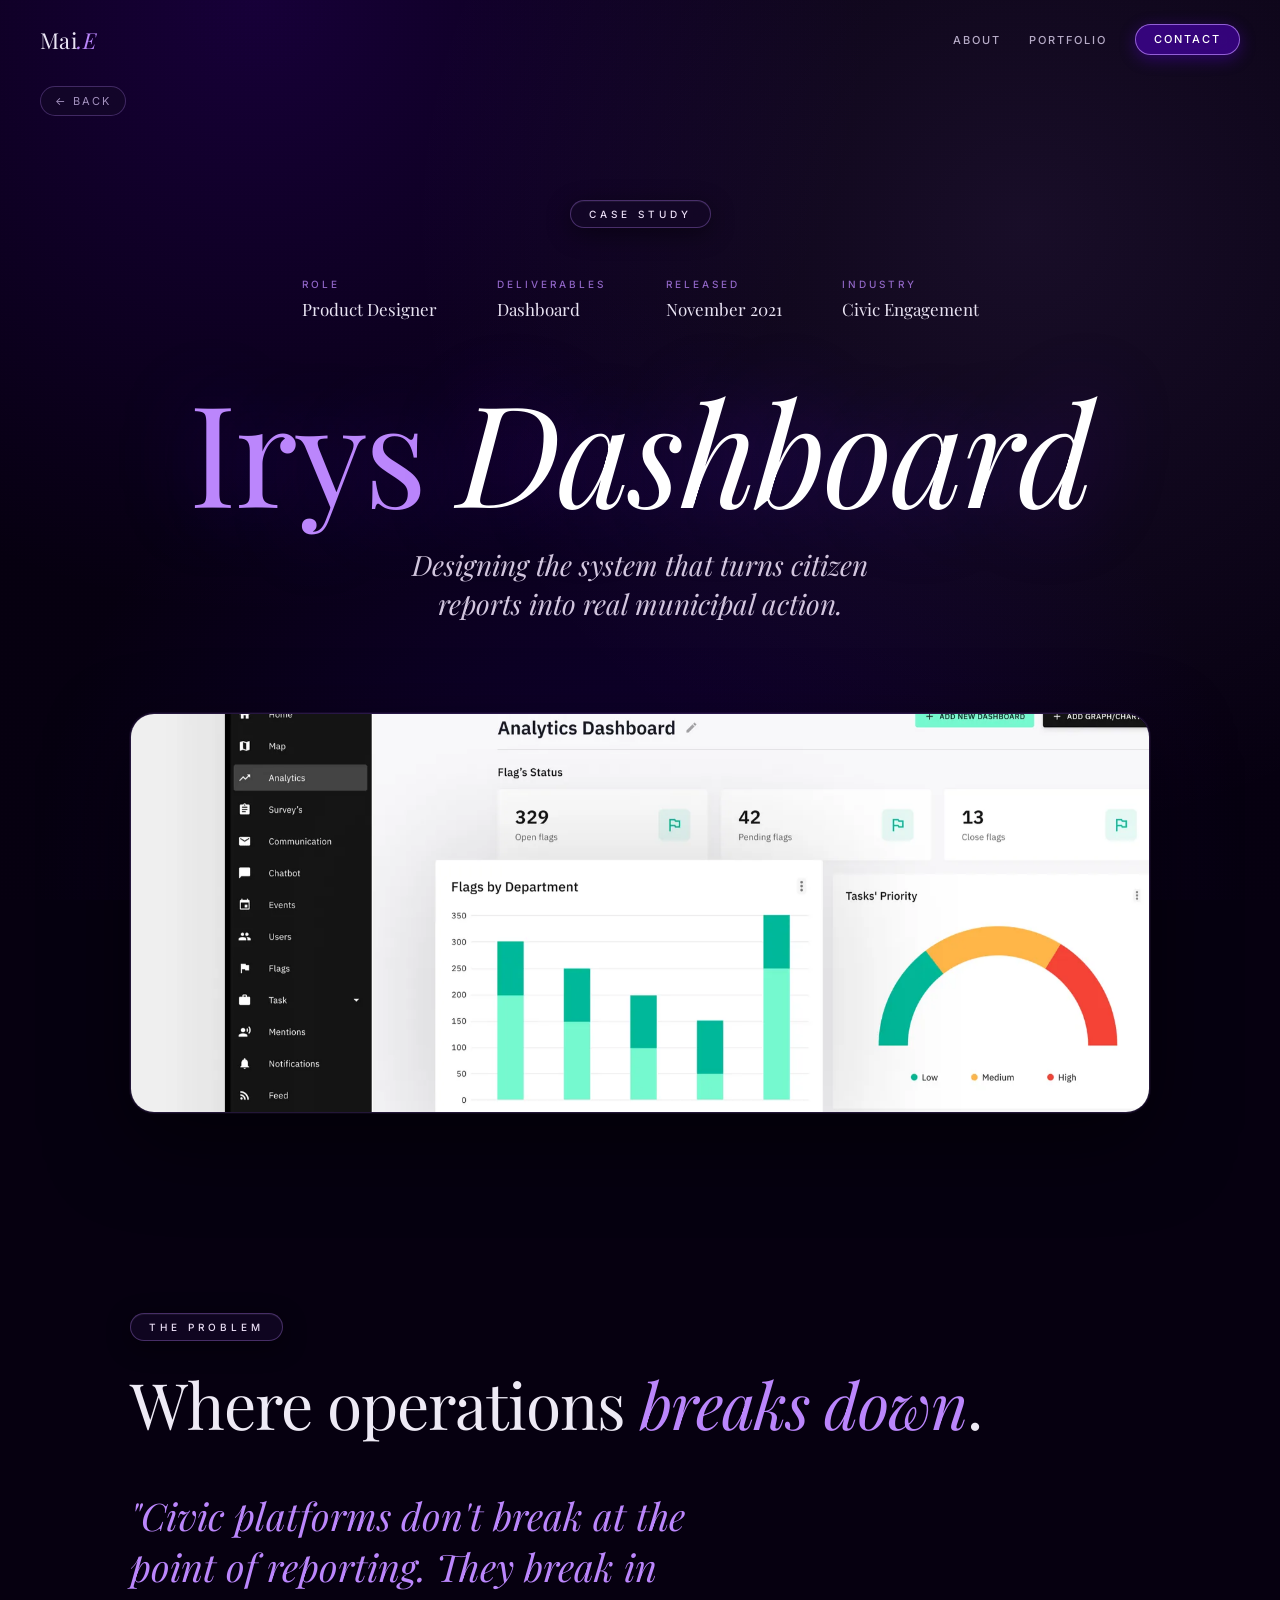
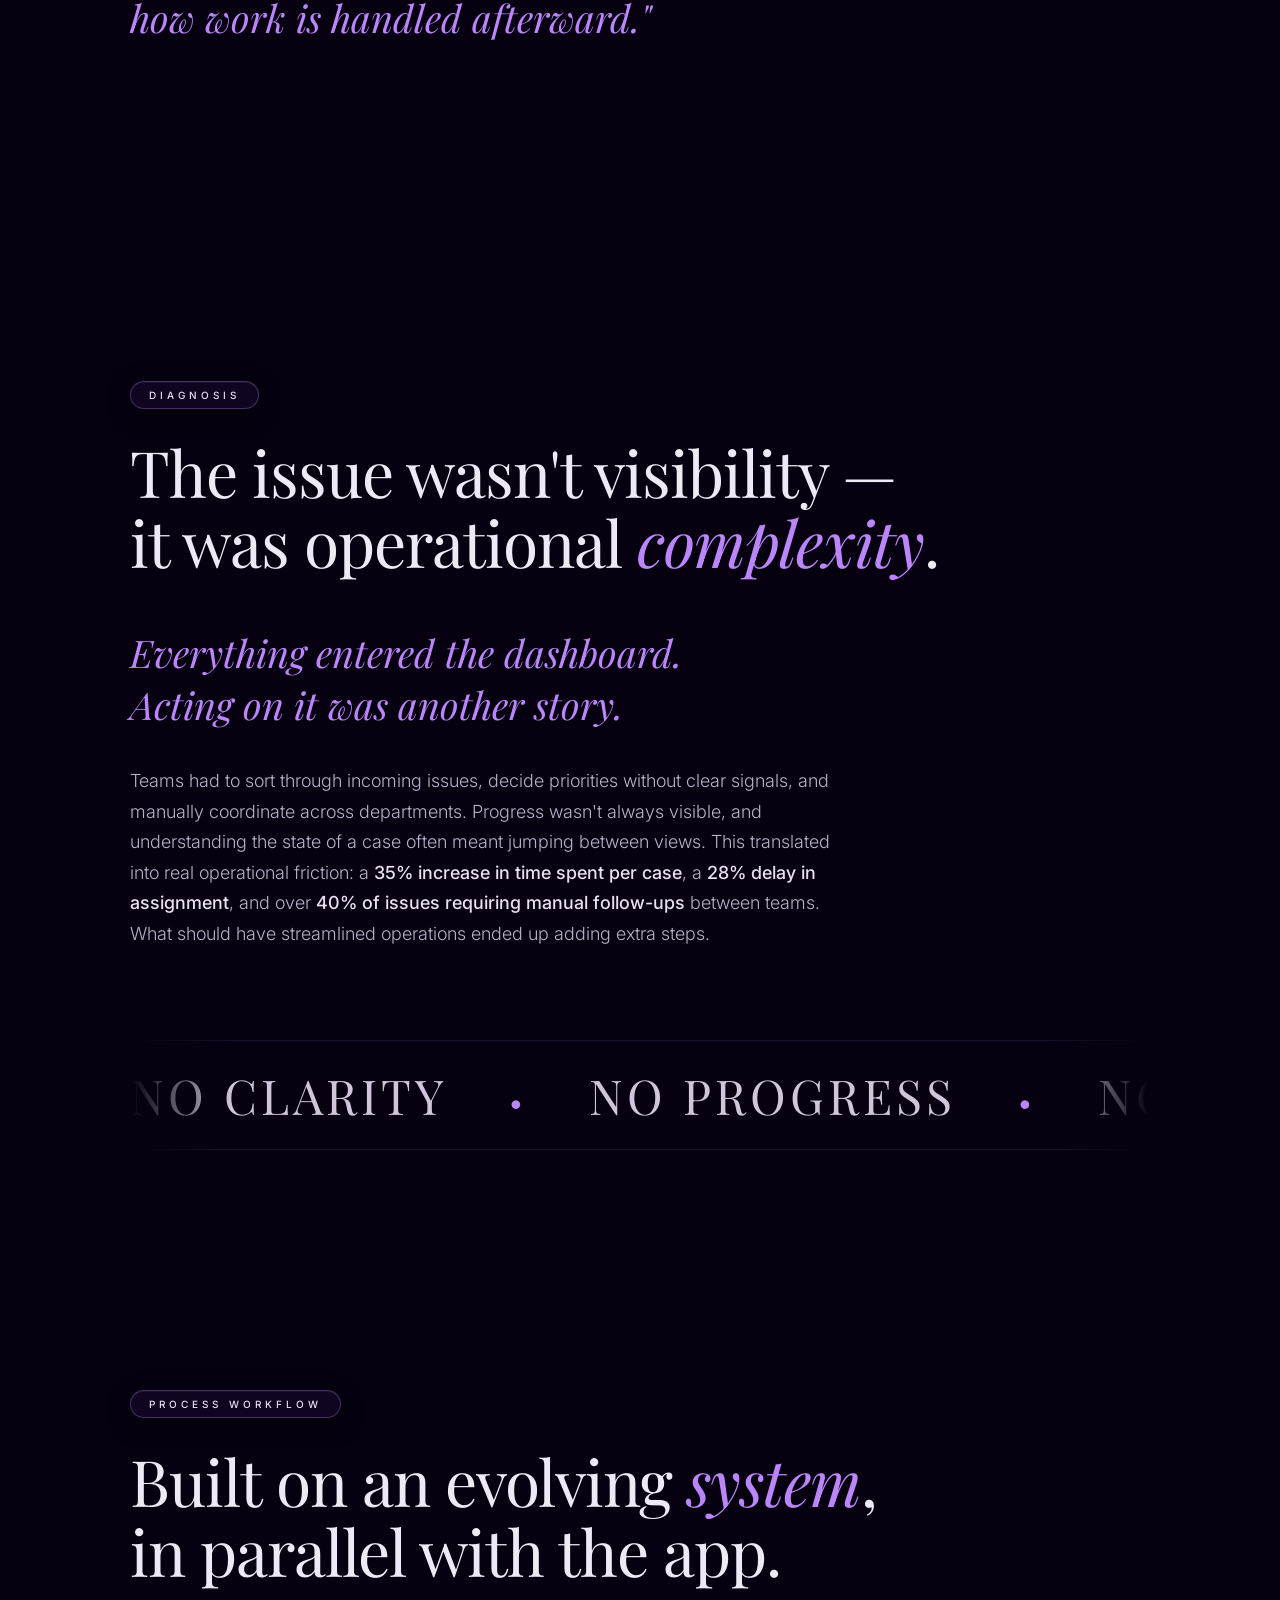
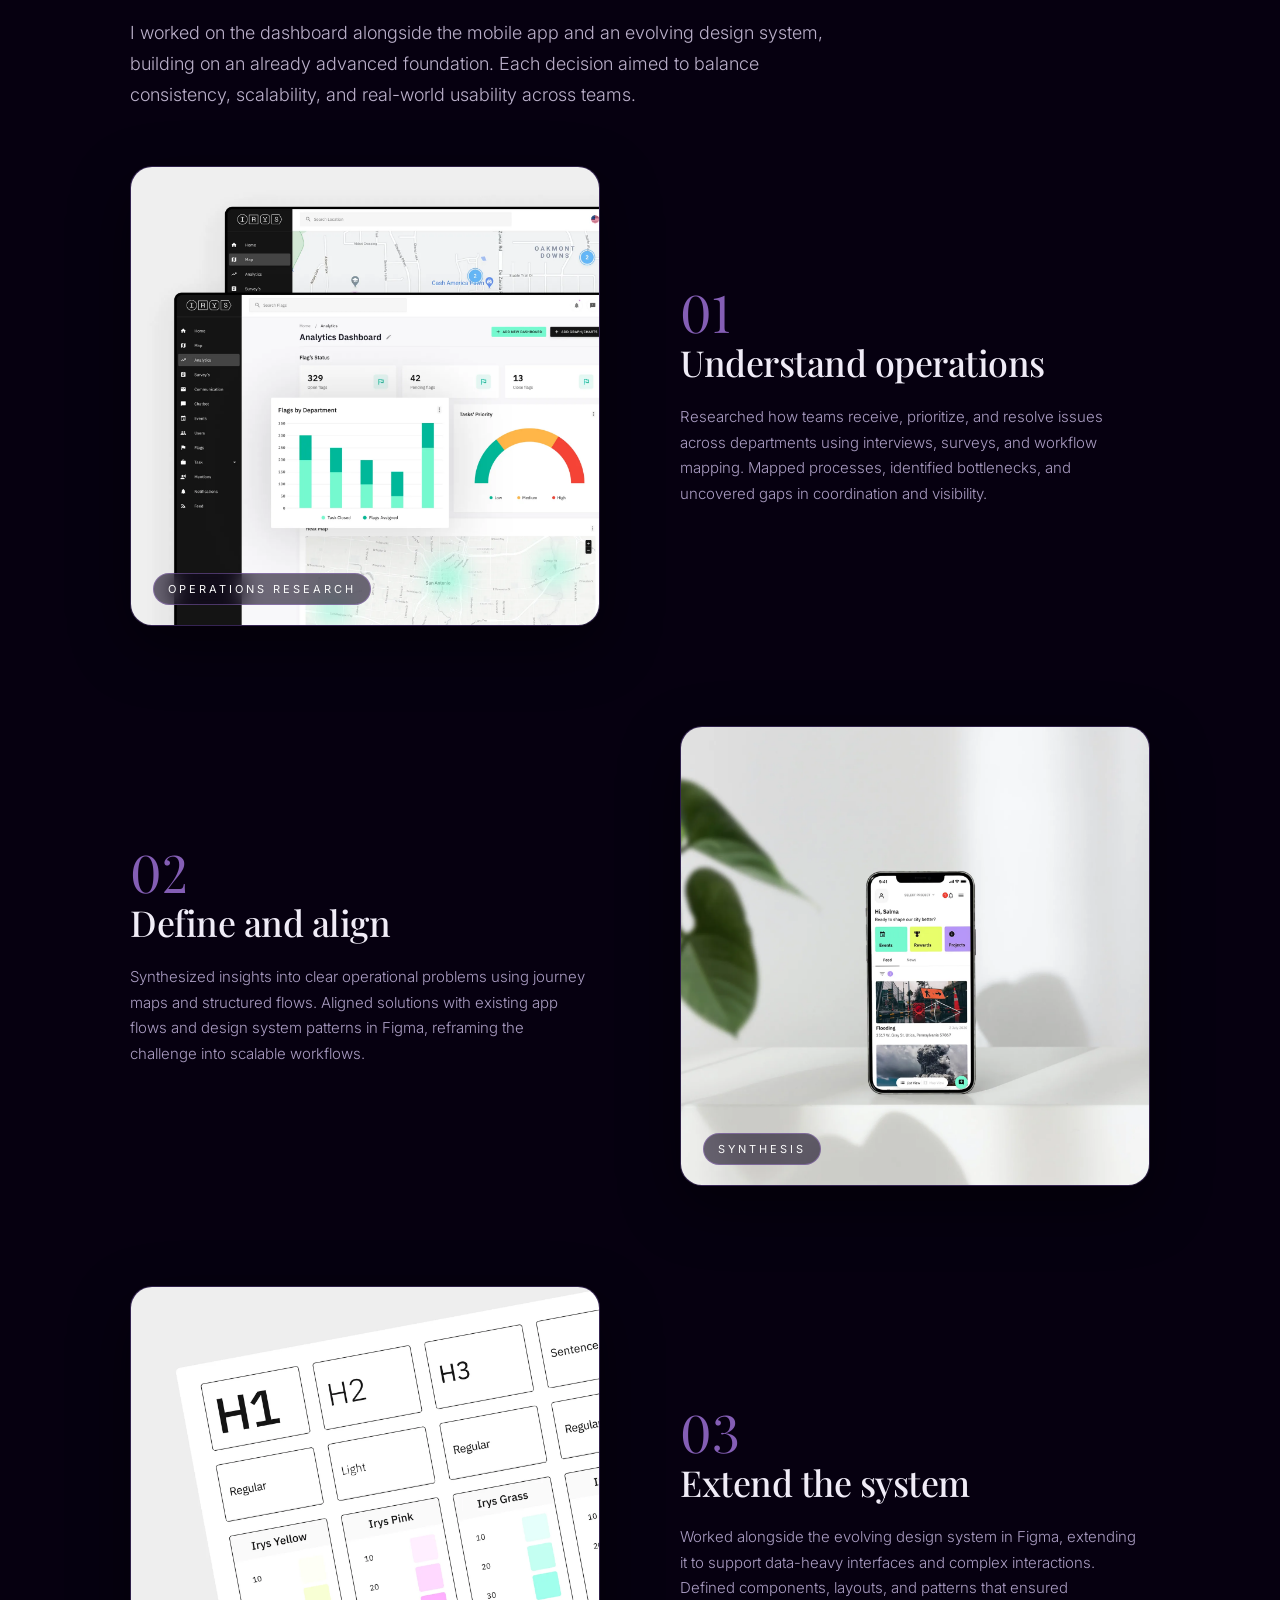
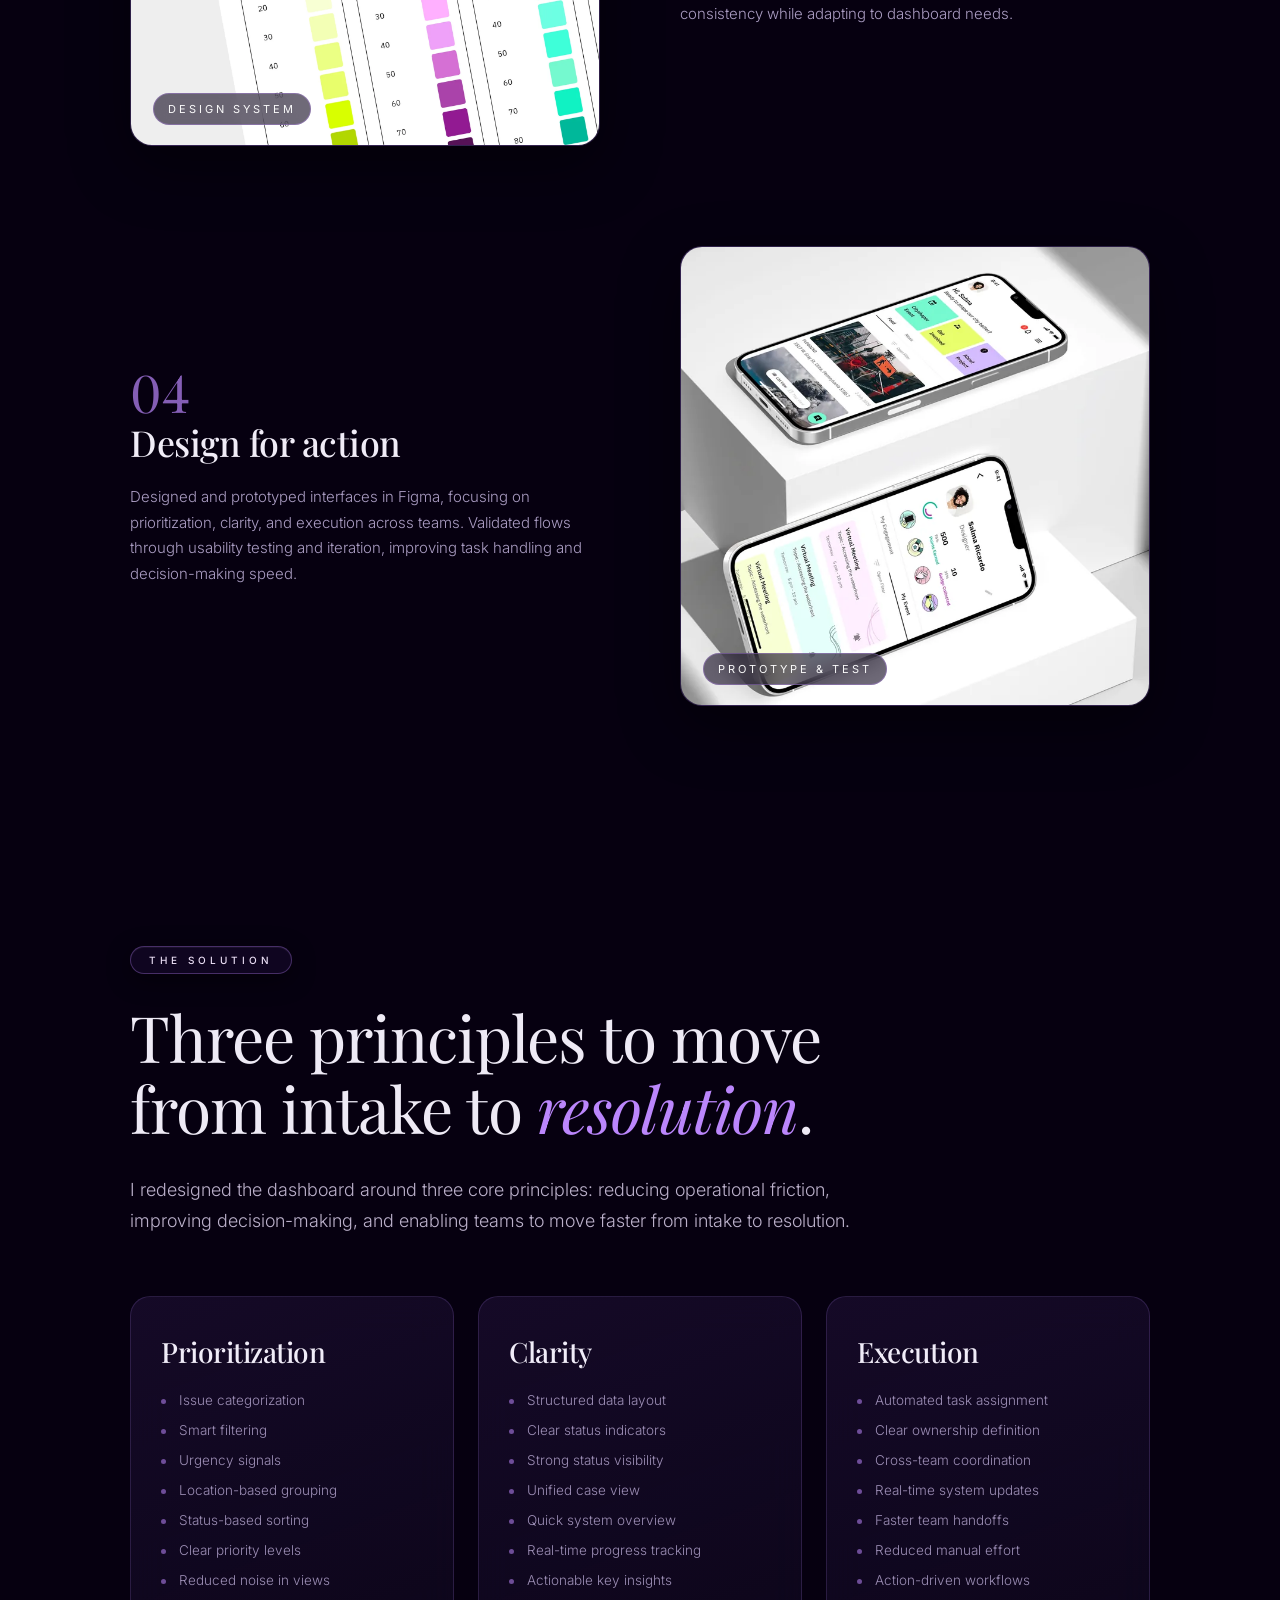
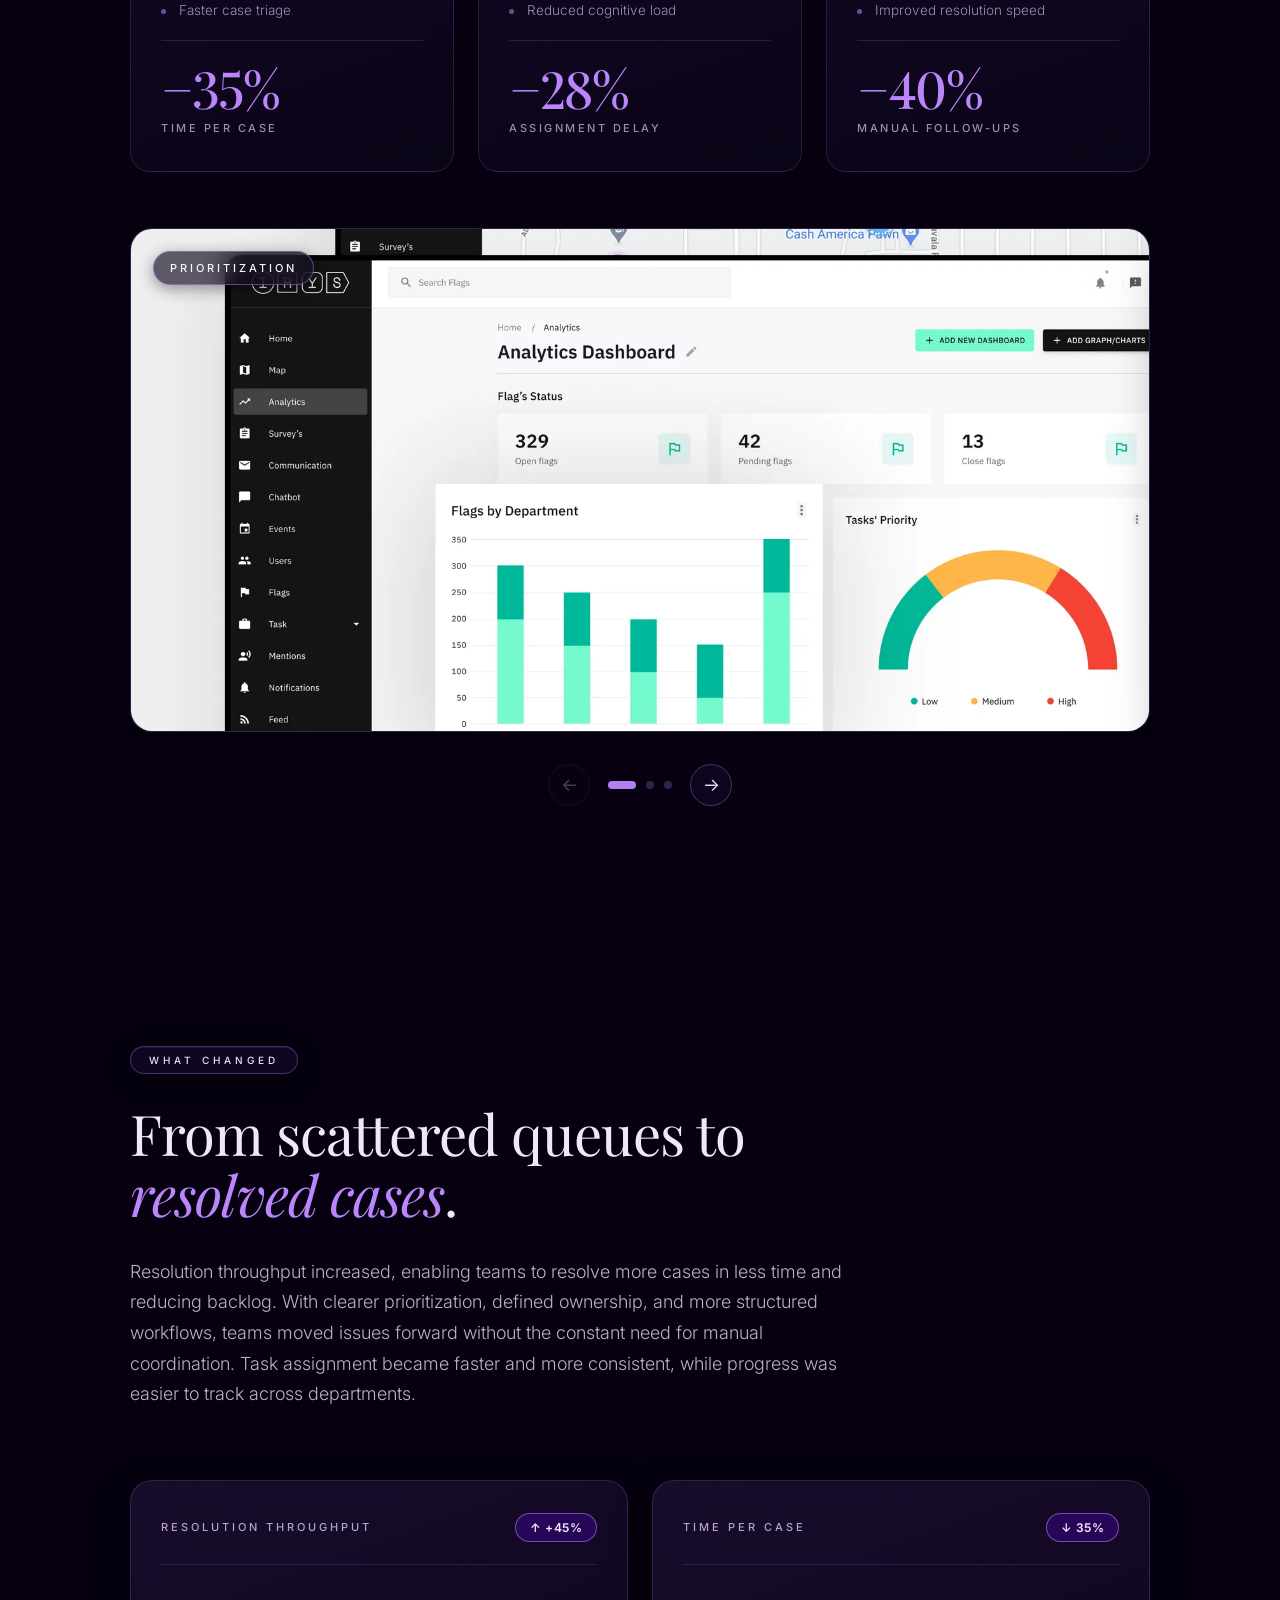
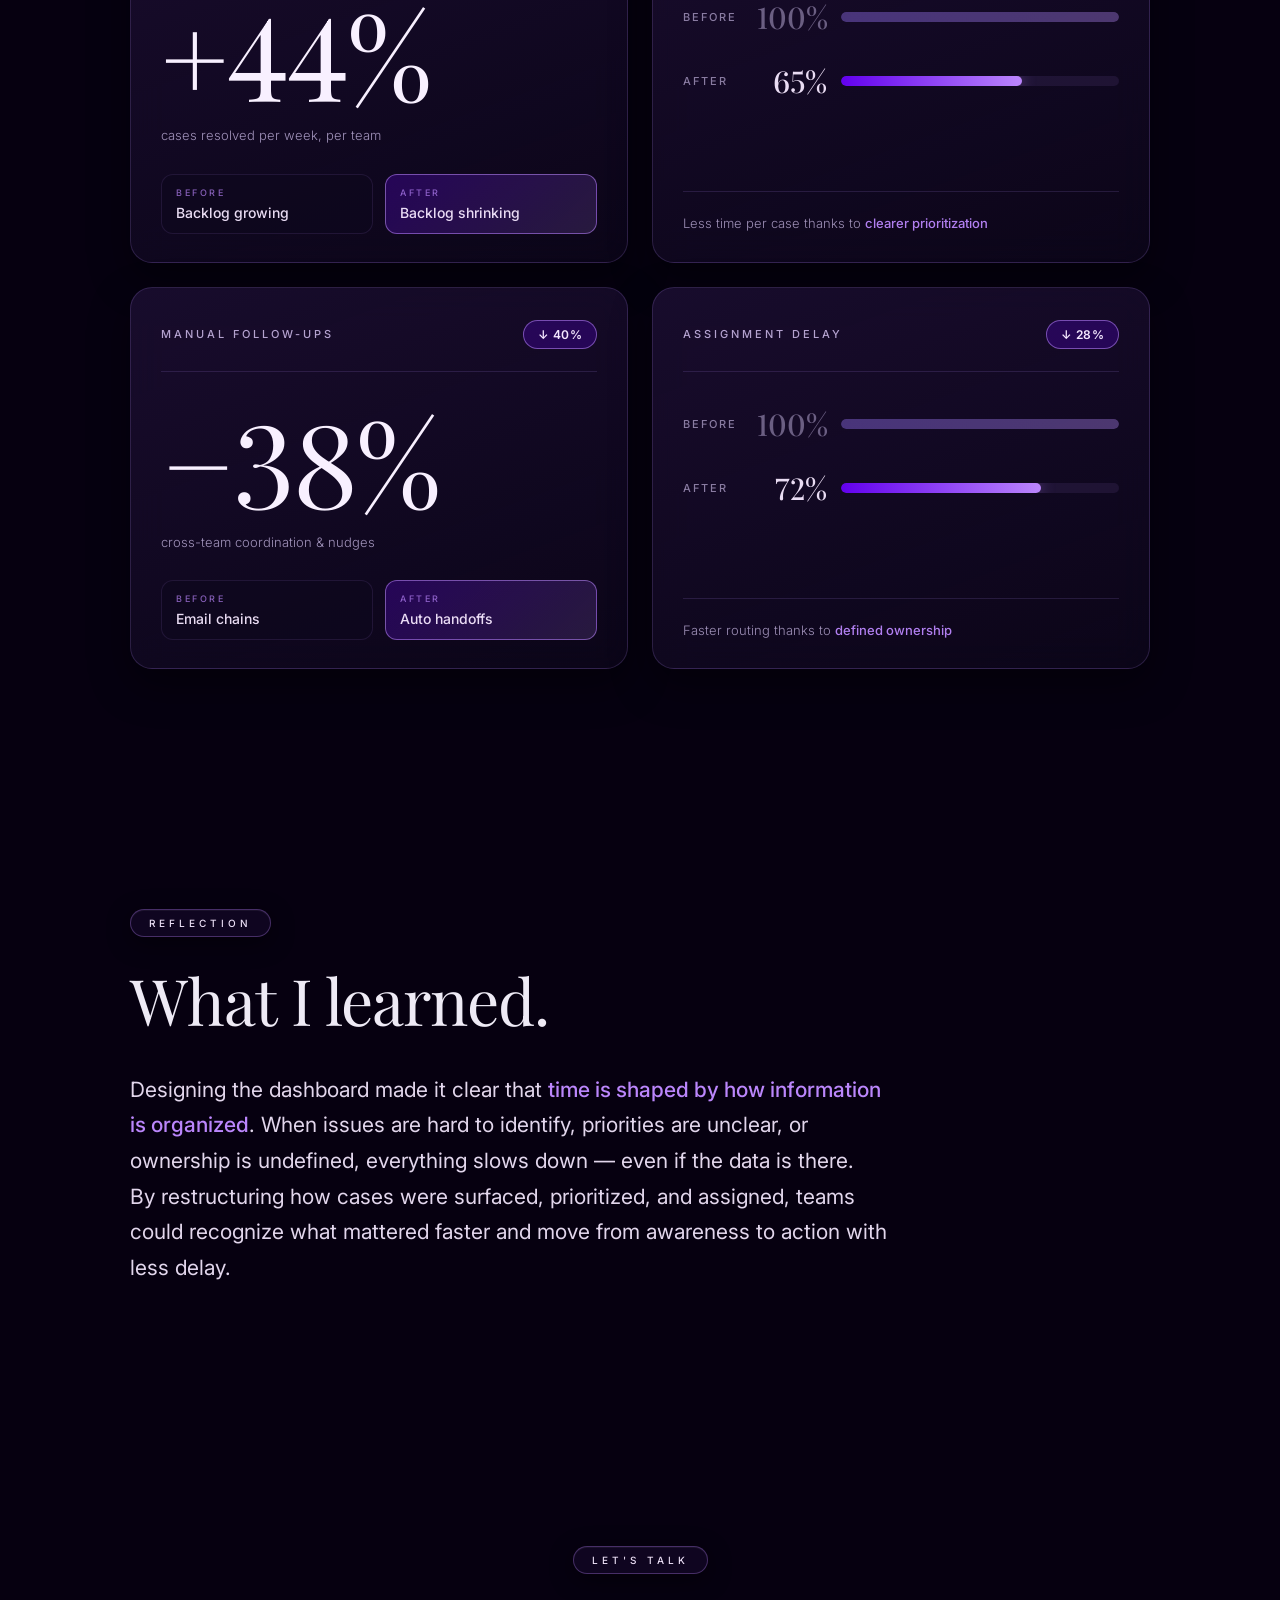
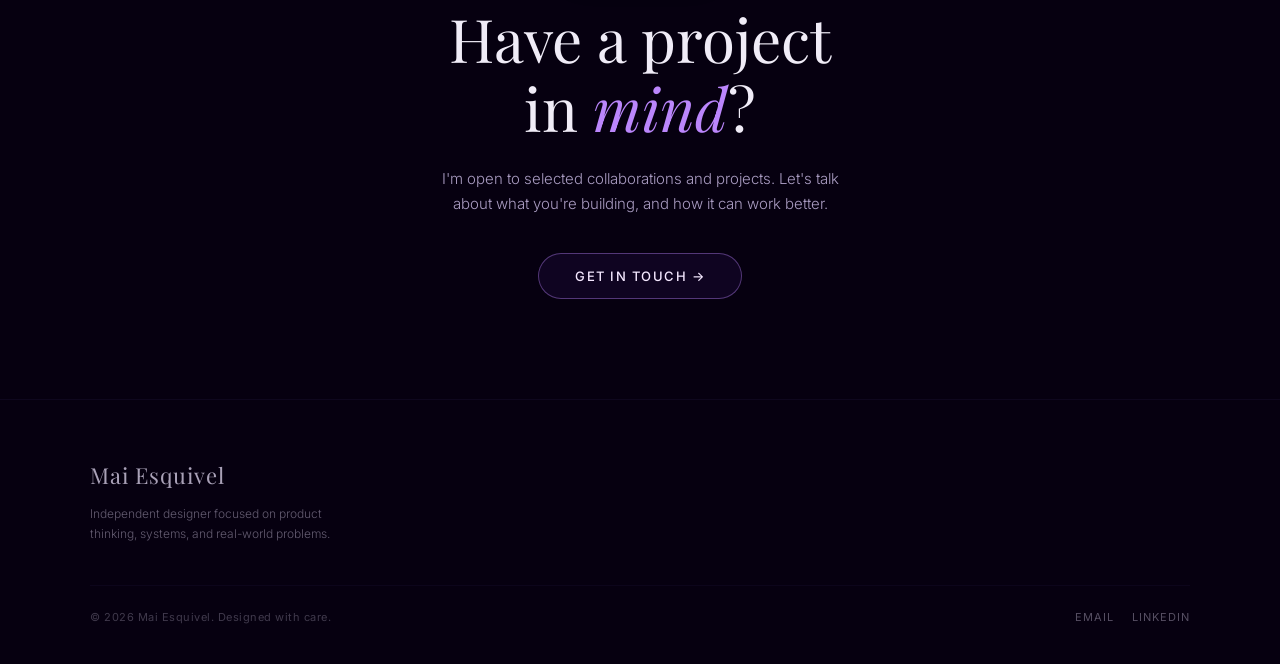
==== case-irys-dashboard.html @ 702ad6ff "Footer consistency + IRYS year fix to 2021" ====
<!DOCTYPE html>
<html lang="en">
<head>
	<meta charset="utf-8" />
	<meta name="viewport" content="width=device-width, initial-scale=1, viewport-fit=cover" />
	<title>Irys Dashboard — Case Study · Mai Esquivel</title>
	<meta name="description" content="Designing the system that turns citizen reports into real municipal action — a product design case study by Mai Esquivel." />
	<link rel="preconnect" href="https://fonts.googleapis.com" />
	<link rel="preconnect" href="https://fonts.gstatic.com" crossorigin />
	<style>
		@import url('https://fonts.googleapis.com/css2?family=Inter:wght@300;400;500;600&family=Playfair+Display:ital,wght@0,400;0,500;0,600;1,400;1,500&display=swap');

		*, *::before, *::after { margin: 0; padding: 0; box-sizing: border-box; }

		/* ── Accessibility: keyboard focus states ── */
		*:focus { outline: none; }
		*:focus-visible {
			outline: 2px solid #BB86FC;
			outline-offset: 3px;
			border-radius: 4px;
		}
		a:focus-visible,
		button:focus-visible {
			outline: 2px solid #BB86FC;
			outline-offset: 3px;
			box-shadow: 0 0 0 4px rgba(187, 134, 252, 0.18);
		}
		.cta-btn:focus-visible,
		.back-btn:focus-visible,
		.carousel-arrow:focus-visible,
		.carousel-dot:focus-visible {
			outline: 2px solid #BB86FC;
			outline-offset: 4px;
			box-shadow: 0 0 0 6px rgba(187, 134, 252, 0.22);
		}
		/* Skip-to-content link */
		.skip-link {
			position: absolute;
			left: -9999px;
			top: 0;
			background: #1a0040;
			color: #f5f0ff;
			padding: 12px 18px;
			border-radius: 8px;
			border: 1px solid rgba(187, 134, 252, 0.5);
			z-index: 1000;
			font-size: 14px;
			text-decoration: none;
		}
		.skip-link:focus { left: 16px; top: 16px; }

		html, body {
			width: 100%;
			min-height: 100%;
			background: #060010;
			overflow-x: hidden;
			font-family: 'Inter', system-ui, sans-serif;
			color: #e8e4f5;
			-webkit-font-smoothing: antialiased;
			-moz-osx-font-smoothing: grayscale;
			text-rendering: optimizeLegibility;
		}

		/* ── Atmospheric violet background (CSS only) ── */
		body::before {
			content: '';
			position: fixed;
			inset: 0;
			z-index: 0;
			background:
				radial-gradient(circle at 20% 0%, rgba(98, 0, 238, 0.18) 0%, transparent 45%),
				radial-gradient(circle at 80% 25%, rgba(187, 134, 252, 0.10) 0%, transparent 50%),
				radial-gradient(circle at 50% 100%, rgba(55, 0, 179, 0.22) 0%, transparent 55%),
				#060010;
			pointer-events: none;
		}

		body::after {
			content: '';
			position: fixed;
			inset: 0;
			z-index: 0;
			background-image:
				radial-gradient(rgba(187, 134, 252, 0.025) 1px, transparent 1px);
			background-size: 4px 4px;
			pointer-events: none;
			mix-blend-mode: overlay;
		}

		main, header, footer { position: relative; z-index: 1; }

		a { color: inherit; text-decoration: none; }

		/* ── Floating Nav ── */
		.nav-float {
			position: fixed;
			top: 24px;
			left: 0;
			right: 0;
			display: flex;
			justify-content: space-between;
			align-items: center;
			padding: 0 40px;
			z-index: 50;
			pointer-events: none;
		}

		.nav-logo {
			font-family: 'Playfair Display', serif;
			font-size: 22px;
			color: rgba(245, 240, 255, 0.95);
			letter-spacing: 0.4px;
			pointer-events: auto;
			line-height: 1;
		}

		.nav-logo-accent {
			color: rgba(187, 134, 252, 1);
			font-style: italic;
		}

		.nav-links {
			display: flex;
			align-items: center;
			gap: 28px;
			pointer-events: auto;
		}

		.nav-links a {
			font-size: 11px;
			letter-spacing: 2px;
			text-transform: uppercase;
			color: rgba(238, 226, 255, 0.75);
			transition: color 0.3s;
			font-weight: 500;
		}

		.nav-links a:hover { color: rgba(245, 232, 255, 1); }

		/* Contact button */
		.nav-links a.nav-contact-btn {
			padding: 9px 18px;
			background: rgba(98, 0, 238, 0.45);
			border: 1px solid rgba(187, 134, 252, 0.7);
			border-radius: 999px;
			color: rgba(255, 255, 255, 1) !important;
			-webkit-backdrop-filter: blur(12px);
			backdrop-filter: blur(12px);
			box-shadow: 0 4px 16px rgba(98, 0, 238, 0.35);
			transition: all 0.3s ease;
			line-height: 1;
		}
		.nav-links a.nav-contact-btn:hover {
			background: rgba(98, 0, 238, 0.7);
			border-color: rgba(187, 134, 252, 0.95);
			transform: translateY(-1px);
		}

		.nav-back {
			position: fixed;
			top: 86px;
			left: 40px;
			z-index: 50;
			font-size: 11px;
			letter-spacing: 2px;
			text-transform: uppercase;
			color: rgba(225, 205, 255, 0.7);
			padding: 7px 14px;
			background: rgba(20, 8, 40, 0.65);
			border: 1px solid rgba(187, 134, 252, 0.28);
			border-radius: 999px;
			-webkit-backdrop-filter: blur(12px);
			backdrop-filter: blur(12px);
			transition: all 0.3s;
			display: inline-flex;
			align-items: center;
			gap: 7px;
		}

		.nav-back:hover {
			color: rgba(245, 232, 255, 1);
			border-color: rgba(187, 134, 252, 0.55);
			transform: translateX(-3px);
		}

		.nav-hamburger {
			display: none;
			pointer-events: auto;
			width: 36px;
			height: 36px;
			background: rgba(20, 10, 35, 0.4);
			backdrop-filter: blur(12px);
			border: 1px solid rgba(120, 90, 200, 0.15);
			border-radius: 8px;
			cursor: pointer;
			position: relative;
			flex-shrink: 0;
		}
		.nav-hamburger span {
			position: absolute;
			left: 50%;
			transform: translateX(-50%);
			width: 16px;
			height: 1.5px;
			background: rgba(245, 235, 255, 0.7);
			border-radius: 1px;
		}
		.nav-hamburger span:nth-child(1) { top: 12px; }
		.nav-hamburger span:nth-child(2) { top: 17px; }
		.nav-hamburger span:nth-child(3) { top: 22px; }

		@media (max-width: 768px) {
			.nav-links { display: none; }
			.nav-hamburger { display: block; }
			.nav-float { padding: 0 24px; }
			.nav-back { left: 24px; top: 80px; }
		}

		/* ── Layout ── */
		.case-wrap {
			max-width: 1100px;
			margin: 0 auto;
			padding: 0 40px;
		}

		@media (max-width: 600px) {
			.case-wrap { padding: 0 20px; }
		}

		.section {
			padding: 120px 0;
			position: relative;
		}

		@media (max-width: 768px) {
			.section { padding: 80px 0; }
		}

		/* ── Section eyebrow pills ── */
		.eyebrow {
			display: inline-block;
			padding: 8px 18px;
			background: rgba(20, 8, 40, 0.72);
			-webkit-backdrop-filter: blur(14px);
			backdrop-filter: blur(14px);
			border: 1px solid rgba(187, 134, 252, 0.32);
			border-radius: 999px;
			color: rgba(245, 232, 255, 0.96);
			font-size: 10px;
			letter-spacing: 4px;
			text-transform: uppercase;
			font-weight: 500;
			line-height: 1;
			box-shadow: 0 6px 24px rgba(0, 0, 0, 0.45), inset 0 1px 0 rgba(255, 255, 255, 0.05);
		}

		/* ── Hero ── */
		.hero {
			padding-top: 200px;
			padding-bottom: 80px;
			text-align: center;
		}

		.hero-meta {
			display: flex;
			justify-content: center;
			flex-wrap: wrap;
			gap: 36px 60px;
			margin: 50px 0 60px;
			opacity: 0;
			transform: translateY(20px);
		}

		.hero-meta-item {
			display: flex;
			flex-direction: column;
			gap: 8px;
			text-align: left;
		}

		.hero-meta-item .label {
			font-size: 10px;
			letter-spacing: 3px;
			text-transform: uppercase;
			color: rgba(187, 134, 252, 0.75);
			font-weight: 500;
		}

		.hero-meta-item .value {
			font-family: 'Playfair Display', serif;
			font-size: 17px;
			color: rgba(245, 240, 255, 0.95);
			font-weight: 400;
		}

		.hero h1 {
			font-family: 'Playfair Display', serif;
			font-size: clamp(64px, 11vw, 160px);
			font-weight: 400;
			line-height: 1;
			letter-spacing: -2px;
			color: #BB86FC;
			margin: 30px 0 24px;
			opacity: 0;
			transform: translateY(40px);
			text-shadow: 0 0 80px rgba(98, 0, 238, 0.35);
		}

		.hero h1 em {
			font-style: italic;
			color: #FFFFFF;
		}

		.hero-tagline {
			font-family: 'Playfair Display', serif;
			font-size: clamp(20px, 2.5vw, 28px);
			font-weight: 400;
			font-style: italic;
			line-height: 1.4;
			max-width: 720px;
			margin: 0 auto;
			color: rgba(245, 232, 255, 0.85);
			opacity: 0;
			transform: translateY(30px);
			text-wrap: balance;
		}

		.hero-image-wrap {
			margin: 90px auto 0;
			max-width: 1100px;
			height: 400px;
			opacity: 0;
			transform: translateY(40px);
			border-radius: 24px;
			overflow: hidden;
			border: 1px solid rgba(170, 130, 235, 0.18);
			box-shadow: 0 30px 80px rgba(0, 0, 0, 0.5), 0 0 0 1px rgba(187, 134, 252, 0.08);
			position: relative;
		}

		.hero-image-wrap img {
			width: 100%;
			height: 130%;
			object-fit: cover;
			object-position: center;
			display: block;
			position: absolute;
			top: -15%;
			left: 0;
			will-change: transform;
		}

		@media (max-width: 768px) {
			.hero-image-wrap { height: 280px; margin-top: 60px; border-radius: 18px; }
		}

		/* ── Story section (problem) ── */
		.story h2 {
			font-family: 'Playfair Display', serif;
			font-size: clamp(36px, 5.5vw, 64px);
			font-weight: 400;
			line-height: 1.1;
			letter-spacing: -1px;
			max-width: 880px;
			margin: 28px 0 0;
			color: rgba(248, 244, 255, 0.96);
			opacity: 0;
			transform: translateY(30px);
			text-wrap: balance;
		}

		.story h2 em {
			font-style: italic;
			color: #BB86FC;
		}

		.story-pull {
			font-family: 'Playfair Display', serif;
			font-size: clamp(24px, 3.2vw, 38px);
			font-weight: 400;
			font-style: italic;
			line-height: 1.35;
			max-width: 820px;
			color: #BB86FC;
			margin: 50px 0 36px;
			opacity: 0;
			transform: translateY(30px);
			text-wrap: balance;
		}

		.story-body {
			font-family: 'Inter', sans-serif;
			font-size: clamp(15px, 1.45vw, 18px);
			line-height: 1.7;
			max-width: 720px;
			color: rgba(238, 226, 255, 0.78);
			font-weight: 300;
			opacity: 0;
			transform: translateY(30px);
			margin-top: 32px;
		}

		.story-body strong {
			color: rgba(245, 232, 255, 0.96);
			font-weight: 500;
		}

		/* ── Marquee NO FEEDBACK · NO TRUST · NO RETURN ── */
		.marquee {
			margin: 90px 0 0;
			overflow: hidden;
			padding: 22px 0;
			border-top: 1px solid rgba(170, 130, 235, 0.14);
			border-bottom: 1px solid rgba(170, 130, 235, 0.14);
			-webkit-mask-image: linear-gradient(to right, transparent, black 10%, black 90%, transparent);
			mask-image: linear-gradient(to right, transparent, black 10%, black 90%, transparent);
		}

		.marquee-track {
			display: flex;
			gap: 60px;
			width: max-content;
			animation: marqueeScroll 28s linear infinite;
		}

		.marquee-item {
			font-family: 'Playfair Display', serif;
			font-size: clamp(28px, 4vw, 48px);
			font-weight: 400;
			letter-spacing: 4px;
			text-transform: uppercase;
			color: rgba(245, 232, 255, 0.85);
			white-space: nowrap;
			display: flex;
			align-items: center;
			gap: 60px;
		}

		.marquee-item::after {
			content: '·';
			color: rgba(187, 134, 252, 1);
			font-size: 1.4em;
			line-height: 0;
		}

		@keyframes marqueeScroll {
			0% { transform: translateX(0); }
			100% { transform: translateX(-50%); }
		}

		/* ── Solution: 3 principle cards ── */
		.solution-intro {
			margin-bottom: 60px;
		}

		.principle-grid {
			display: grid;
			grid-template-columns: repeat(3, 1fr);
			gap: 24px;
		}

		@media (max-width: 900px) {
			.principle-grid { grid-template-columns: 1fr; max-width: 460px; margin: 0 auto; }
		}

		.principle-card {
			padding: 36px 30px;
			border-radius: 20px;
			background: linear-gradient(160deg, rgba(25, 12, 45, 0.8), rgba(15, 8, 30, 0.55));
			border: 1px solid rgba(170, 130, 235, 0.18);
			backdrop-filter: blur(18px);
			display: flex;
			flex-direction: column;
			gap: 20px;
			opacity: 0;
			transform: translateY(40px);
			transition: border-color 0.5s ease, transform 0.5s ease;
		}

		/* ── Solution carousel ── */
		.solution-carousel {
			margin-top: 56px;
			opacity: 0;
			transform: translateY(30px);
		}

		.solution-carousel-track {
			display: flex;
			gap: 24px;
			overflow-x: auto;
			scroll-snap-type: x mandatory;
			scroll-behavior: smooth;
			scrollbar-width: none;
			padding: 0 0 4px;
			-webkit-overflow-scrolling: touch;
		}

		.solution-carousel-track::-webkit-scrollbar { display: none; }

		.solution-slide {
			flex: 0 0 100%;
			scroll-snap-align: center;
			position: relative;
			height: clamp(320px, 56vh, 560px);
			border-radius: 22px;
			overflow: hidden;
			border: 1px solid rgba(170, 130, 235, 0.2);
			background: linear-gradient(160deg, rgba(28, 14, 50, 0.9), rgba(15, 8, 30, 0.7));
			box-shadow: 0 20px 60px rgba(0, 0, 0, 0.45);
		}

		.solution-slide img {
			width: 100%;
			height: 100%;
			object-fit: cover;
			object-position: center;
			display: block;
		}

		.solution-slide-pill {
			position: absolute;
			top: 22px;
			left: 22px;
			z-index: 2;
			font-family: 'Inter', sans-serif;
			font-size: 11px;
			letter-spacing: 3px;
			text-transform: uppercase;
			color: rgba(255, 255, 255, 0.96);
			padding: 9px 16px;
			background: rgba(15, 8, 30, 0.65);
			-webkit-backdrop-filter: blur(12px);
			backdrop-filter: blur(12px);
			border-radius: 999px;
			border: 1px solid rgba(187, 134, 252, 0.45);
			font-weight: 500;
			box-shadow: 0 4px 16px rgba(0, 0, 0, 0.4);
		}

		.solution-carousel-controls {
			margin-top: 28px;
			display: flex;
			justify-content: center;
			align-items: center;
			gap: 18px;
		}

		.solution-carousel-arrow {
			width: 42px;
			height: 42px;
			border-radius: 50%;
			background: rgba(20, 8, 40, 0.65);
			border: 1px solid rgba(187, 134, 252, 0.32);
			color: rgba(245, 232, 255, 0.95);
			cursor: pointer;
			transition: all 0.3s ease;
			display: flex;
			align-items: center;
			justify-content: center;
			font-size: 18px;
			font-family: 'Inter', sans-serif;
			padding: 0;
			-webkit-backdrop-filter: blur(12px);
			backdrop-filter: blur(12px);
		}

		.solution-carousel-arrow:hover:not(:disabled) {
			background: rgba(98, 0, 238, 0.45);
			border-color: rgba(187, 134, 252, 0.7);
		}

		.solution-carousel-arrow:disabled {
			opacity: 0.3;
			cursor: not-allowed;
		}

		.solution-carousel-dots {
			display: flex;
			gap: 10px;
			align-items: center;
		}

		.solution-carousel-dot {
			width: 8px;
			height: 8px;
			border-radius: 50%;
			background: rgba(187, 134, 252, 0.25);
			transition: all 0.4s ease;
			cursor: pointer;
			border: none;
			padding: 0;
		}

		.solution-carousel-dot.active {
			background: rgba(187, 134, 252, 0.95);
			width: 28px;
			border-radius: 4px;
		}

		.solution-carousel-dot:hover:not(.active) {
			background: rgba(187, 134, 252, 0.5);
		}

		.principle-card:hover {
			border-color: rgba(187, 134, 252, 0.5);
			transform: translateY(-4px) !important;
		}

		.principle-card h3 {
			font-family: 'Playfair Display', serif;
			font-size: 28px;
			font-weight: 500;
			color: rgba(248, 244, 255, 0.97);
			letter-spacing: -0.5px;
		}

		.principle-list {
			list-style: none;
			display: flex;
			flex-direction: column;
			gap: 9px;
			padding: 0;
			margin: 0;
			flex: 1;
		}

		.principle-list li {
			font-size: 13.5px;
			line-height: 1.55;
			color: rgba(216, 200, 245, 0.7);
			font-weight: 300;
			padding-left: 18px;
			position: relative;
		}

		.principle-list li::before {
			content: '';
			position: absolute;
			left: 0;
			top: 9px;
			width: 5px;
			height: 5px;
			border-radius: 50%;
			background: rgba(187, 134, 252, 0.55);
		}

		.principle-metric {
			padding-top: 22px;
			border-top: 1px solid rgba(170, 130, 235, 0.18);
			display: flex;
			flex-direction: column;
			gap: 6px;
		}

		.principle-metric .metric-num {
			font-family: 'Playfair Display', serif;
			font-size: clamp(40px, 4vw, 52px);
			font-weight: 500;
			color: #BB86FC;
			line-height: 1;
			letter-spacing: -1.5px;
			font-variant-numeric: lining-nums tabular-nums;
			font-feature-settings: "lnum", "tnum";
		}

		.principle-metric .metric-label {
			font-family: 'Inter', sans-serif;
			font-size: 11px;
			letter-spacing: 2.5px;
			text-transform: uppercase;
			color: rgba(216, 200, 245, 0.7);
			font-weight: 500;
		}

		/* ── Process workflow (paired rows: image + text alternating) ── */
		.process-flow {
			margin-top: 56px;
			display: flex;
			flex-direction: column;
			gap: 100px;
		}

		.process-row {
			display: grid;
			grid-template-columns: 1fr 1fr;
			gap: 80px;
			align-items: center;
		}

		.process-row.reverse .process-row-image {
			grid-column: 2;
			grid-row: 1;
		}
		.process-row.reverse .process-row-text {
			grid-column: 1;
			grid-row: 1;
		}

		.process-row-image {
			position: relative;
			height: 460px;
			border-radius: 22px;
			overflow: hidden;
			border: 1px solid rgba(170, 130, 235, 0.2);
			background: linear-gradient(160deg, rgba(28, 14, 50, 0.9), rgba(15, 8, 30, 0.7));
			box-shadow: 0 20px 60px rgba(0, 0, 0, 0.45);
			opacity: 0;
			transform: translateY(40px);
		}

		.process-row-image img {
			width: 100%;
			height: 100%;
			object-fit: cover;
			object-position: center;
			display: block;
			transition: transform 1.4s cubic-bezier(0.16, 1, 0.3, 1);
		}

		.process-row-image:hover img {
			transform: scale(1.03);
		}

		.process-image-label {
			position: absolute;
			bottom: 20px;
			left: 22px;
			z-index: 2;
			font-family: 'Inter', sans-serif;
			font-size: 11px;
			letter-spacing: 3px;
			text-transform: uppercase;
			color: rgba(255, 255, 255, 0.96);
			padding: 8px 14px;
			background: rgba(15, 8, 30, 0.6);
			-webkit-backdrop-filter: blur(10px);
			backdrop-filter: blur(10px);
			border-radius: 999px;
			border: 1px solid rgba(187, 134, 252, 0.35);
			pointer-events: none;
		}

		.process-row-text {
			opacity: 0;
			transform: translateY(20px);
		}

		.process-row-text .num {
			font-family: 'Playfair Display', serif;
			font-size: 52px;
			font-weight: 400;
			color: rgba(187, 134, 252, 0.7);
			line-height: 1;
			margin-bottom: 18px;
			font-variant-numeric: lining-nums tabular-nums;
			font-feature-settings: "lnum", "tnum";
		}

		.process-row-text h3 {
			font-family: 'Playfair Display', serif;
			font-size: clamp(26px, 2.8vw, 36px);
			font-weight: 500;
			color: rgba(248, 244, 255, 0.97);
			margin-bottom: 18px;
			letter-spacing: -0.5px;
		}

		.process-row-text p {
			font-family: 'Inter', sans-serif;
			font-size: 15px;
			line-height: 1.7;
			color: rgba(216, 200, 245, 0.78);
			font-weight: 300;
			max-width: 460px;
		}

		@media (max-width: 900px) {
			.process-flow { gap: 70px; }
			.process-row,
			.process-row.reverse {
				grid-template-columns: 1fr;
				gap: 28px;
			}
			.process-row.reverse .process-row-image,
			.process-row.reverse .process-row-text {
				grid-column: 1;
				grid-row: auto;
			}
			.process-row-image { height: 280px; }
		}

		/* ── Outcomes / Stats ── */
		.outcomes h2 {
			font-family: 'Playfair Display', serif;
			font-size: clamp(36px, 5vw, 56px);
			font-weight: 400;
			line-height: 1.1;
			letter-spacing: -1px;
			max-width: 800px;
			margin: 28px 0 24px;
			color: rgba(248, 244, 255, 0.96);
			opacity: 0;
			transform: translateY(30px);
		}

		.outcomes h2 em {
			font-style: italic;
			color: #BB86FC;
		}

		/* ── Outcomes data-viz cards ── */
		.outcomes-grid {
			margin: 70px 0 0;
			display: grid;
			grid-template-columns: 1fr 1fr;
			gap: 24px;
		}

		@media (max-width: 800px) {
			.outcomes-grid { grid-template-columns: 1fr; }
		}

		.outcome-card {
			padding: 32px 30px 28px;
			border-radius: 22px;
			background: linear-gradient(160deg, rgba(28, 14, 50, 0.85), rgba(15, 8, 30, 0.6));
			border: 1px solid rgba(170, 130, 235, 0.2);
			-webkit-backdrop-filter: blur(18px);
			backdrop-filter: blur(18px);
			box-shadow: 0 16px 40px rgba(0, 0, 0, 0.4);
			opacity: 0;
			transform: translateY(40px);
			display: flex;
			flex-direction: column;
			min-height: 320px;
			transition: border-color 0.5s ease;
		}

		.outcome-card:hover {
			border-color: rgba(187, 134, 252, 0.45);
		}

		.outcome-header {
			display: flex;
			justify-content: space-between;
			align-items: center;
			padding-bottom: 22px;
			border-bottom: 1px solid rgba(170, 130, 235, 0.16);
			gap: 16px;
		}

		.outcome-title {
			font-family: 'Inter', sans-serif;
			font-size: 11px;
			letter-spacing: 3px;
			text-transform: uppercase;
			color: rgba(225, 205, 255, 0.78);
			font-weight: 500;
		}

		.outcome-pill {
			padding: 6px 14px;
			background: rgba(98, 0, 238, 0.25);
			border: 1px solid rgba(187, 134, 252, 0.55);
			border-radius: 999px;
			font-size: 12px;
			font-weight: 600;
			color: rgba(245, 232, 255, 1);
			letter-spacing: 0.5px;
			white-space: nowrap;
		}

		/* Hero-metric variant */
		.outcome-card.hero-metric .outcome-big-number {
			font-family: 'Playfair Display', serif;
			font-size: clamp(72px, 9vw, 120px);
			font-weight: 400;
			line-height: 1;
			color: rgba(248, 240, 255, 1);
			margin: 32px 0 14px;
			letter-spacing: -2px;
			font-variant-numeric: lining-nums tabular-nums;
			font-feature-settings: "lnum", "tnum";
		}

		.outcome-big-sub {
			font-family: 'Inter', sans-serif;
			font-size: 13px;
			color: rgba(216, 200, 245, 0.72);
			margin-bottom: 28px;
			line-height: 1.5;
			font-weight: 300;
		}

		.outcome-before-after {
			display: grid;
			grid-template-columns: 1fr 1fr;
			gap: 12px;
			margin-top: auto;
		}

		.outcome-ba-cell {
			padding: 12px 14px;
			border-radius: 12px;
			background: rgba(15, 8, 30, 0.7);
			border: 1px solid rgba(170, 130, 235, 0.12);
		}

		.outcome-ba-cell.after {
			background: linear-gradient(135deg, rgba(98, 0, 238, 0.28), rgba(187, 134, 252, 0.16));
			border: 1px solid rgba(187, 134, 252, 0.55);
		}

		.outcome-ba-label {
			font-size: 9px;
			letter-spacing: 2.5px;
			text-transform: uppercase;
			color: rgba(187, 134, 252, 0.7);
			margin-bottom: 6px;
			font-weight: 500;
		}

		.outcome-ba-value {
			font-family: 'Inter', sans-serif;
			font-size: 14px;
			color: rgba(245, 232, 255, 0.95);
			font-weight: 500;
		}

		/* Bar-comparison variant */
		.outcome-card .outcome-bars {
			display: flex;
			flex-direction: column;
			gap: 24px;
			margin-top: 32px;
			flex: 1;
		}

		.outcome-bar-row {
			display: grid;
			grid-template-columns: 60px 70px 1fr;
			align-items: center;
			gap: 14px;
		}

		.outcome-bar-label {
			font-family: 'Inter', sans-serif;
			font-size: 11px;
			letter-spacing: 2px;
			text-transform: uppercase;
			color: rgba(216, 200, 245, 0.6);
			font-weight: 500;
		}

		.outcome-bar-value {
			font-family: 'Playfair Display', serif;
			font-size: 30px;
			font-weight: 500;
			color: rgba(245, 232, 255, 0.95);
			font-variant-numeric: lining-nums tabular-nums;
			font-feature-settings: "lnum", "tnum";
			text-align: right;
		}

		.outcome-bar-row.muted .outcome-bar-value {
			color: rgba(216, 200, 245, 0.45);
		}

		.outcome-bar-track {
			height: 10px;
			background: rgba(170, 130, 235, 0.1);
			border-radius: 6px;
			overflow: hidden;
			position: relative;
		}

		.outcome-bar-fill {
			height: 100%;
			background: linear-gradient(90deg, #6200EE 0%, #BB86FC 100%);
			border-radius: 6px;
			width: 0%;
			transition: width 1.6s cubic-bezier(0.25, 0.46, 0.45, 0.94);
			box-shadow: 0 0 16px rgba(187, 134, 252, 0.45);
		}

		.outcome-bar-fill.muted {
			background: linear-gradient(90deg, rgba(120, 90, 200, 0.45), rgba(170, 130, 235, 0.32));
			box-shadow: none;
		}

		.outcome-caption {
			margin-top: auto;
			padding-top: 22px;
			border-top: 1px solid rgba(170, 130, 235, 0.16);
			font-size: 13px;
			color: rgba(216, 200, 245, 0.7);
			font-weight: 300;
			line-height: 1.5;
		}

		.outcome-caption strong {
			color: rgba(187, 134, 252, 0.95);
			font-weight: 500;
		}

		@media (max-width: 480px) {
			.outcome-bar-row {
				grid-template-columns: 50px 56px 1fr;
				gap: 10px;
			}
			.outcome-bar-value { font-size: 24px; }
			.outcome-card { padding: 26px 22px 22px; }
		}

		/* ── Reflection ── */
		.reflection-body {
			font-family: 'Inter', sans-serif;
			font-size: clamp(17px, 1.7vw, 21px);
			font-weight: 400;
			font-style: normal;
			line-height: 1.7;
			max-width: 760px;
			color: rgba(245, 232, 255, 0.92);
			margin-top: 36px;
			opacity: 0;
			transform: translateY(30px);
			text-wrap: pretty;
		}

		.reflection-body em {
			font-style: normal;
			color: #BB86FC;
			font-weight: 500;
		}

		/* ── CTA ── */
		.cta-section {
			text-align: center;
			padding: 140px 0 100px;
		}

		.cta-section h2 {
			font-family: 'Playfair Display', serif;
			font-size: clamp(36px, 5.5vw, 60px);
			font-weight: 400;
			line-height: 1.15;
			color: rgba(248, 244, 255, 0.97);
			margin: 30px 0 24px;
			opacity: 0;
			transform: translateY(30px);
		}

		.cta-section h2 em {
			font-style: italic;
			color: #BB86FC;
		}

		.cta-sub {
			font-size: 15px;
			color: rgba(216, 200, 245, 0.78);
			max-width: 480px;
			margin: 0 auto 36px;
			line-height: 1.7;
			font-weight: 300;
			opacity: 0;
			transform: translateY(20px);
			text-wrap: balance;
		}

		.cta-btn {
			display: inline-flex;
			align-items: center;
			gap: 10px;
			padding: 14px 36px;
			border: 1px solid rgba(187, 134, 252, 0.4);
			border-radius: 40px;
			background: rgba(30, 12, 60, 0.4);
			color: rgba(245, 232, 255, 1);
			font-size: 13px;
			font-weight: 500;
			letter-spacing: 1.5px;
			text-transform: uppercase;
			cursor: pointer;
			transition: all 0.4s;
			opacity: 0;
			transform: translateY(20px);
			backdrop-filter: blur(10px);
		}

		.cta-btn:hover {
			background: rgba(60, 25, 110, 0.5);
			border-color: rgba(187, 134, 252, 0.7);
			transform: translateY(-2px) !important;
		}

		/* ── Site footer ── */
		.site-footer {
			position: relative;
			z-index: 2;
			border-top: 1px solid rgba(120, 90, 200, 0.08);
			padding: 60px 40px 40px;
		}

		.site-footer-inner {
			max-width: 1100px;
			margin: 0 auto;
			display: flex;
			align-items: flex-start;
		}

		.sf-brand {
			display: flex;
			flex-direction: column;
			gap: 14px;
		}

		.sf-brand-name {
			font-family: 'Playfair Display', serif;
			font-size: 22px;
			color: rgba(240, 230, 255, 0.7);
			letter-spacing: 1px;
		}

		.sf-brand-desc {
			font-size: 12px;
			line-height: 1.7;
			color: rgba(238, 226, 255, 0.4);
			font-weight: 300;
			max-width: 260px;
		}

		.sf-bottom {
			max-width: 1100px;
			margin: 40px auto 0;
			padding-top: 24px;
			border-top: 1px solid rgba(120, 90, 200, 0.06);
			display: flex;
			justify-content: space-between;
			align-items: center;
			flex-wrap: wrap;
			gap: 12px;
		}

		.sf-copy {
			font-size: 11px;
			color: rgba(238, 226, 255, 0.25);
			letter-spacing: 0.5px;
		}

		.sf-socials {
			display: flex;
			gap: 18px;
		}

		.sf-socials a {
			font-size: 11px;
			color: rgba(238, 226, 255, 0.35);
			text-decoration: none;
			letter-spacing: 1px;
			text-transform: uppercase;
			transition: color 0.3s;
		}

		.sf-socials a:hover { color: rgba(245, 232, 255, 0.95); }

		/* ── Reveal on scroll ── */
		.revealed {
			opacity: 1 !important;
			transform: translateY(0) !important;
			transition: opacity 0.9s cubic-bezier(0.16, 1, 0.3, 1),
						transform 0.9s cubic-bezier(0.16, 1, 0.3, 1);
		}
		.delay-1 { transition-delay: 0.1s !important; }
		.delay-2 { transition-delay: 0.25s !important; }
		.delay-3 { transition-delay: 0.4s !important; }
		.delay-4 { transition-delay: 0.55s !important; }
		.delay-5 { transition-delay: 0.7s !important; }
	</style>
</head>

<body>
	<a href="#main" class="skip-link">Skip to main content</a>
	<nav class="nav-float">
		<a class="nav-logo" href="index.html">Mai<span class="nav-logo-accent">.E</span></a>
		<div class="nav-links">
			<a href="index.html#about">About</a>
			<a href="portfolio.html">Portfolio</a>
			<a href="https://wa.me/5493413592122" target="_blank" rel="noopener noreferrer" class="nav-contact-btn">Contact</a>
		</div>
		<button class="nav-hamburger" aria-label="Menu" onclick="window.location.href='index.html'">
			<span></span><span></span><span></span>
		</button>
	</nav>

	<a class="nav-back" href="portfolio.html">← Back</a>

	<main id="main">
		<!-- ─────────── HERO ─────────── -->
		<section class="section hero">
			<div class="case-wrap">
				<span class="eyebrow" data-reveal>Case Study</span>

				<div class="hero-meta" data-reveal data-delay="1">
					<div class="hero-meta-item">
						<span class="label">Role</span>
						<span class="value">Product Designer</span>
					</div>
					<div class="hero-meta-item">
						<span class="label">Deliverables</span>
						<span class="value">Dashboard</span>
					</div>
					<div class="hero-meta-item">
						<span class="label">Released</span>
						<span class="value">November 2021</span>
					</div>
					<div class="hero-meta-item">
						<span class="label">Industry</span>
						<span class="value">Civic Engagement</span>
					</div>
				</div>

				<h1 data-reveal data-delay="2">Irys <em>Dashboard</em></h1>

				<p class="hero-tagline" data-reveal data-delay="3">Designing the system that turns citizen reports into real municipal action.</p>

				<div class="hero-image-wrap" data-reveal data-delay="4">
					<img src="portfolio-img/irys-analytics.webp" alt="Irys analytics dashboard showing flag data, status indicators and a map of San Antonio" width="1100" height="400" decoding="async" />
				</div>
			</div>
		</section>

		<!-- ─────────── PROBLEM ─────────── -->
		<section class="section story">
			<div class="case-wrap">
				<span class="eyebrow" data-reveal>The Problem</span>
				<h2 data-reveal data-delay="1">Where operations <em>breaks down</em>.</h2>
				<p class="story-pull" data-reveal data-delay="2">"Civic platforms don't break at the point of reporting. They break in how work is handled afterward."</p>
				<p class="story-body" data-reveal data-delay="3">When I took on this project, the challenge wasn't just helping citizens report issues — it was <strong>enabling municipalities to manage them effectively.</strong></p>
			</div>
		</section>

		<!-- ─────────── DIAGNOSIS ─────────── -->
		<section class="section story">
			<div class="case-wrap">
				<span class="eyebrow" data-reveal>Diagnosis</span>
				<h2 data-reveal data-delay="1">The issue wasn't visibility — it was operational <em>complexity</em>.</h2>
				<p class="story-pull" data-reveal data-delay="2">Everything entered the dashboard. Acting on it was another story.</p>
				<p class="story-body" data-reveal data-delay="3">Teams had to sort through incoming issues, decide priorities without clear signals, and manually coordinate across departments. Progress wasn't always visible, and understanding the state of a case often meant jumping between views. This translated into real operational friction: a <strong>35% increase in time spent per case</strong>, a <strong>28% delay in assignment</strong>, and over <strong>40% of issues requiring manual follow-ups</strong> between teams. What should have streamlined operations ended up adding extra steps.</p>

				<div class="marquee" data-reveal data-delay="4">
					<div class="marquee-track">
						<span class="marquee-item">No Clarity</span>
						<span class="marquee-item">No Progress</span>
						<span class="marquee-item">No Resolution</span>
						<span class="marquee-item">No Decisions</span>
						<span class="marquee-item">No Priority</span>
						<span class="marquee-item">No Clarity</span>
						<span class="marquee-item">No Progress</span>
						<span class="marquee-item">No Resolution</span>
						<span class="marquee-item">No Decisions</span>
						<span class="marquee-item">No Priority</span>
					</div>
				</div>
			</div>
		</section>

		<!-- ─────────── PROCESS ─────────── -->
		<section class="section story">
			<div class="case-wrap">
				<span class="eyebrow" data-reveal>Process Workflow</span>
				<h2 data-reveal data-delay="1">Built on an evolving <em>system</em>, in parallel with the app.</h2>
				<p class="story-body" data-reveal data-delay="2">I worked on the dashboard alongside the mobile app and an evolving design system, building on an already advanced foundation. Each decision aimed to balance consistency, scalability, and real-world usability across teams.</p>

				<div class="process-flow">
					<div class="process-row">
						<div class="process-row-image" data-reveal>
							<img src="portfolio-img/irys-analytics.webp" alt="Irys analytics dashboard with flags by department and tasks priority" loading="lazy" decoding="async" width="500" height="460" />
							<span class="process-image-label">Operations Research</span>
						</div>
						<div class="process-row-text" data-reveal data-delay="1">
							<span class="num">01</span>
							<h3>Understand operations</h3>
							<p>Researched how teams receive, prioritize, and resolve issues across departments using interviews, surveys, and workflow mapping. Mapped processes, identified bottlenecks, and uncovered gaps in coordination and visibility.</p>
						</div>
					</div>

					<div class="process-row reverse">
						<div class="process-row-image" data-reveal>
							<img src="portfolio-img/irys-mobile.webp" alt="Mobile app feed showing how reports flow into the dashboard pipeline" loading="lazy" decoding="async" width="500" height="460" />
							<span class="process-image-label">Synthesis</span>
						</div>
						<div class="process-row-text" data-reveal data-delay="1">
							<span class="num">02</span>
							<h3>Define and align</h3>
							<p>Synthesized insights into clear operational problems using journey maps and structured flows. Aligned solutions with existing app flows and design system patterns in Figma, reframing the challenge into scalable workflows.</p>
						</div>
					</div>

					<div class="process-row">
						<div class="process-row-image" data-reveal>
							<img src="portfolio-img/irys-design-system.webp" alt="Irys design system with typography scales and color tokens" loading="lazy" decoding="async" width="500" height="460" />
							<span class="process-image-label">Design System</span>
						</div>
						<div class="process-row-text" data-reveal data-delay="1">
							<span class="num">03</span>
							<h3>Extend the system</h3>
							<p>Worked alongside the evolving design system in Figma, extending it to support data-heavy interfaces and complex interactions. Defined components, layouts, and patterns that ensured consistency while adapting to dashboard needs.</p>
						</div>
					</div>

					<div class="process-row reverse">
						<div class="process-row-image" data-reveal>
							<img src="portfolio-img/irys-background.webp" alt="Devices on plinths representing prototypes tested across surfaces" loading="lazy" decoding="async" width="500" height="460" />
							<span class="process-image-label">Prototype &amp; Test</span>
						</div>
						<div class="process-row-text" data-reveal data-delay="1">
							<span class="num">04</span>
							<h3>Design for action</h3>
							<p>Designed and prototyped interfaces in Figma, focusing on prioritization, clarity, and execution across teams. Validated flows through usability testing and iteration, improving task handling and decision-making speed.</p>
						</div>
					</div>
				</div>
			</div>
		</section>

		<!-- ─────────── SOLUTION ─────────── -->
		<section class="section story">
			<div class="case-wrap">
				<span class="eyebrow" data-reveal>The Solution</span>
				<h2 data-reveal data-delay="1">Three principles to move from intake to <em>resolution</em>.</h2>
				<p class="story-body solution-intro" data-reveal data-delay="2">I redesigned the dashboard around three core principles: reducing operational friction, improving decision-making, and enabling teams to move faster from intake to resolution.</p>

				<div class="principle-grid">
					<article class="principle-card" data-reveal data-delay="1">
						<h3>Prioritization</h3>
						<ul class="principle-list">
							<li>Issue categorization</li>
							<li>Smart filtering</li>
							<li>Urgency signals</li>
							<li>Location-based grouping</li>
							<li>Status-based sorting</li>
							<li>Clear priority levels</li>
							<li>Reduced noise in views</li>
							<li>Faster case triage</li>
						</ul>
						<div class="principle-metric">
							<span class="metric-num">−35%</span>
							<span class="metric-label">Time per Case</span>
						</div>
					</article>

					<article class="principle-card" data-reveal data-delay="2">
						<h3>Clarity</h3>
						<ul class="principle-list">
							<li>Structured data layout</li>
							<li>Clear status indicators</li>
							<li>Strong status visibility</li>
							<li>Unified case view</li>
							<li>Quick system overview</li>
							<li>Real-time progress tracking</li>
							<li>Actionable key insights</li>
							<li>Reduced cognitive load</li>
						</ul>
						<div class="principle-metric">
							<span class="metric-num">−28%</span>
							<span class="metric-label">Assignment Delay</span>
						</div>
					</article>

					<article class="principle-card" data-reveal data-delay="3">
						<h3>Execution</h3>
						<ul class="principle-list">
							<li>Automated task assignment</li>
							<li>Clear ownership definition</li>
							<li>Cross-team coordination</li>
							<li>Real-time system updates</li>
							<li>Faster team handoffs</li>
							<li>Reduced manual effort</li>
							<li>Action-driven workflows</li>
							<li>Improved resolution speed</li>
						</ul>
						<div class="principle-metric">
							<span class="metric-num">−40%</span>
							<span class="metric-label">Manual Follow-ups</span>
						</div>
					</article>
				</div>

				<div class="solution-carousel" data-reveal data-delay="2">
					<div class="solution-carousel-track" id="solutionTrack">
						<div class="solution-slide">
							<span class="solution-slide-pill">Prioritization</span>
							<img src="portfolio-img/irys-analytics.webp" alt="Dashboard view with priority filters and case ranking" loading="lazy" decoding="async" width="1100" height="560" />
						</div>
						<div class="solution-slide">
							<span class="solution-slide-pill">Clarity</span>
							<img src="portfolio-img/irys-design-system.webp" alt="Design system tokens that power the dashboard's clear data hierarchy" loading="lazy" decoding="async" width="1100" height="560" />
						</div>
						<div class="solution-slide">
							<span class="solution-slide-pill">Execution</span>
							<img src="portfolio-img/irys-background.webp" alt="Devices showing how dashboard actions flow across team surfaces" loading="lazy" decoding="async" width="1100" height="560" />
						</div>
					</div>
					<div class="solution-carousel-controls">
						<button class="solution-carousel-arrow" id="solutionPrev" aria-label="Previous slide">←</button>
						<div class="solution-carousel-dots" id="solutionDots">
							<button class="solution-carousel-dot active" data-slide="0" aria-label="Slide 1"></button>
							<button class="solution-carousel-dot" data-slide="1" aria-label="Slide 2"></button>
							<button class="solution-carousel-dot" data-slide="2" aria-label="Slide 3"></button>
						</div>
						<button class="solution-carousel-arrow" id="solutionNext" aria-label="Next slide">→</button>
					</div>
				</div>
			</div>
		</section>

		<!-- ─────────── OUTCOMES ─────────── -->
		<section class="section outcomes">
			<div class="case-wrap">
				<span class="eyebrow" data-reveal>What Changed</span>
				<h2 data-reveal data-delay="1">From scattered queues to <em>resolved cases</em>.</h2>
				<p class="story-body" data-reveal data-delay="2">Resolution throughput increased, enabling teams to resolve more cases in less time and reducing backlog. With clearer prioritization, defined ownership, and more structured workflows, teams moved issues forward without the constant need for manual coordination. Task assignment became faster and more consistent, while progress was easier to track across departments.</p>

				<div class="outcomes-grid">
					<!-- Card 1: Hero metric — Resolution Throughput -->
					<article class="outcome-card hero-metric" data-reveal data-delay="1">
						<div class="outcome-header">
							<span class="outcome-title">Resolution Throughput</span>
							<span class="outcome-pill">↑ +45%</span>
						</div>
						<div class="outcome-big-number" data-count="45" data-prefix="+" data-suffix="%">+0%</div>
						<div class="outcome-big-sub">cases resolved per week, per team</div>
						<div class="outcome-before-after">
							<div class="outcome-ba-cell">
								<div class="outcome-ba-label">Before</div>
								<div class="outcome-ba-value">Backlog growing</div>
							</div>
							<div class="outcome-ba-cell after">
								<div class="outcome-ba-label">After</div>
								<div class="outcome-ba-value">Backlog shrinking</div>
							</div>
						</div>
					</article>

					<!-- Card 2: Bar comparison — Time per Case -->
					<article class="outcome-card bar-card" data-reveal data-delay="2">
						<div class="outcome-header">
							<span class="outcome-title">Time per Case</span>
							<span class="outcome-pill">↓ 35%</span>
						</div>
						<div class="outcome-bars">
							<div class="outcome-bar-row muted">
								<span class="outcome-bar-label">Before</span>
								<span class="outcome-bar-value">100%</span>
								<div class="outcome-bar-track">
									<div class="outcome-bar-fill muted" data-width="100"></div>
								</div>
							</div>
							<div class="outcome-bar-row">
								<span class="outcome-bar-label">After</span>
								<span class="outcome-bar-value">65%</span>
								<div class="outcome-bar-track">
									<div class="outcome-bar-fill" data-width="65"></div>
								</div>
							</div>
						</div>
						<div class="outcome-caption">Less time per case thanks to <strong>clearer prioritization</strong></div>
					</article>

					<!-- Card 3: Hero metric — Manual Follow-ups -->
					<article class="outcome-card hero-metric" data-reveal data-delay="3">
						<div class="outcome-header">
							<span class="outcome-title">Manual Follow-ups</span>
							<span class="outcome-pill">↓ 40%</span>
						</div>
						<div class="outcome-big-number" data-count="40" data-prefix="−" data-suffix="%">−0%</div>
						<div class="outcome-big-sub">cross-team coordination &amp; nudges</div>
						<div class="outcome-before-after">
							<div class="outcome-ba-cell">
								<div class="outcome-ba-label">Before</div>
								<div class="outcome-ba-value">Email chains</div>
							</div>
							<div class="outcome-ba-cell after">
								<div class="outcome-ba-label">After</div>
								<div class="outcome-ba-value">Auto handoffs</div>
							</div>
						</div>
					</article>

					<!-- Card 4: Bar comparison — Assignment Delay -->
					<article class="outcome-card bar-card" data-reveal data-delay="4">
						<div class="outcome-header">
							<span class="outcome-title">Assignment Delay</span>
							<span class="outcome-pill">↓ 28%</span>
						</div>
						<div class="outcome-bars">
							<div class="outcome-bar-row muted">
								<span class="outcome-bar-label">Before</span>
								<span class="outcome-bar-value">100%</span>
								<div class="outcome-bar-track">
									<div class="outcome-bar-fill muted" data-width="100"></div>
								</div>
							</div>
							<div class="outcome-bar-row">
								<span class="outcome-bar-label">After</span>
								<span class="outcome-bar-value">72%</span>
								<div class="outcome-bar-track">
									<div class="outcome-bar-fill" data-width="72"></div>
								</div>
							</div>
						</div>
						<div class="outcome-caption">Faster routing thanks to <strong>defined ownership</strong></div>
					</article>
				</div>
			</div>
		</section>

		<!-- ─────────── REFLECTION ─────────── -->
		<section class="section story">
			<div class="case-wrap">
				<span class="eyebrow" data-reveal>Reflection</span>
				<h2 data-reveal data-delay="1">What I learned.</h2>
				<p class="reflection-body" data-reveal data-delay="2">Designing the dashboard made it clear that <em>time is shaped by how information is organized</em>. When issues are hard to identify, priorities are unclear, or ownership is undefined, everything slows down — even if the data is there. By restructuring how cases were surfaced, prioritized, and assigned, teams could recognize what mattered faster and move from awareness to action with less delay.</p>
			</div>
		</section>

		<!-- ─────────── CTA ─────────── -->
		<section class="section cta-section">
			<div class="case-wrap">
				<span class="eyebrow" data-reveal>Let's Talk</span>
				<h2 data-reveal data-delay="1">Have a project<br>in <em>mind</em>?</h2>
				<p class="cta-sub" data-reveal data-delay="2">I'm open to selected collaborations and projects. Let's talk about what you're building, and how it can work better.</p>
				<a href="https://wa.me/5493413592122" target="_blank" rel="noopener noreferrer" class="cta-btn" data-reveal data-delay="3">Get in Touch →</a>
			</div>
		</section>
	</main>

	<footer class="site-footer">
		<div class="site-footer-inner">
			<div class="sf-brand">
				<div class="sf-brand-name">Mai Esquivel</div>
				<p class="sf-brand-desc">Independent designer focused on product thinking, systems, and real-world problems.</p>
			</div>
		</div>
		<div class="sf-bottom">
			<span class="sf-copy">© 2026 Mai Esquivel. Designed with care.</span>
			<div class="sf-socials">
				<a href="mailto:maiesquivel@hotmail.com">Email</a>
				<a href="https://www.linkedin.com/in/maira-esquivel/" target="_blank" rel="noopener noreferrer">LinkedIn</a>
			</div>
		</div>
	</footer>

	<script>
		// Reveal-on-scroll using IntersectionObserver
		const revealObserver = new IntersectionObserver((entries) => {
			entries.forEach(entry => {
				if (entry.isIntersecting) {
					const el = entry.target;
					const delay = el.dataset.delay || '0';
					el.classList.add('revealed', `delay-${delay}`);
					revealObserver.unobserve(el);
				}
			});
		}, { threshold: 0.1, rootMargin: '0px 0px -10% 0px' });

		document.querySelectorAll('[data-reveal]').forEach(el => revealObserver.observe(el));

		// Solution carousel — scroll-snap with dot/arrow controls
		(function setupSolutionCarousel() {
			const track = document.getElementById('solutionTrack');
			const dots = document.querySelectorAll('#solutionDots .solution-carousel-dot');
			const prevBtn = document.getElementById('solutionPrev');
			const nextBtn = document.getElementById('solutionNext');
			if (!track || !dots.length) return;

			const total = track.children.length;
			let current = 0;

			function getSlideStep() {
				const slide = track.children[0];
				if (!slide) return 0;
				return slide.offsetWidth + 24; // gap
			}

			function goTo(index) {
				index = Math.max(0, Math.min(total - 1, index));
				current = index;
				track.scrollTo({ left: index * getSlideStep(), behavior: 'smooth' });
				updateUI();
			}

			function updateUI() {
				dots.forEach((d, i) => d.classList.toggle('active', i === current));
				if (prevBtn) prevBtn.disabled = current === 0;
				if (nextBtn) nextBtn.disabled = current === total - 1;
			}

			dots.forEach(dot => {
				dot.addEventListener('click', () => {
					goTo(parseInt(dot.dataset.slide, 10));
				});
			});

			if (prevBtn) prevBtn.addEventListener('click', () => goTo(current - 1));
			if (nextBtn) nextBtn.addEventListener('click', () => goTo(current + 1));

			// Sync state when user scrolls/swipes manually
			let scrollTimeout = null;
			track.addEventListener('scroll', () => {
				clearTimeout(scrollTimeout);
				scrollTimeout = setTimeout(() => {
					const step = getSlideStep();
					if (step > 0) {
						const idx = Math.round(track.scrollLeft / step);
						if (idx !== current) {
							current = idx;
							updateUI();
						}
					}
				}, 80);
			}, { passive: true });

			// Re-sync on resize
			window.addEventListener('resize', () => {
				track.scrollTo({ left: current * getSlideStep(), behavior: 'auto' });
			});

			updateUI();
		})();

		// Hero image parallax — image translates slower than scroll within its container
		(function setupHeroParallax() {
			const wrap = document.querySelector('.hero-image-wrap');
			if (!wrap) return;
			const img = wrap.querySelector('img');
			if (!img) return;

			let raf = null;
			const STRENGTH = 80; // max px of vertical translation

			function update() {
				raf = null;
				const rect = wrap.getBoundingClientRect();
				const vh = window.innerHeight;
				// Skip if completely off-screen
				if (rect.bottom < -100 || rect.top > vh + 100) return;
				// progress: -1 (just entering from below) → 0 (centered) → 1 (just leaving up)
				const center = rect.top + rect.height / 2;
				const progress = (center - vh / 2) / (vh / 2 + rect.height / 2);
				// clamp
				const clamped = Math.max(-1, Math.min(1, progress));
				// Translate: when scrolling down past the image, image moves up slower than scroll
				const translateY = -clamped * STRENGTH;
				img.style.transform = `translate3d(0, ${translateY}px, 0)`;
			}

			function schedule() {
				if (raf) return;
				raf = requestAnimationFrame(update);
			}

			window.addEventListener('scroll', schedule, { passive: true });
			window.addEventListener('resize', schedule);
			update();
		})();

		// Outcomes data-viz animations: count-up big numbers + bar fills
		(function setupOutcomeAnimations() {
			const outcomesSection = document.querySelector('.outcomes');
			if (!outcomesSection) return;

			// Big numbers in hero-metric cards
			const numbers = Array.from(document.querySelectorAll('.outcome-big-number')).map((el, idx) => ({
				el,
				prefix: el.dataset.prefix || '',
				suffix: el.dataset.suffix || '',
				target: parseInt(el.dataset.count, 10) || 0,
				delay: 200 + idx * 200
			}));

			// Bar fills
			const bars = Array.from(document.querySelectorAll('.outcome-bar-fill')).map((el, idx) => ({
				el,
				targetWidth: parseFloat(el.dataset.width) || 0,
				delay: 350 + idx * 100
			}));

			function animateNumber(item) {
				const duration = 2400;
				const start = performance.now();
				function tick(now) {
					const t = Math.min(1, (now - start) / duration);
					const eased = 1 - Math.pow(1 - t, 5);
					const value = Math.round(item.target * eased);
					item.el.textContent = item.prefix + value + item.suffix;
					if (t < 1) requestAnimationFrame(tick);
					else item.el.textContent = item.prefix + item.target + item.suffix;
				}
				requestAnimationFrame(tick);
			}

			function animateBar(item) {
				item.el.style.width = item.targetWidth + '%';
			}

			const observer = new IntersectionObserver((entries) => {
				entries.forEach(entry => {
					if (entry.isIntersecting) {
						numbers.forEach(n => setTimeout(() => animateNumber(n), n.delay));
						bars.forEach(b => setTimeout(() => animateBar(b), b.delay));
						observer.unobserve(entry.target);
					}
				});
			}, { threshold: 0.3 });

			observer.observe(outcomesSection);
		})();
	</script>
</body>
</html>
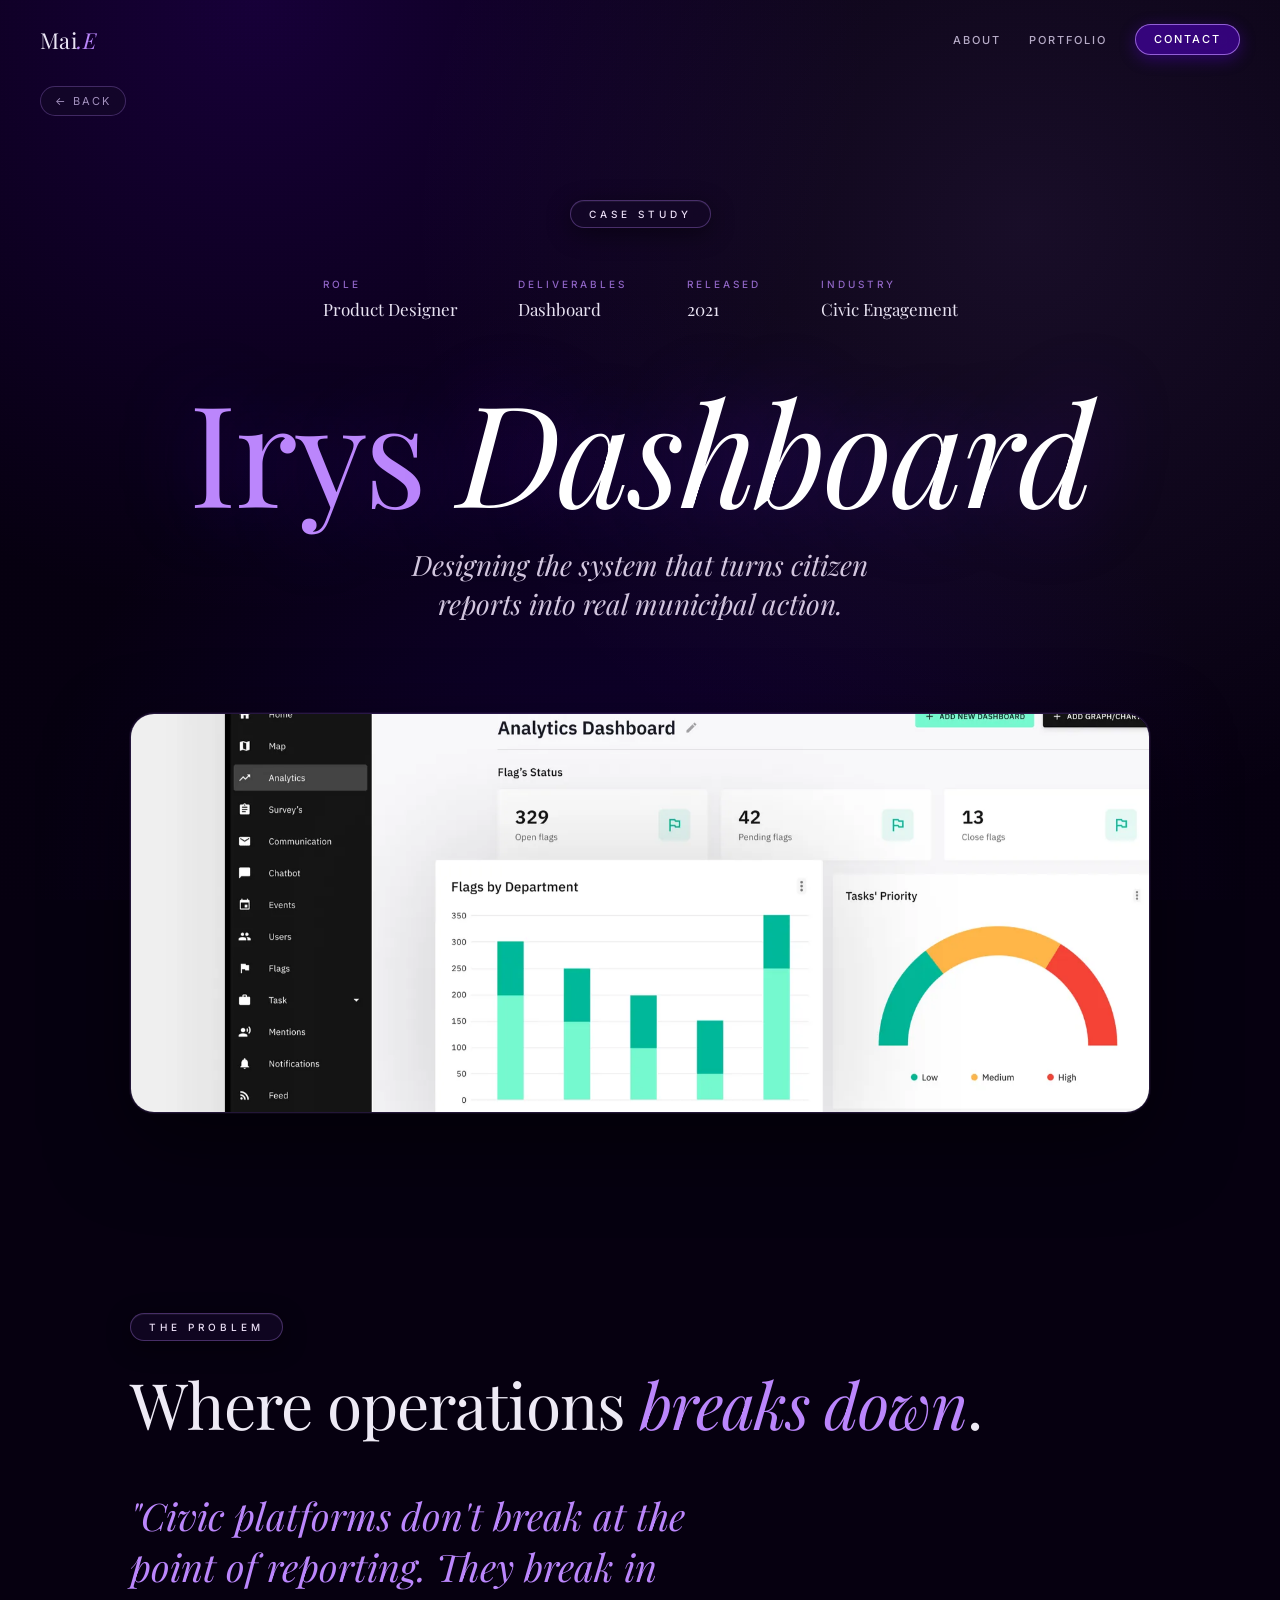
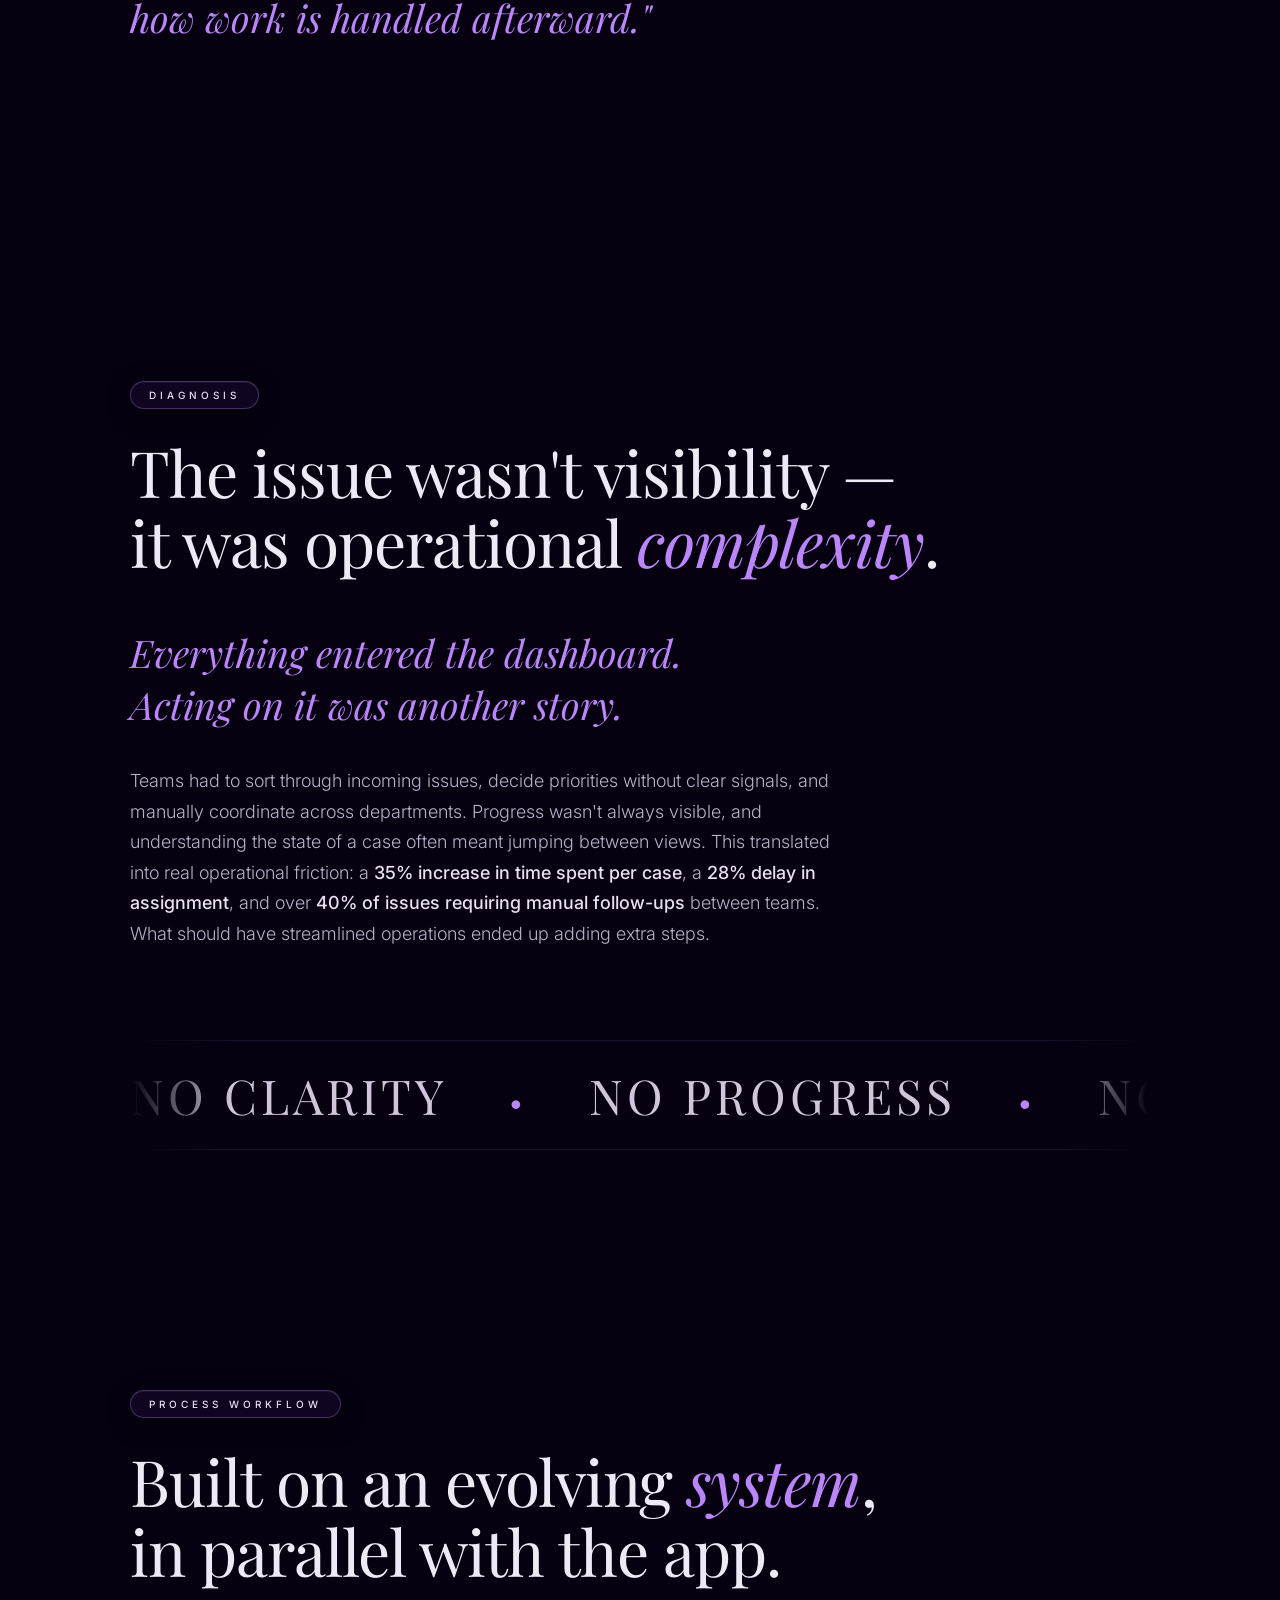
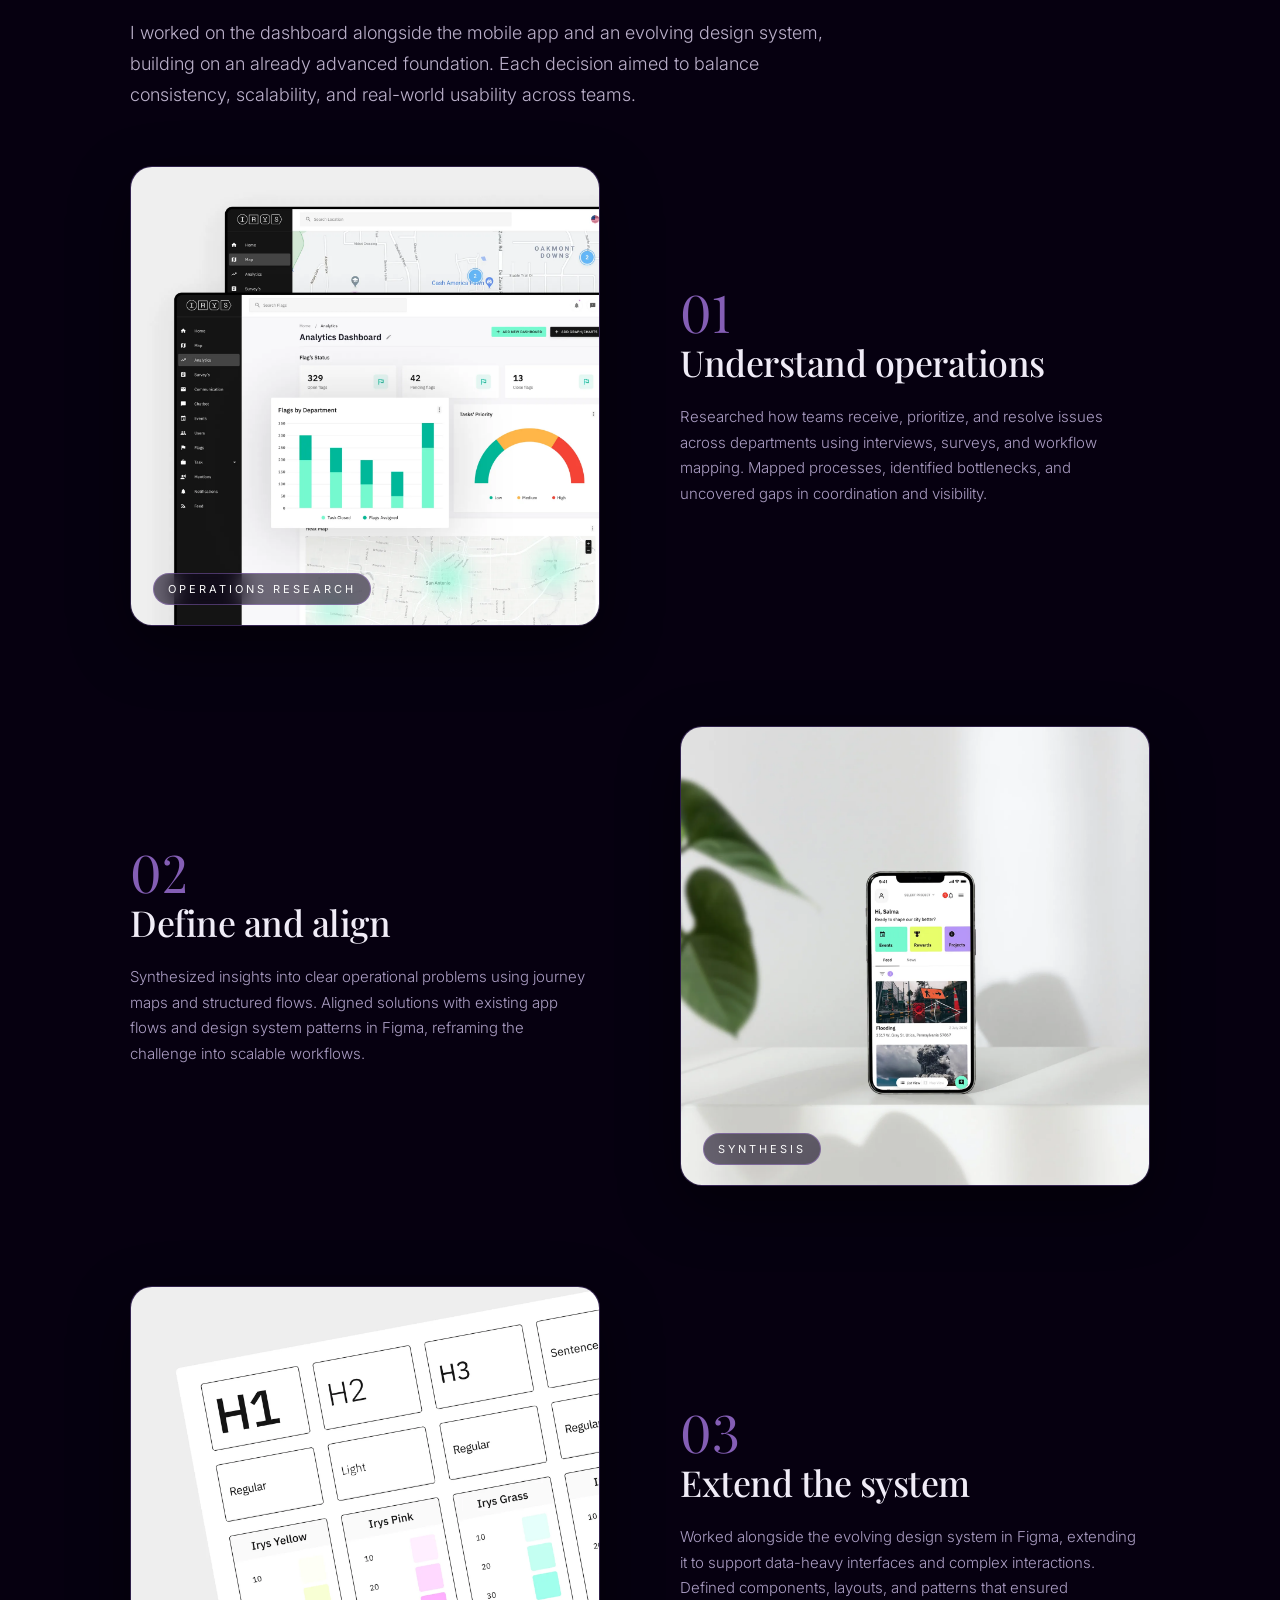
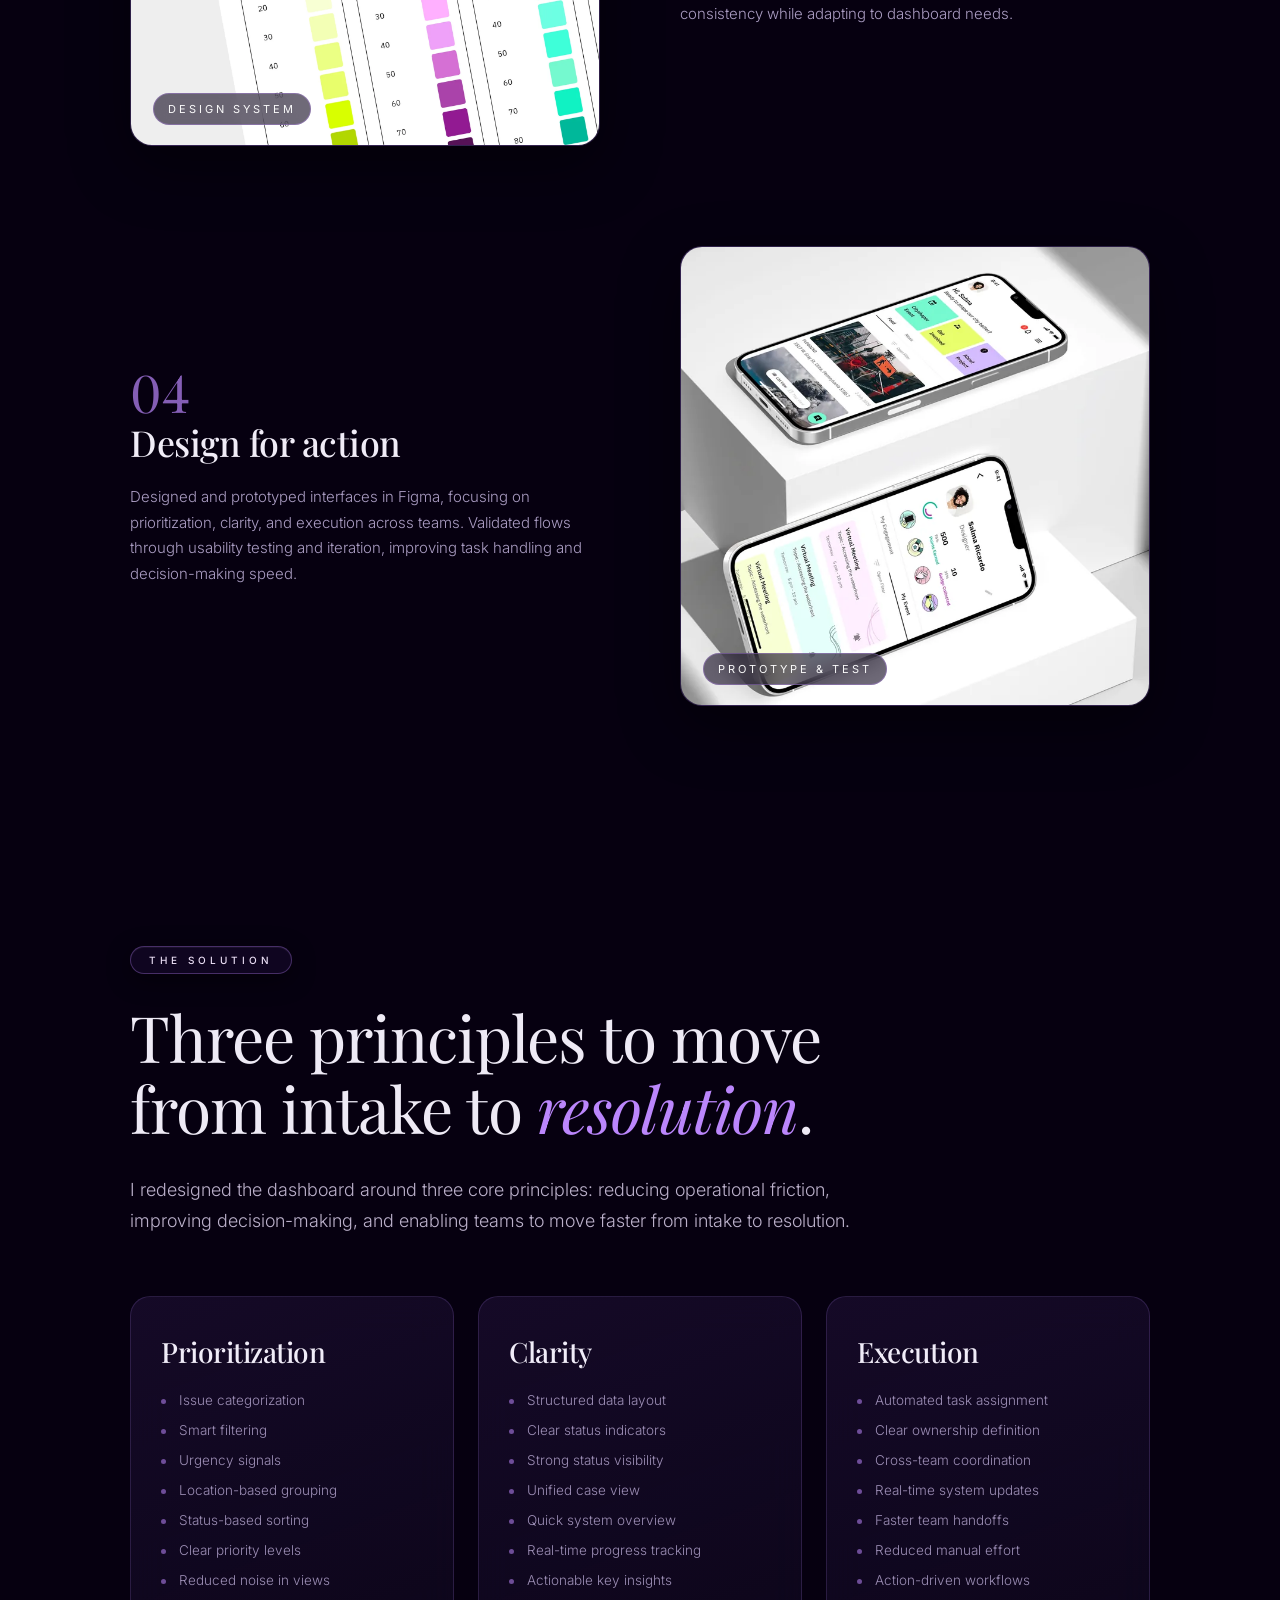
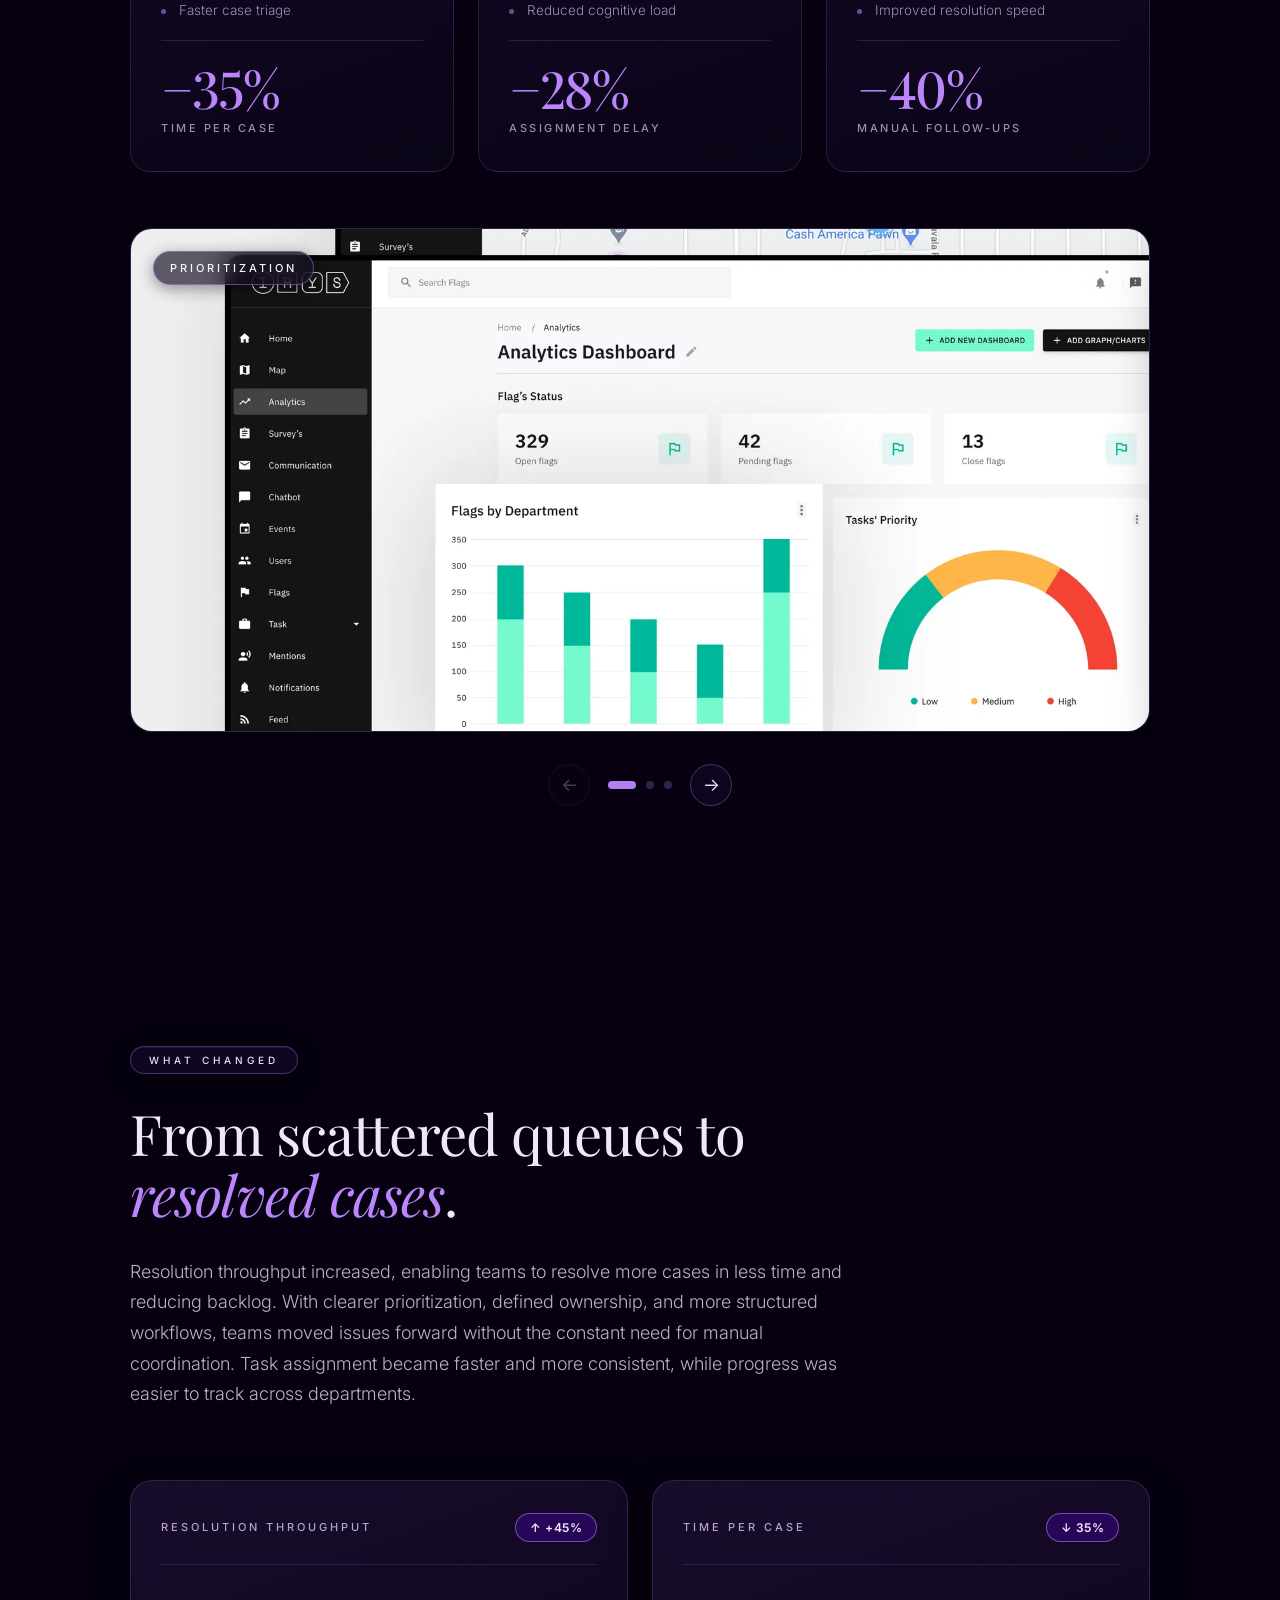
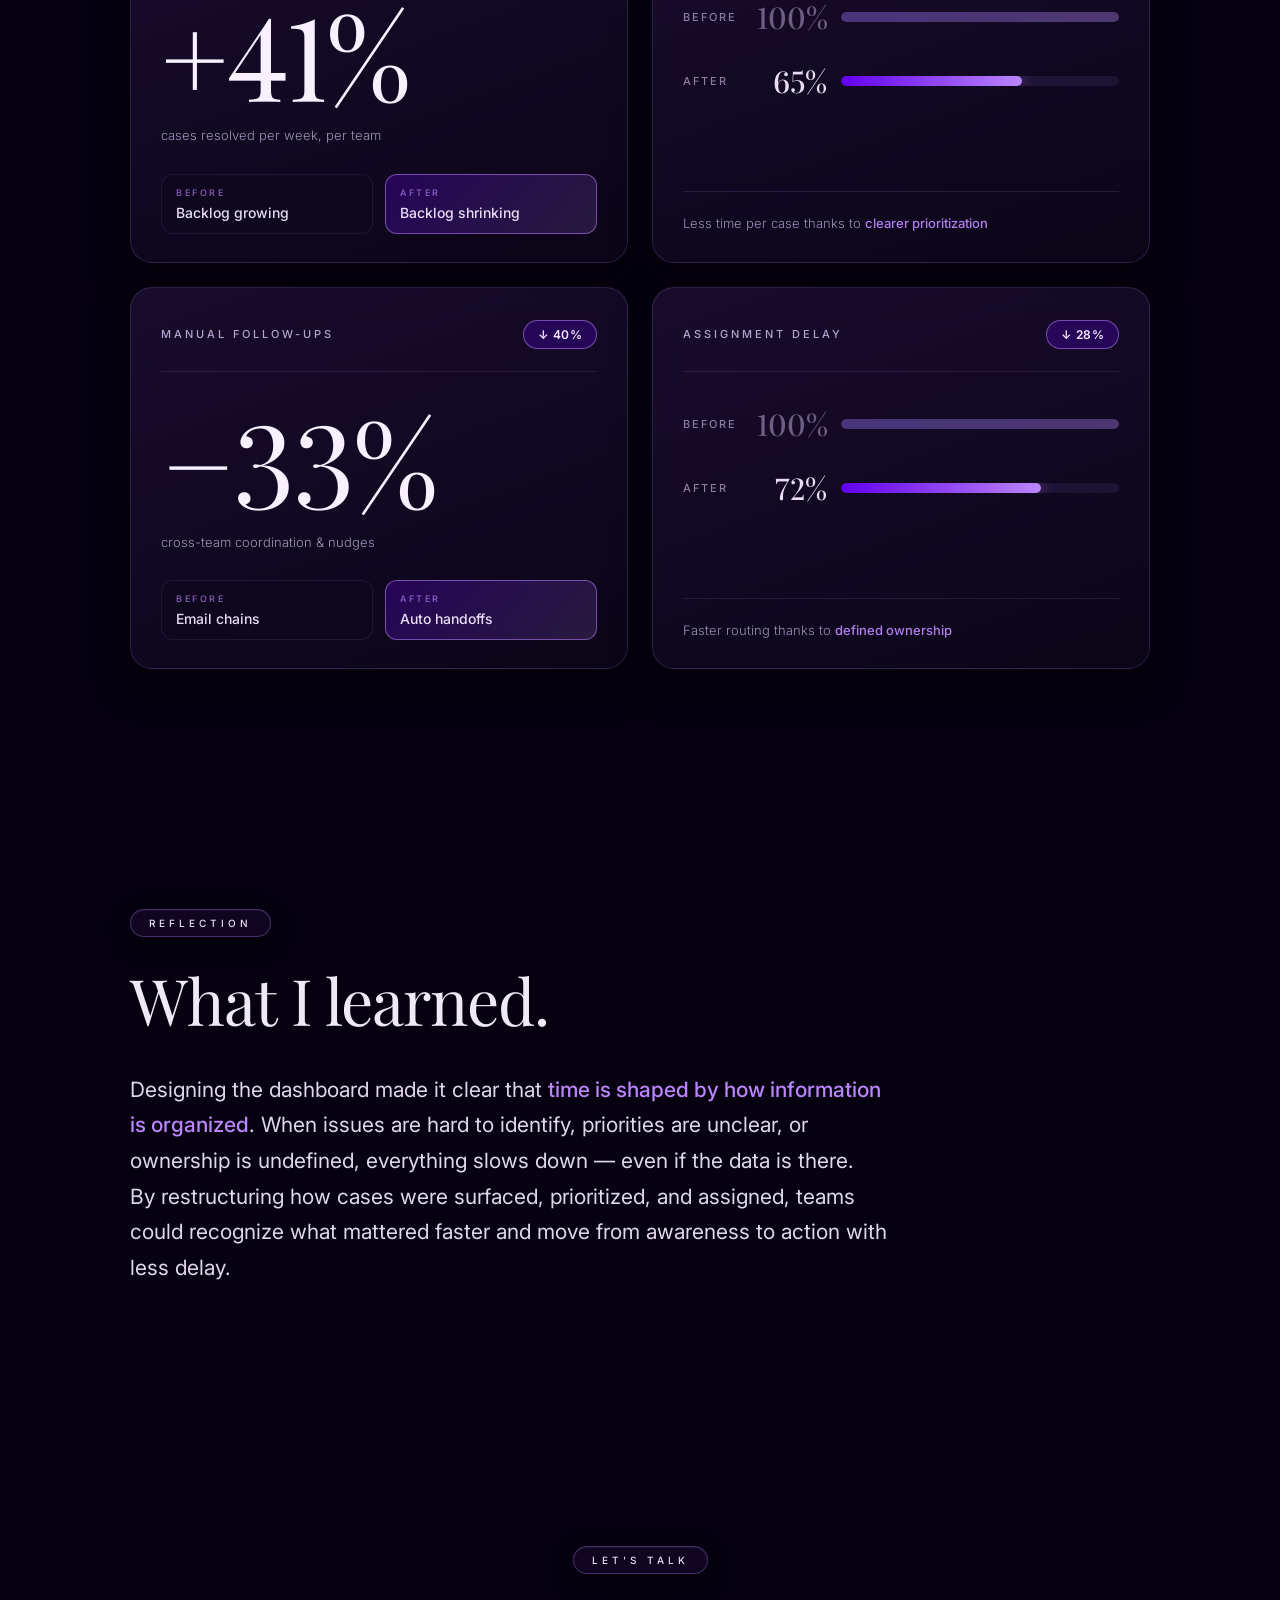
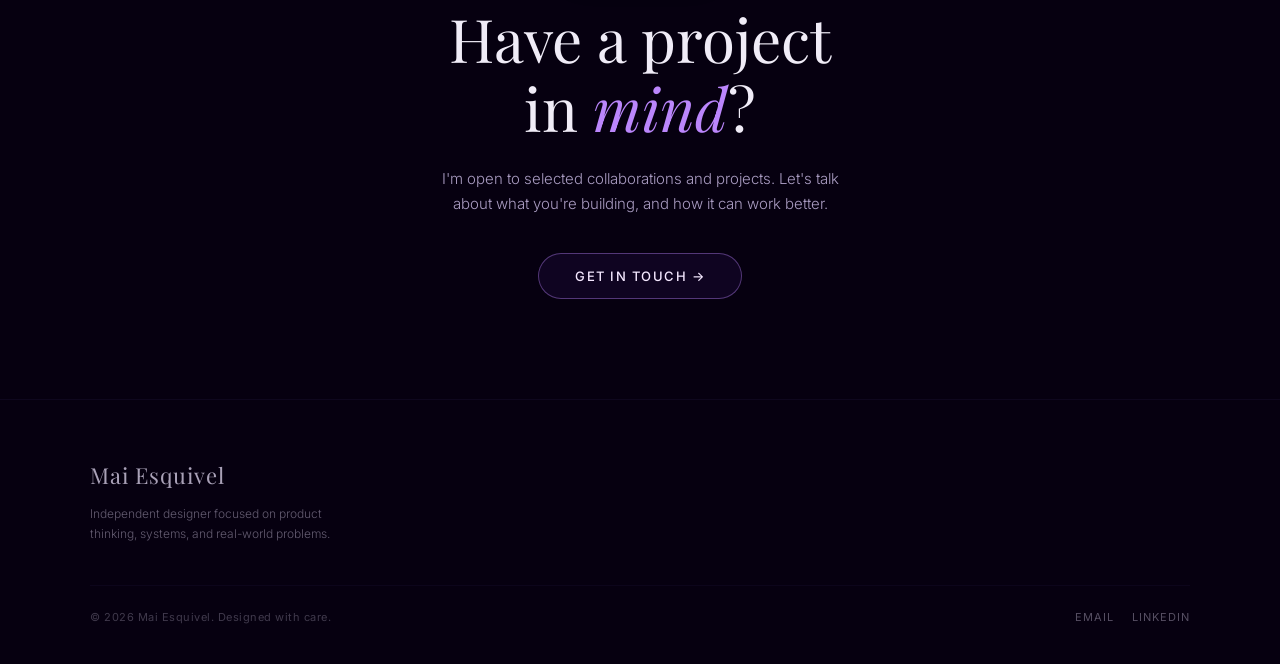
==== commit b2d0547e: "Add IRYS mobile solution slider images (WebP)" ====
--- a/case-irys-dashboard.html
+++ b/case-irys-dashboard.html
@@ -1211,7 +1211,7 @@
 					</div>
 					<div class="hero-meta-item">
 						<span class="label">Released</span>
-						<span class="value">November 2021</span>
+						<span class="value">2021</span>
 					</div>
 					<div class="hero-meta-item">
 						<span class="label">Industry</span>
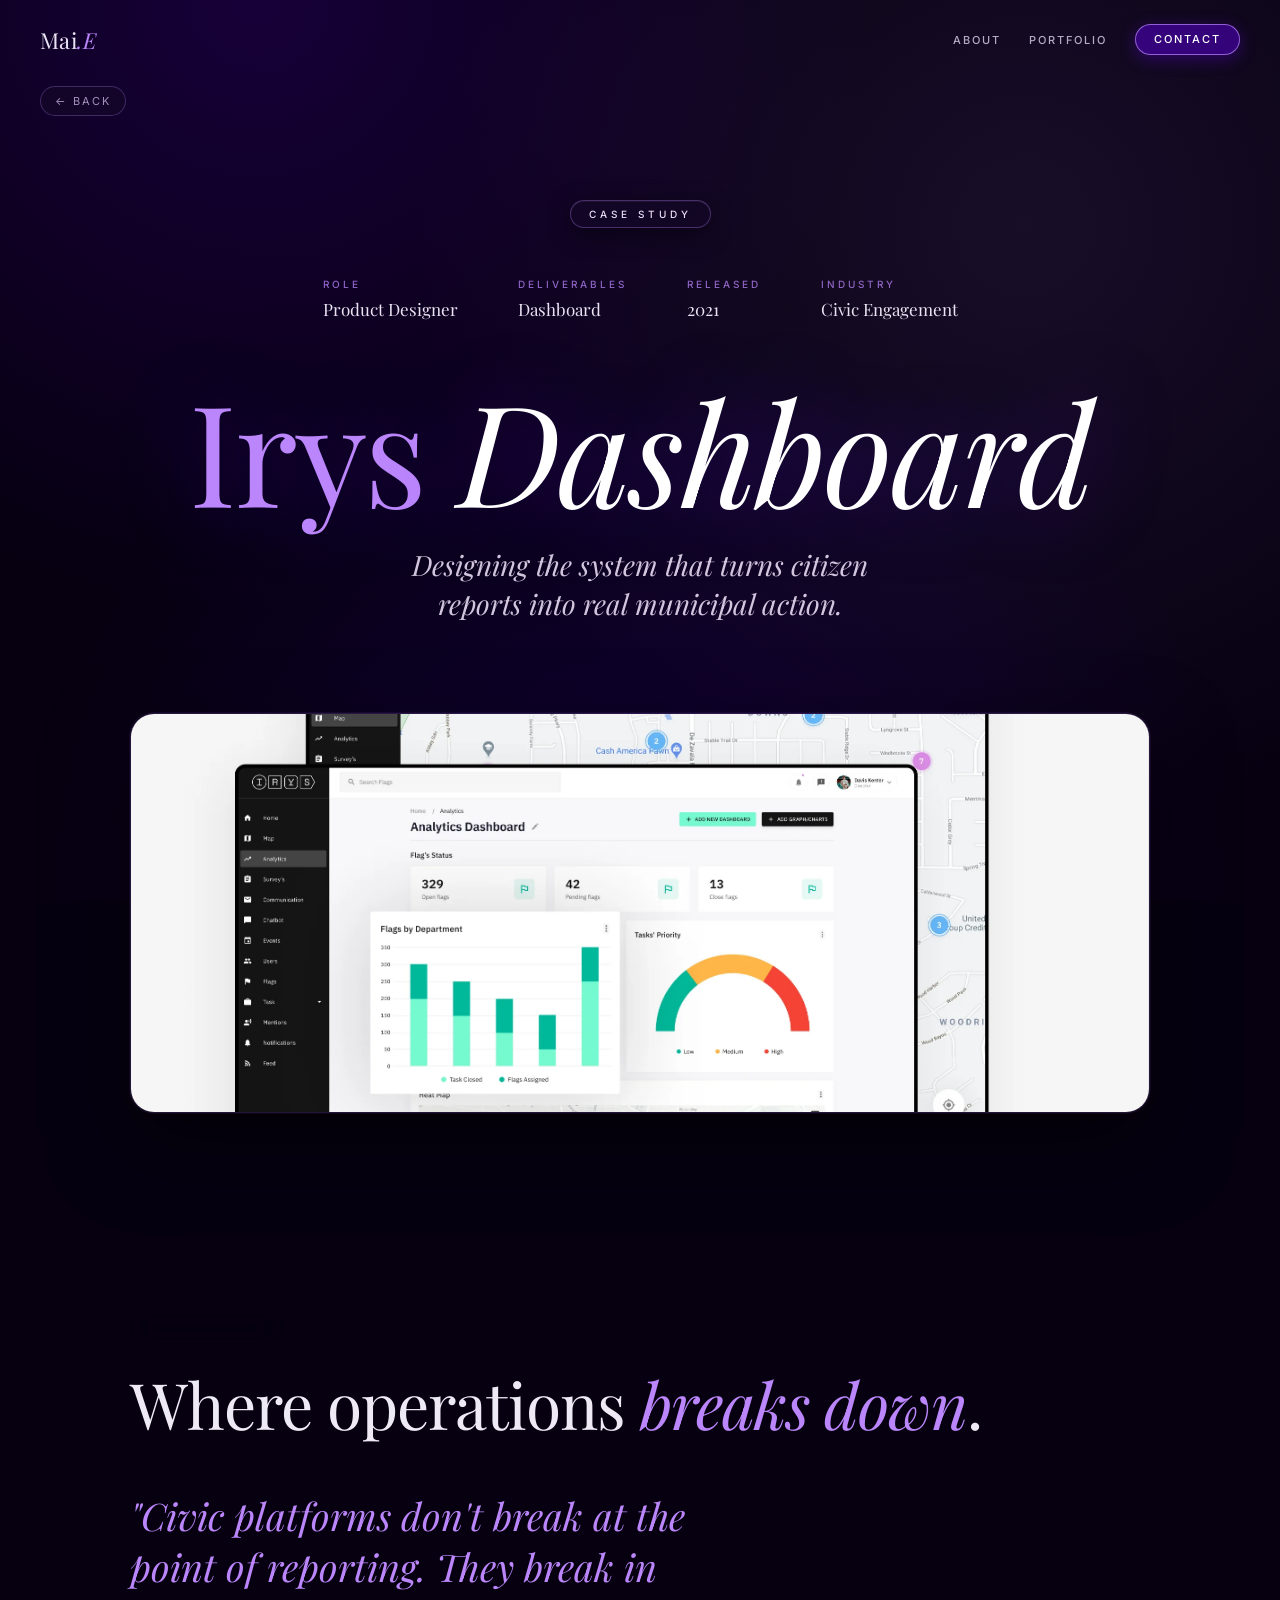
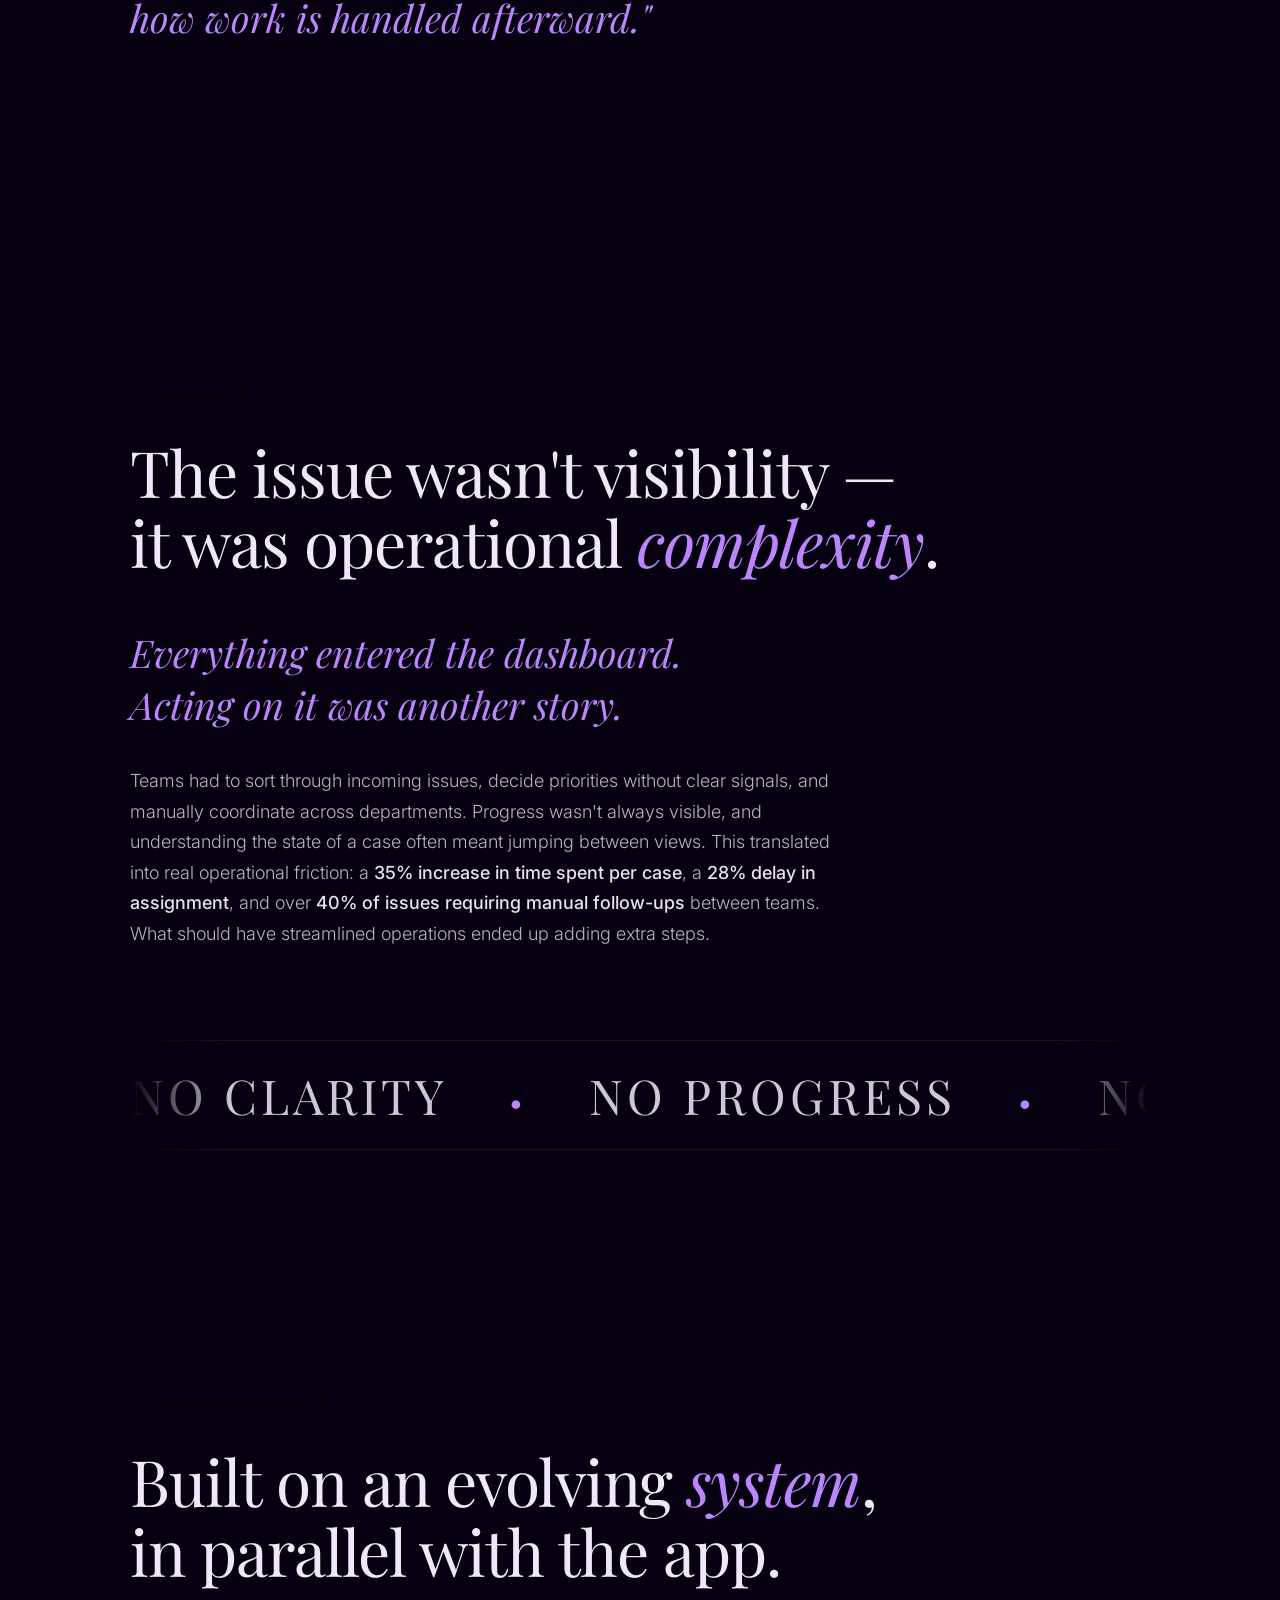
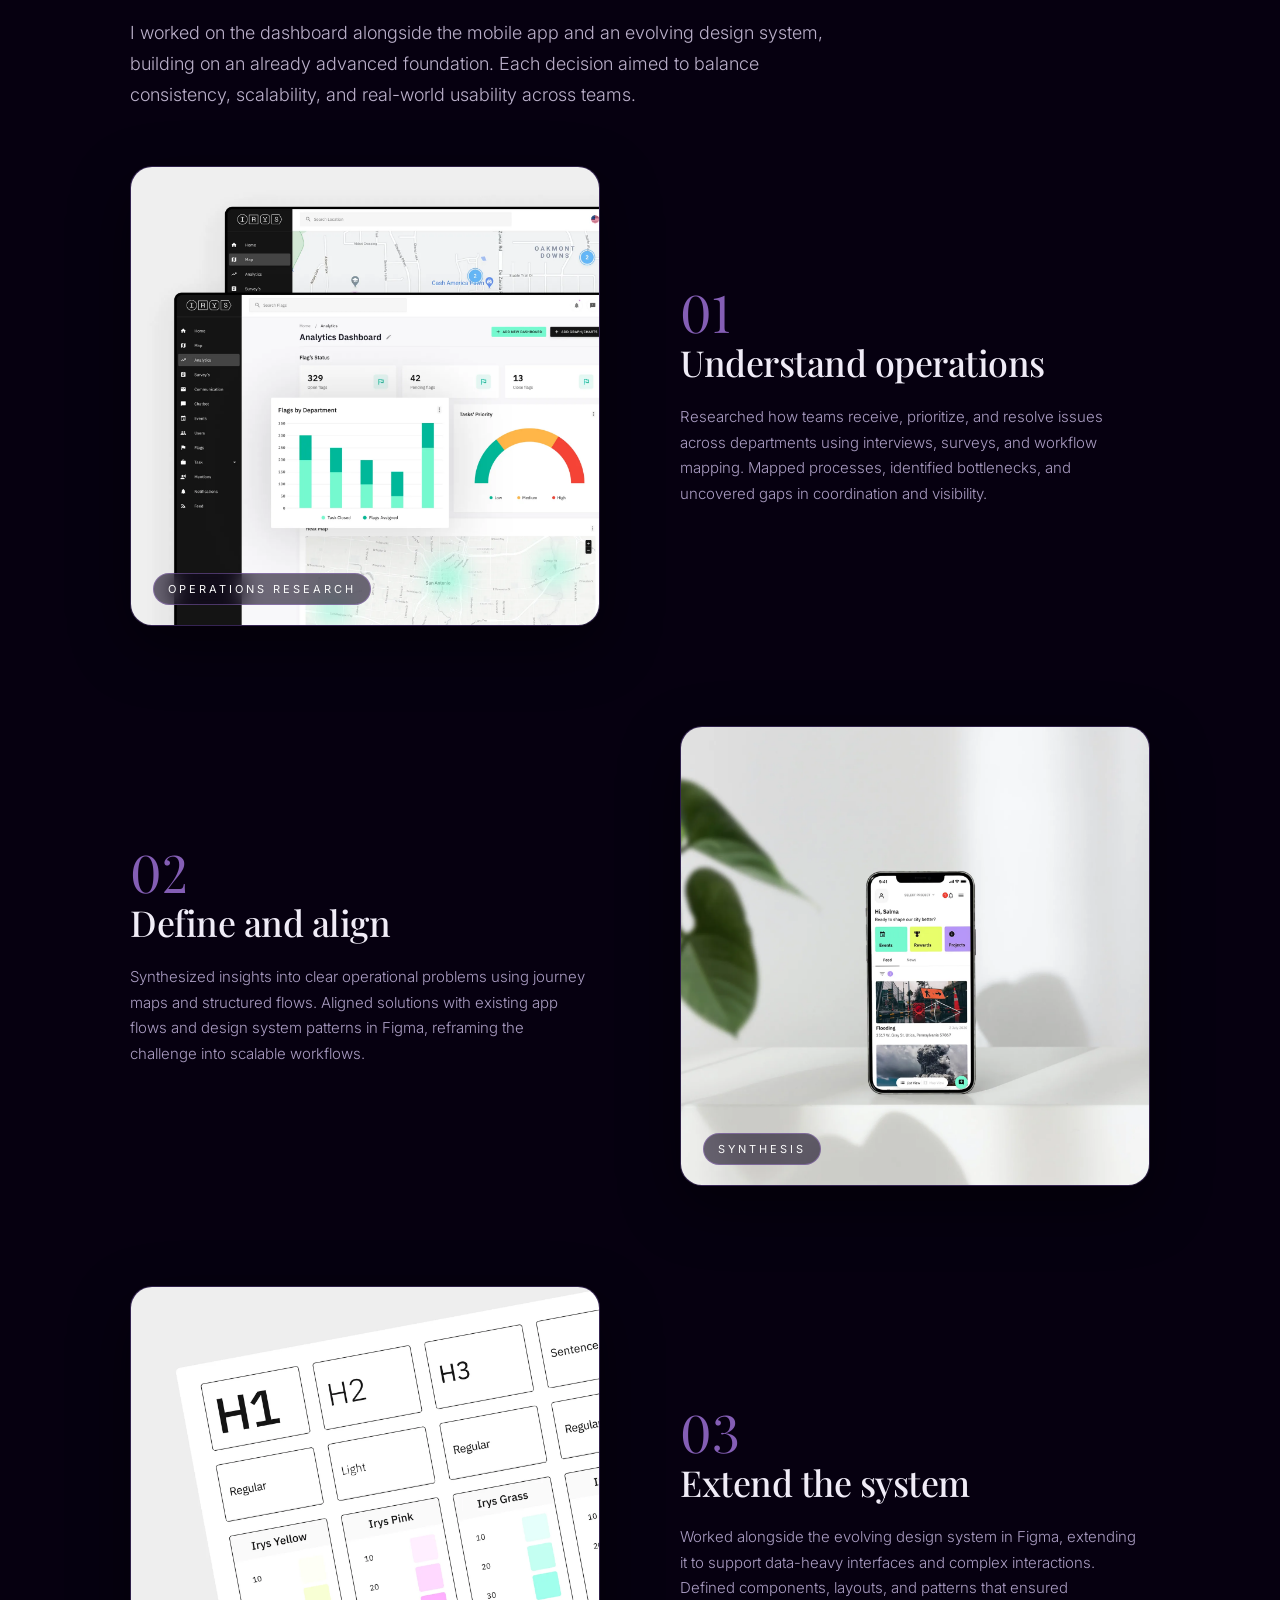
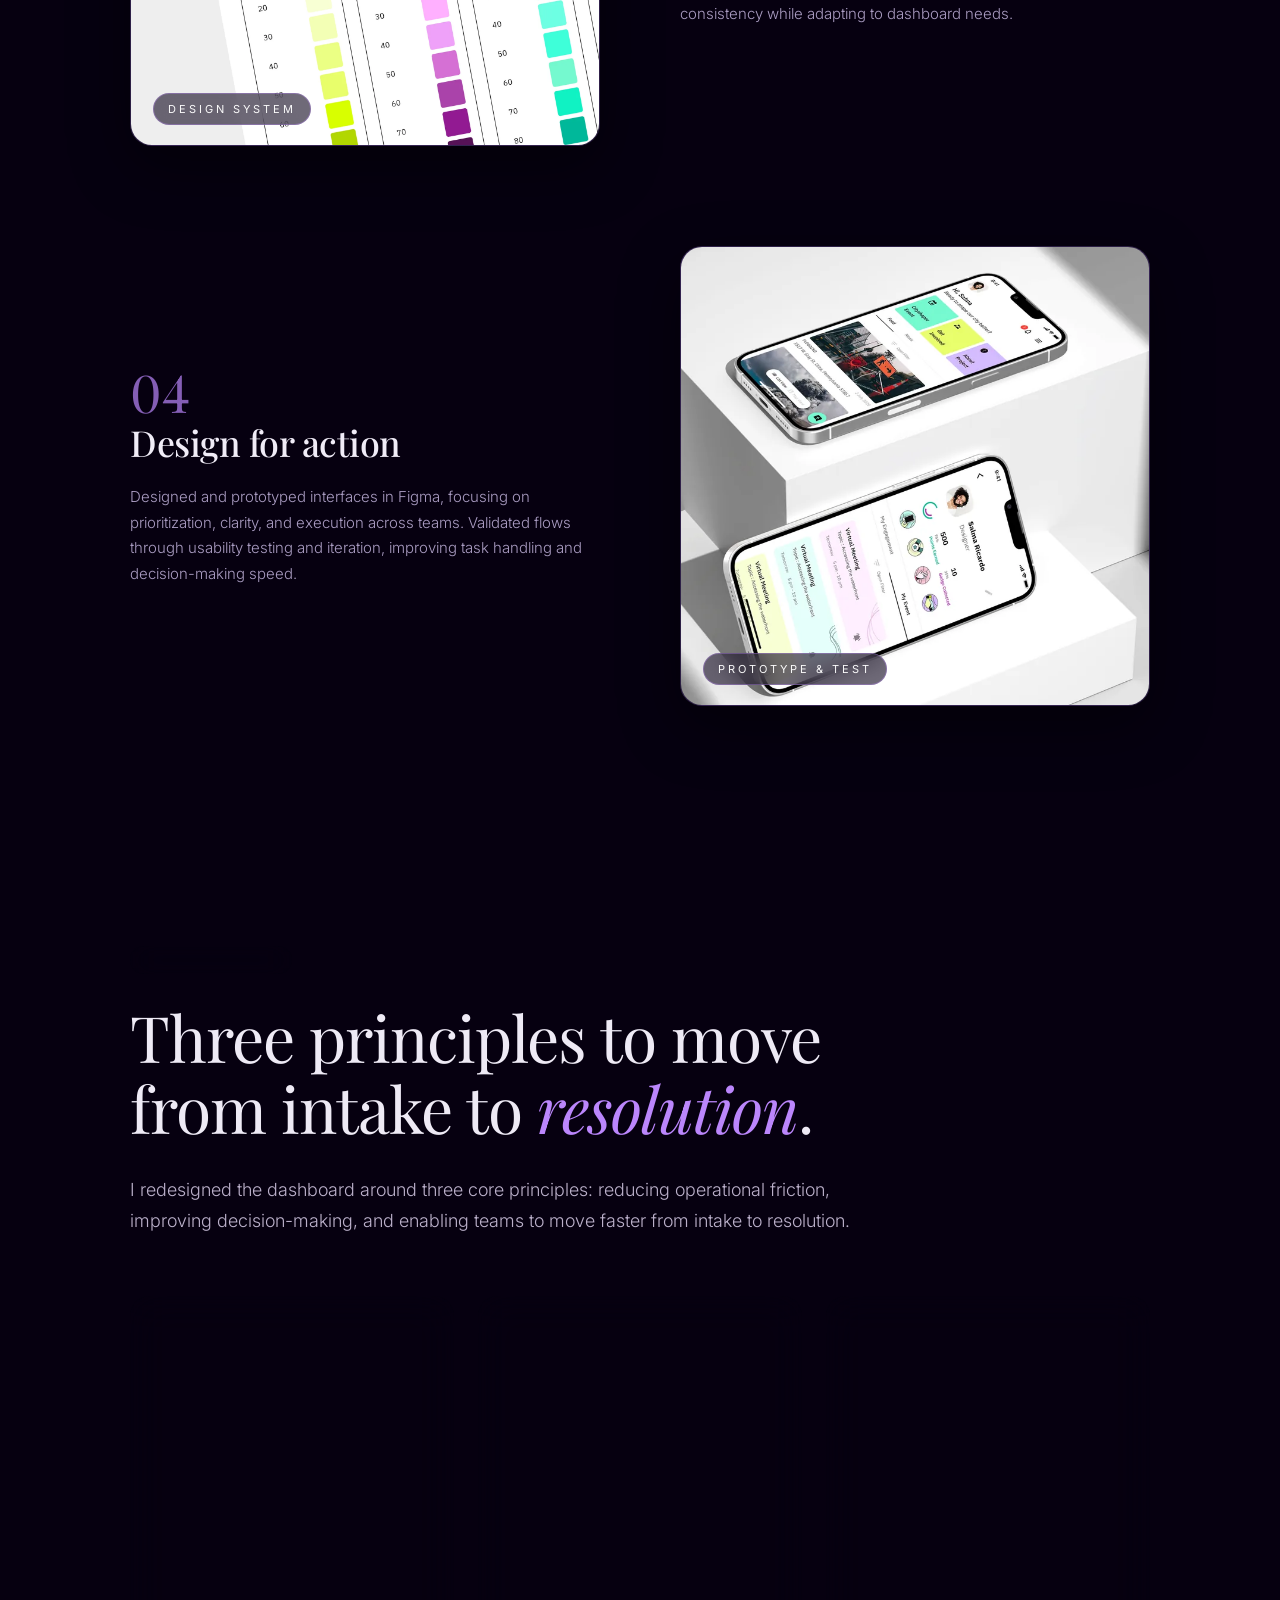
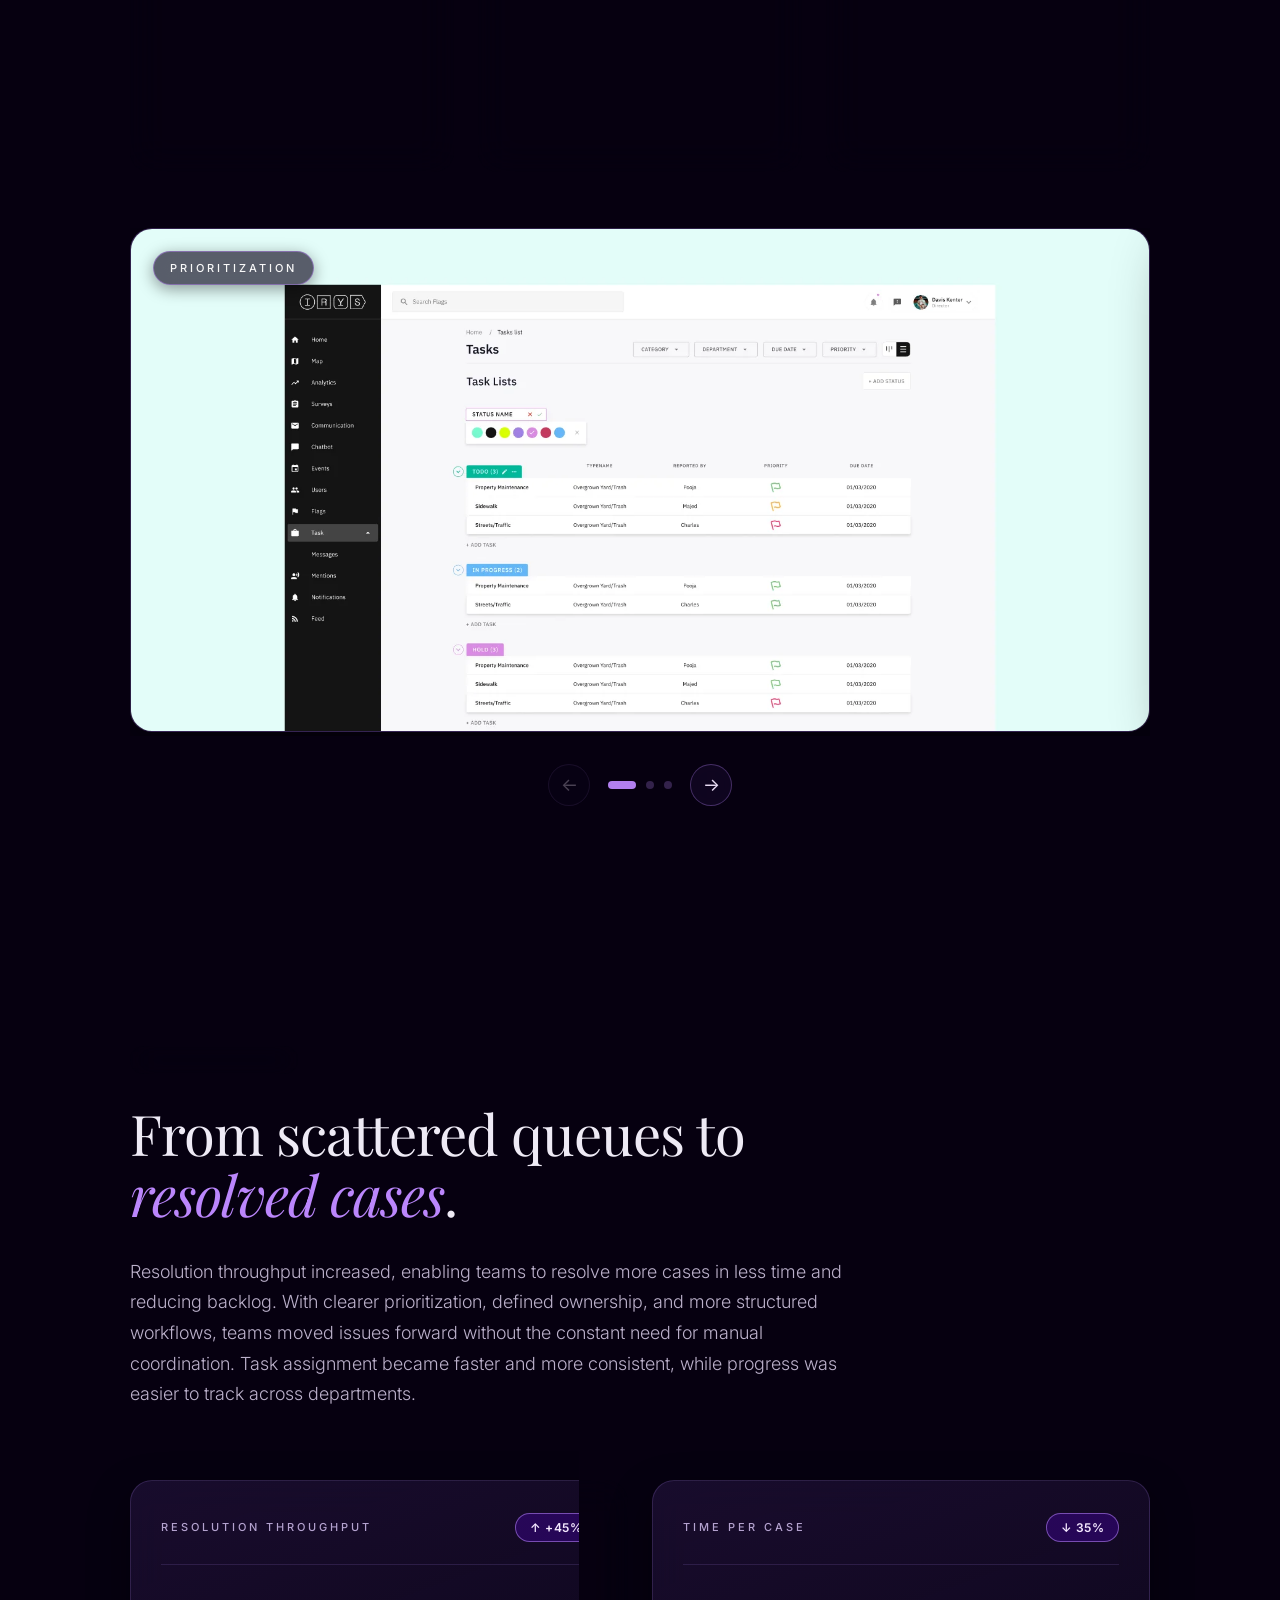
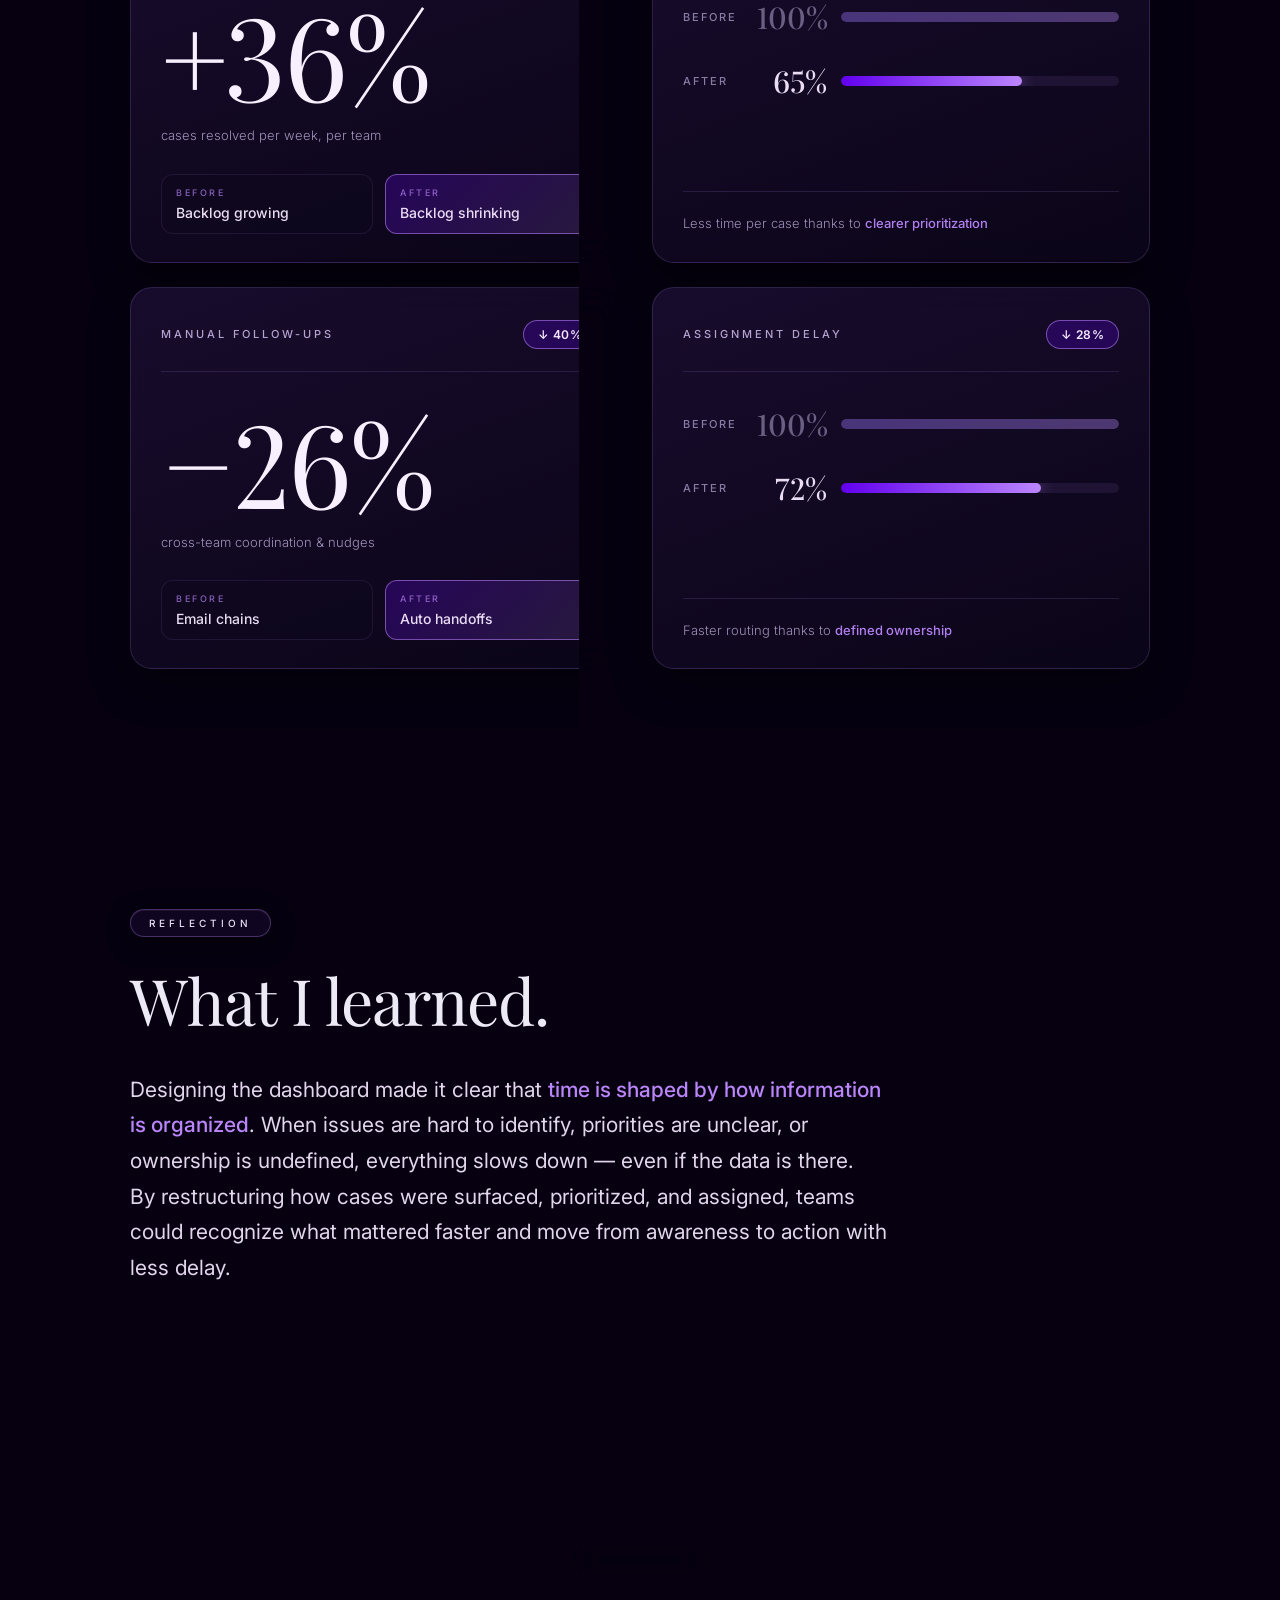
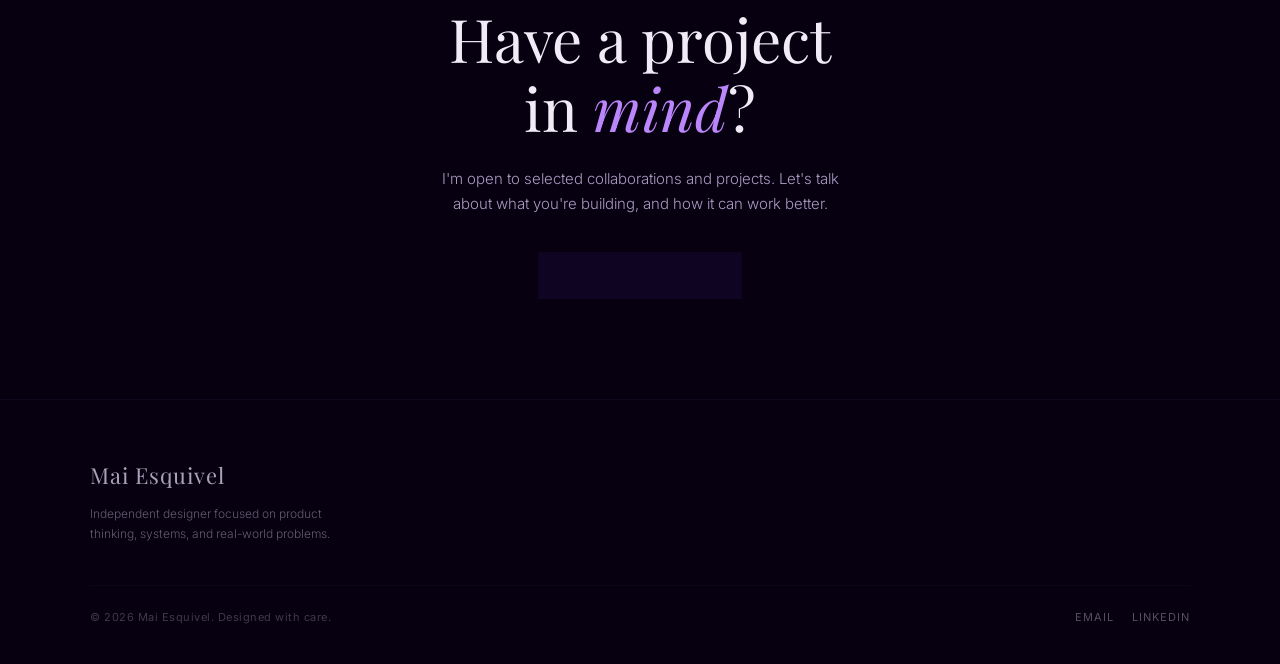
==== commit cb7a2b8e: "Update IRYS Dashboard hero + slider images (WebP)" ====
--- a/case-irys-dashboard.html
+++ b/case-irys-dashboard.html
@@ -1224,7 +1224,7 @@
 				<p class="hero-tagline" data-reveal data-delay="3">Designing the system that turns citizen reports into real municipal action.</p>
 
 				<div class="hero-image-wrap" data-reveal data-delay="4">
-					<img src="portfolio-img/irys-analytics.webp" alt="Irys analytics dashboard showing flag data, status indicators and a map of San Antonio" width="1100" height="400" decoding="async" />
+					<img src="portfolio-img/irys-dashboard-hero.webp" alt="Irys government dashboard showing flag data, status indicators and city operations overview" width="2400" height="1154" decoding="async" />
 				</div>
 			</div>
 		</section>
@@ -1390,15 +1390,15 @@
 					<div class="solution-carousel-track" id="solutionTrack">
 						<div class="solution-slide">
 							<span class="solution-slide-pill">Prioritization</span>
-							<img src="portfolio-img/irys-analytics.webp" alt="Dashboard view with priority filters and case ranking" loading="lazy" decoding="async" width="1100" height="560" />
+							<img src="portfolio-img/irys-dashboard-prioritization.webp" alt="Dashboard view with priority filters and case ranking" loading="lazy" decoding="async" width="1650" height="840" />
 						</div>
 						<div class="solution-slide">
 							<span class="solution-slide-pill">Clarity</span>
-							<img src="portfolio-img/irys-design-system.webp" alt="Design system tokens that power the dashboard's clear data hierarchy" loading="lazy" decoding="async" width="1100" height="560" />
+							<img src="portfolio-img/irys-dashboard-clarity.webp" alt="Dashboard with clear data hierarchy and status visibility" loading="lazy" decoding="async" width="1650" height="840" />
 						</div>
 						<div class="solution-slide">
 							<span class="solution-slide-pill">Execution</span>
-							<img src="portfolio-img/irys-background.webp" alt="Devices showing how dashboard actions flow across team surfaces" loading="lazy" decoding="async" width="1100" height="560" />
+							<img src="portfolio-img/irys-dashboard-execution.webp" alt="Dashboard actions flow across teams with defined ownership" loading="lazy" decoding="async" width="1650" height="840" />
 						</div>
 					</div>
 					<div class="solution-carousel-controls">
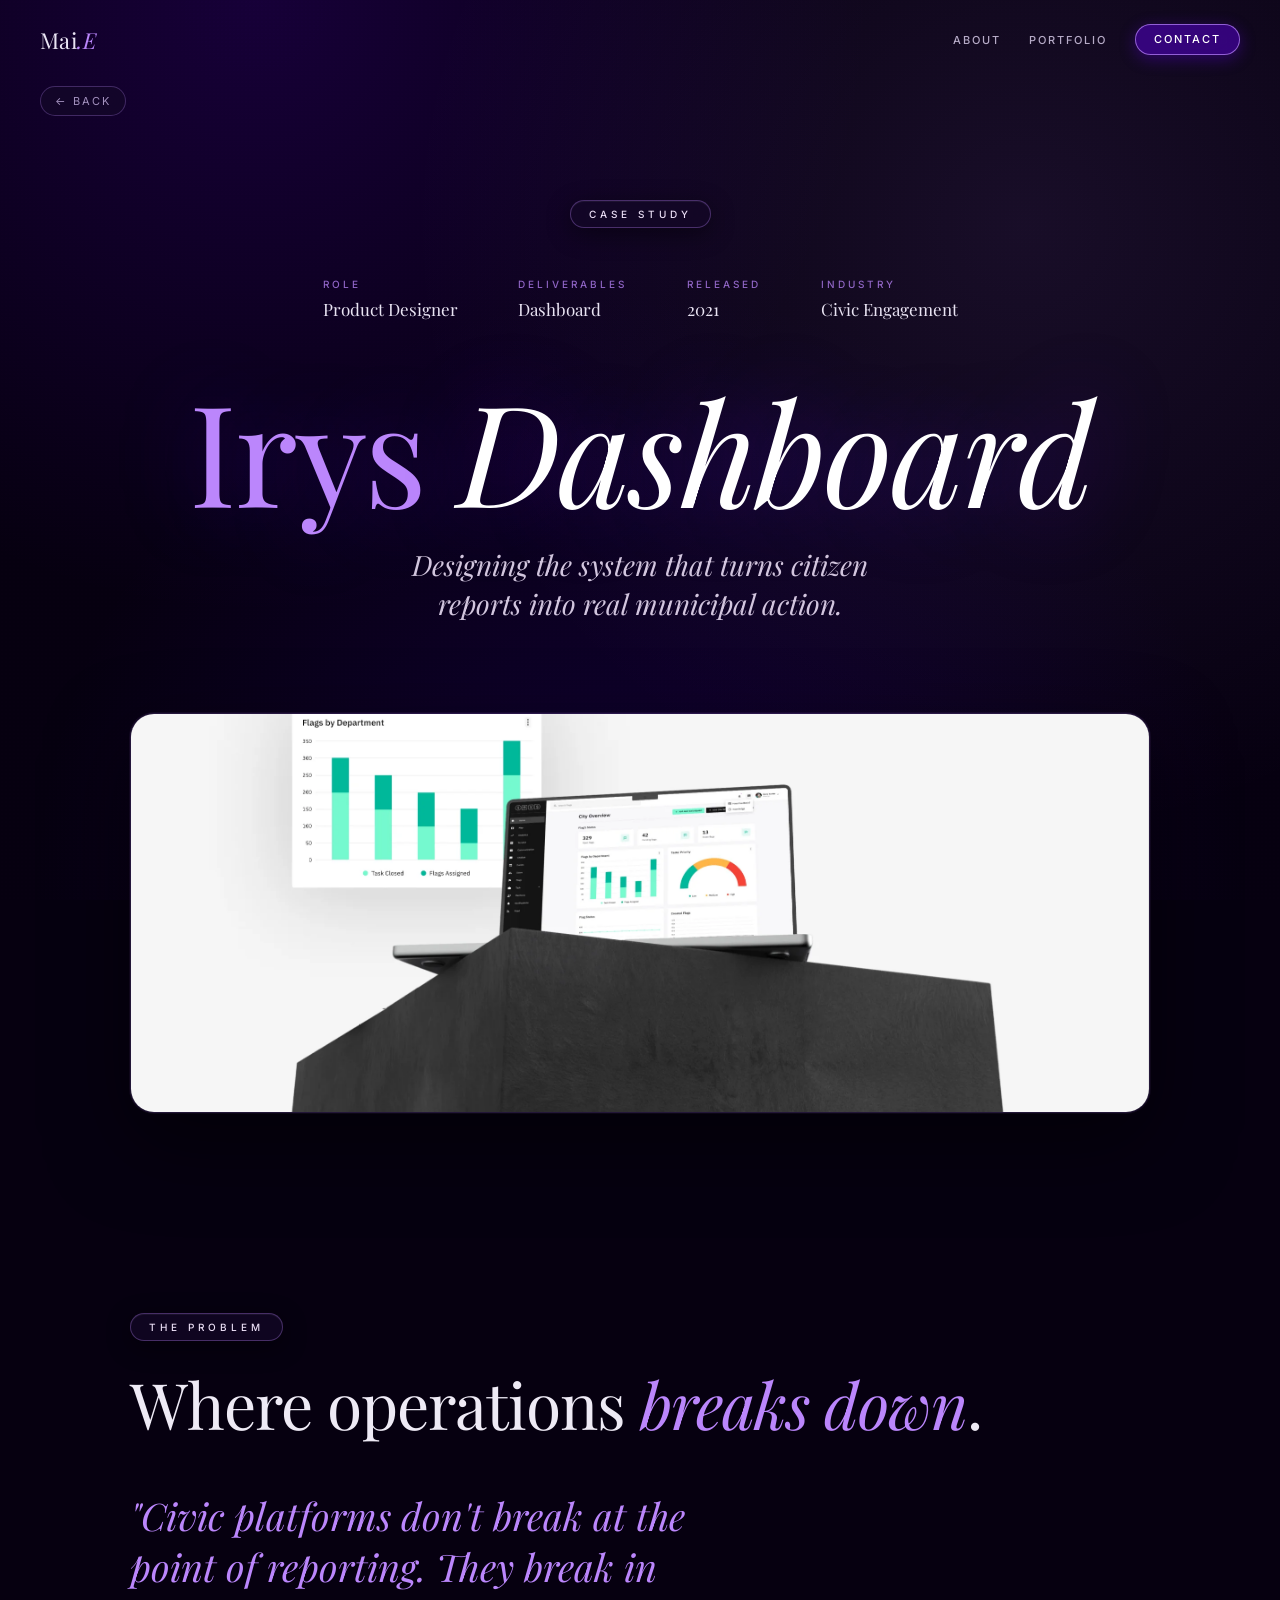
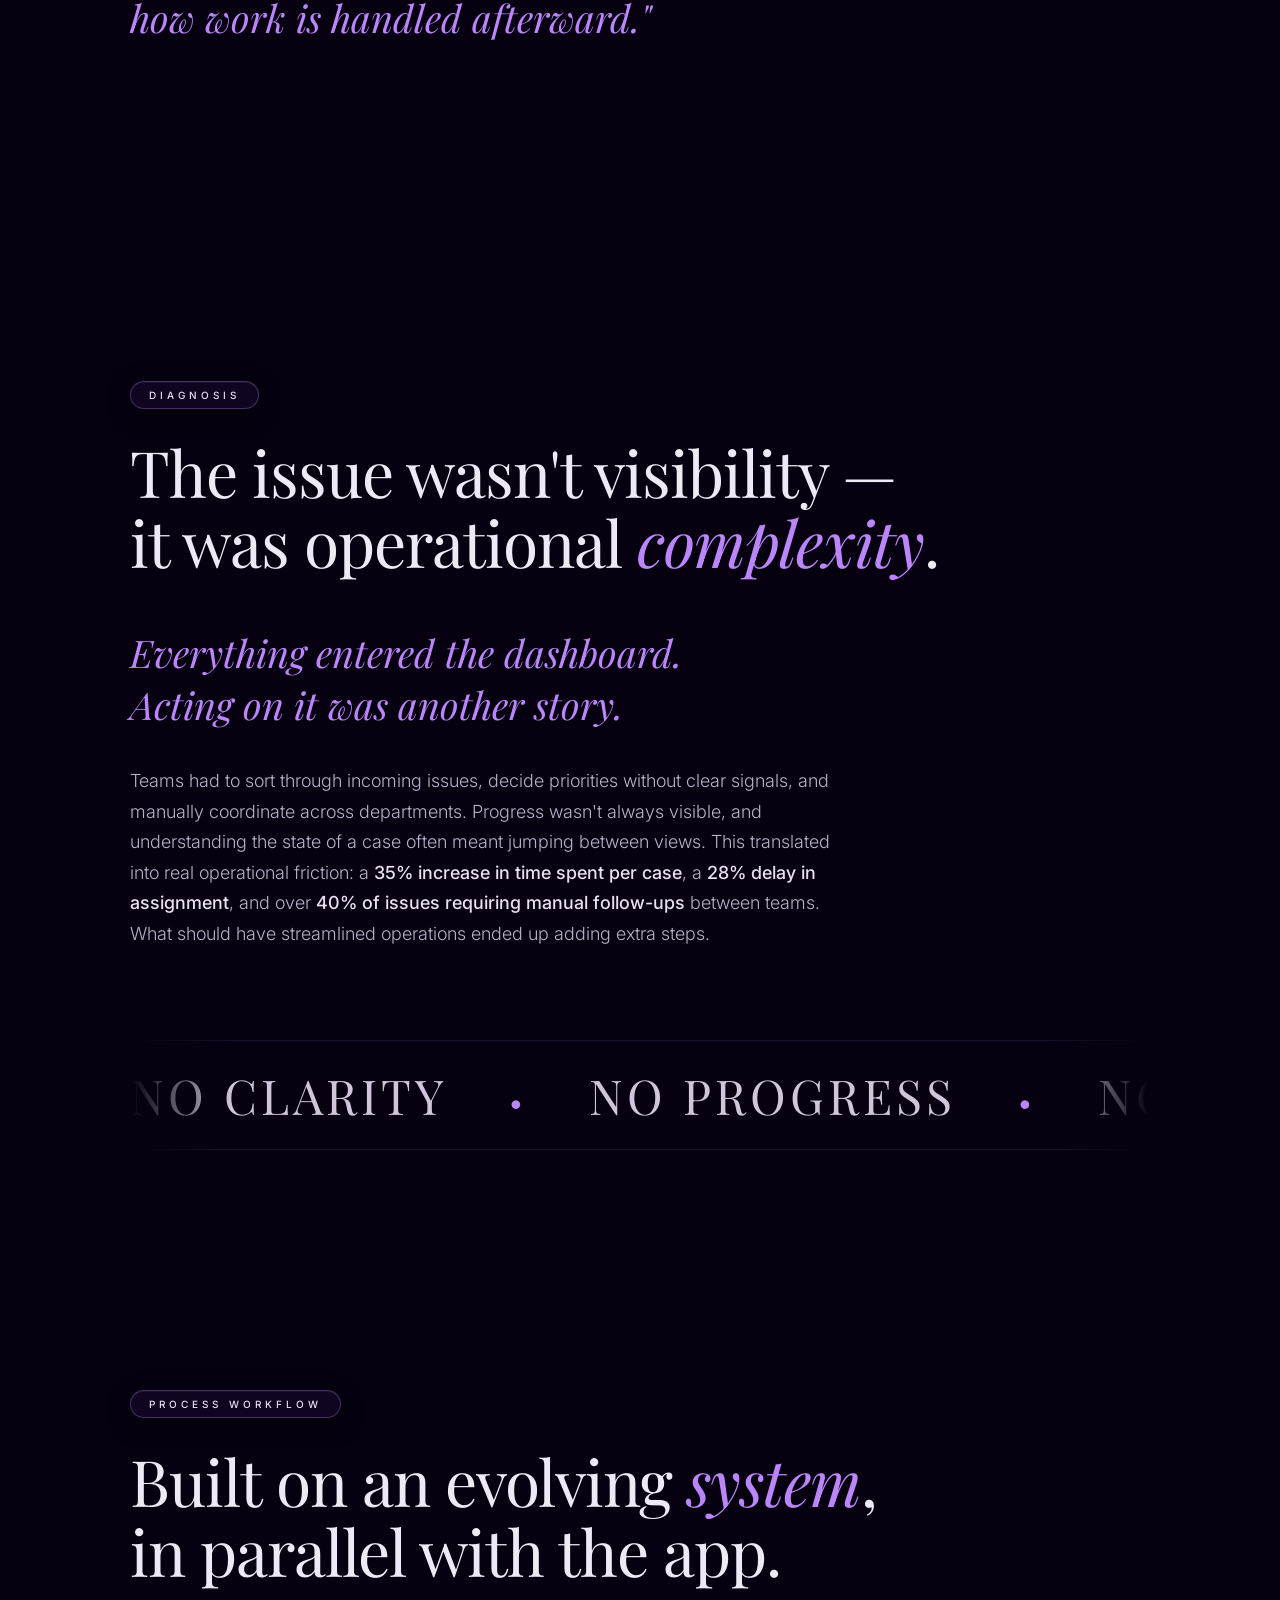
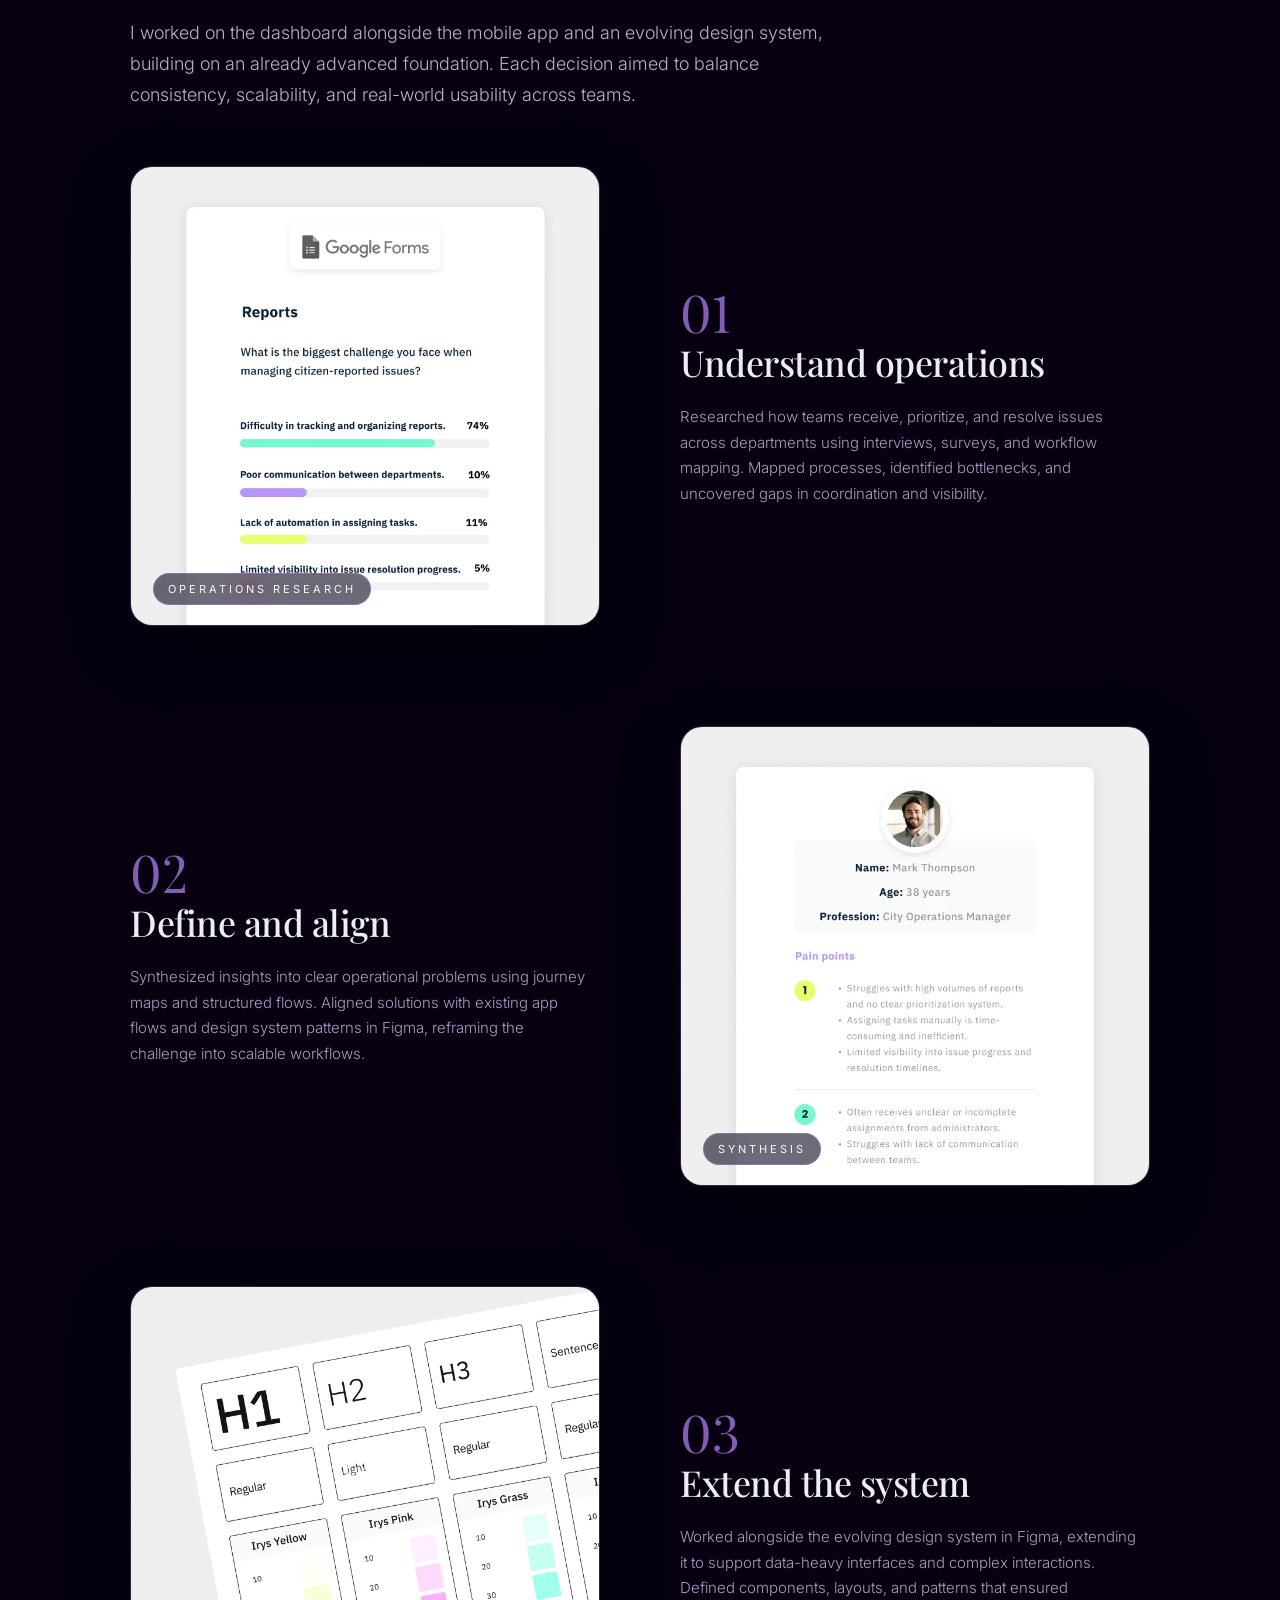
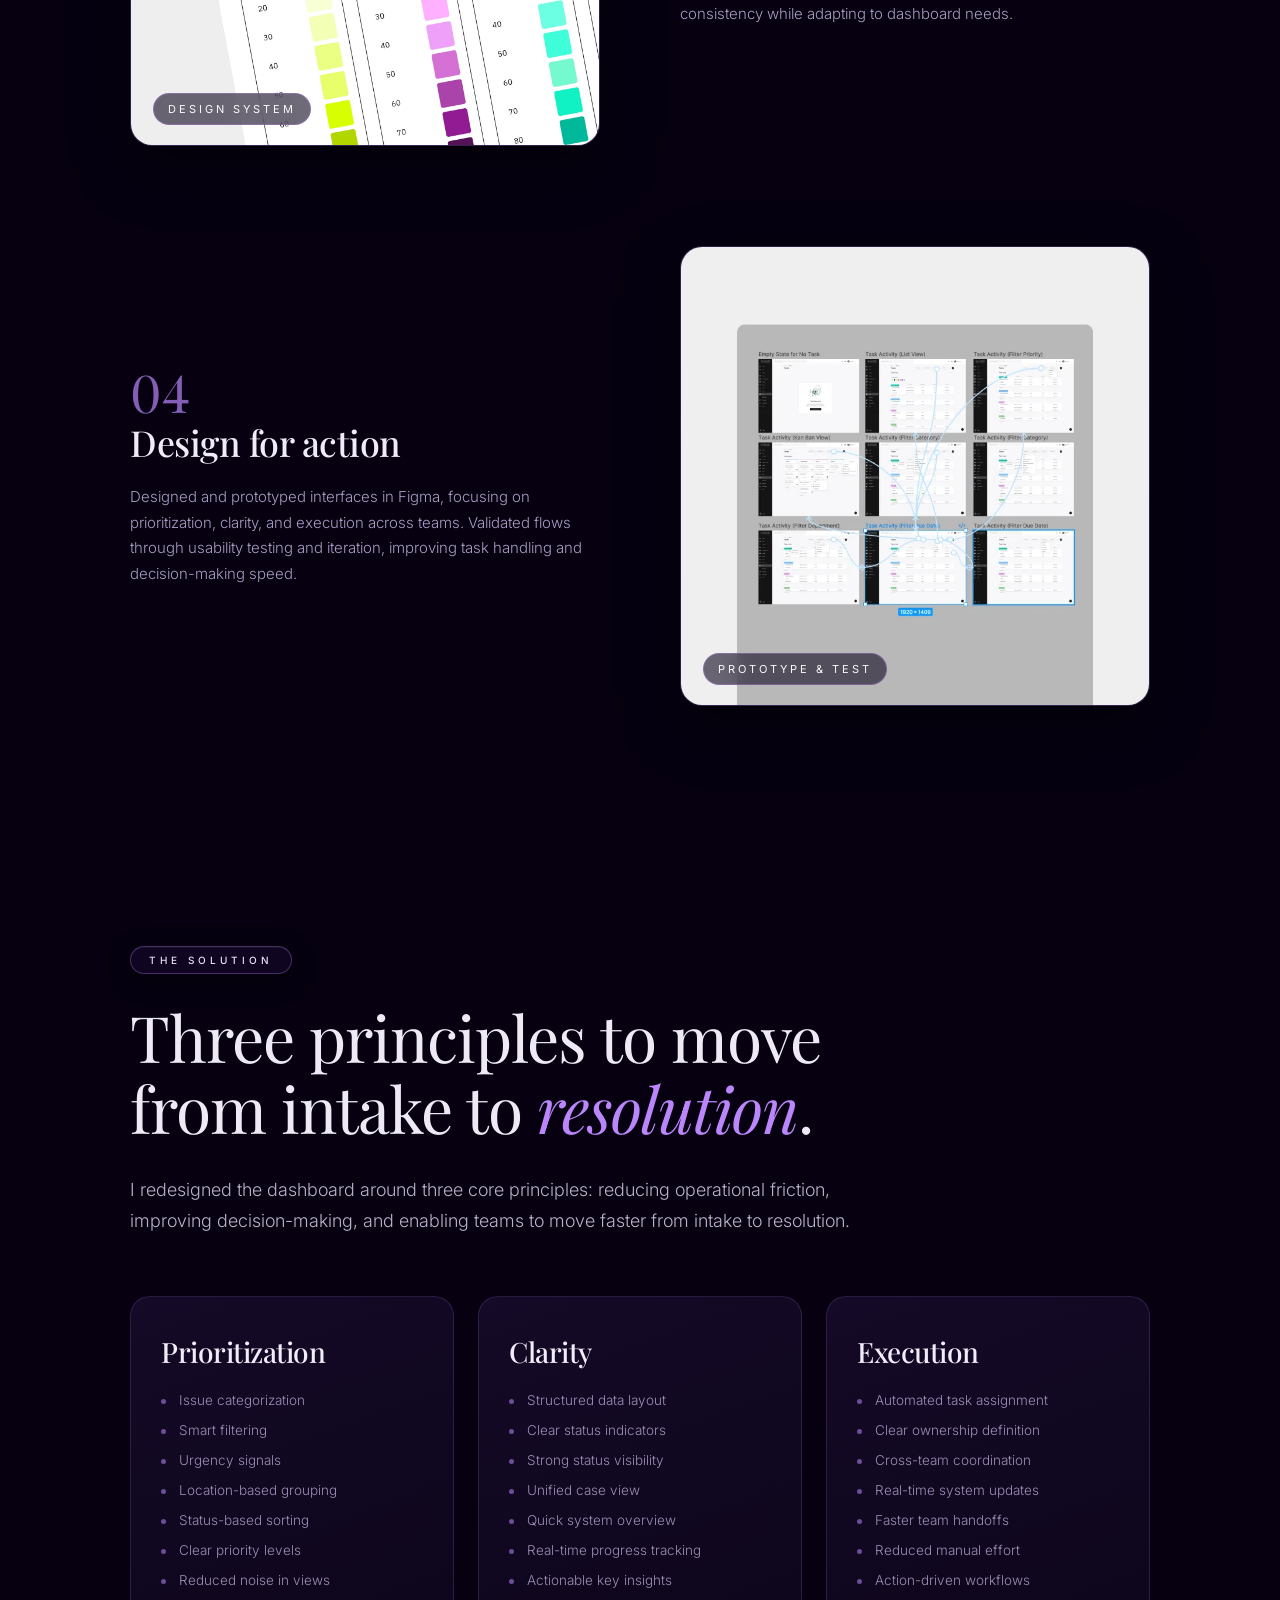
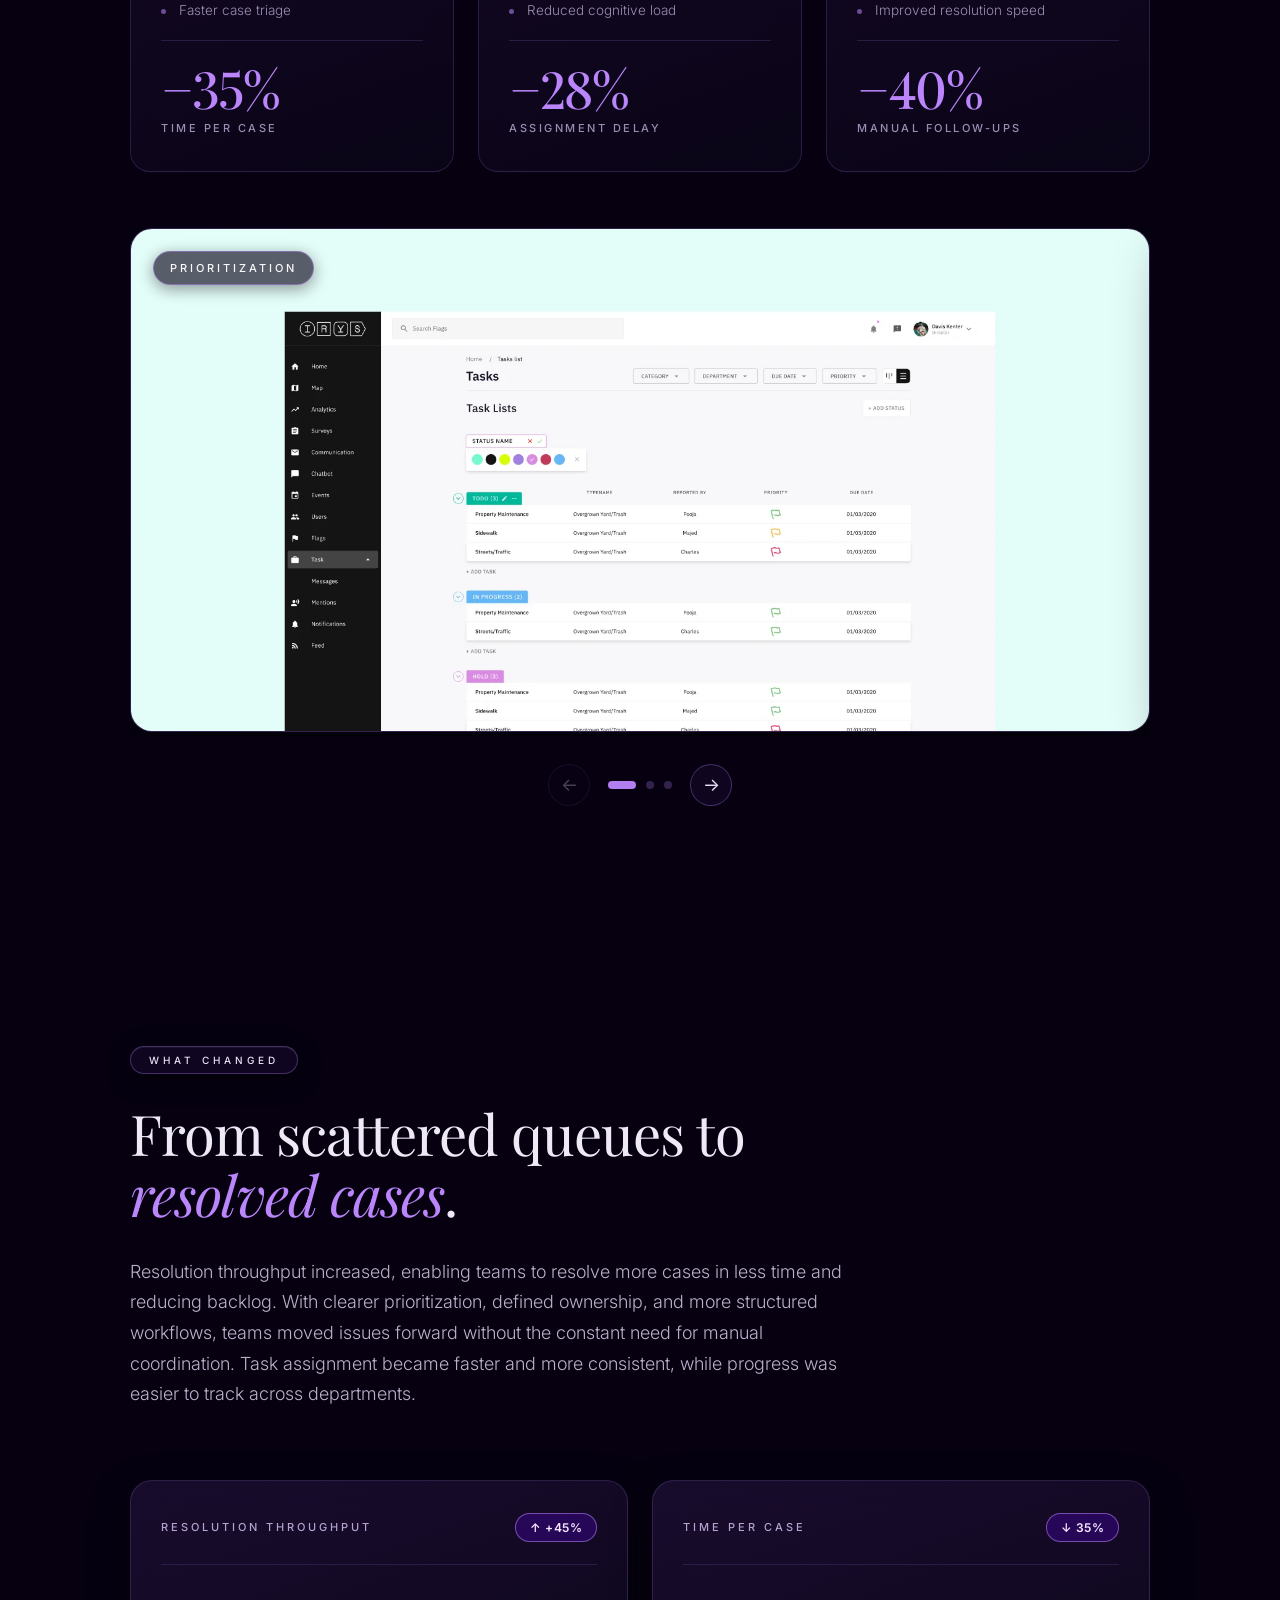
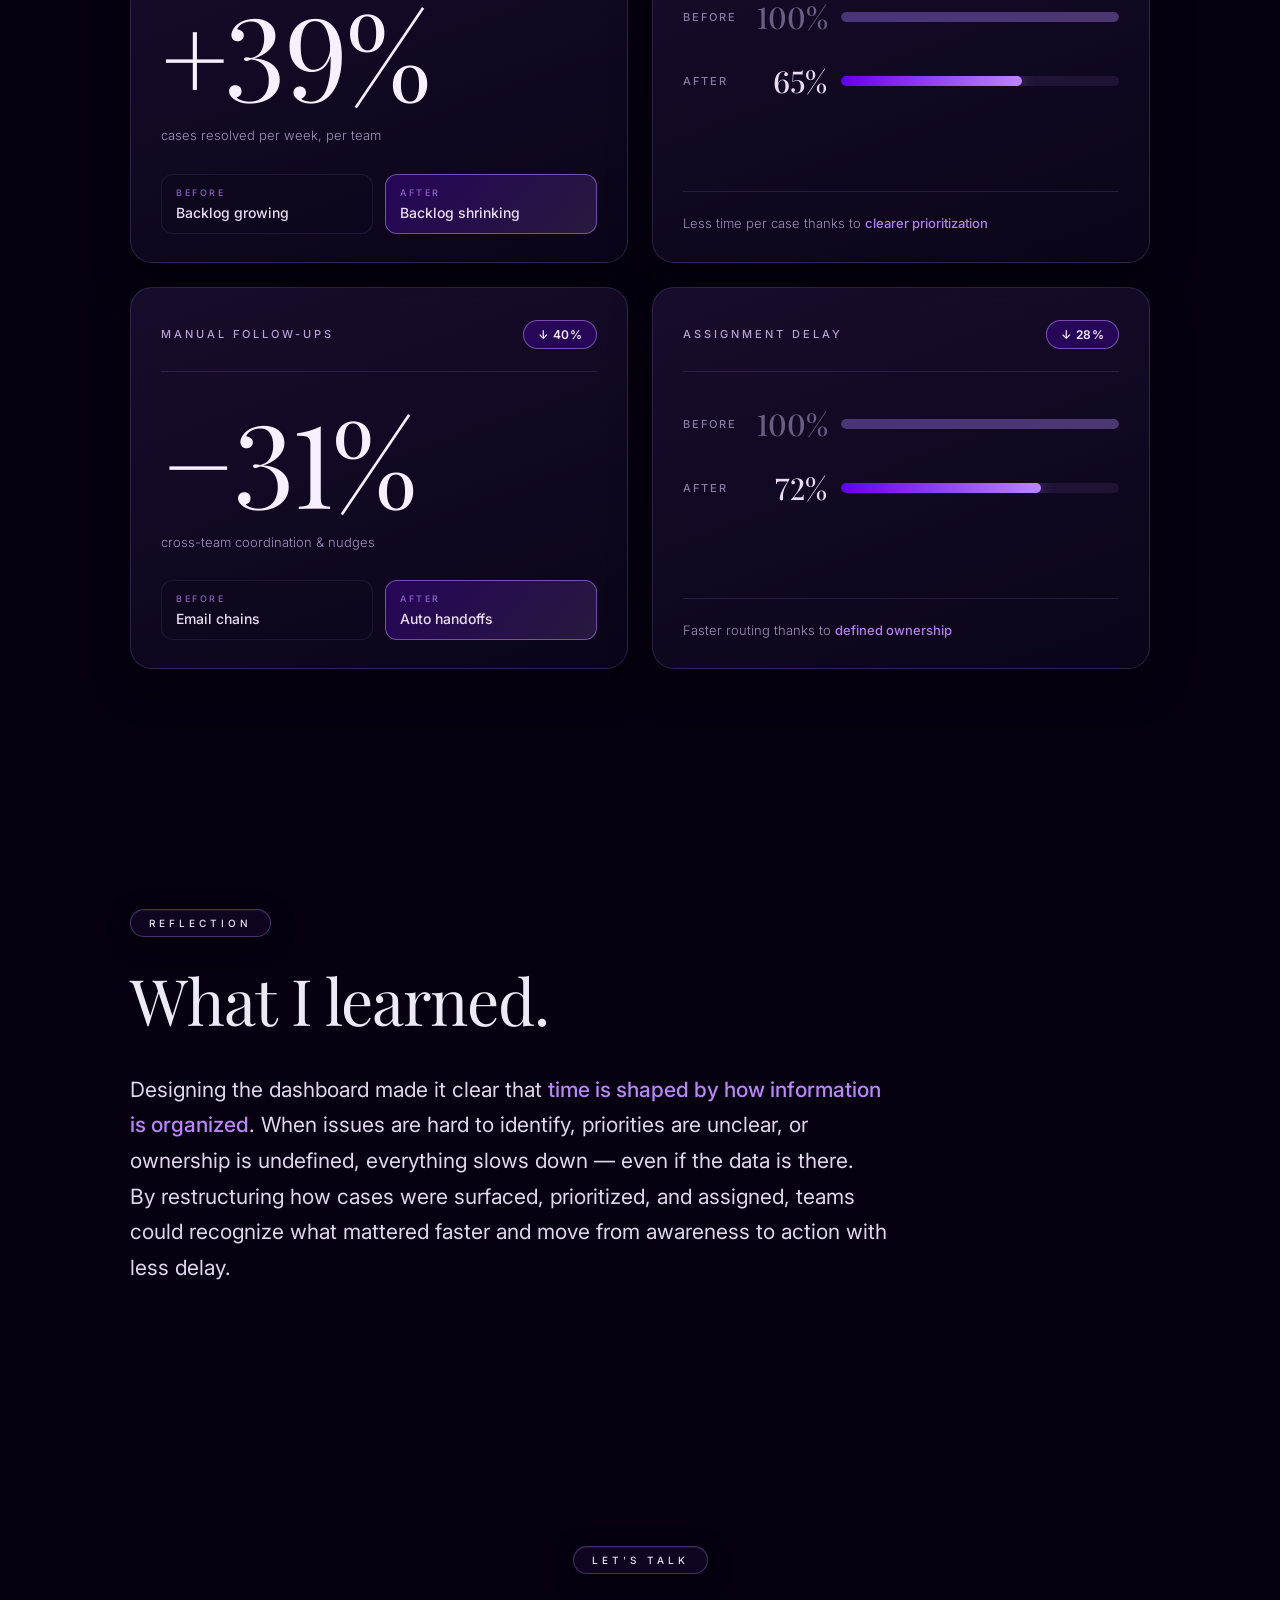
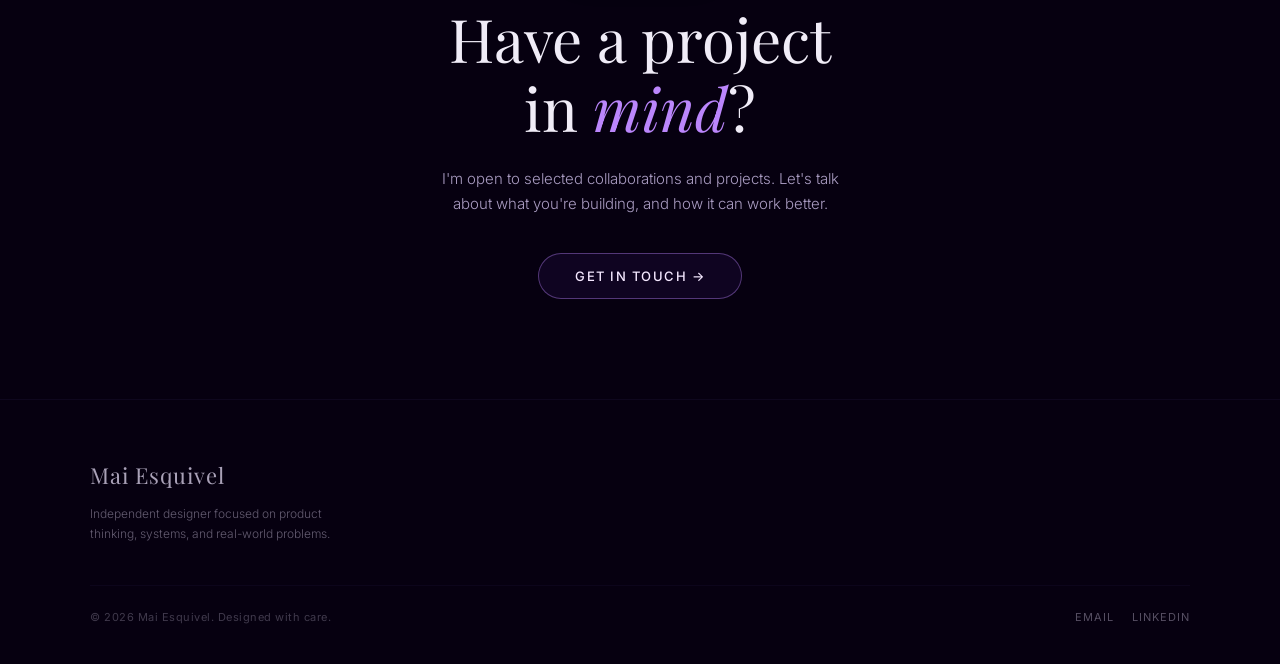
==== commit b614688a: "Update IRYS Dashboard process workflow images (steps 1, 2, 4)" ====
--- a/case-irys-dashboard.html
+++ b/case-irys-dashboard.html
@@ -1274,7 +1274,7 @@
 				<div class="process-flow">
 					<div class="process-row">
 						<div class="process-row-image" data-reveal>
-							<img src="portfolio-img/irys-analytics.webp" alt="Irys analytics dashboard with flags by department and tasks priority" loading="lazy" decoding="async" width="500" height="460" />
+							<img src="portfolio-img/the-process-dashboard-01.webp" alt="Operations research mapping how teams receive, prioritize, and resolve issues" loading="lazy" decoding="async" width="750" height="743" />
 							<span class="process-image-label">Operations Research</span>
 						</div>
 						<div class="process-row-text" data-reveal data-delay="1">
@@ -1286,7 +1286,7 @@
 
 					<div class="process-row reverse">
 						<div class="process-row-image" data-reveal>
-							<img src="portfolio-img/irys-mobile.webp" alt="Mobile app feed showing how reports flow into the dashboard pipeline" loading="lazy" decoding="async" width="500" height="460" />
+							<img src="portfolio-img/the-process-dashboard-02.webp" alt="Synthesis of operational insights into structured journey maps" loading="lazy" decoding="async" width="750" height="743" />
 							<span class="process-image-label">Synthesis</span>
 						</div>
 						<div class="process-row-text" data-reveal data-delay="1">
@@ -1310,7 +1310,7 @@
 
 					<div class="process-row reverse">
 						<div class="process-row-image" data-reveal>
-							<img src="portfolio-img/irys-background.webp" alt="Devices on plinths representing prototypes tested across surfaces" loading="lazy" decoding="async" width="500" height="460" />
+							<img src="portfolio-img/the-process-dashboard-04.webp" alt="Iterative dashboard prototypes designed for prioritization, clarity, and execution" loading="lazy" decoding="async" width="750" height="743" />
 							<span class="process-image-label">Prototype &amp; Test</span>
 						</div>
 						<div class="process-row-text" data-reveal data-delay="1">
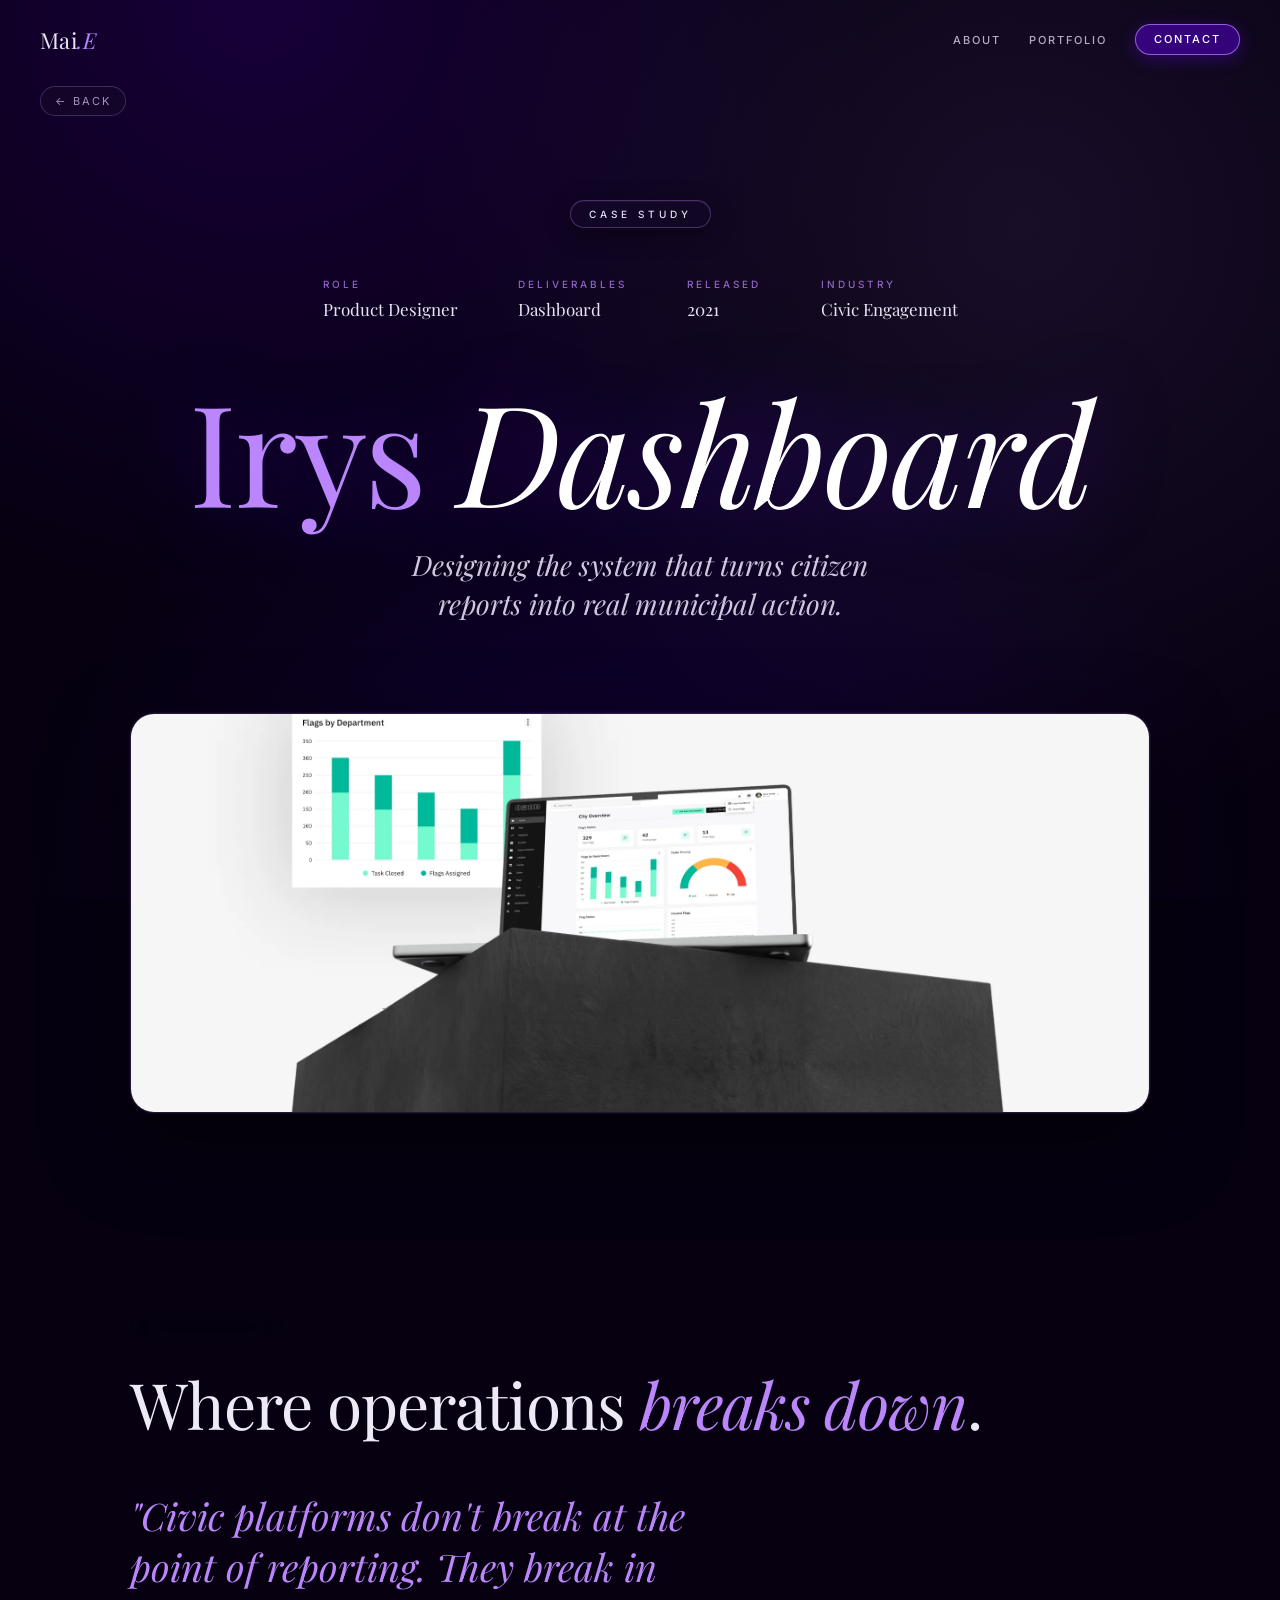
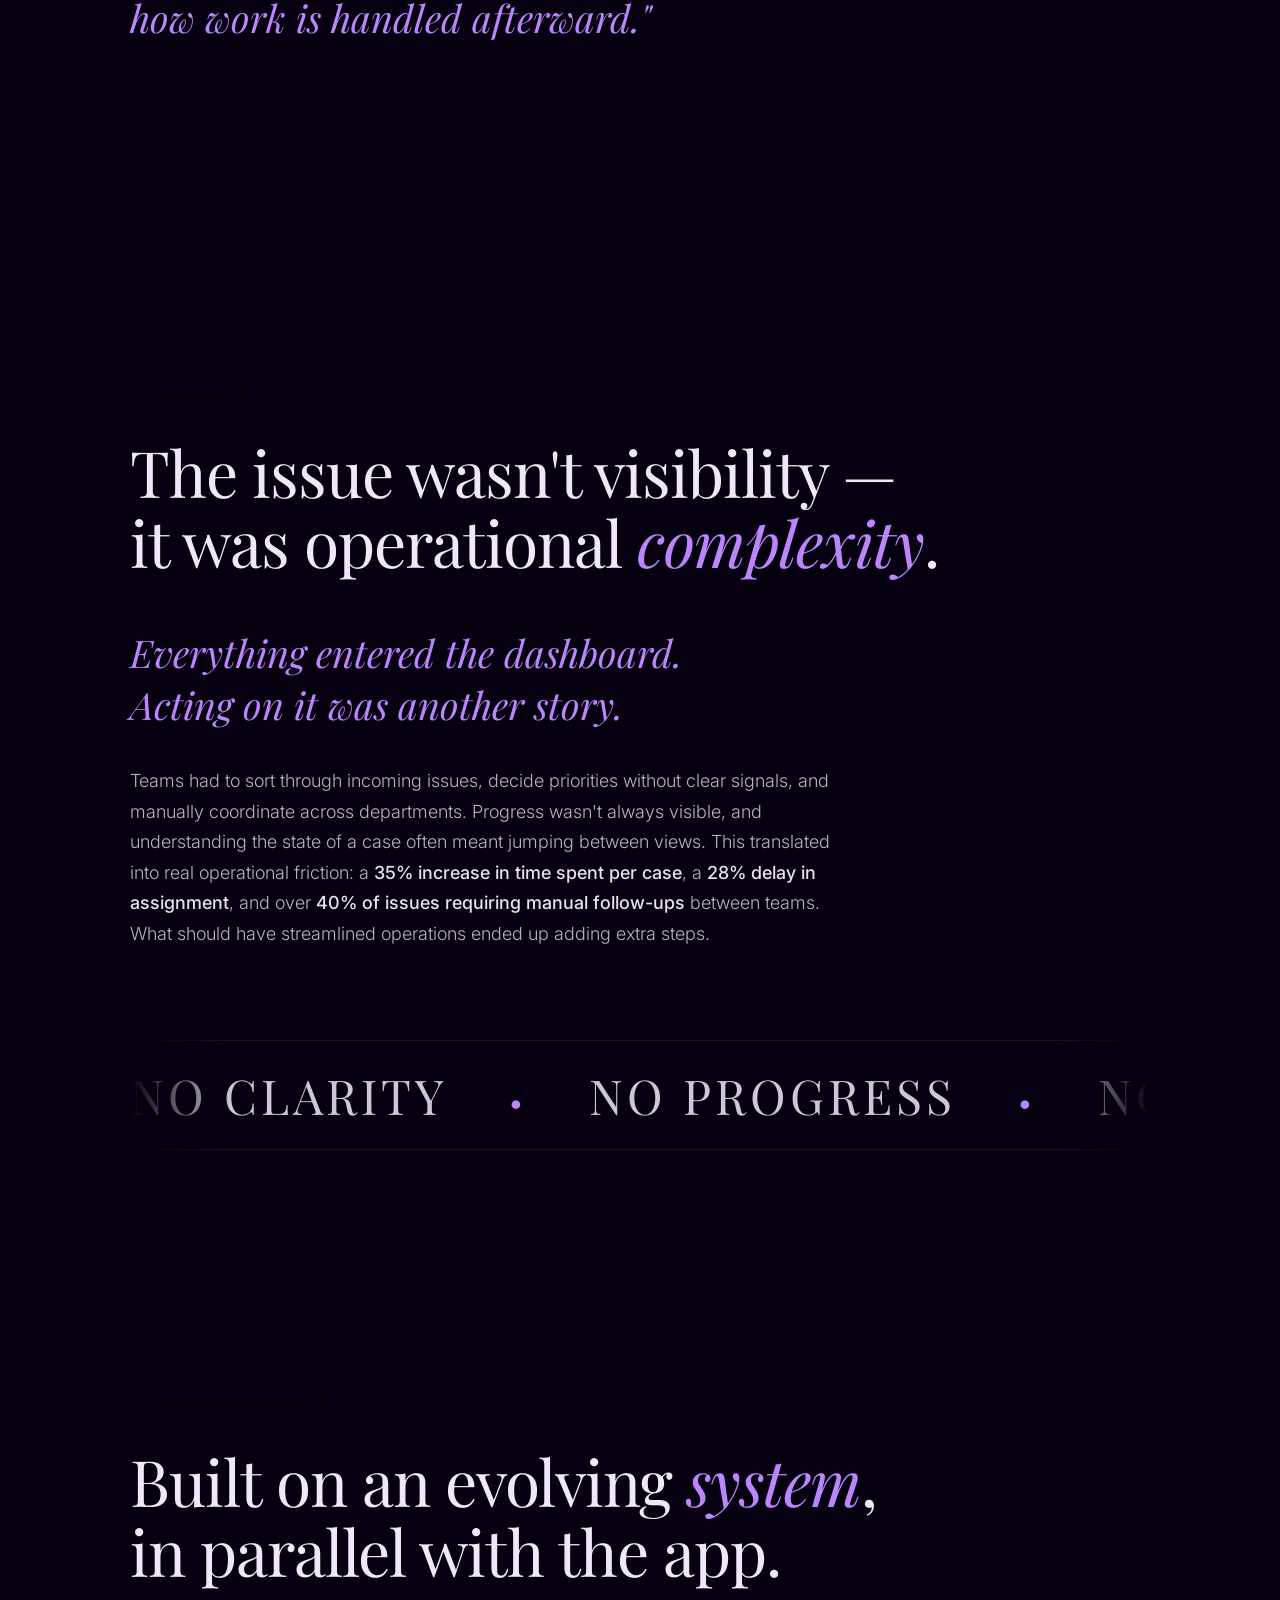
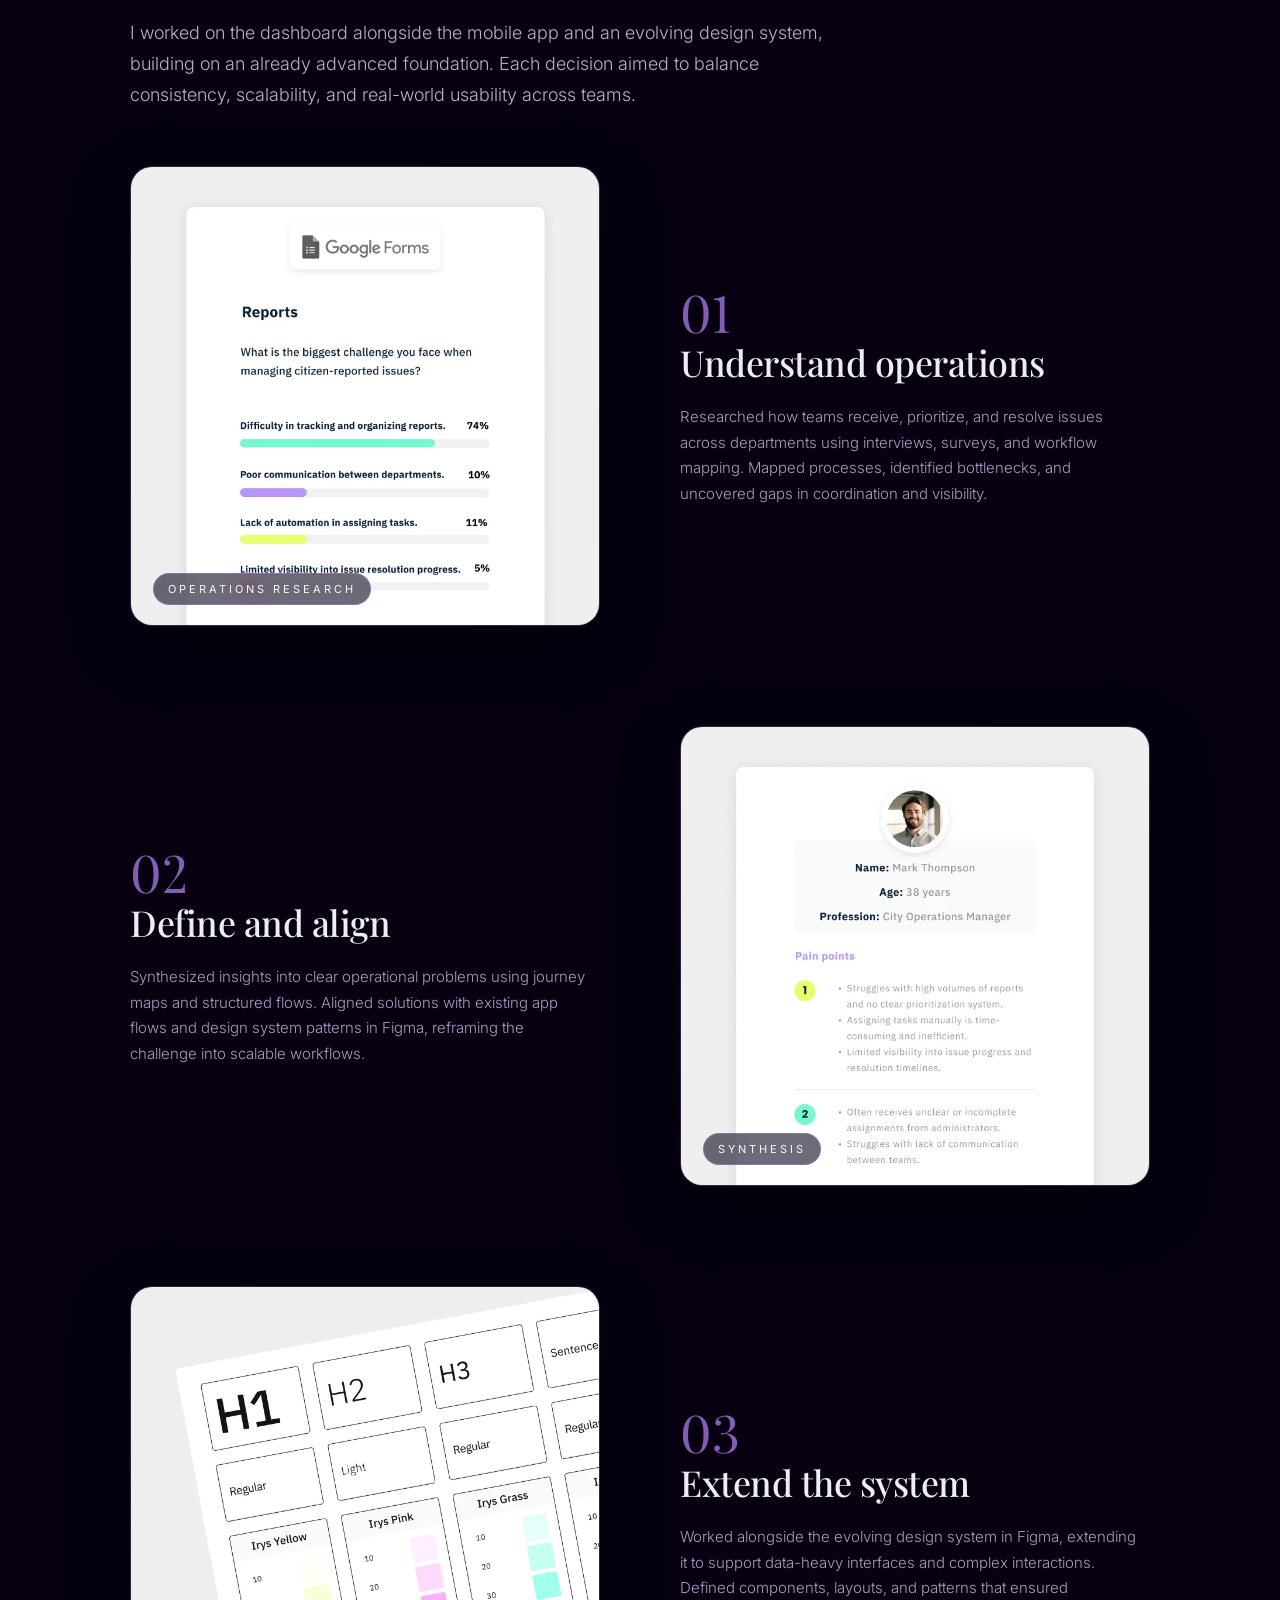
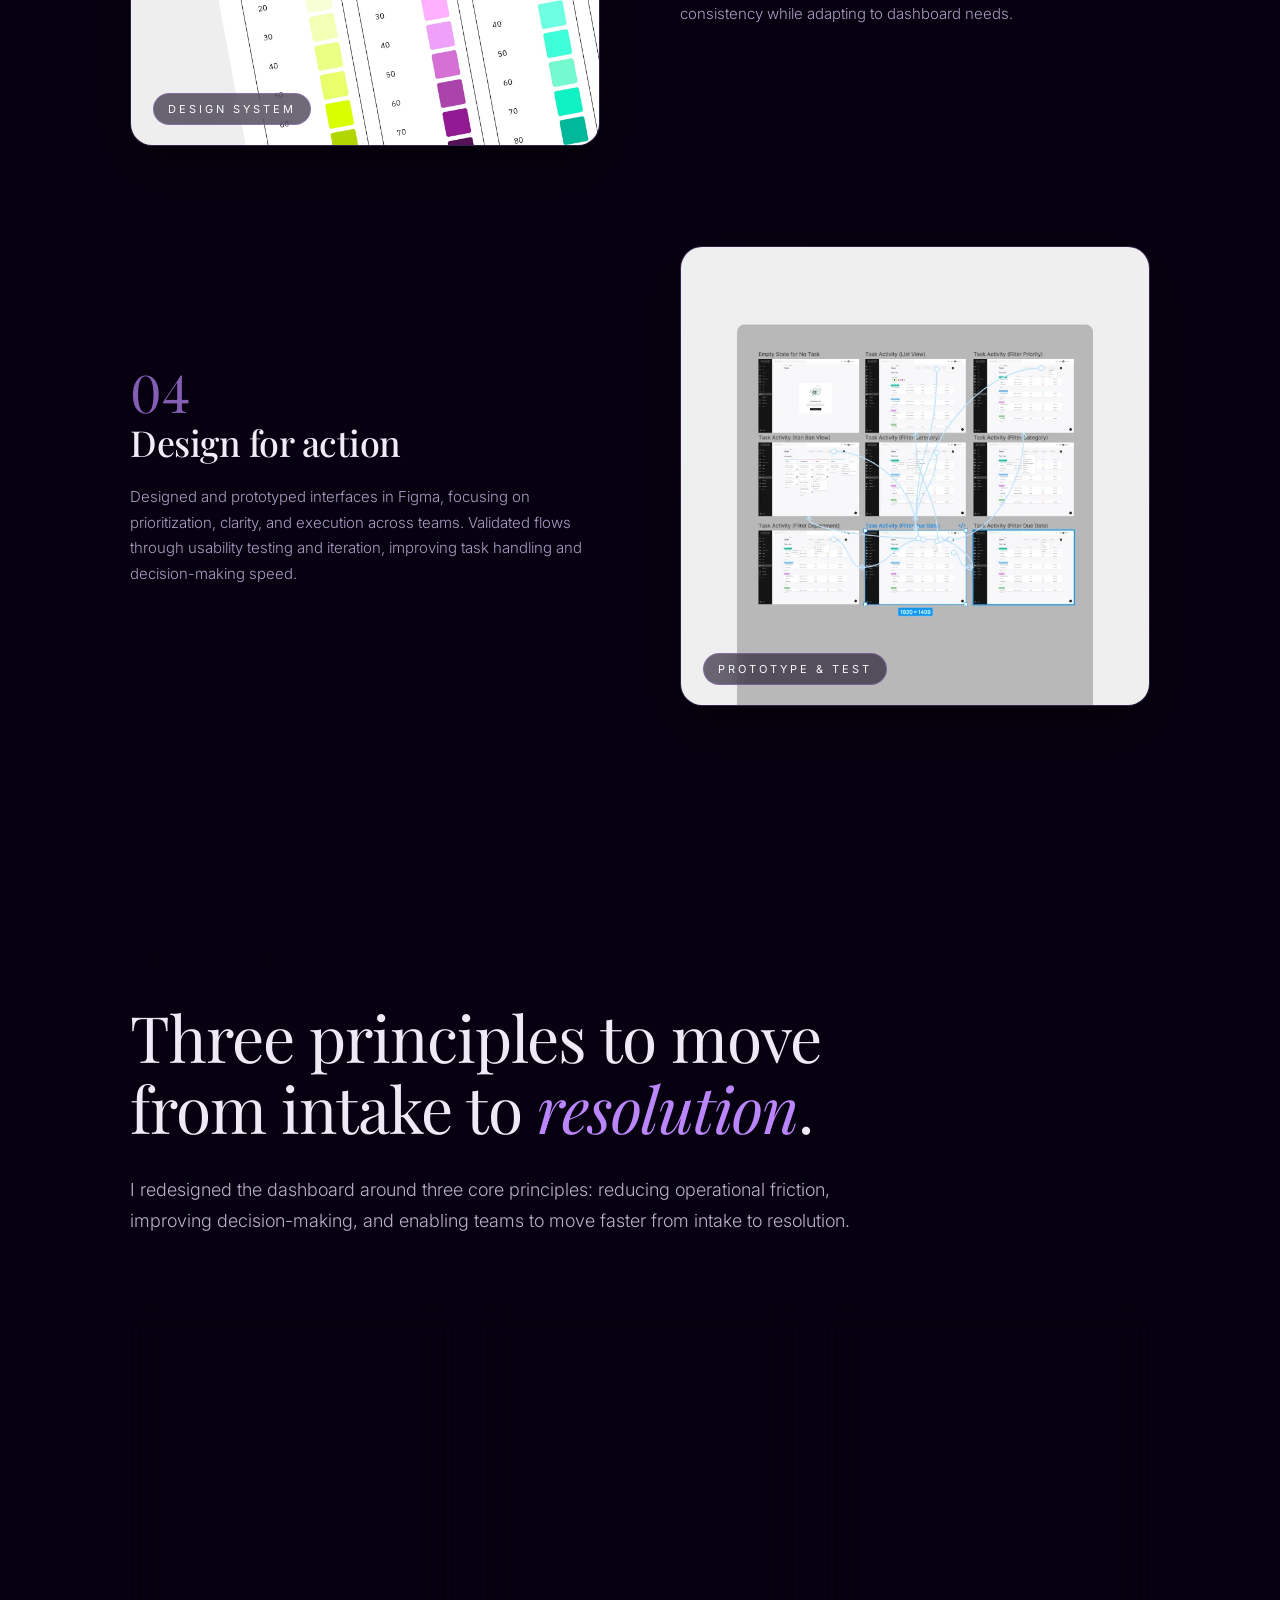
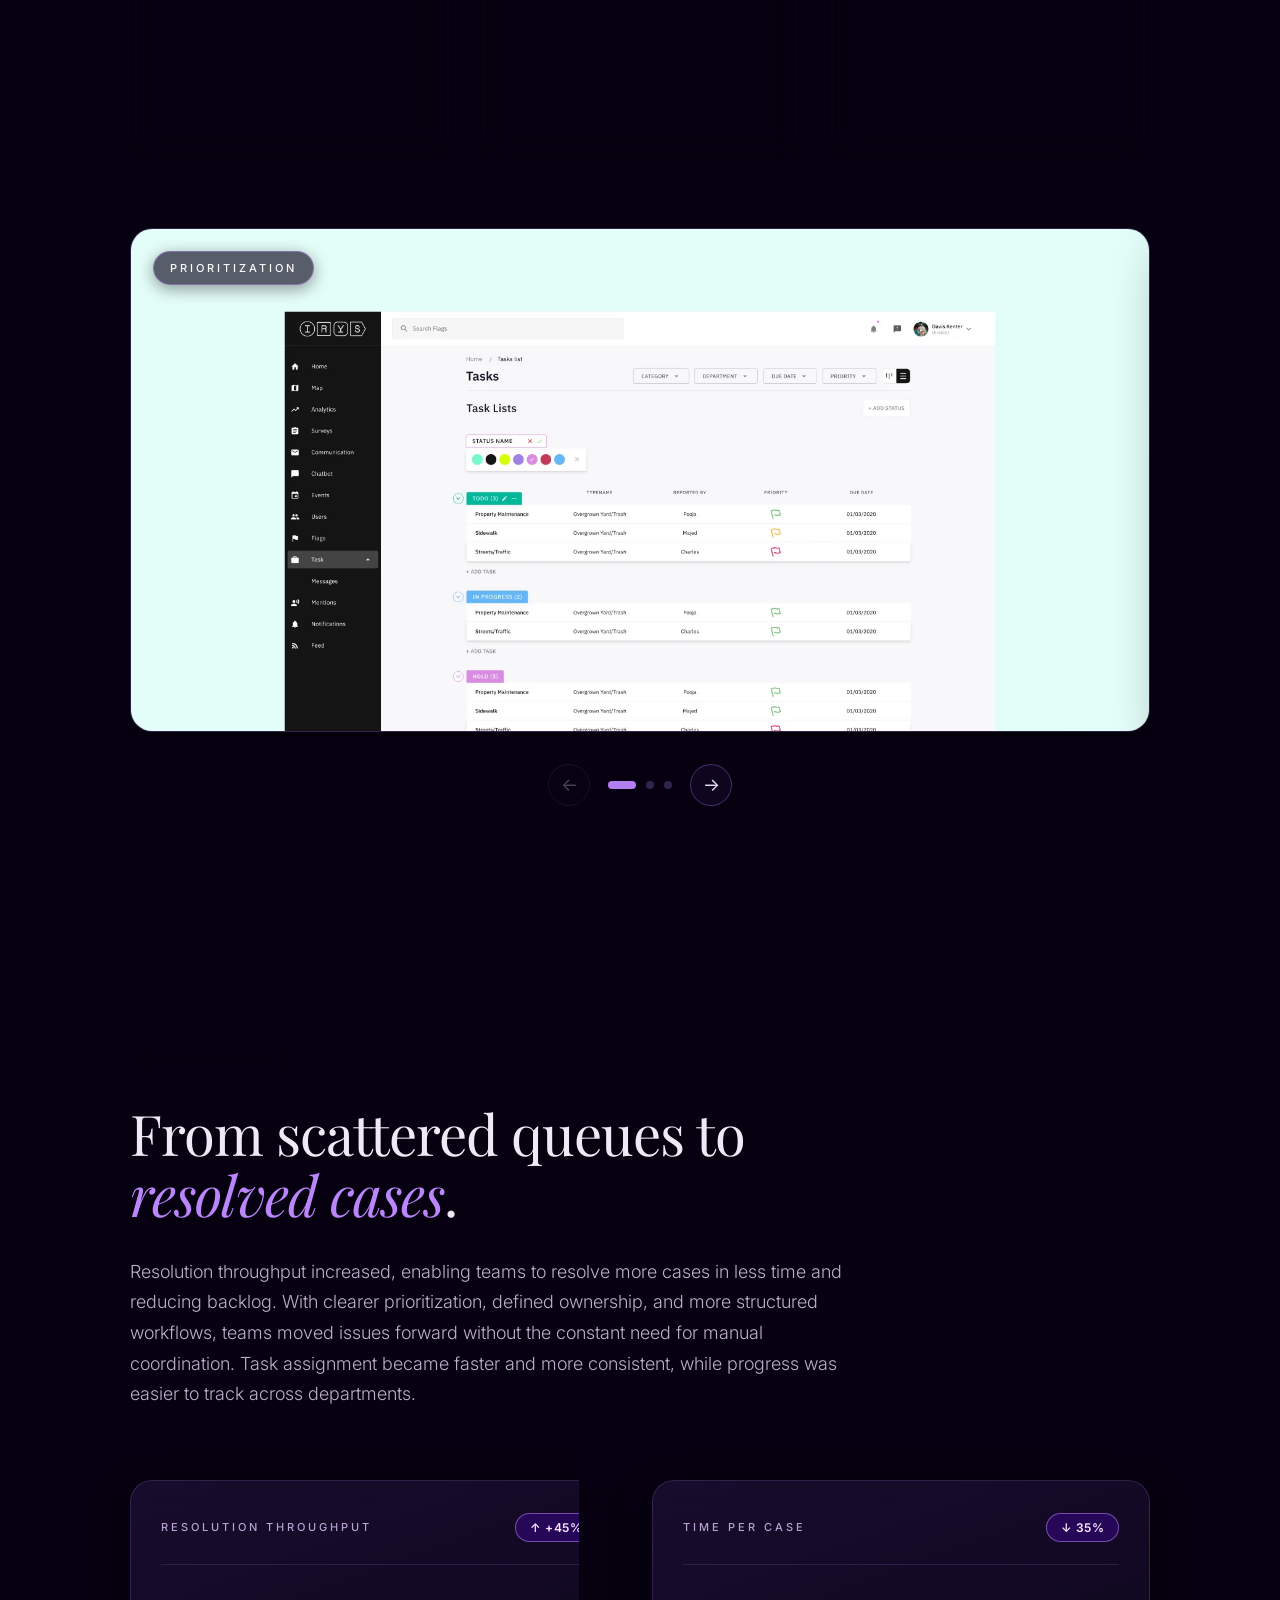
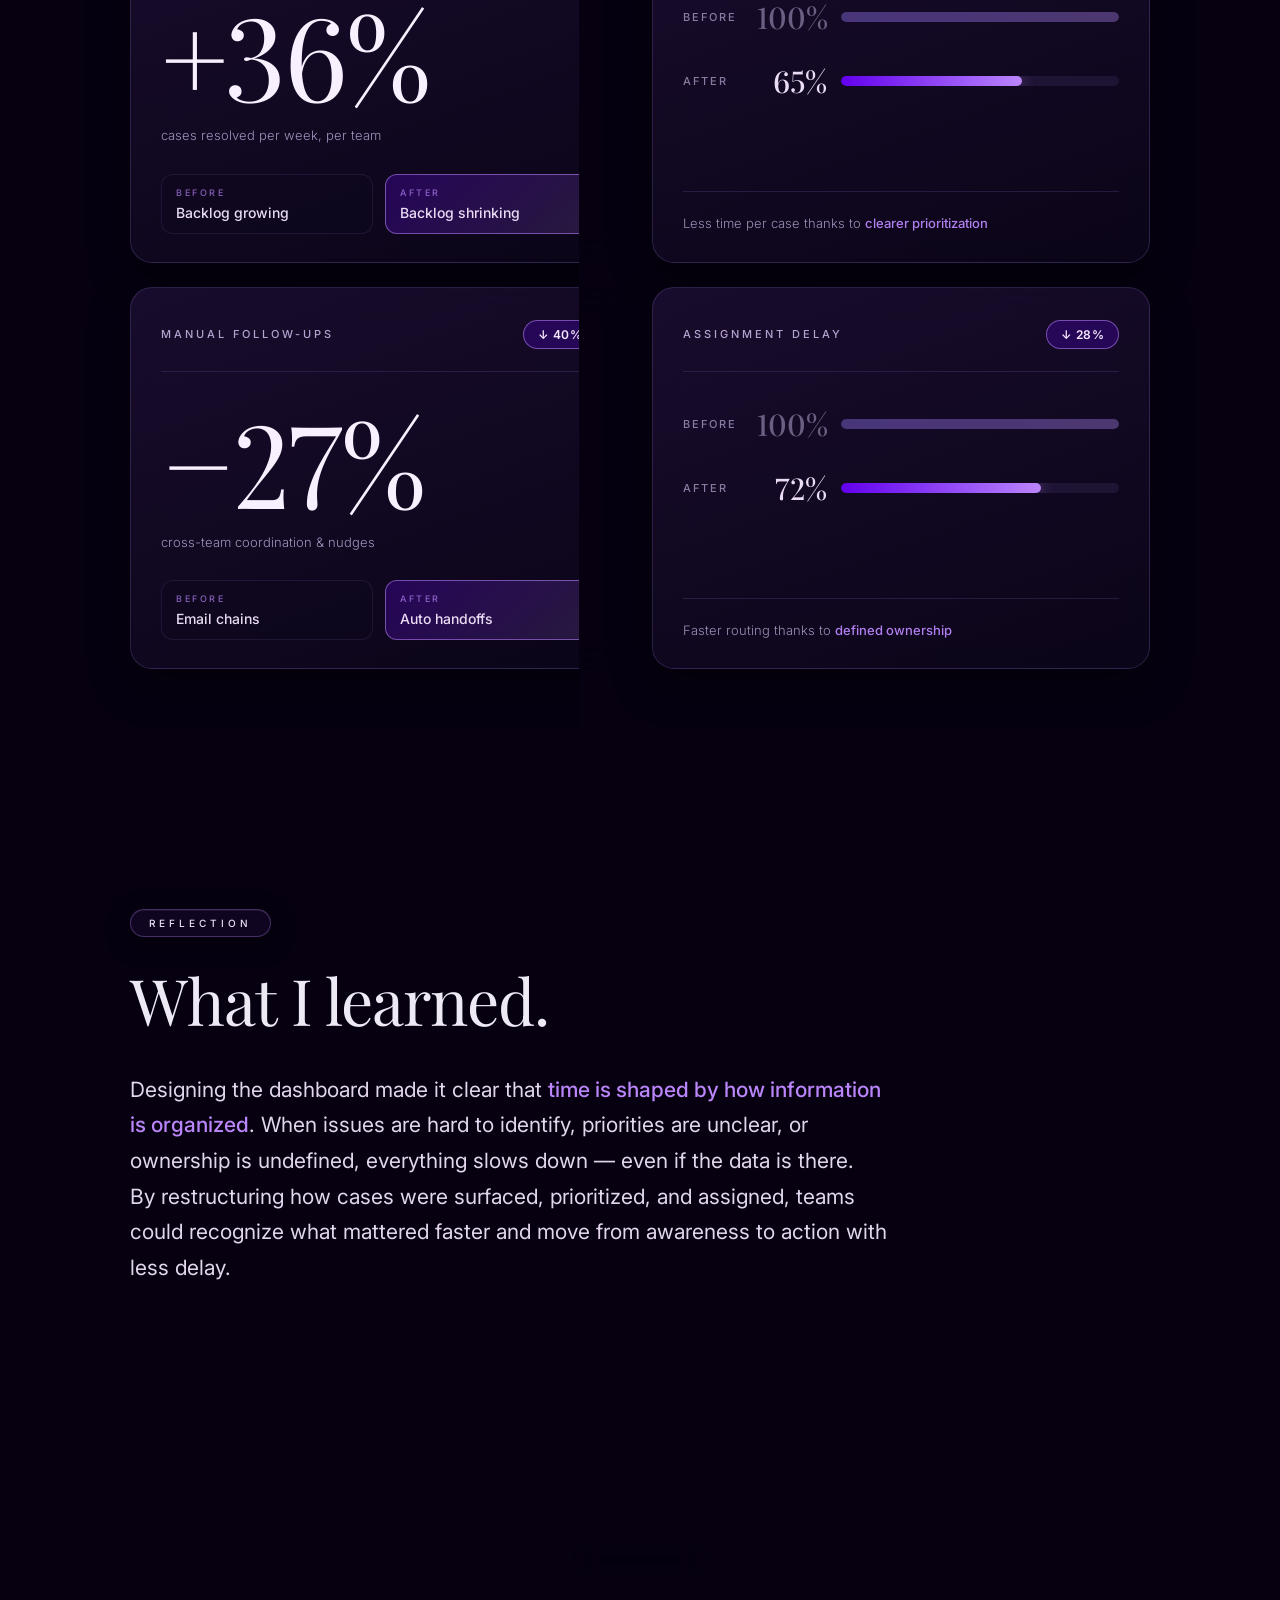
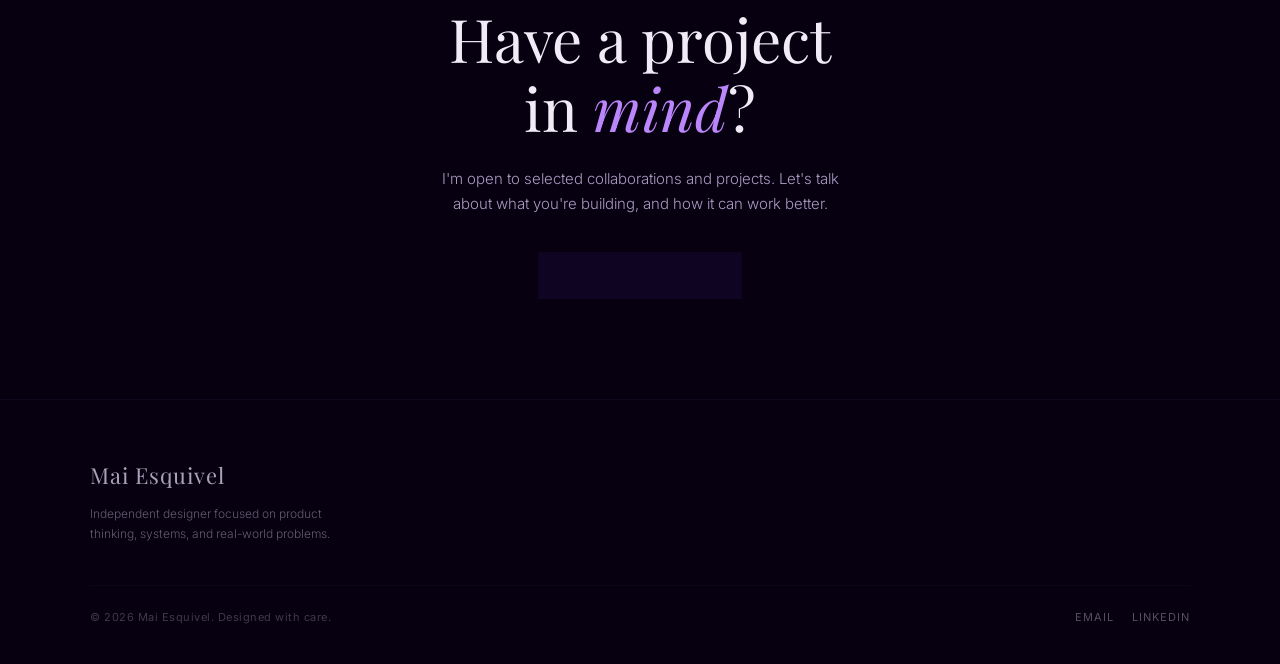
==== commit 68a642aa: "Add Vercel Speed Insights tracking" ====
--- a/case-irys-dashboard.html
+++ b/case-irys-dashboard.html
@@ -1717,5 +1717,8 @@
 			observer.observe(outcomesSection);
 		})();
 	</script>
+
+	<!-- Vercel Speed Insights -->
+	<script defer src="/_vercel/speed-insights/script.js"></script>
 </body>
 </html>
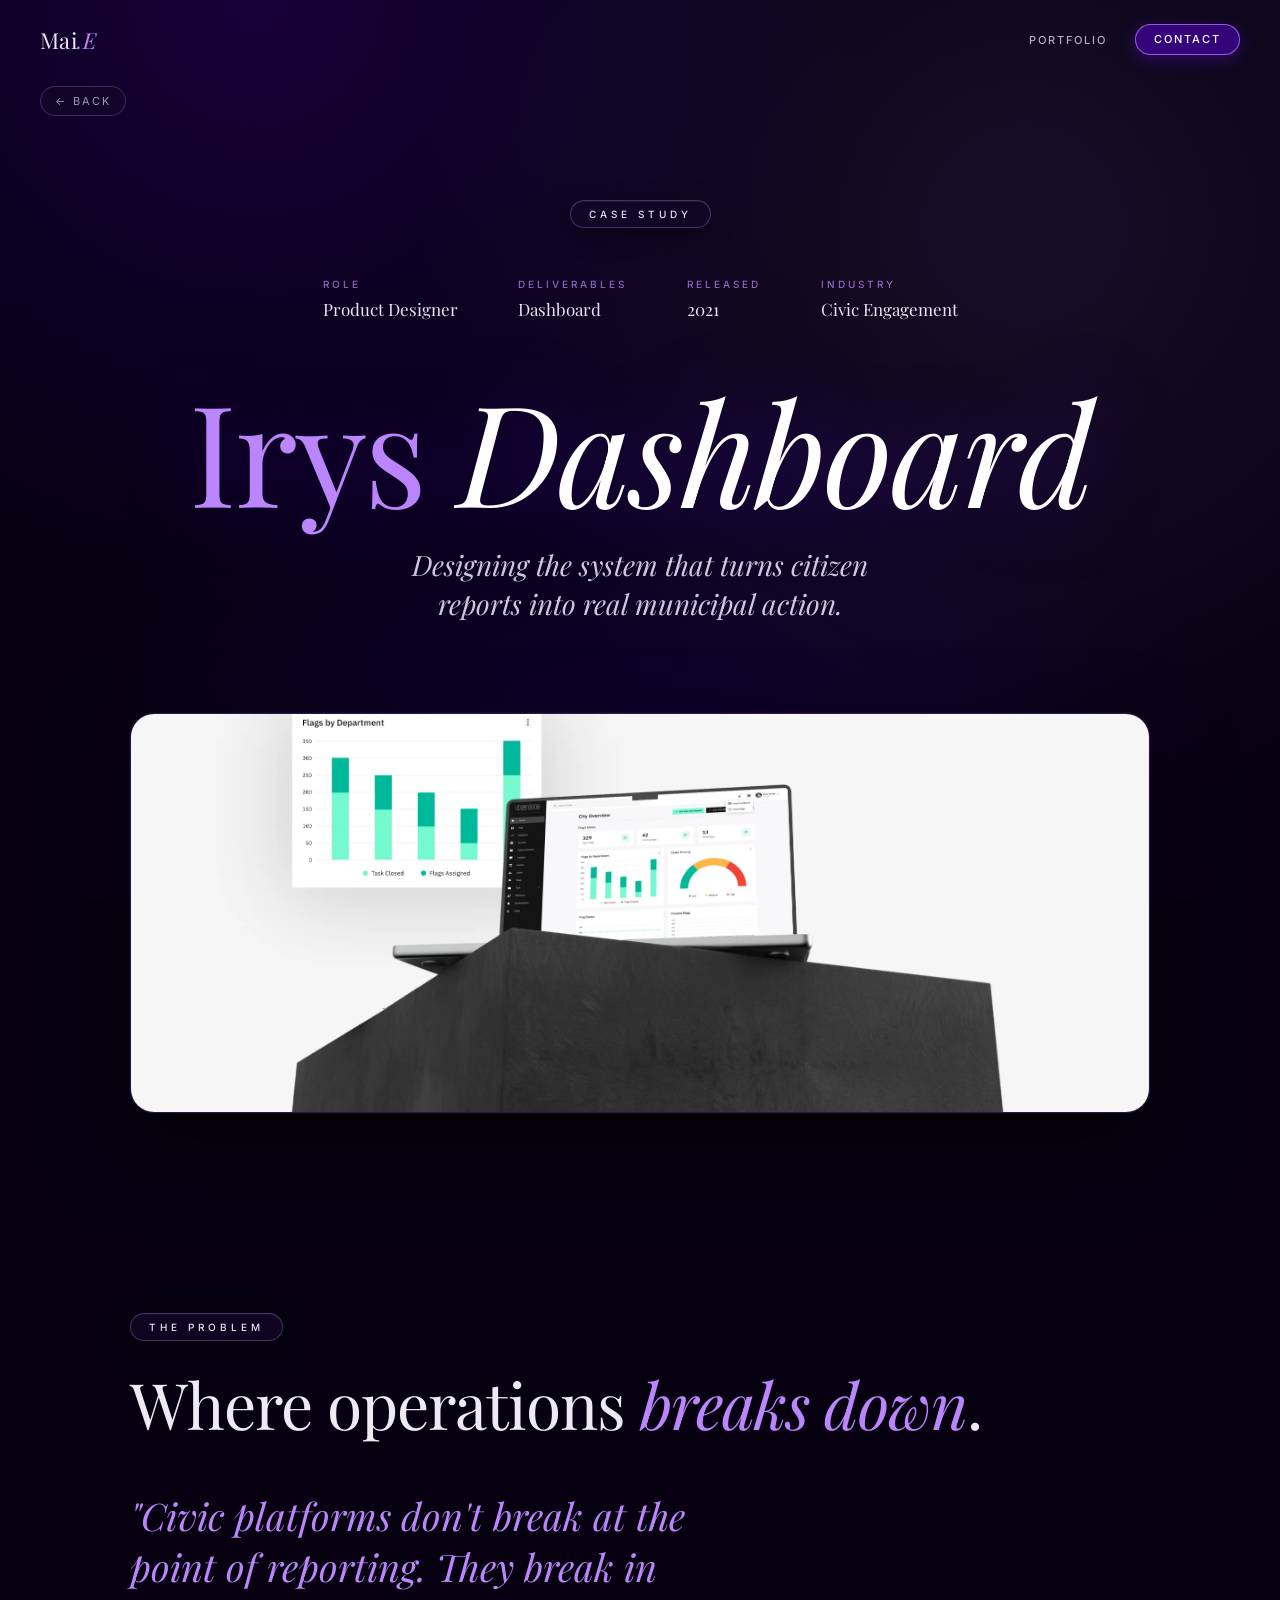
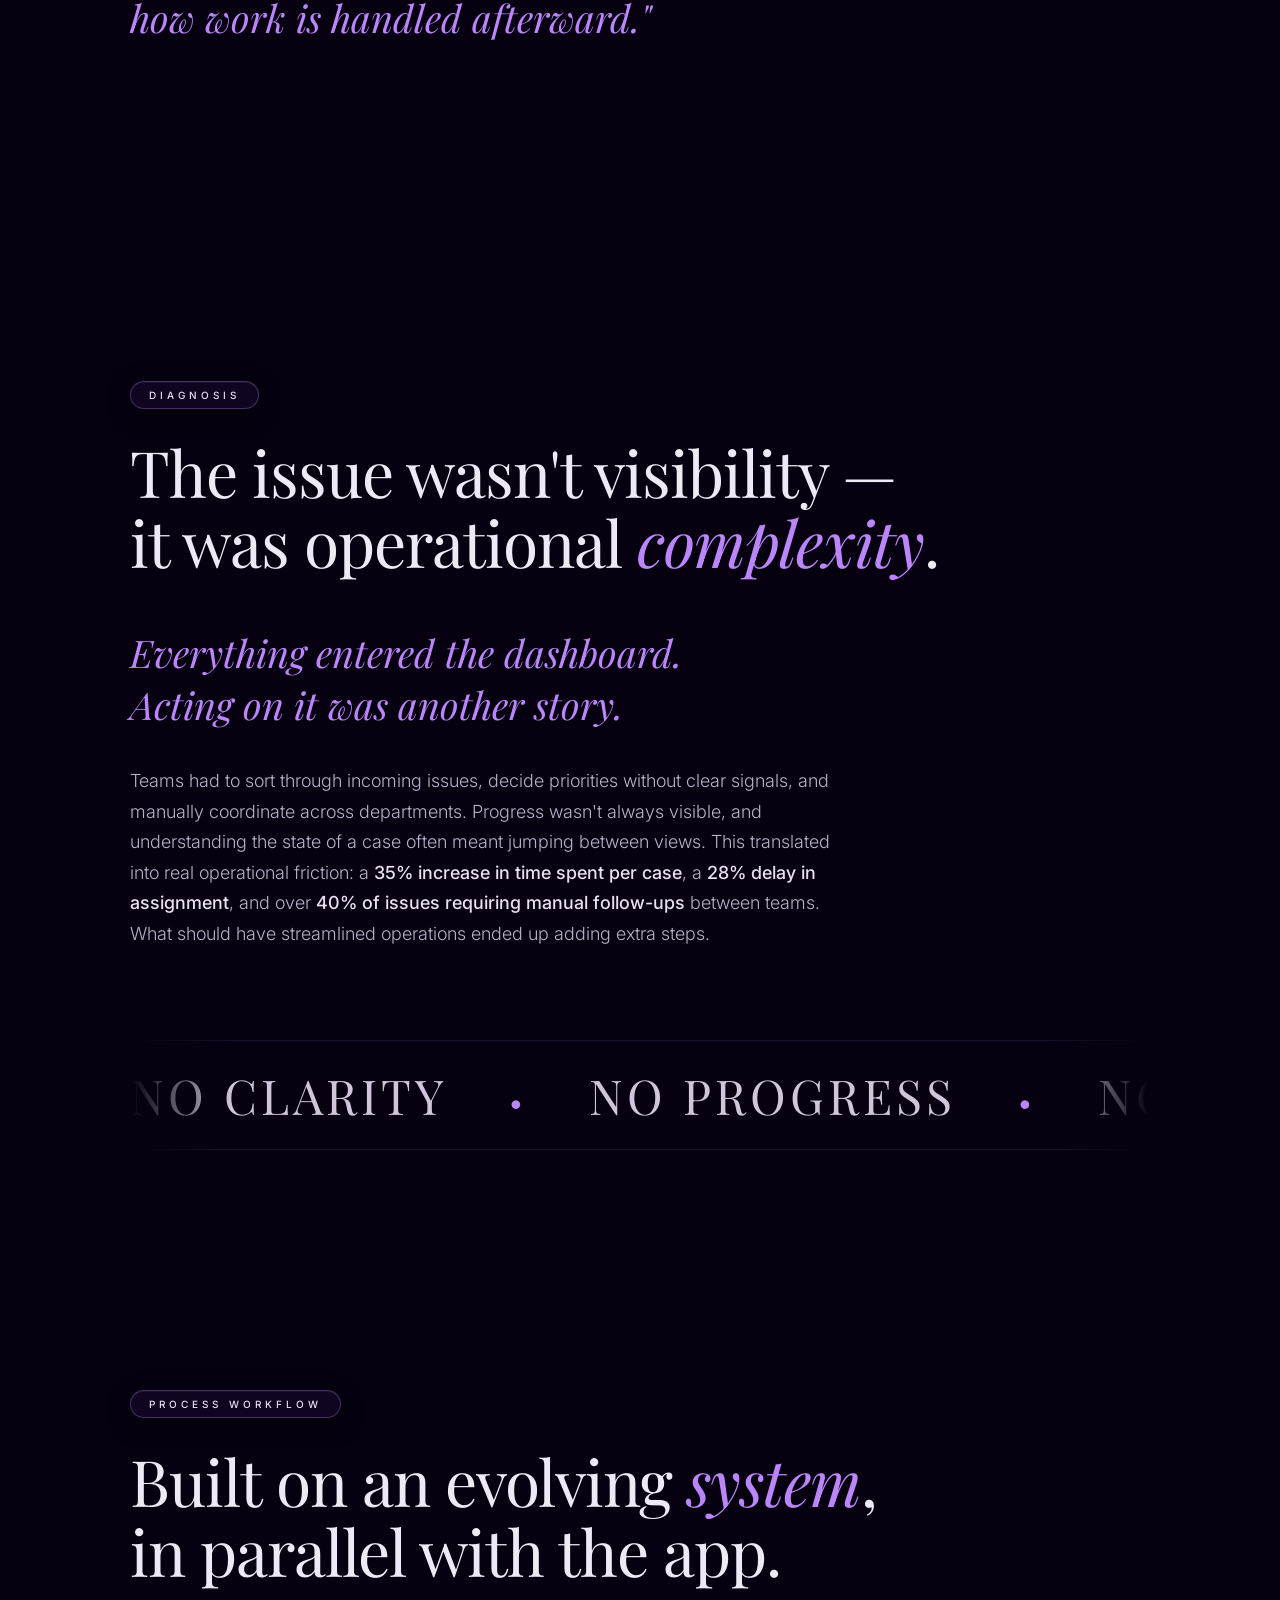
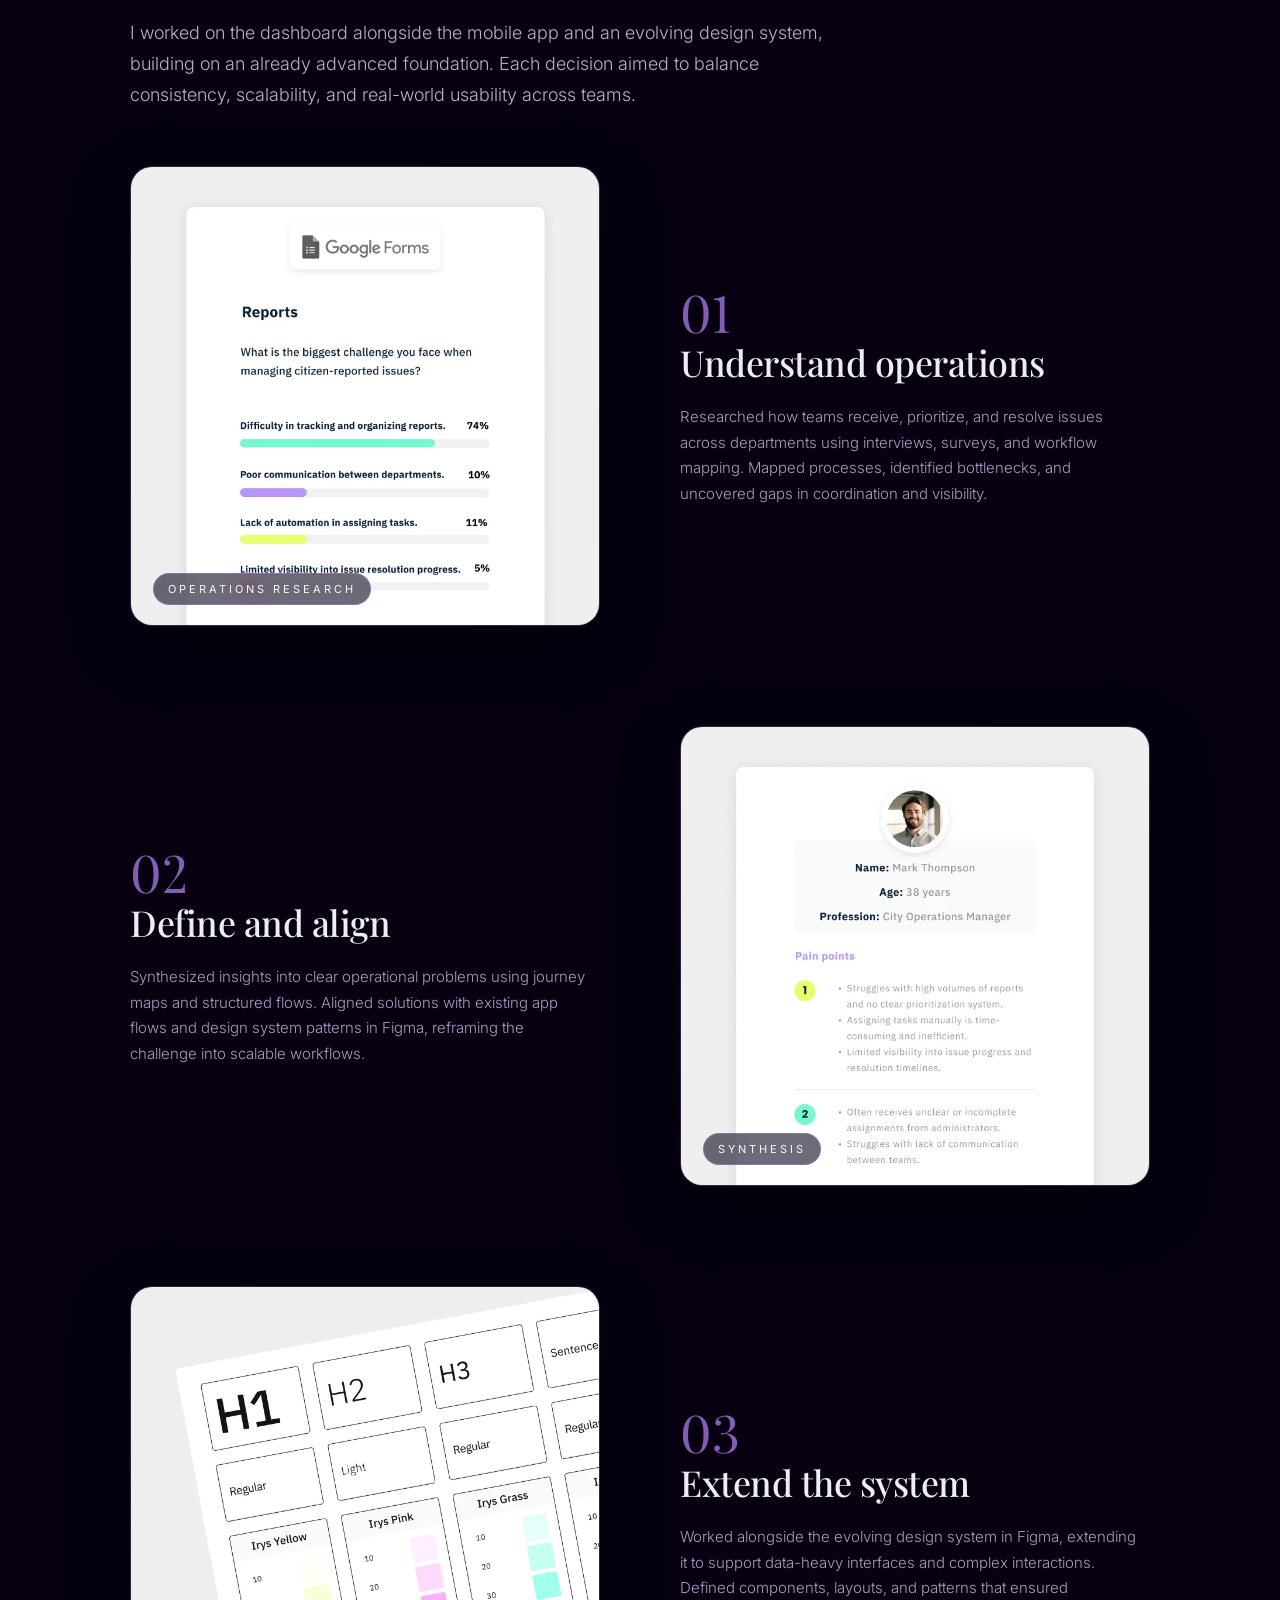
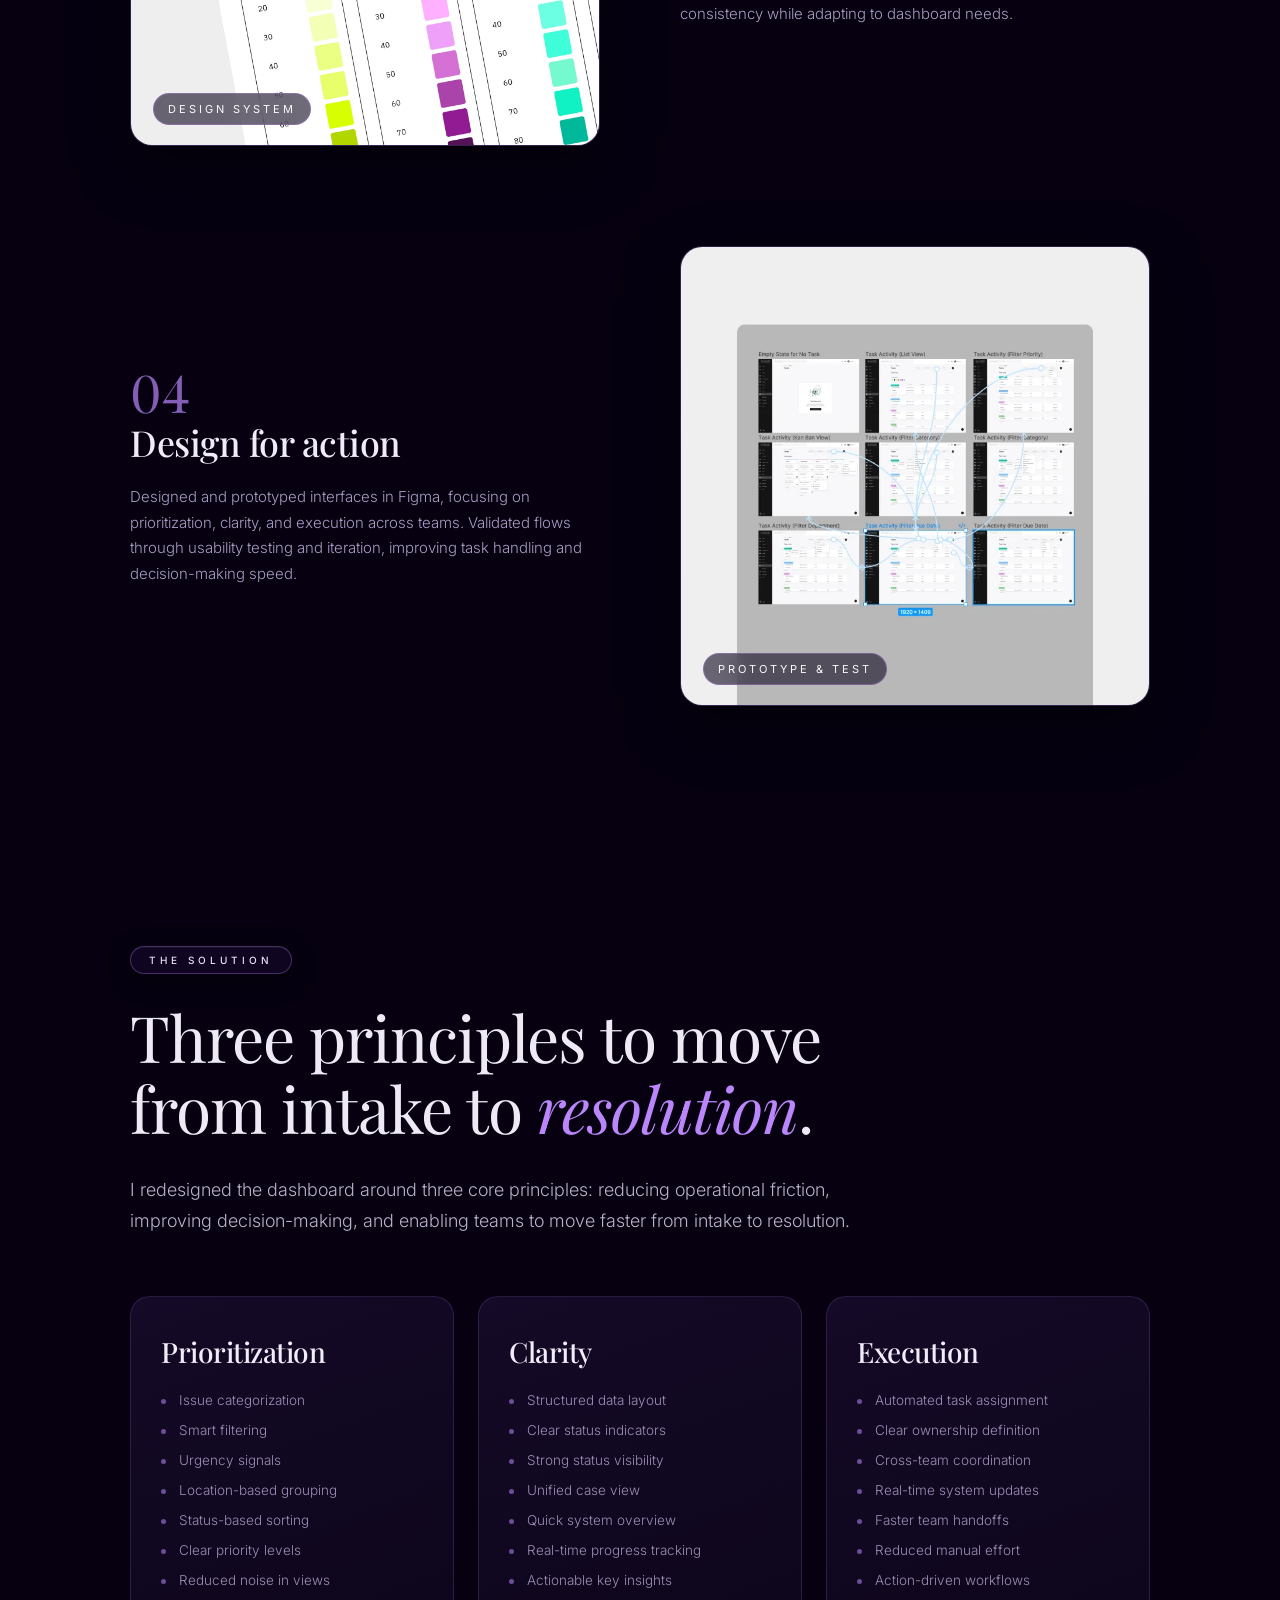
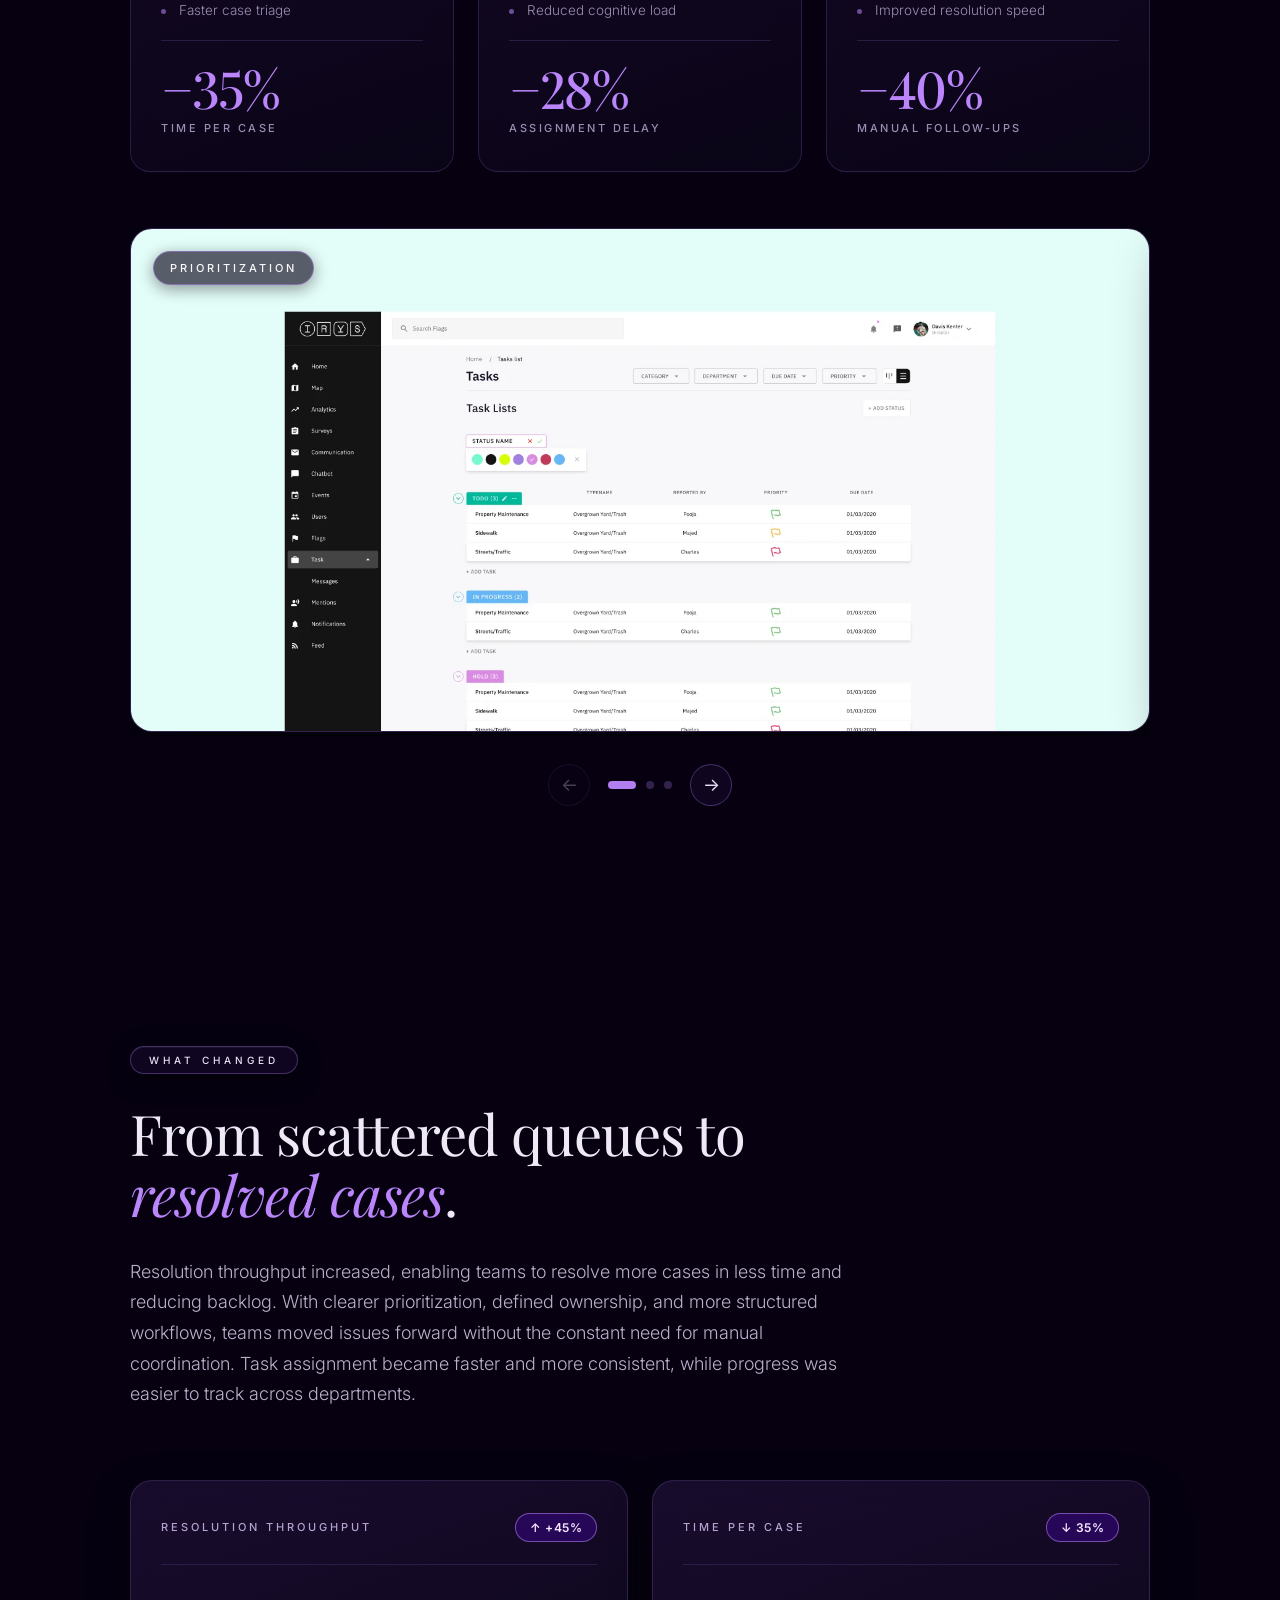
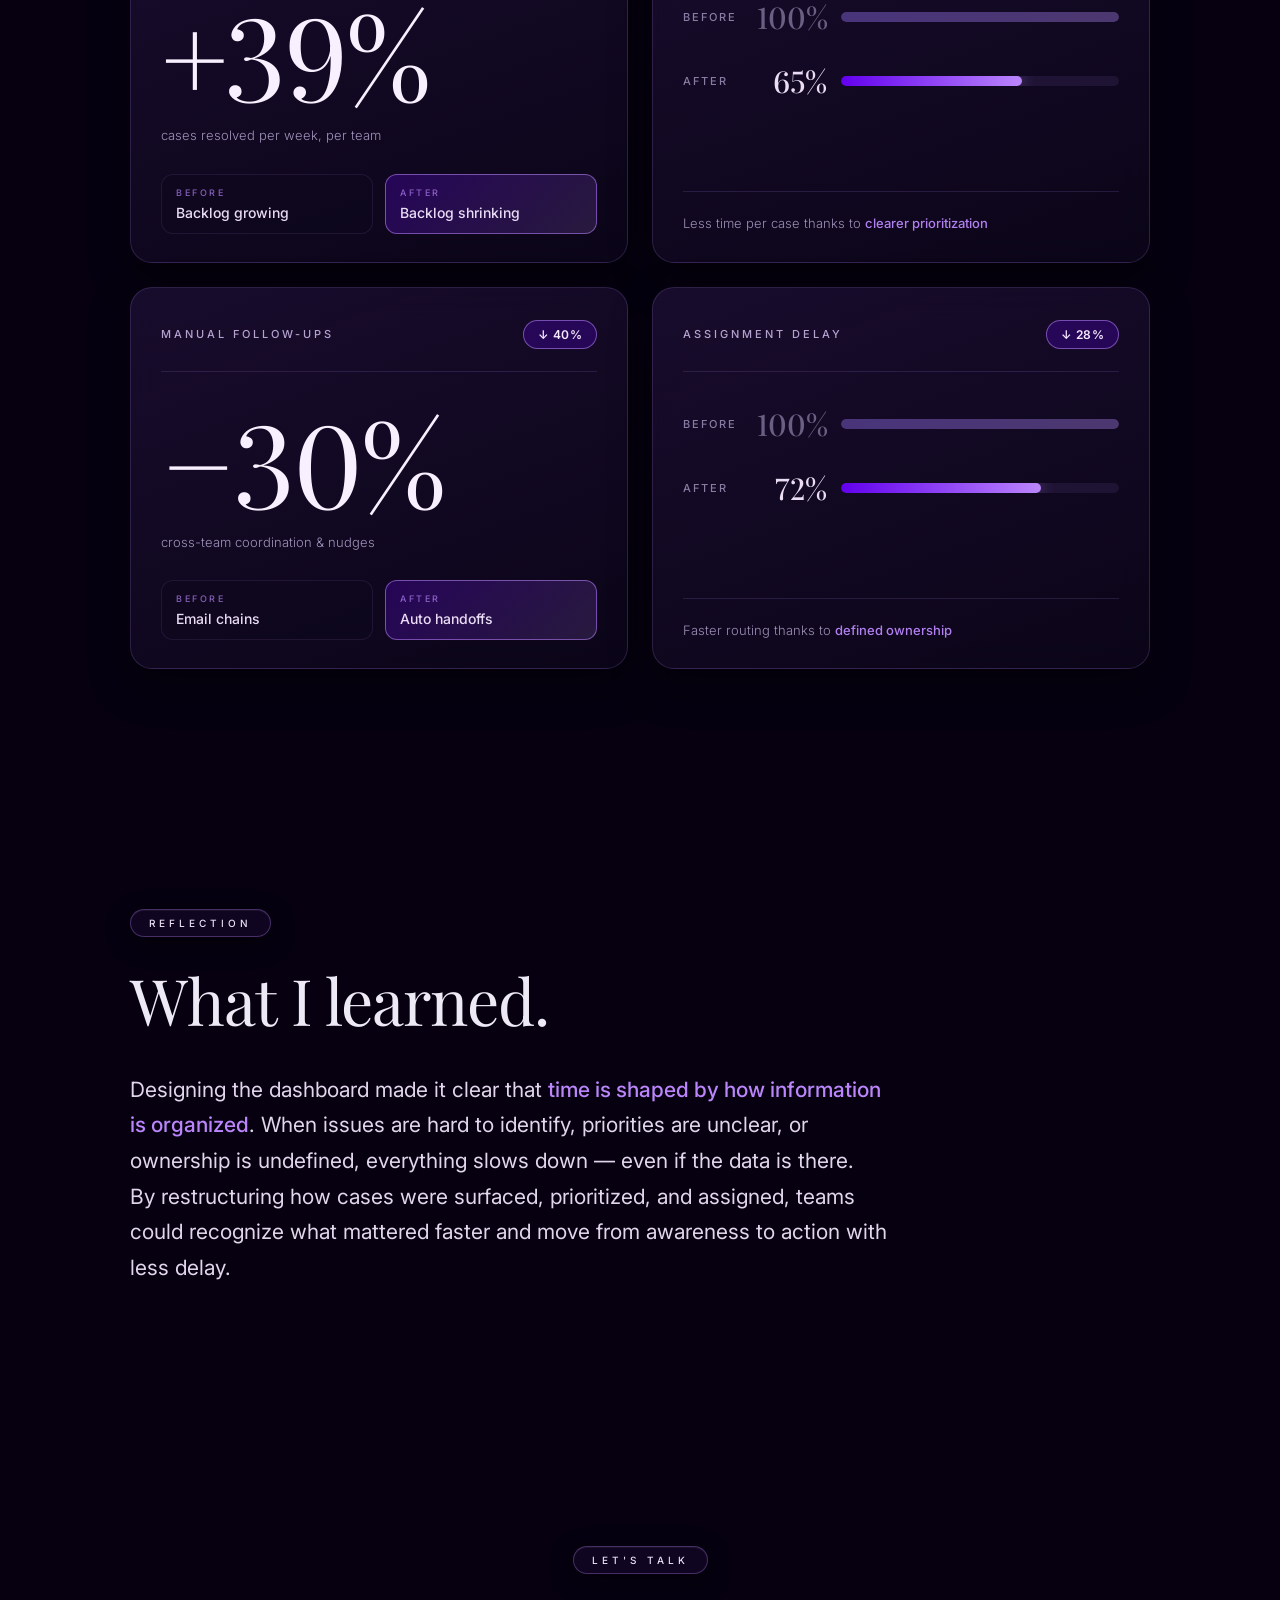
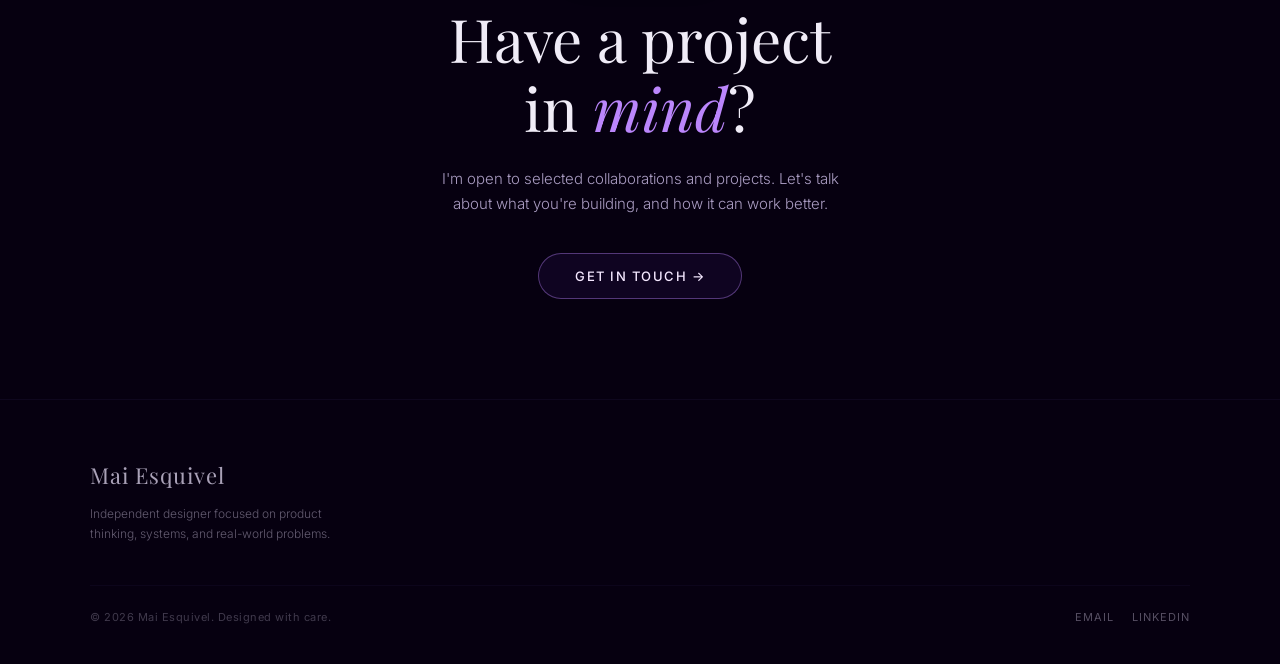
==== commit 4ae82310: "about" ====
--- a/case-irys-dashboard.html
+++ b/case-irys-dashboard.html
@@ -1183,7 +1183,6 @@
 	<nav class="nav-float">
 		<a class="nav-logo" href="index.html">Mai<span class="nav-logo-accent">.E</span></a>
 		<div class="nav-links">
-			<a href="index.html#about">About</a>
 			<a href="portfolio.html">Portfolio</a>
 			<a href="https://wa.me/5493413592122" target="_blank" rel="noopener noreferrer" class="nav-contact-btn">Contact</a>
 		</div>
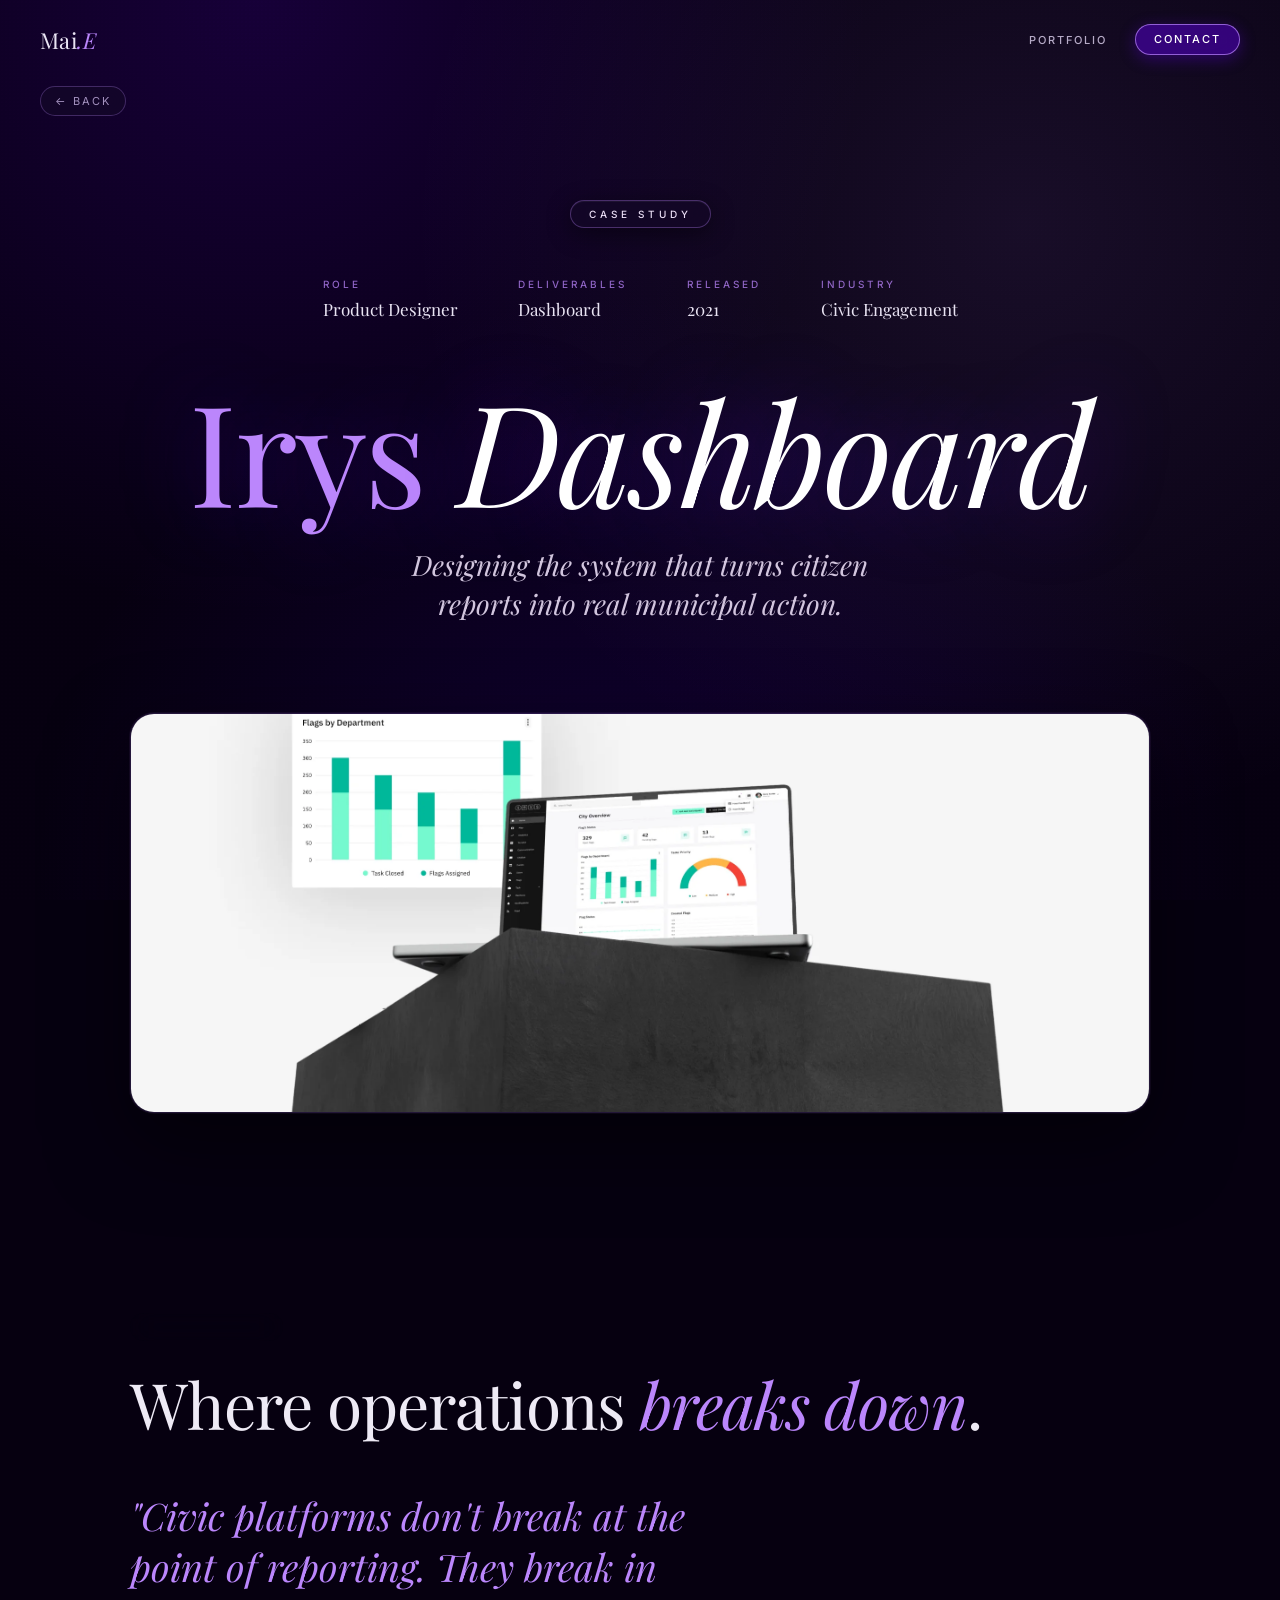
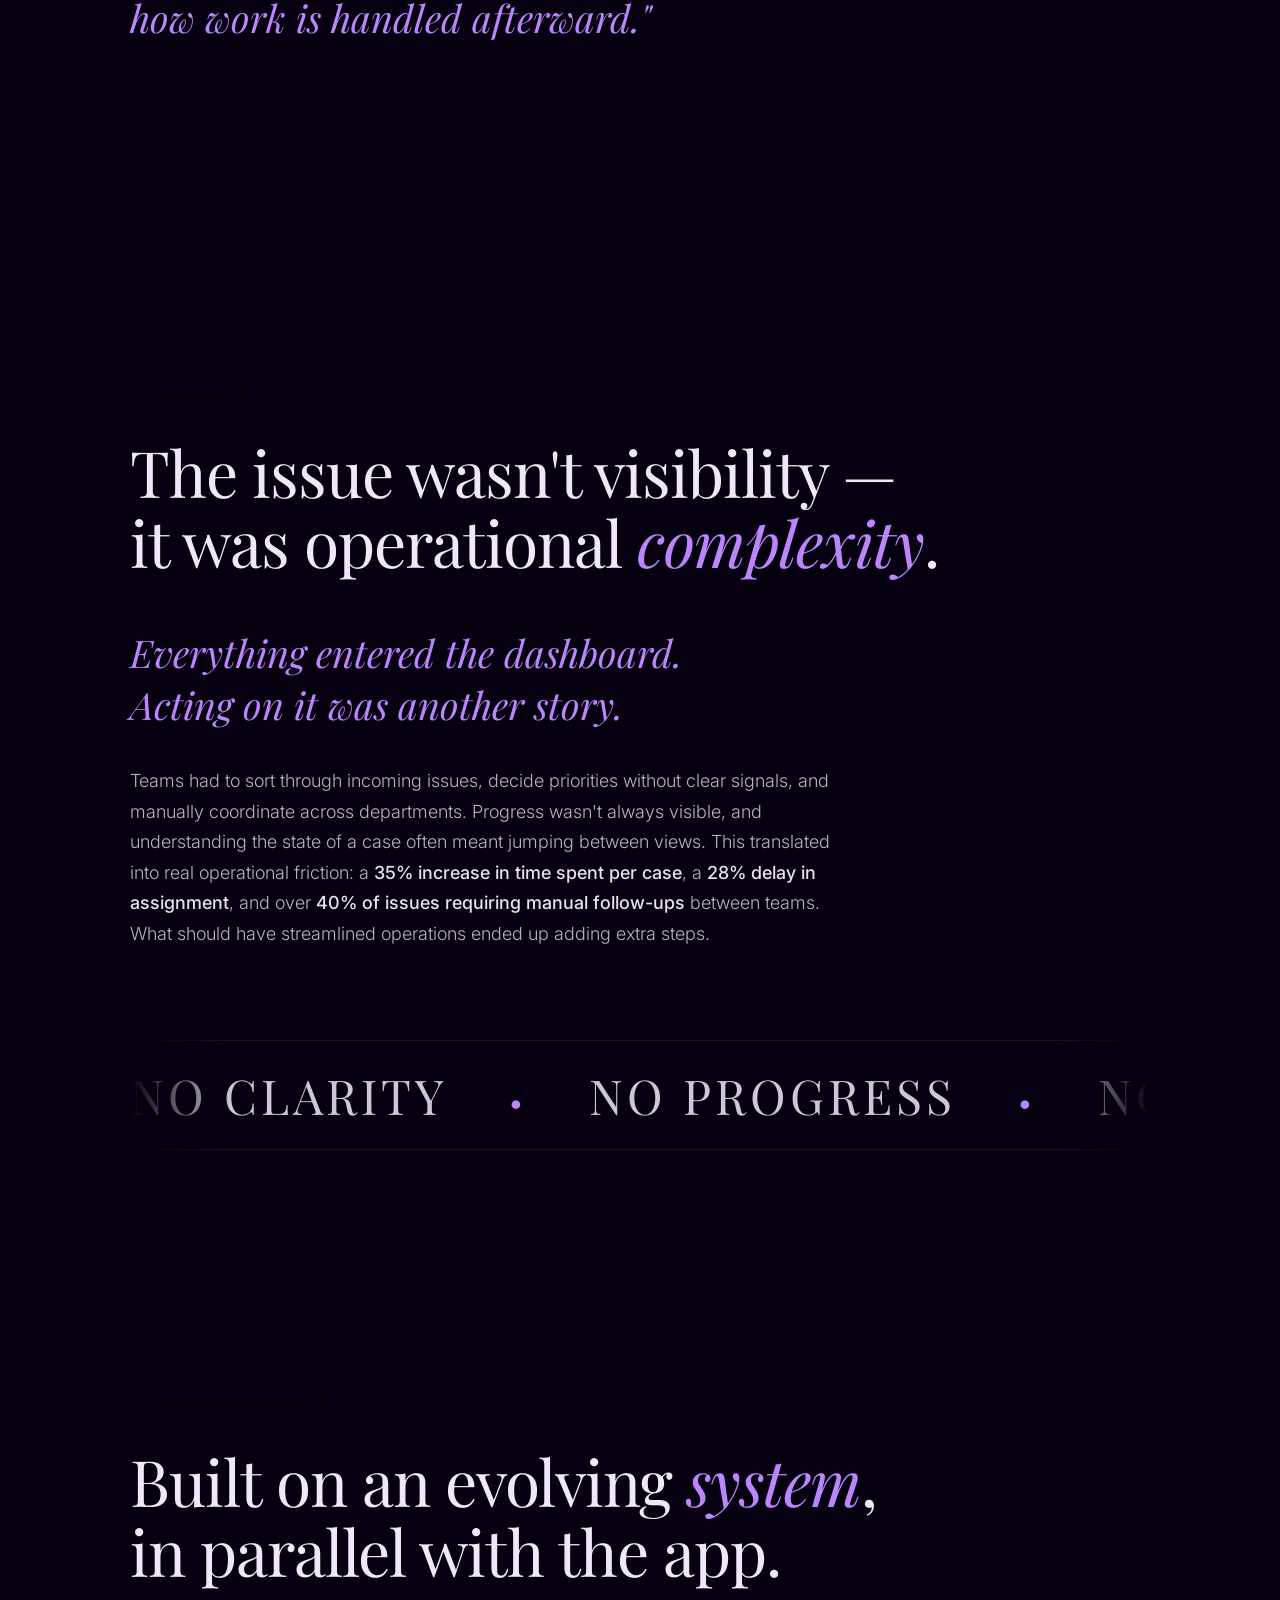
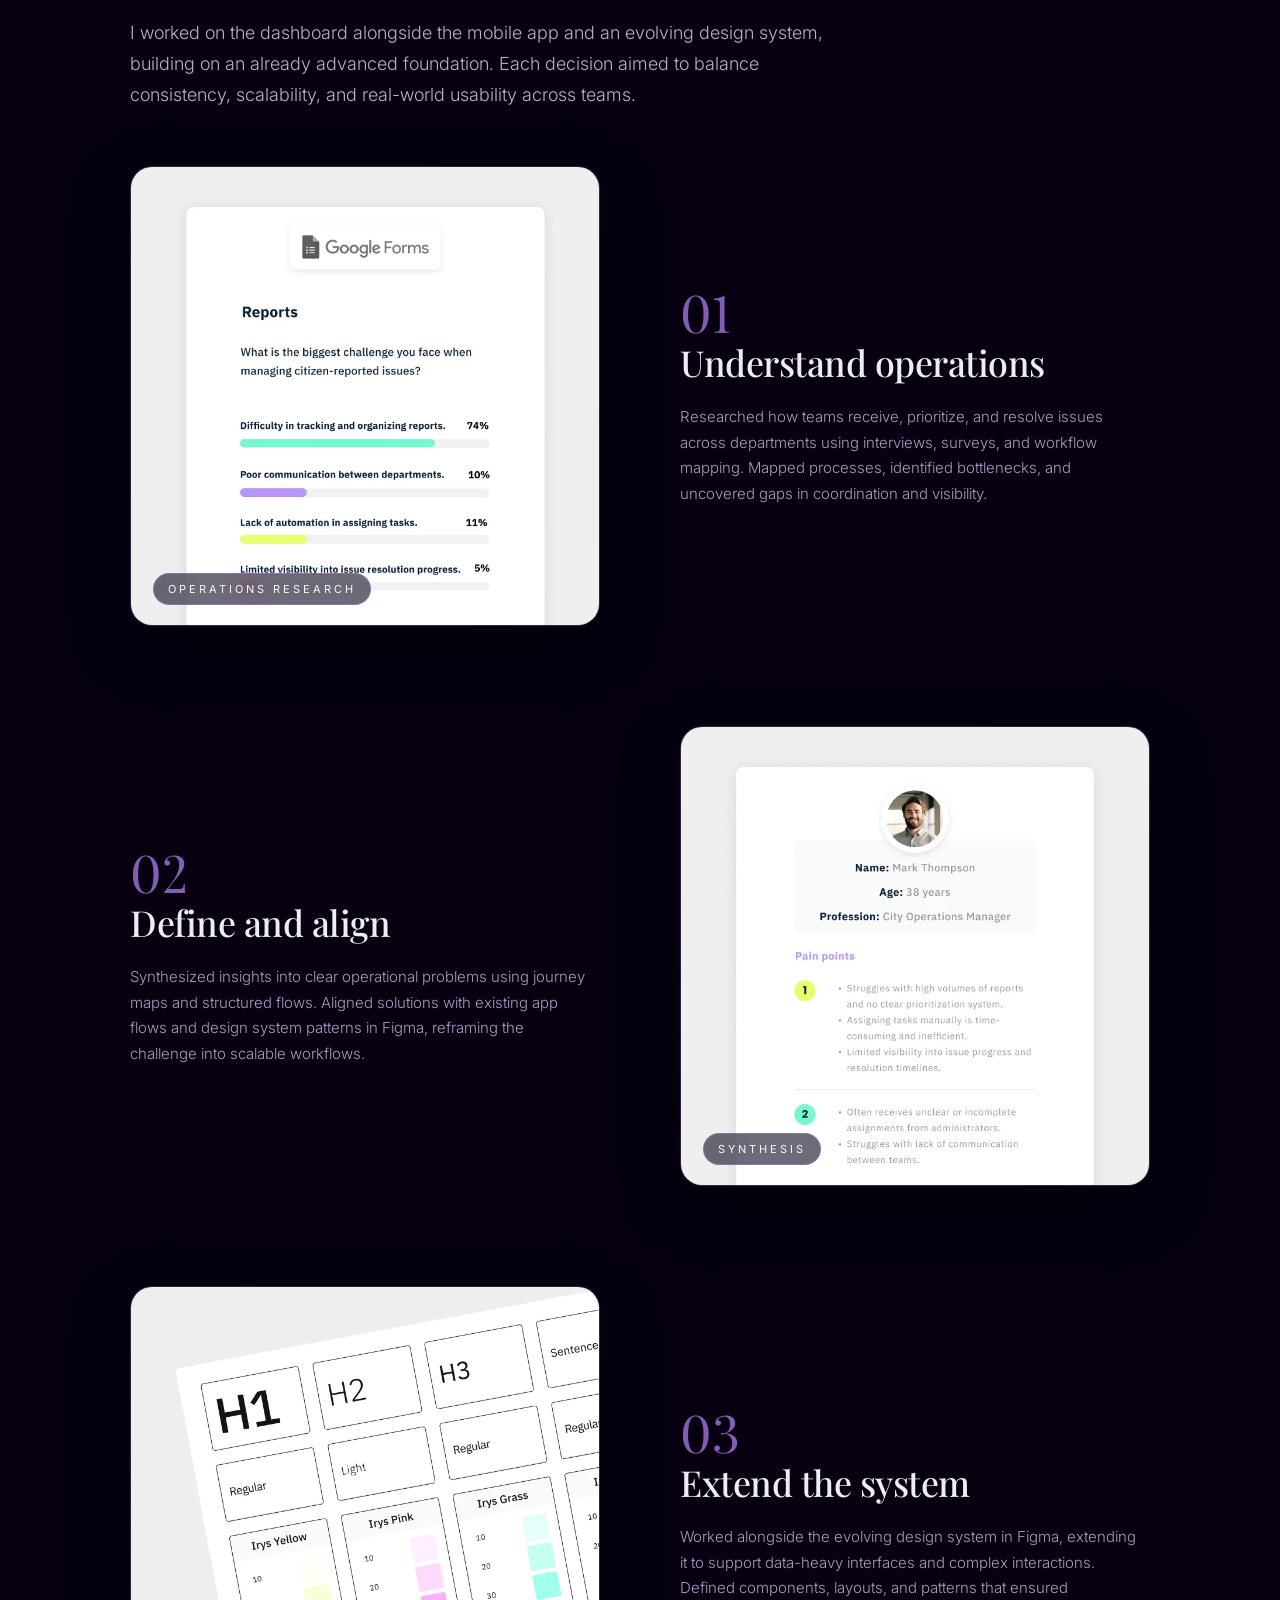
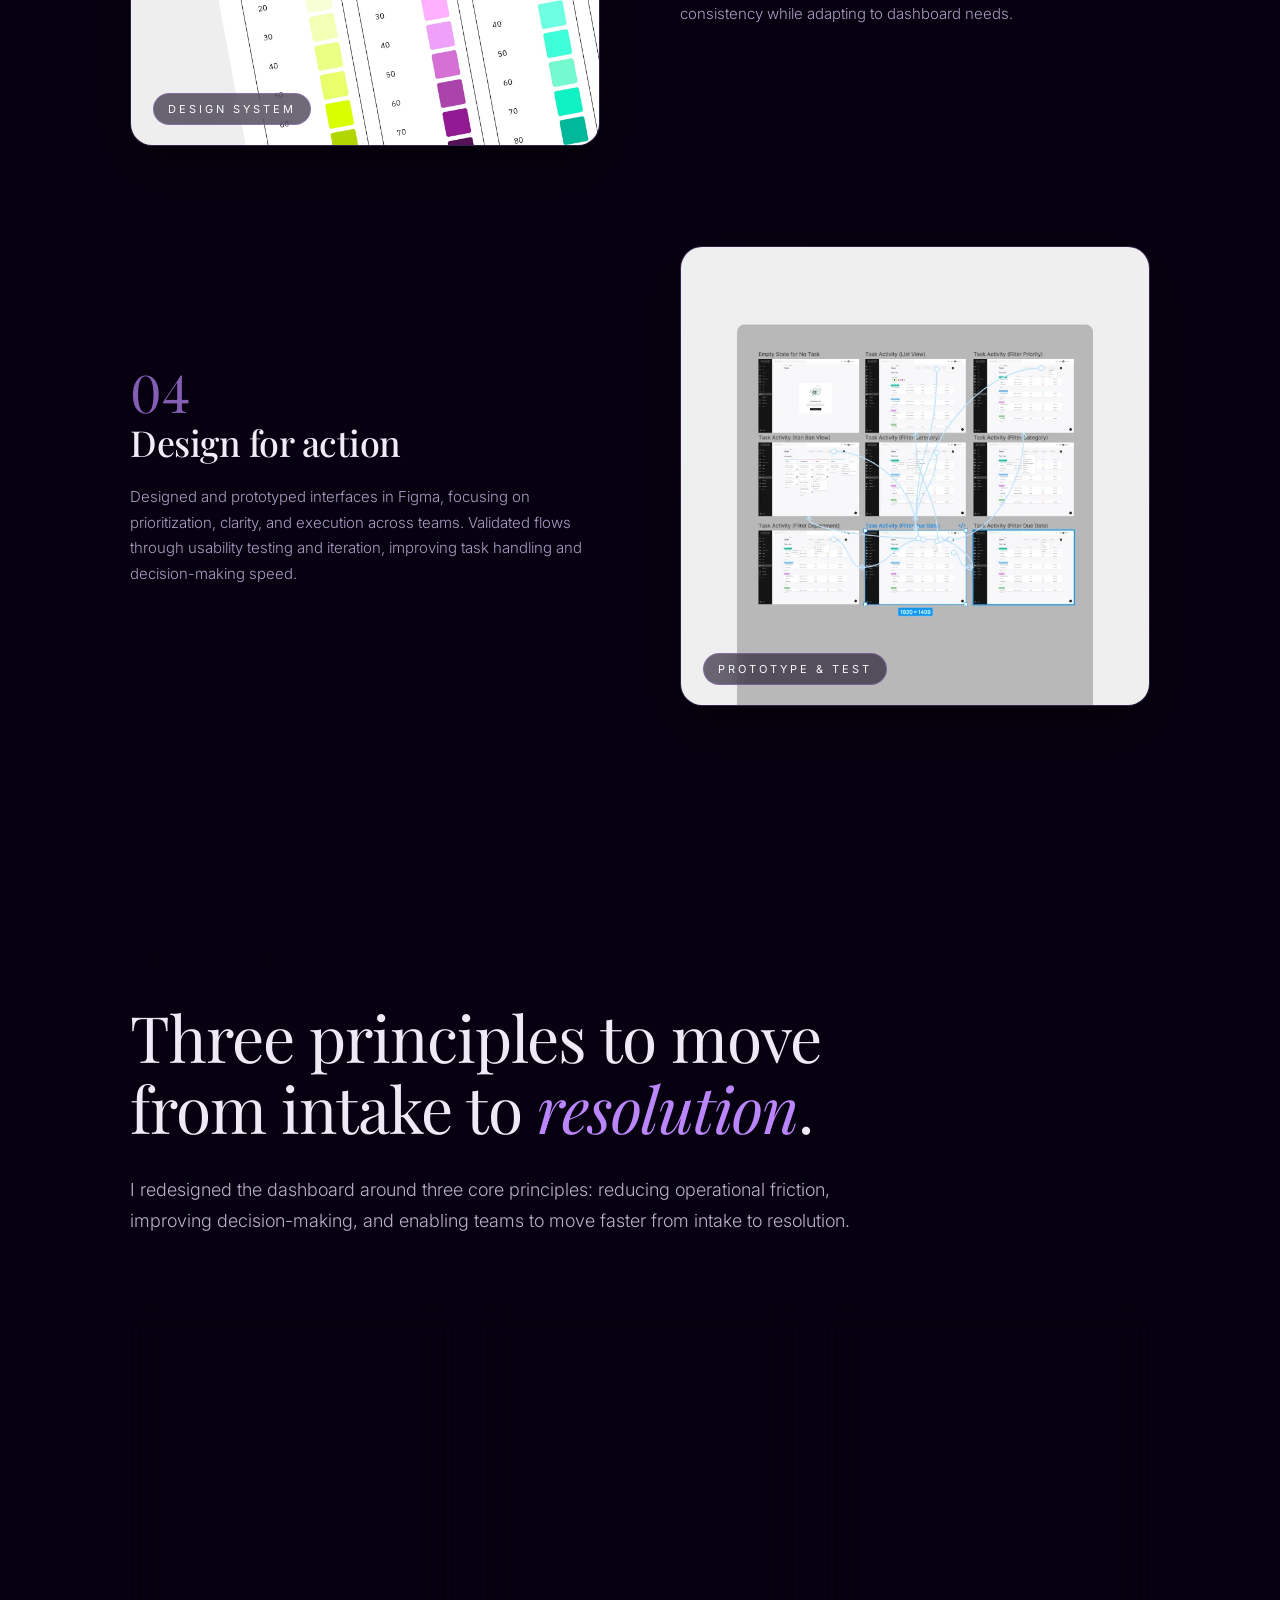
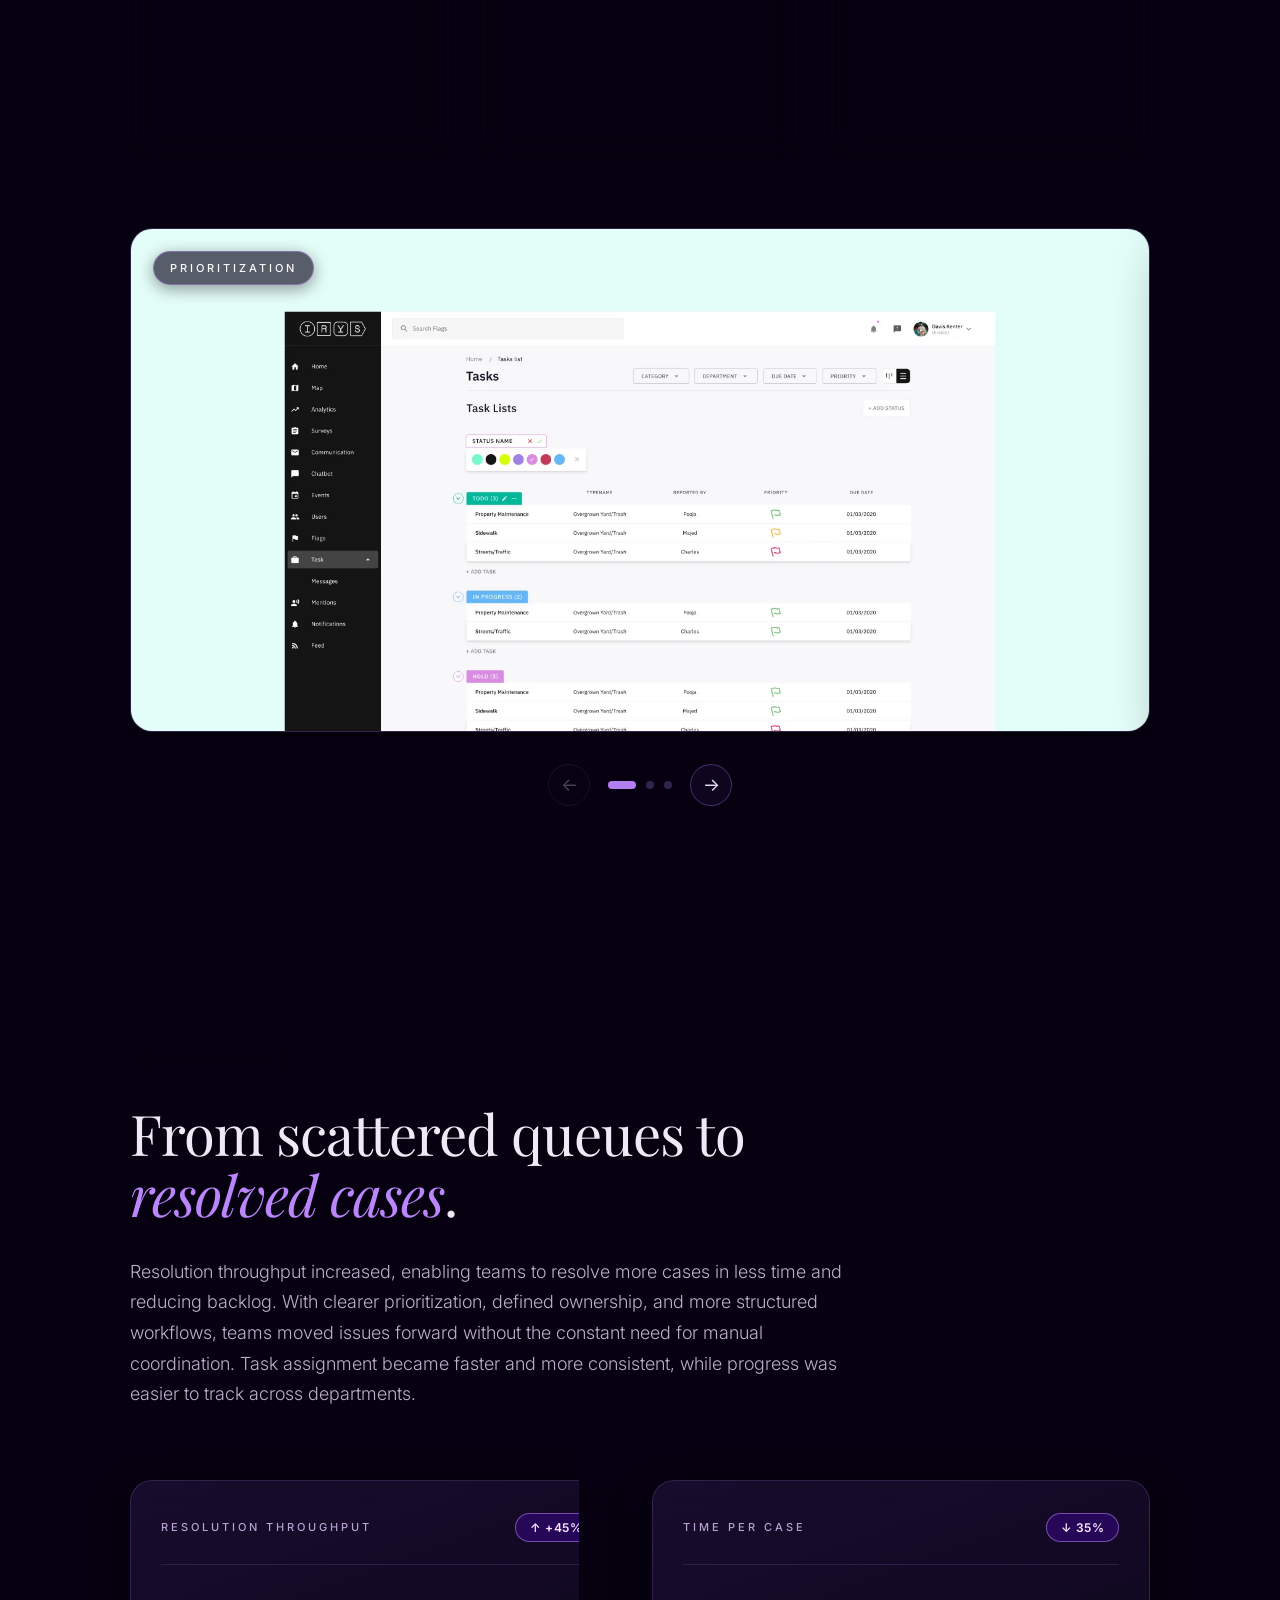
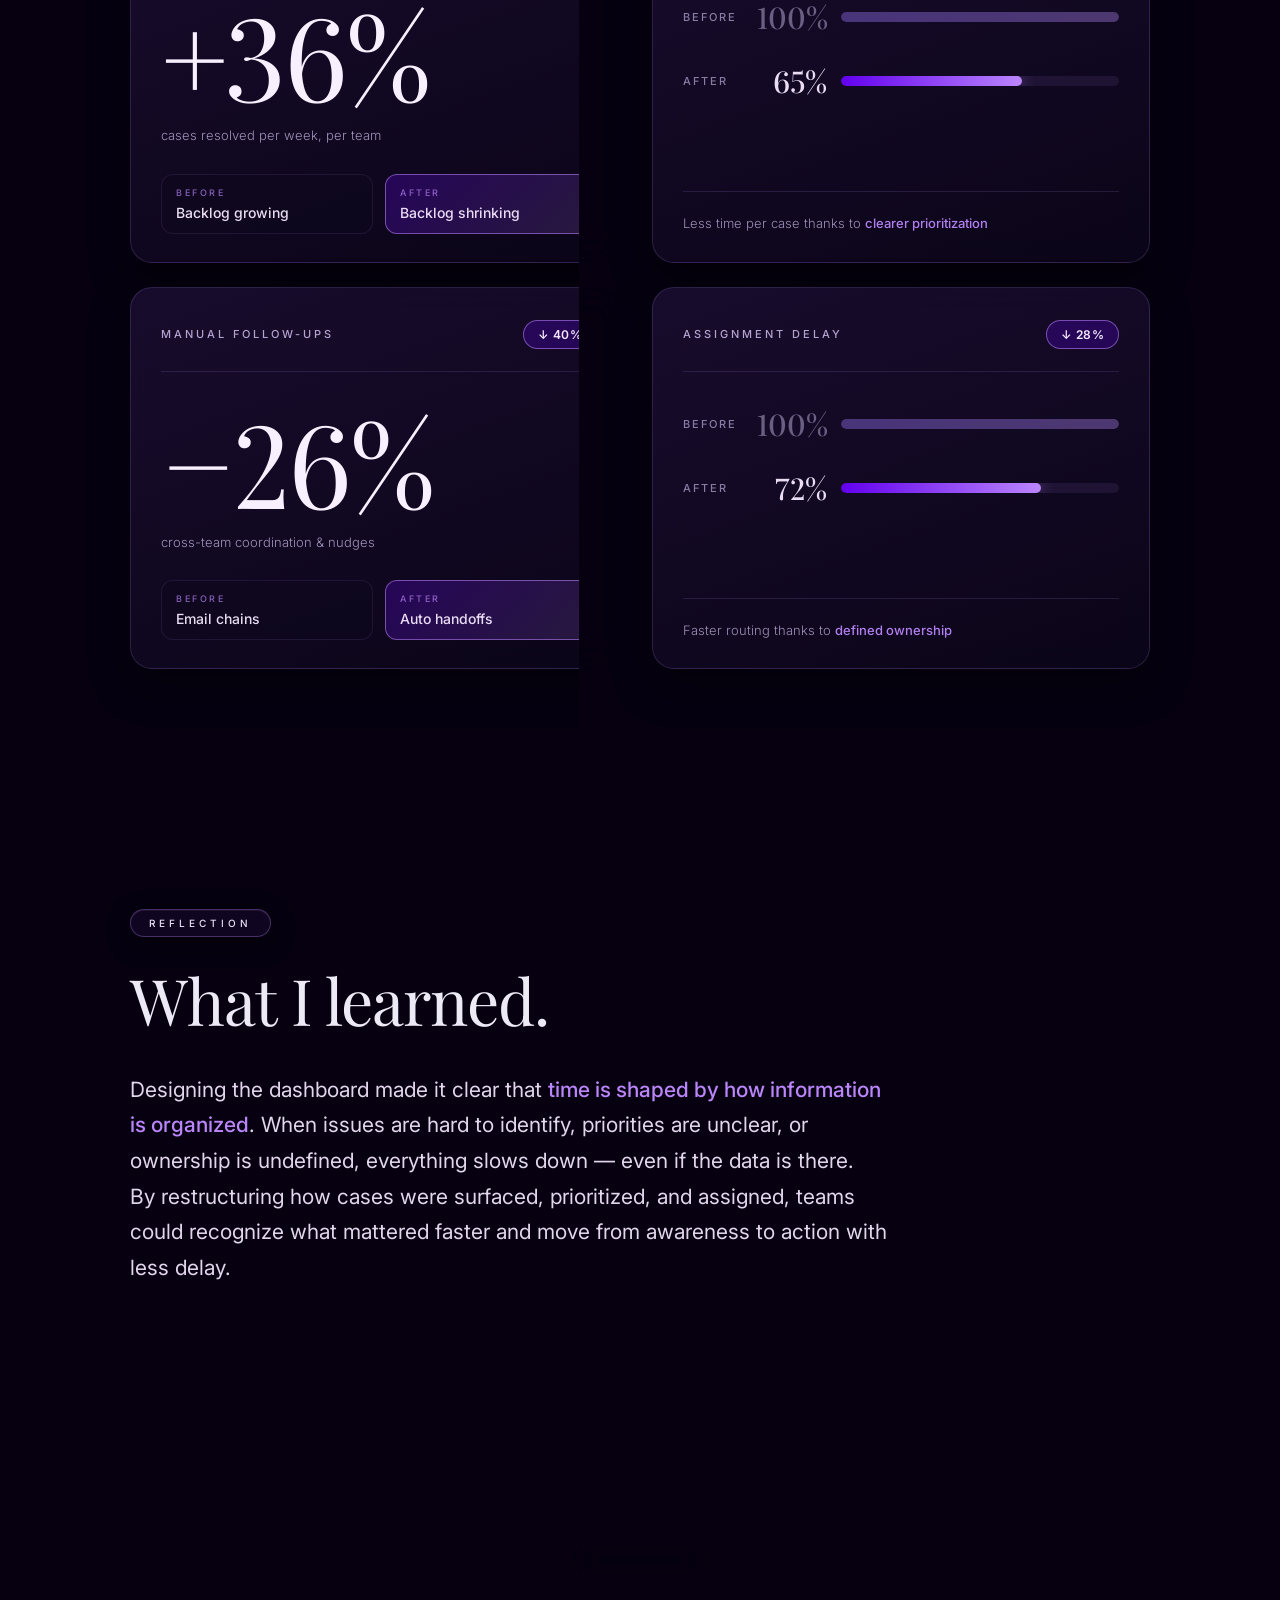
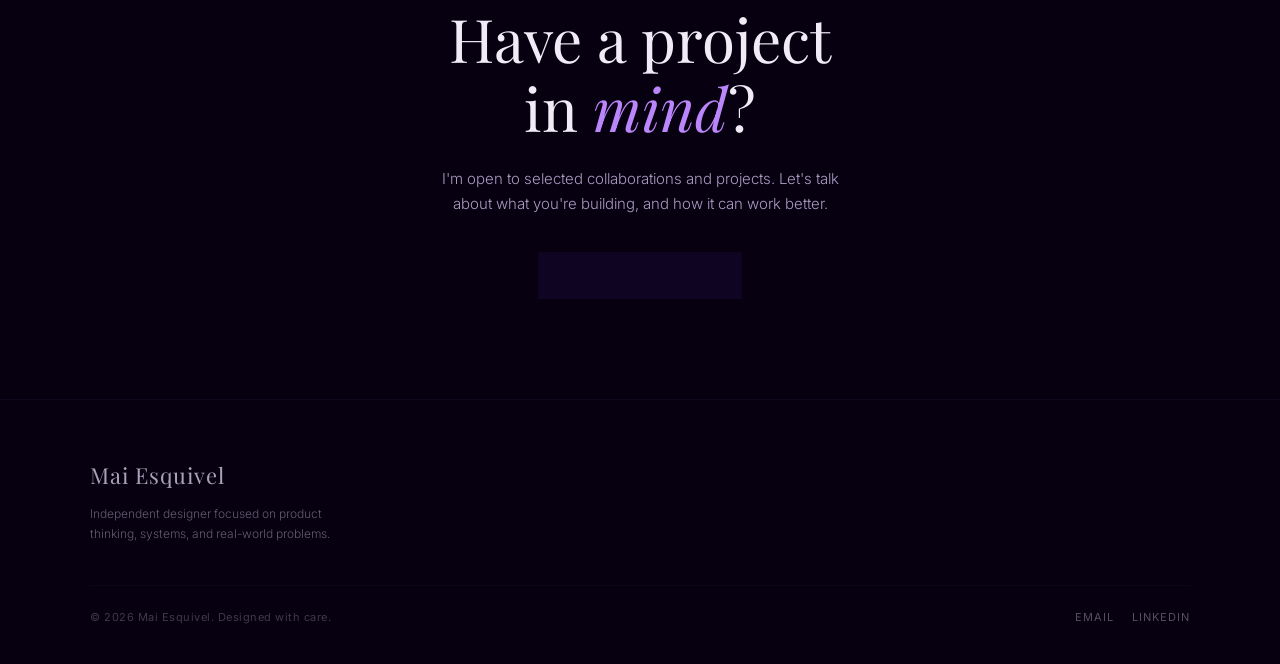
==== commit 8f4217a3: "Css case studies" ====
--- a/case-irys-dashboard.html
+++ b/case-irys-dashboard.html
@@ -7,1175 +7,7 @@
 	<meta name="description" content="Designing the system that turns citizen reports into real municipal action — a product design case study by Mai Esquivel." />
 	<link rel="preconnect" href="https://fonts.googleapis.com" />
 	<link rel="preconnect" href="https://fonts.gstatic.com" crossorigin />
-	<style>
-		@import url('https://fonts.googleapis.com/css2?family=Inter:wght@300;400;500;600&family=Playfair+Display:ital,wght@0,400;0,500;0,600;1,400;1,500&display=swap');
-
-		*, *::before, *::after { margin: 0; padding: 0; box-sizing: border-box; }
-
-		/* ── Accessibility: keyboard focus states ── */
-		*:focus { outline: none; }
-		*:focus-visible {
-			outline: 2px solid #BB86FC;
-			outline-offset: 3px;
-			border-radius: 4px;
-		}
-		a:focus-visible,
-		button:focus-visible {
-			outline: 2px solid #BB86FC;
-			outline-offset: 3px;
-			box-shadow: 0 0 0 4px rgba(187, 134, 252, 0.18);
-		}
-		.cta-btn:focus-visible,
-		.back-btn:focus-visible,
-		.carousel-arrow:focus-visible,
-		.carousel-dot:focus-visible {
-			outline: 2px solid #BB86FC;
-			outline-offset: 4px;
-			box-shadow: 0 0 0 6px rgba(187, 134, 252, 0.22);
-		}
-		/* Skip-to-content link */
-		.skip-link {
-			position: absolute;
-			left: -9999px;
-			top: 0;
-			background: #1a0040;
-			color: #f5f0ff;
-			padding: 12px 18px;
-			border-radius: 8px;
-			border: 1px solid rgba(187, 134, 252, 0.5);
-			z-index: 1000;
-			font-size: 14px;
-			text-decoration: none;
-		}
-		.skip-link:focus { left: 16px; top: 16px; }
-
-		html, body {
-			width: 100%;
-			min-height: 100%;
-			background: #060010;
-			overflow-x: hidden;
-			font-family: 'Inter', system-ui, sans-serif;
-			color: #e8e4f5;
-			-webkit-font-smoothing: antialiased;
-			-moz-osx-font-smoothing: grayscale;
-			text-rendering: optimizeLegibility;
-		}
-
-		/* ── Atmospheric violet background (CSS only) ── */
-		body::before {
-			content: '';
-			position: fixed;
-			inset: 0;
-			z-index: 0;
-			background:
-				radial-gradient(circle at 20% 0%, rgba(98, 0, 238, 0.18) 0%, transparent 45%),
-				radial-gradient(circle at 80% 25%, rgba(187, 134, 252, 0.10) 0%, transparent 50%),
-				radial-gradient(circle at 50% 100%, rgba(55, 0, 179, 0.22) 0%, transparent 55%),
-				#060010;
-			pointer-events: none;
-		}
-
-		body::after {
-			content: '';
-			position: fixed;
-			inset: 0;
-			z-index: 0;
-			background-image:
-				radial-gradient(rgba(187, 134, 252, 0.025) 1px, transparent 1px);
-			background-size: 4px 4px;
-			pointer-events: none;
-			mix-blend-mode: overlay;
-		}
-
-		main, header, footer { position: relative; z-index: 1; }
-
-		a { color: inherit; text-decoration: none; }
-
-		/* ── Floating Nav ── */
-		.nav-float {
-			position: fixed;
-			top: 24px;
-			left: 0;
-			right: 0;
-			display: flex;
-			justify-content: space-between;
-			align-items: center;
-			padding: 0 40px;
-			z-index: 50;
-			pointer-events: none;
-		}
-
-		.nav-logo {
-			font-family: 'Playfair Display', serif;
-			font-size: 22px;
-			color: rgba(245, 240, 255, 0.95);
-			letter-spacing: 0.4px;
-			pointer-events: auto;
-			line-height: 1;
-		}
-
-		.nav-logo-accent {
-			color: rgba(187, 134, 252, 1);
-			font-style: italic;
-		}
-
-		.nav-links {
-			display: flex;
-			align-items: center;
-			gap: 28px;
-			pointer-events: auto;
-		}
-
-		.nav-links a {
-			font-size: 11px;
-			letter-spacing: 2px;
-			text-transform: uppercase;
-			color: rgba(238, 226, 255, 0.75);
-			transition: color 0.3s;
-			font-weight: 500;
-		}
-
-		.nav-links a:hover { color: rgba(245, 232, 255, 1); }
-
-		/* Contact button */
-		.nav-links a.nav-contact-btn {
-			padding: 9px 18px;
-			background: rgba(98, 0, 238, 0.45);
-			border: 1px solid rgba(187, 134, 252, 0.7);
-			border-radius: 999px;
-			color: rgba(255, 255, 255, 1) !important;
-			-webkit-backdrop-filter: blur(12px);
-			backdrop-filter: blur(12px);
-			box-shadow: 0 4px 16px rgba(98, 0, 238, 0.35);
-			transition: all 0.3s ease;
-			line-height: 1;
-		}
-		.nav-links a.nav-contact-btn:hover {
-			background: rgba(98, 0, 238, 0.7);
-			border-color: rgba(187, 134, 252, 0.95);
-			transform: translateY(-1px);
-		}
-
-		.nav-back {
-			position: fixed;
-			top: 86px;
-			left: 40px;
-			z-index: 50;
-			font-size: 11px;
-			letter-spacing: 2px;
-			text-transform: uppercase;
-			color: rgba(225, 205, 255, 0.7);
-			padding: 7px 14px;
-			background: rgba(20, 8, 40, 0.65);
-			border: 1px solid rgba(187, 134, 252, 0.28);
-			border-radius: 999px;
-			-webkit-backdrop-filter: blur(12px);
-			backdrop-filter: blur(12px);
-			transition: all 0.3s;
-			display: inline-flex;
-			align-items: center;
-			gap: 7px;
-		}
-
-		.nav-back:hover {
-			color: rgba(245, 232, 255, 1);
-			border-color: rgba(187, 134, 252, 0.55);
-			transform: translateX(-3px);
-		}
-
-		.nav-hamburger {
-			display: none;
-			pointer-events: auto;
-			width: 36px;
-			height: 36px;
-			background: rgba(20, 10, 35, 0.4);
-			backdrop-filter: blur(12px);
-			border: 1px solid rgba(120, 90, 200, 0.15);
-			border-radius: 8px;
-			cursor: pointer;
-			position: relative;
-			flex-shrink: 0;
-		}
-		.nav-hamburger span {
-			position: absolute;
-			left: 50%;
-			transform: translateX(-50%);
-			width: 16px;
-			height: 1.5px;
-			background: rgba(245, 235, 255, 0.7);
-			border-radius: 1px;
-		}
-		.nav-hamburger span:nth-child(1) { top: 12px; }
-		.nav-hamburger span:nth-child(2) { top: 17px; }
-		.nav-hamburger span:nth-child(3) { top: 22px; }
-
-		@media (max-width: 768px) {
-			.nav-links { display: none; }
-			.nav-hamburger { display: block; }
-			.nav-float { padding: 0 24px; }
-			.nav-back { left: 24px; top: 80px; }
-		}
-
-		/* ── Layout ── */
-		.case-wrap {
-			max-width: 1100px;
-			margin: 0 auto;
-			padding: 0 40px;
-		}
-
-		@media (max-width: 600px) {
-			.case-wrap { padding: 0 20px; }
-		}
-
-		.section {
-			padding: 120px 0;
-			position: relative;
-		}
-
-		@media (max-width: 768px) {
-			.section { padding: 80px 0; }
-		}
-
-		/* ── Section eyebrow pills ── */
-		.eyebrow {
-			display: inline-block;
-			padding: 8px 18px;
-			background: rgba(20, 8, 40, 0.72);
-			-webkit-backdrop-filter: blur(14px);
-			backdrop-filter: blur(14px);
-			border: 1px solid rgba(187, 134, 252, 0.32);
-			border-radius: 999px;
-			color: rgba(245, 232, 255, 0.96);
-			font-size: 10px;
-			letter-spacing: 4px;
-			text-transform: uppercase;
-			font-weight: 500;
-			line-height: 1;
-			box-shadow: 0 6px 24px rgba(0, 0, 0, 0.45), inset 0 1px 0 rgba(255, 255, 255, 0.05);
-		}
-
-		/* ── Hero ── */
-		.hero {
-			padding-top: 200px;
-			padding-bottom: 80px;
-			text-align: center;
-		}
-
-		.hero-meta {
-			display: flex;
-			justify-content: center;
-			flex-wrap: wrap;
-			gap: 36px 60px;
-			margin: 50px 0 60px;
-			opacity: 0;
-			transform: translateY(20px);
-		}
-
-		.hero-meta-item {
-			display: flex;
-			flex-direction: column;
-			gap: 8px;
-			text-align: left;
-		}
-
-		.hero-meta-item .label {
-			font-size: 10px;
-			letter-spacing: 3px;
-			text-transform: uppercase;
-			color: rgba(187, 134, 252, 0.75);
-			font-weight: 500;
-		}
-
-		.hero-meta-item .value {
-			font-family: 'Playfair Display', serif;
-			font-size: 17px;
-			color: rgba(245, 240, 255, 0.95);
-			font-weight: 400;
-		}
-
-		.hero h1 {
-			font-family: 'Playfair Display', serif;
-			font-size: clamp(64px, 11vw, 160px);
-			font-weight: 400;
-			line-height: 1;
-			letter-spacing: -2px;
-			color: #BB86FC;
-			margin: 30px 0 24px;
-			opacity: 0;
-			transform: translateY(40px);
-			text-shadow: 0 0 80px rgba(98, 0, 238, 0.35);
-		}
-
-		.hero h1 em {
-			font-style: italic;
-			color: #FFFFFF;
-		}
-
-		.hero-tagline {
-			font-family: 'Playfair Display', serif;
-			font-size: clamp(20px, 2.5vw, 28px);
-			font-weight: 400;
-			font-style: italic;
-			line-height: 1.4;
-			max-width: 720px;
-			margin: 0 auto;
-			color: rgba(245, 232, 255, 0.85);
-			opacity: 0;
-			transform: translateY(30px);
-			text-wrap: balance;
-		}
-
-		.hero-image-wrap {
-			margin: 90px auto 0;
-			max-width: 1100px;
-			height: 400px;
-			opacity: 0;
-			transform: translateY(40px);
-			border-radius: 24px;
-			overflow: hidden;
-			border: 1px solid rgba(170, 130, 235, 0.18);
-			box-shadow: 0 30px 80px rgba(0, 0, 0, 0.5), 0 0 0 1px rgba(187, 134, 252, 0.08);
-			position: relative;
-		}
-
-		.hero-image-wrap img {
-			width: 100%;
-			height: 130%;
-			object-fit: cover;
-			object-position: center;
-			display: block;
-			position: absolute;
-			top: -15%;
-			left: 0;
-			will-change: transform;
-		}
-
-		@media (max-width: 768px) {
-			.hero-image-wrap { height: 280px; margin-top: 60px; border-radius: 18px; }
-		}
-
-		/* ── Story section (problem) ── */
-		.story h2 {
-			font-family: 'Playfair Display', serif;
-			font-size: clamp(36px, 5.5vw, 64px);
-			font-weight: 400;
-			line-height: 1.1;
-			letter-spacing: -1px;
-			max-width: 880px;
-			margin: 28px 0 0;
-			color: rgba(248, 244, 255, 0.96);
-			opacity: 0;
-			transform: translateY(30px);
-			text-wrap: balance;
-		}
-
-		.story h2 em {
-			font-style: italic;
-			color: #BB86FC;
-		}
-
-		.story-pull {
-			font-family: 'Playfair Display', serif;
-			font-size: clamp(24px, 3.2vw, 38px);
-			font-weight: 400;
-			font-style: italic;
-			line-height: 1.35;
-			max-width: 820px;
-			color: #BB86FC;
-			margin: 50px 0 36px;
-			opacity: 0;
-			transform: translateY(30px);
-			text-wrap: balance;
-		}
-
-		.story-body {
-			font-family: 'Inter', sans-serif;
-			font-size: clamp(15px, 1.45vw, 18px);
-			line-height: 1.7;
-			max-width: 720px;
-			color: rgba(238, 226, 255, 0.78);
-			font-weight: 300;
-			opacity: 0;
-			transform: translateY(30px);
-			margin-top: 32px;
-		}
-
-		.story-body strong {
-			color: rgba(245, 232, 255, 0.96);
-			font-weight: 500;
-		}
-
-		/* ── Marquee NO FEEDBACK · NO TRUST · NO RETURN ── */
-		.marquee {
-			margin: 90px 0 0;
-			overflow: hidden;
-			padding: 22px 0;
-			border-top: 1px solid rgba(170, 130, 235, 0.14);
-			border-bottom: 1px solid rgba(170, 130, 235, 0.14);
-			-webkit-mask-image: linear-gradient(to right, transparent, black 10%, black 90%, transparent);
-			mask-image: linear-gradient(to right, transparent, black 10%, black 90%, transparent);
-		}
-
-		.marquee-track {
-			display: flex;
-			gap: 60px;
-			width: max-content;
-			animation: marqueeScroll 28s linear infinite;
-		}
-
-		.marquee-item {
-			font-family: 'Playfair Display', serif;
-			font-size: clamp(28px, 4vw, 48px);
-			font-weight: 400;
-			letter-spacing: 4px;
-			text-transform: uppercase;
-			color: rgba(245, 232, 255, 0.85);
-			white-space: nowrap;
-			display: flex;
-			align-items: center;
-			gap: 60px;
-		}
-
-		.marquee-item::after {
-			content: '·';
-			color: rgba(187, 134, 252, 1);
-			font-size: 1.4em;
-			line-height: 0;
-		}
-
-		@keyframes marqueeScroll {
-			0% { transform: translateX(0); }
-			100% { transform: translateX(-50%); }
-		}
-
-		/* ── Solution: 3 principle cards ── */
-		.solution-intro {
-			margin-bottom: 60px;
-		}
-
-		.principle-grid {
-			display: grid;
-			grid-template-columns: repeat(3, 1fr);
-			gap: 24px;
-		}
-
-		@media (max-width: 900px) {
-			.principle-grid { grid-template-columns: 1fr; max-width: 460px; margin: 0 auto; }
-		}
-
-		.principle-card {
-			padding: 36px 30px;
-			border-radius: 20px;
-			background: linear-gradient(160deg, rgba(25, 12, 45, 0.8), rgba(15, 8, 30, 0.55));
-			border: 1px solid rgba(170, 130, 235, 0.18);
-			backdrop-filter: blur(18px);
-			display: flex;
-			flex-direction: column;
-			gap: 20px;
-			opacity: 0;
-			transform: translateY(40px);
-			transition: border-color 0.5s ease, transform 0.5s ease;
-		}
-
-		/* ── Solution carousel ── */
-		.solution-carousel {
-			margin-top: 56px;
-			opacity: 0;
-			transform: translateY(30px);
-		}
-
-		.solution-carousel-track {
-			display: flex;
-			gap: 24px;
-			overflow-x: auto;
-			scroll-snap-type: x mandatory;
-			scroll-behavior: smooth;
-			scrollbar-width: none;
-			padding: 0 0 4px;
-			-webkit-overflow-scrolling: touch;
-		}
-
-		.solution-carousel-track::-webkit-scrollbar { display: none; }
-
-		.solution-slide {
-			flex: 0 0 100%;
-			scroll-snap-align: center;
-			position: relative;
-			height: clamp(320px, 56vh, 560px);
-			border-radius: 22px;
-			overflow: hidden;
-			border: 1px solid rgba(170, 130, 235, 0.2);
-			background: linear-gradient(160deg, rgba(28, 14, 50, 0.9), rgba(15, 8, 30, 0.7));
-			box-shadow: 0 20px 60px rgba(0, 0, 0, 0.45);
-		}
-
-		.solution-slide img {
-			width: 100%;
-			height: 100%;
-			object-fit: cover;
-			object-position: center;
-			display: block;
-		}
-
-		.solution-slide-pill {
-			position: absolute;
-			top: 22px;
-			left: 22px;
-			z-index: 2;
-			font-family: 'Inter', sans-serif;
-			font-size: 11px;
-			letter-spacing: 3px;
-			text-transform: uppercase;
-			color: rgba(255, 255, 255, 0.96);
-			padding: 9px 16px;
-			background: rgba(15, 8, 30, 0.65);
-			-webkit-backdrop-filter: blur(12px);
-			backdrop-filter: blur(12px);
-			border-radius: 999px;
-			border: 1px solid rgba(187, 134, 252, 0.45);
-			font-weight: 500;
-			box-shadow: 0 4px 16px rgba(0, 0, 0, 0.4);
-		}
-
-		.solution-carousel-controls {
-			margin-top: 28px;
-			display: flex;
-			justify-content: center;
-			align-items: center;
-			gap: 18px;
-		}
-
-		.solution-carousel-arrow {
-			width: 42px;
-			height: 42px;
-			border-radius: 50%;
-			background: rgba(20, 8, 40, 0.65);
-			border: 1px solid rgba(187, 134, 252, 0.32);
-			color: rgba(245, 232, 255, 0.95);
-			cursor: pointer;
-			transition: all 0.3s ease;
-			display: flex;
-			align-items: center;
-			justify-content: center;
-			font-size: 18px;
-			font-family: 'Inter', sans-serif;
-			padding: 0;
-			-webkit-backdrop-filter: blur(12px);
-			backdrop-filter: blur(12px);
-		}
-
-		.solution-carousel-arrow:hover:not(:disabled) {
-			background: rgba(98, 0, 238, 0.45);
-			border-color: rgba(187, 134, 252, 0.7);
-		}
-
-		.solution-carousel-arrow:disabled {
-			opacity: 0.3;
-			cursor: not-allowed;
-		}
-
-		.solution-carousel-dots {
-			display: flex;
-			gap: 10px;
-			align-items: center;
-		}
-
-		.solution-carousel-dot {
-			width: 8px;
-			height: 8px;
-			border-radius: 50%;
-			background: rgba(187, 134, 252, 0.25);
-			transition: all 0.4s ease;
-			cursor: pointer;
-			border: none;
-			padding: 0;
-		}
-
-		.solution-carousel-dot.active {
-			background: rgba(187, 134, 252, 0.95);
-			width: 28px;
-			border-radius: 4px;
-		}
-
-		.solution-carousel-dot:hover:not(.active) {
-			background: rgba(187, 134, 252, 0.5);
-		}
-
-		.principle-card:hover {
-			border-color: rgba(187, 134, 252, 0.5);
-			transform: translateY(-4px) !important;
-		}
-
-		.principle-card h3 {
-			font-family: 'Playfair Display', serif;
-			font-size: 28px;
-			font-weight: 500;
-			color: rgba(248, 244, 255, 0.97);
-			letter-spacing: -0.5px;
-		}
-
-		.principle-list {
-			list-style: none;
-			display: flex;
-			flex-direction: column;
-			gap: 9px;
-			padding: 0;
-			margin: 0;
-			flex: 1;
-		}
-
-		.principle-list li {
-			font-size: 13.5px;
-			line-height: 1.55;
-			color: rgba(216, 200, 245, 0.7);
-			font-weight: 300;
-			padding-left: 18px;
-			position: relative;
-		}
-
-		.principle-list li::before {
-			content: '';
-			position: absolute;
-			left: 0;
-			top: 9px;
-			width: 5px;
-			height: 5px;
-			border-radius: 50%;
-			background: rgba(187, 134, 252, 0.55);
-		}
-
-		.principle-metric {
-			padding-top: 22px;
-			border-top: 1px solid rgba(170, 130, 235, 0.18);
-			display: flex;
-			flex-direction: column;
-			gap: 6px;
-		}
-
-		.principle-metric .metric-num {
-			font-family: 'Playfair Display', serif;
-			font-size: clamp(40px, 4vw, 52px);
-			font-weight: 500;
-			color: #BB86FC;
-			line-height: 1;
-			letter-spacing: -1.5px;
-			font-variant-numeric: lining-nums tabular-nums;
-			font-feature-settings: "lnum", "tnum";
-		}
-
-		.principle-metric .metric-label {
-			font-family: 'Inter', sans-serif;
-			font-size: 11px;
-			letter-spacing: 2.5px;
-			text-transform: uppercase;
-			color: rgba(216, 200, 245, 0.7);
-			font-weight: 500;
-		}
-
-		/* ── Process workflow (paired rows: image + text alternating) ── */
-		.process-flow {
-			margin-top: 56px;
-			display: flex;
-			flex-direction: column;
-			gap: 100px;
-		}
-
-		.process-row {
-			display: grid;
-			grid-template-columns: 1fr 1fr;
-			gap: 80px;
-			align-items: center;
-		}
-
-		.process-row.reverse .process-row-image {
-			grid-column: 2;
-			grid-row: 1;
-		}
-		.process-row.reverse .process-row-text {
-			grid-column: 1;
-			grid-row: 1;
-		}
-
-		.process-row-image {
-			position: relative;
-			height: 460px;
-			border-radius: 22px;
-			overflow: hidden;
-			border: 1px solid rgba(170, 130, 235, 0.2);
-			background: linear-gradient(160deg, rgba(28, 14, 50, 0.9), rgba(15, 8, 30, 0.7));
-			box-shadow: 0 20px 60px rgba(0, 0, 0, 0.45);
-			opacity: 0;
-			transform: translateY(40px);
-		}
-
-		.process-row-image img {
-			width: 100%;
-			height: 100%;
-			object-fit: cover;
-			object-position: center;
-			display: block;
-			transition: transform 1.4s cubic-bezier(0.16, 1, 0.3, 1);
-		}
-
-		.process-row-image:hover img {
-			transform: scale(1.03);
-		}
-
-		.process-image-label {
-			position: absolute;
-			bottom: 20px;
-			left: 22px;
-			z-index: 2;
-			font-family: 'Inter', sans-serif;
-			font-size: 11px;
-			letter-spacing: 3px;
-			text-transform: uppercase;
-			color: rgba(255, 255, 255, 0.96);
-			padding: 8px 14px;
-			background: rgba(15, 8, 30, 0.6);
-			-webkit-backdrop-filter: blur(10px);
-			backdrop-filter: blur(10px);
-			border-radius: 999px;
-			border: 1px solid rgba(187, 134, 252, 0.35);
-			pointer-events: none;
-		}
-
-		.process-row-text {
-			opacity: 0;
-			transform: translateY(20px);
-		}
-
-		.process-row-text .num {
-			font-family: 'Playfair Display', serif;
-			font-size: 52px;
-			font-weight: 400;
-			color: rgba(187, 134, 252, 0.7);
-			line-height: 1;
-			margin-bottom: 18px;
-			font-variant-numeric: lining-nums tabular-nums;
-			font-feature-settings: "lnum", "tnum";
-		}
-
-		.process-row-text h3 {
-			font-family: 'Playfair Display', serif;
-			font-size: clamp(26px, 2.8vw, 36px);
-			font-weight: 500;
-			color: rgba(248, 244, 255, 0.97);
-			margin-bottom: 18px;
-			letter-spacing: -0.5px;
-		}
-
-		.process-row-text p {
-			font-family: 'Inter', sans-serif;
-			font-size: 15px;
-			line-height: 1.7;
-			color: rgba(216, 200, 245, 0.78);
-			font-weight: 300;
-			max-width: 460px;
-		}
-
-		@media (max-width: 900px) {
-			.process-flow { gap: 70px; }
-			.process-row,
-			.process-row.reverse {
-				grid-template-columns: 1fr;
-				gap: 28px;
-			}
-			.process-row.reverse .process-row-image,
-			.process-row.reverse .process-row-text {
-				grid-column: 1;
-				grid-row: auto;
-			}
-			.process-row-image { height: 280px; }
-		}
-
-		/* ── Outcomes / Stats ── */
-		.outcomes h2 {
-			font-family: 'Playfair Display', serif;
-			font-size: clamp(36px, 5vw, 56px);
-			font-weight: 400;
-			line-height: 1.1;
-			letter-spacing: -1px;
-			max-width: 800px;
-			margin: 28px 0 24px;
-			color: rgba(248, 244, 255, 0.96);
-			opacity: 0;
-			transform: translateY(30px);
-		}
-
-		.outcomes h2 em {
-			font-style: italic;
-			color: #BB86FC;
-		}
-
-		/* ── Outcomes data-viz cards ── */
-		.outcomes-grid {
-			margin: 70px 0 0;
-			display: grid;
-			grid-template-columns: 1fr 1fr;
-			gap: 24px;
-		}
-
-		@media (max-width: 800px) {
-			.outcomes-grid { grid-template-columns: 1fr; }
-		}
-
-		.outcome-card {
-			padding: 32px 30px 28px;
-			border-radius: 22px;
-			background: linear-gradient(160deg, rgba(28, 14, 50, 0.85), rgba(15, 8, 30, 0.6));
-			border: 1px solid rgba(170, 130, 235, 0.2);
-			-webkit-backdrop-filter: blur(18px);
-			backdrop-filter: blur(18px);
-			box-shadow: 0 16px 40px rgba(0, 0, 0, 0.4);
-			opacity: 0;
-			transform: translateY(40px);
-			display: flex;
-			flex-direction: column;
-			min-height: 320px;
-			transition: border-color 0.5s ease;
-		}
-
-		.outcome-card:hover {
-			border-color: rgba(187, 134, 252, 0.45);
-		}
-
-		.outcome-header {
-			display: flex;
-			justify-content: space-between;
-			align-items: center;
-			padding-bottom: 22px;
-			border-bottom: 1px solid rgba(170, 130, 235, 0.16);
-			gap: 16px;
-		}
-
-		.outcome-title {
-			font-family: 'Inter', sans-serif;
-			font-size: 11px;
-			letter-spacing: 3px;
-			text-transform: uppercase;
-			color: rgba(225, 205, 255, 0.78);
-			font-weight: 500;
-		}
-
-		.outcome-pill {
-			padding: 6px 14px;
-			background: rgba(98, 0, 238, 0.25);
-			border: 1px solid rgba(187, 134, 252, 0.55);
-			border-radius: 999px;
-			font-size: 12px;
-			font-weight: 600;
-			color: rgba(245, 232, 255, 1);
-			letter-spacing: 0.5px;
-			white-space: nowrap;
-		}
-
-		/* Hero-metric variant */
-		.outcome-card.hero-metric .outcome-big-number {
-			font-family: 'Playfair Display', serif;
-			font-size: clamp(72px, 9vw, 120px);
-			font-weight: 400;
-			line-height: 1;
-			color: rgba(248, 240, 255, 1);
-			margin: 32px 0 14px;
-			letter-spacing: -2px;
-			font-variant-numeric: lining-nums tabular-nums;
-			font-feature-settings: "lnum", "tnum";
-		}
-
-		.outcome-big-sub {
-			font-family: 'Inter', sans-serif;
-			font-size: 13px;
-			color: rgba(216, 200, 245, 0.72);
-			margin-bottom: 28px;
-			line-height: 1.5;
-			font-weight: 300;
-		}
-
-		.outcome-before-after {
-			display: grid;
-			grid-template-columns: 1fr 1fr;
-			gap: 12px;
-			margin-top: auto;
-		}
-
-		.outcome-ba-cell {
-			padding: 12px 14px;
-			border-radius: 12px;
-			background: rgba(15, 8, 30, 0.7);
-			border: 1px solid rgba(170, 130, 235, 0.12);
-		}
-
-		.outcome-ba-cell.after {
-			background: linear-gradient(135deg, rgba(98, 0, 238, 0.28), rgba(187, 134, 252, 0.16));
-			border: 1px solid rgba(187, 134, 252, 0.55);
-		}
-
-		.outcome-ba-label {
-			font-size: 9px;
-			letter-spacing: 2.5px;
-			text-transform: uppercase;
-			color: rgba(187, 134, 252, 0.7);
-			margin-bottom: 6px;
-			font-weight: 500;
-		}
-
-		.outcome-ba-value {
-			font-family: 'Inter', sans-serif;
-			font-size: 14px;
-			color: rgba(245, 232, 255, 0.95);
-			font-weight: 500;
-		}
-
-		/* Bar-comparison variant */
-		.outcome-card .outcome-bars {
-			display: flex;
-			flex-direction: column;
-			gap: 24px;
-			margin-top: 32px;
-			flex: 1;
-		}
-
-		.outcome-bar-row {
-			display: grid;
-			grid-template-columns: 60px 70px 1fr;
-			align-items: center;
-			gap: 14px;
-		}
-
-		.outcome-bar-label {
-			font-family: 'Inter', sans-serif;
-			font-size: 11px;
-			letter-spacing: 2px;
-			text-transform: uppercase;
-			color: rgba(216, 200, 245, 0.6);
-			font-weight: 500;
-		}
-
-		.outcome-bar-value {
-			font-family: 'Playfair Display', serif;
-			font-size: 30px;
-			font-weight: 500;
-			color: rgba(245, 232, 255, 0.95);
-			font-variant-numeric: lining-nums tabular-nums;
-			font-feature-settings: "lnum", "tnum";
-			text-align: right;
-		}
-
-		.outcome-bar-row.muted .outcome-bar-value {
-			color: rgba(216, 200, 245, 0.45);
-		}
-
-		.outcome-bar-track {
-			height: 10px;
-			background: rgba(170, 130, 235, 0.1);
-			border-radius: 6px;
-			overflow: hidden;
-			position: relative;
-		}
-
-		.outcome-bar-fill {
-			height: 100%;
-			background: linear-gradient(90deg, #6200EE 0%, #BB86FC 100%);
-			border-radius: 6px;
-			width: 0%;
-			transition: width 1.6s cubic-bezier(0.25, 0.46, 0.45, 0.94);
-			box-shadow: 0 0 16px rgba(187, 134, 252, 0.45);
-		}
-
-		.outcome-bar-fill.muted {
-			background: linear-gradient(90deg, rgba(120, 90, 200, 0.45), rgba(170, 130, 235, 0.32));
-			box-shadow: none;
-		}
-
-		.outcome-caption {
-			margin-top: auto;
-			padding-top: 22px;
-			border-top: 1px solid rgba(170, 130, 235, 0.16);
-			font-size: 13px;
-			color: rgba(216, 200, 245, 0.7);
-			font-weight: 300;
-			line-height: 1.5;
-		}
-
-		.outcome-caption strong {
-			color: rgba(187, 134, 252, 0.95);
-			font-weight: 500;
-		}
-
-		@media (max-width: 480px) {
-			.outcome-bar-row {
-				grid-template-columns: 50px 56px 1fr;
-				gap: 10px;
-			}
-			.outcome-bar-value { font-size: 24px; }
-			.outcome-card { padding: 26px 22px 22px; }
-		}
-
-		/* ── Reflection ── */
-		.reflection-body {
-			font-family: 'Inter', sans-serif;
-			font-size: clamp(17px, 1.7vw, 21px);
-			font-weight: 400;
-			font-style: normal;
-			line-height: 1.7;
-			max-width: 760px;
-			color: rgba(245, 232, 255, 0.92);
-			margin-top: 36px;
-			opacity: 0;
-			transform: translateY(30px);
-			text-wrap: pretty;
-		}
-
-		.reflection-body em {
-			font-style: normal;
-			color: #BB86FC;
-			font-weight: 500;
-		}
-
-		/* ── CTA ── */
-		.cta-section {
-			text-align: center;
-			padding: 140px 0 100px;
-		}
-
-		.cta-section h2 {
-			font-family: 'Playfair Display', serif;
-			font-size: clamp(36px, 5.5vw, 60px);
-			font-weight: 400;
-			line-height: 1.15;
-			color: rgba(248, 244, 255, 0.97);
-			margin: 30px 0 24px;
-			opacity: 0;
-			transform: translateY(30px);
-		}
-
-		.cta-section h2 em {
-			font-style: italic;
-			color: #BB86FC;
-		}
-
-		.cta-sub {
-			font-size: 15px;
-			color: rgba(216, 200, 245, 0.78);
-			max-width: 480px;
-			margin: 0 auto 36px;
-			line-height: 1.7;
-			font-weight: 300;
-			opacity: 0;
-			transform: translateY(20px);
-			text-wrap: balance;
-		}
-
-		.cta-btn {
-			display: inline-flex;
-			align-items: center;
-			gap: 10px;
-			padding: 14px 36px;
-			border: 1px solid rgba(187, 134, 252, 0.4);
-			border-radius: 40px;
-			background: rgba(30, 12, 60, 0.4);
-			color: rgba(245, 232, 255, 1);
-			font-size: 13px;
-			font-weight: 500;
-			letter-spacing: 1.5px;
-			text-transform: uppercase;
-			cursor: pointer;
-			transition: all 0.4s;
-			opacity: 0;
-			transform: translateY(20px);
-			backdrop-filter: blur(10px);
-		}
-
-		.cta-btn:hover {
-			background: rgba(60, 25, 110, 0.5);
-			border-color: rgba(187, 134, 252, 0.7);
-			transform: translateY(-2px) !important;
-		}
-
-		/* ── Site footer ── */
-		.site-footer {
-			position: relative;
-			z-index: 2;
-			border-top: 1px solid rgba(120, 90, 200, 0.08);
-			padding: 60px 40px 40px;
-		}
-
-		.site-footer-inner {
-			max-width: 1100px;
-			margin: 0 auto;
-			display: flex;
-			align-items: flex-start;
-		}
-
-		.sf-brand {
-			display: flex;
-			flex-direction: column;
-			gap: 14px;
-		}
-
-		.sf-brand-name {
-			font-family: 'Playfair Display', serif;
-			font-size: 22px;
-			color: rgba(240, 230, 255, 0.7);
-			letter-spacing: 1px;
-		}
-
-		.sf-brand-desc {
-			font-size: 12px;
-			line-height: 1.7;
-			color: rgba(238, 226, 255, 0.4);
-			font-weight: 300;
-			max-width: 260px;
-		}
-
-		.sf-bottom {
-			max-width: 1100px;
-			margin: 40px auto 0;
-			padding-top: 24px;
-			border-top: 1px solid rgba(120, 90, 200, 0.06);
-			display: flex;
-			justify-content: space-between;
-			align-items: center;
-			flex-wrap: wrap;
-			gap: 12px;
-		}
-
-		.sf-copy {
-			font-size: 11px;
-			color: rgba(238, 226, 255, 0.25);
-			letter-spacing: 0.5px;
-		}
-
-		.sf-socials {
-			display: flex;
-			gap: 18px;
-		}
-
-		.sf-socials a {
-			font-size: 11px;
-			color: rgba(238, 226, 255, 0.35);
-			text-decoration: none;
-			letter-spacing: 1px;
-			text-transform: uppercase;
-			transition: color 0.3s;
-		}
-
-		.sf-socials a:hover { color: rgba(245, 232, 255, 0.95); }
-
-		/* ── Reveal on scroll ── */
-		.revealed {
-			opacity: 1 !important;
-			transform: translateY(0) !important;
-			transition: opacity 0.9s cubic-bezier(0.16, 1, 0.3, 1),
-						transform 0.9s cubic-bezier(0.16, 1, 0.3, 1);
-		}
-		.delay-1 { transition-delay: 0.1s !important; }
-		.delay-2 { transition-delay: 0.25s !important; }
-		.delay-3 { transition-delay: 0.4s !important; }
-		.delay-4 { transition-delay: 0.55s !important; }
-		.delay-5 { transition-delay: 0.7s !important; }
-	</style>
+	<link rel="stylesheet" href="/case-study.css" />
 </head>
 
 <body>
--- a/case-study.css
+++ b/case-study.css
@@ -0,0 +1,1169 @@
+
+		@import url('https://fonts.googleapis.com/css2?family=Inter:wght@300;400;500;600&family=Playfair+Display:ital,wght@0,400;0,500;0,600;1,400;1,500&display=swap');
+
+		*, *::before, *::after { margin: 0; padding: 0; box-sizing: border-box; }
+
+		/* ── Accessibility: keyboard focus states ── */
+		*:focus { outline: none; }
+		*:focus-visible {
+			outline: 2px solid #BB86FC;
+			outline-offset: 3px;
+			border-radius: 4px;
+		}
+		a:focus-visible,
+		button:focus-visible {
+			outline: 2px solid #BB86FC;
+			outline-offset: 3px;
+			box-shadow: 0 0 0 4px rgba(187, 134, 252, 0.18);
+		}
+		.cta-btn:focus-visible,
+		.back-btn:focus-visible,
+		.carousel-arrow:focus-visible,
+		.carousel-dot:focus-visible {
+			outline: 2px solid #BB86FC;
+			outline-offset: 4px;
+			box-shadow: 0 0 0 6px rgba(187, 134, 252, 0.22);
+		}
+		/* Skip-to-content link */
+		.skip-link {
+			position: absolute;
+			left: -9999px;
+			top: 0;
+			background: #1a0040;
+			color: #f5f0ff;
+			padding: 12px 18px;
+			border-radius: 8px;
+			border: 1px solid rgba(187, 134, 252, 0.5);
+			z-index: 1000;
+			font-size: 14px;
+			text-decoration: none;
+		}
+		.skip-link:focus { left: 16px; top: 16px; }
+
+		html, body {
+			width: 100%;
+			min-height: 100%;
+			background: #060010;
+			overflow-x: hidden;
+			font-family: 'Inter', system-ui, sans-serif;
+			color: #e8e4f5;
+			-webkit-font-smoothing: antialiased;
+			-moz-osx-font-smoothing: grayscale;
+			text-rendering: optimizeLegibility;
+		}
+
+		/* ── Atmospheric violet background (CSS only) ── */
+		body::before {
+			content: '';
+			position: fixed;
+			inset: 0;
+			z-index: 0;
+			background:
+				radial-gradient(circle at 20% 0%, rgba(98, 0, 238, 0.18) 0%, transparent 45%),
+				radial-gradient(circle at 80% 25%, rgba(187, 134, 252, 0.10) 0%, transparent 50%),
+				radial-gradient(circle at 50% 100%, rgba(55, 0, 179, 0.22) 0%, transparent 55%),
+				#060010;
+			pointer-events: none;
+		}
+
+		body::after {
+			content: '';
+			position: fixed;
+			inset: 0;
+			z-index: 0;
+			background-image:
+				radial-gradient(rgba(187, 134, 252, 0.025) 1px, transparent 1px);
+			background-size: 4px 4px;
+			pointer-events: none;
+			mix-blend-mode: overlay;
+		}
+
+		main, header, footer { position: relative; z-index: 1; }
+
+		a { color: inherit; text-decoration: none; }
+
+		/* ── Floating Nav ── */
+		.nav-float {
+			position: fixed;
+			top: 24px;
+			left: 0;
+			right: 0;
+			display: flex;
+			justify-content: space-between;
+			align-items: center;
+			padding: 0 40px;
+			z-index: 50;
+			pointer-events: none;
+		}
+
+		.nav-logo {
+			font-family: 'Playfair Display', serif;
+			font-size: 22px;
+			color: rgba(245, 240, 255, 0.95);
+			letter-spacing: 0.4px;
+			pointer-events: auto;
+			line-height: 1;
+		}
+
+		.nav-logo-accent {
+			color: rgba(187, 134, 252, 1);
+			font-style: italic;
+		}
+
+		.nav-links {
+			display: flex;
+			align-items: center;
+			gap: 28px;
+			pointer-events: auto;
+		}
+
+		.nav-links a {
+			font-size: 11px;
+			letter-spacing: 2px;
+			text-transform: uppercase;
+			color: rgba(238, 226, 255, 0.75);
+			transition: color 0.3s;
+			font-weight: 500;
+		}
+
+		.nav-links a:hover { color: rgba(245, 232, 255, 1); }
+
+		/* Contact button */
+		.nav-links a.nav-contact-btn {
+			padding: 9px 18px;
+			background: rgba(98, 0, 238, 0.45);
+			border: 1px solid rgba(187, 134, 252, 0.7);
+			border-radius: 999px;
+			color: rgba(255, 255, 255, 1) !important;
+			-webkit-backdrop-filter: blur(12px);
+			backdrop-filter: blur(12px);
+			box-shadow: 0 4px 16px rgba(98, 0, 238, 0.35);
+			transition: all 0.3s ease;
+			line-height: 1;
+		}
+		.nav-links a.nav-contact-btn:hover {
+			background: rgba(98, 0, 238, 0.7);
+			border-color: rgba(187, 134, 252, 0.95);
+			transform: translateY(-1px);
+		}
+
+		.nav-back {
+			position: fixed;
+			top: 86px;
+			left: 40px;
+			z-index: 50;
+			font-size: 11px;
+			letter-spacing: 2px;
+			text-transform: uppercase;
+			color: rgba(225, 205, 255, 0.7);
+			padding: 7px 14px;
+			background: rgba(20, 8, 40, 0.65);
+			border: 1px solid rgba(187, 134, 252, 0.28);
+			border-radius: 999px;
+			-webkit-backdrop-filter: blur(12px);
+			backdrop-filter: blur(12px);
+			transition: all 0.3s;
+			display: inline-flex;
+			align-items: center;
+			gap: 7px;
+		}
+
+		.nav-back:hover {
+			color: rgba(245, 232, 255, 1);
+			border-color: rgba(187, 134, 252, 0.55);
+			transform: translateX(-3px);
+		}
+
+		.nav-hamburger {
+			display: none;
+			pointer-events: auto;
+			width: 36px;
+			height: 36px;
+			background: rgba(20, 10, 35, 0.4);
+			backdrop-filter: blur(12px);
+			border: 1px solid rgba(120, 90, 200, 0.15);
+			border-radius: 8px;
+			cursor: pointer;
+			position: relative;
+			flex-shrink: 0;
+		}
+		.nav-hamburger span {
+			position: absolute;
+			left: 50%;
+			transform: translateX(-50%);
+			width: 16px;
+			height: 1.5px;
+			background: rgba(245, 235, 255, 0.7);
+			border-radius: 1px;
+		}
+		.nav-hamburger span:nth-child(1) { top: 12px; }
+		.nav-hamburger span:nth-child(2) { top: 17px; }
+		.nav-hamburger span:nth-child(3) { top: 22px; }
+
+		@media (max-width: 768px) {
+			.nav-links { display: none; }
+			.nav-hamburger { display: block; }
+			.nav-float { padding: 0 24px; }
+			.nav-back { left: 24px; top: 80px; }
+		}
+
+		/* ── Layout ── */
+		.case-wrap {
+			max-width: 1100px;
+			margin: 0 auto;
+			padding: 0 40px;
+		}
+
+		@media (max-width: 600px) {
+			.case-wrap { padding: 0 20px; }
+		}
+
+		.section {
+			padding: 120px 0;
+			position: relative;
+		}
+
+		@media (max-width: 768px) {
+			.section { padding: 80px 0; }
+		}
+
+		/* ── Section eyebrow pills ── */
+		.eyebrow {
+			display: inline-block;
+			padding: 8px 18px;
+			background: rgba(20, 8, 40, 0.72);
+			-webkit-backdrop-filter: blur(14px);
+			backdrop-filter: blur(14px);
+			border: 1px solid rgba(187, 134, 252, 0.32);
+			border-radius: 999px;
+			color: rgba(245, 232, 255, 0.96);
+			font-size: 10px;
+			letter-spacing: 4px;
+			text-transform: uppercase;
+			font-weight: 500;
+			line-height: 1;
+			box-shadow: 0 6px 24px rgba(0, 0, 0, 0.45), inset 0 1px 0 rgba(255, 255, 255, 0.05);
+		}
+
+		/* ── Hero ── */
+		.hero {
+			padding-top: 200px;
+			padding-bottom: 80px;
+			text-align: center;
+		}
+
+		.hero-meta {
+			display: flex;
+			justify-content: center;
+			flex-wrap: wrap;
+			gap: 36px 60px;
+			margin: 50px 0 60px;
+			opacity: 0;
+			transform: translateY(20px);
+		}
+
+		.hero-meta-item {
+			display: flex;
+			flex-direction: column;
+			gap: 8px;
+			text-align: left;
+		}
+
+		.hero-meta-item .label {
+			font-size: 10px;
+			letter-spacing: 3px;
+			text-transform: uppercase;
+			color: rgba(187, 134, 252, 0.75);
+			font-weight: 500;
+		}
+
+		.hero-meta-item .value {
+			font-family: 'Playfair Display', serif;
+			font-size: 17px;
+			color: rgba(245, 240, 255, 0.95);
+			font-weight: 400;
+		}
+
+		.hero h1 {
+			font-family: 'Playfair Display', serif;
+			font-size: clamp(64px, 11vw, 160px);
+			font-weight: 400;
+			line-height: 1;
+			letter-spacing: -2px;
+			color: #BB86FC;
+			margin: 30px 0 24px;
+			opacity: 0;
+			transform: translateY(40px);
+			text-shadow: 0 0 80px rgba(98, 0, 238, 0.35);
+		}
+
+		.hero h1 em {
+			font-style: italic;
+			color: #FFFFFF;
+		}
+
+		.hero-tagline {
+			font-family: 'Playfair Display', serif;
+			font-size: clamp(20px, 2.5vw, 28px);
+			font-weight: 400;
+			font-style: italic;
+			line-height: 1.4;
+			max-width: 720px;
+			margin: 0 auto;
+			color: rgba(245, 232, 255, 0.85);
+			opacity: 0;
+			transform: translateY(30px);
+			text-wrap: balance;
+		}
+
+		.hero-image-wrap {
+			margin: 90px auto 0;
+			max-width: 1100px;
+			height: 400px;
+			opacity: 0;
+			transform: translateY(40px);
+			border-radius: 24px;
+			overflow: hidden;
+			border: 1px solid rgba(170, 130, 235, 0.18);
+			box-shadow: 0 30px 80px rgba(0, 0, 0, 0.5), 0 0 0 1px rgba(187, 134, 252, 0.08);
+			position: relative;
+		}
+
+		.hero-image-wrap img {
+			width: 100%;
+			height: 130%;
+			object-fit: cover;
+			object-position: center;
+			display: block;
+			position: absolute;
+			top: -15%;
+			left: 0;
+			will-change: transform;
+		}
+
+		@media (max-width: 768px) {
+			.hero-image-wrap { height: 280px; margin-top: 60px; border-radius: 18px; }
+		}
+
+		/* ── Story section (problem) ── */
+		.story h2 {
+			font-family: 'Playfair Display', serif;
+			font-size: clamp(36px, 5.5vw, 64px);
+			font-weight: 400;
+			line-height: 1.1;
+			letter-spacing: -1px;
+			max-width: 880px;
+			margin: 28px 0 0;
+			color: rgba(248, 244, 255, 0.96);
+			opacity: 0;
+			transform: translateY(30px);
+			text-wrap: balance;
+		}
+
+		.story h2 em {
+			font-style: italic;
+			color: #BB86FC;
+		}
+
+		.story-pull {
+			font-family: 'Playfair Display', serif;
+			font-size: clamp(24px, 3.2vw, 38px);
+			font-weight: 400;
+			font-style: italic;
+			line-height: 1.35;
+			max-width: 820px;
+			color: #BB86FC;
+			margin: 50px 0 36px;
+			opacity: 0;
+			transform: translateY(30px);
+			text-wrap: balance;
+		}
+
+		.story-body {
+			font-family: 'Inter', sans-serif;
+			font-size: clamp(15px, 1.45vw, 18px);
+			line-height: 1.7;
+			max-width: 720px;
+			color: rgba(238, 226, 255, 0.78);
+			font-weight: 300;
+			opacity: 0;
+			transform: translateY(30px);
+			margin-top: 32px;
+		}
+
+		.story-body strong {
+			color: rgba(245, 232, 255, 0.96);
+			font-weight: 500;
+		}
+
+		/* ── Marquee NO FEEDBACK · NO TRUST · NO RETURN ── */
+		.marquee {
+			margin: 90px 0 0;
+			overflow: hidden;
+			padding: 22px 0;
+			border-top: 1px solid rgba(170, 130, 235, 0.14);
+			border-bottom: 1px solid rgba(170, 130, 235, 0.14);
+			-webkit-mask-image: linear-gradient(to right, transparent, black 10%, black 90%, transparent);
+			mask-image: linear-gradient(to right, transparent, black 10%, black 90%, transparent);
+		}
+
+		.marquee-track {
+			display: flex;
+			gap: 60px;
+			width: max-content;
+			animation: marqueeScroll 28s linear infinite;
+		}
+
+		.marquee-item {
+			font-family: 'Playfair Display', serif;
+			font-size: clamp(28px, 4vw, 48px);
+			font-weight: 400;
+			letter-spacing: 4px;
+			text-transform: uppercase;
+			color: rgba(245, 232, 255, 0.85);
+			white-space: nowrap;
+			display: flex;
+			align-items: center;
+			gap: 60px;
+		}
+
+		.marquee-item::after {
+			content: '·';
+			color: rgba(187, 134, 252, 1);
+			font-size: 1.4em;
+			line-height: 0;
+		}
+
+		@keyframes marqueeScroll {
+			0% { transform: translateX(0); }
+			100% { transform: translateX(-50%); }
+		}
+
+		/* ── Solution: 3 principle cards ── */
+		.solution-intro {
+			margin-bottom: 60px;
+		}
+
+		.principle-grid {
+			display: grid;
+			grid-template-columns: repeat(3, 1fr);
+			gap: 24px;
+		}
+
+		@media (max-width: 900px) {
+			.principle-grid { grid-template-columns: 1fr; max-width: 460px; margin: 0 auto; }
+		}
+
+		.principle-card {
+			padding: 36px 30px;
+			border-radius: 20px;
+			background: linear-gradient(160deg, rgba(25, 12, 45, 0.8), rgba(15, 8, 30, 0.55));
+			border: 1px solid rgba(170, 130, 235, 0.18);
+			backdrop-filter: blur(18px);
+			display: flex;
+			flex-direction: column;
+			gap: 20px;
+			opacity: 0;
+			transform: translateY(40px);
+			transition: border-color 0.5s ease, transform 0.5s ease;
+		}
+
+		/* ── Solution carousel ── */
+		.solution-carousel {
+			margin-top: 56px;
+			opacity: 0;
+			transform: translateY(30px);
+		}
+
+		.solution-carousel-track {
+			display: flex;
+			gap: 24px;
+			overflow-x: auto;
+			scroll-snap-type: x mandatory;
+			scroll-behavior: smooth;
+			scrollbar-width: none;
+			padding: 0 0 4px;
+			-webkit-overflow-scrolling: touch;
+		}
+
+		.solution-carousel-track::-webkit-scrollbar { display: none; }
+
+		.solution-slide {
+			flex: 0 0 100%;
+			scroll-snap-align: center;
+			position: relative;
+			height: clamp(320px, 56vh, 560px);
+			border-radius: 22px;
+			overflow: hidden;
+			border: 1px solid rgba(170, 130, 235, 0.2);
+			background: linear-gradient(160deg, rgba(28, 14, 50, 0.9), rgba(15, 8, 30, 0.7));
+			box-shadow: 0 20px 60px rgba(0, 0, 0, 0.45);
+		}
+
+		.solution-slide img {
+			width: 100%;
+			height: 100%;
+			object-fit: cover;
+			object-position: center;
+			display: block;
+		}
+
+		.solution-slide-pill {
+			position: absolute;
+			top: 22px;
+			left: 22px;
+			z-index: 2;
+			font-family: 'Inter', sans-serif;
+			font-size: 11px;
+			letter-spacing: 3px;
+			text-transform: uppercase;
+			color: rgba(255, 255, 255, 0.96);
+			padding: 9px 16px;
+			background: rgba(15, 8, 30, 0.65);
+			-webkit-backdrop-filter: blur(12px);
+			backdrop-filter: blur(12px);
+			border-radius: 999px;
+			border: 1px solid rgba(187, 134, 252, 0.45);
+			font-weight: 500;
+			box-shadow: 0 4px 16px rgba(0, 0, 0, 0.4);
+		}
+
+		.solution-carousel-controls {
+			margin-top: 28px;
+			display: flex;
+			justify-content: center;
+			align-items: center;
+			gap: 18px;
+		}
+
+		.solution-carousel-arrow {
+			width: 42px;
+			height: 42px;
+			border-radius: 50%;
+			background: rgba(20, 8, 40, 0.65);
+			border: 1px solid rgba(187, 134, 252, 0.32);
+			color: rgba(245, 232, 255, 0.95);
+			cursor: pointer;
+			transition: all 0.3s ease;
+			display: flex;
+			align-items: center;
+			justify-content: center;
+			font-size: 18px;
+			font-family: 'Inter', sans-serif;
+			padding: 0;
+			-webkit-backdrop-filter: blur(12px);
+			backdrop-filter: blur(12px);
+		}
+
+		.solution-carousel-arrow:hover:not(:disabled) {
+			background: rgba(98, 0, 238, 0.45);
+			border-color: rgba(187, 134, 252, 0.7);
+		}
+
+		.solution-carousel-arrow:disabled {
+			opacity: 0.3;
+			cursor: not-allowed;
+		}
+
+		.solution-carousel-dots {
+			display: flex;
+			gap: 10px;
+			align-items: center;
+		}
+
+		.solution-carousel-dot {
+			width: 8px;
+			height: 8px;
+			border-radius: 50%;
+			background: rgba(187, 134, 252, 0.25);
+			transition: all 0.4s ease;
+			cursor: pointer;
+			border: none;
+			padding: 0;
+		}
+
+		.solution-carousel-dot.active {
+			background: rgba(187, 134, 252, 0.95);
+			width: 28px;
+			border-radius: 4px;
+		}
+
+		.solution-carousel-dot:hover:not(.active) {
+			background: rgba(187, 134, 252, 0.5);
+		}
+
+		.principle-card:hover {
+			border-color: rgba(187, 134, 252, 0.5);
+			transform: translateY(-4px) !important;
+		}
+
+		.principle-card h3 {
+			font-family: 'Playfair Display', serif;
+			font-size: 28px;
+			font-weight: 500;
+			color: rgba(248, 244, 255, 0.97);
+			letter-spacing: -0.5px;
+		}
+
+		.principle-list {
+			list-style: none;
+			display: flex;
+			flex-direction: column;
+			gap: 9px;
+			padding: 0;
+			margin: 0;
+			flex: 1;
+		}
+
+		.principle-list li {
+			font-size: 13.5px;
+			line-height: 1.55;
+			color: rgba(216, 200, 245, 0.7);
+			font-weight: 300;
+			padding-left: 18px;
+			position: relative;
+		}
+
+		.principle-list li::before {
+			content: '';
+			position: absolute;
+			left: 0;
+			top: 9px;
+			width: 5px;
+			height: 5px;
+			border-radius: 50%;
+			background: rgba(187, 134, 252, 0.55);
+		}
+
+		.principle-metric {
+			padding-top: 22px;
+			border-top: 1px solid rgba(170, 130, 235, 0.18);
+			display: flex;
+			flex-direction: column;
+			gap: 6px;
+		}
+
+		.principle-metric .metric-num {
+			font-family: 'Playfair Display', serif;
+			font-size: clamp(40px, 4vw, 52px);
+			font-weight: 500;
+			color: #BB86FC;
+			line-height: 1;
+			letter-spacing: -1.5px;
+			font-variant-numeric: lining-nums tabular-nums;
+			font-feature-settings: "lnum", "tnum";
+		}
+
+		.principle-metric .metric-label {
+			font-family: 'Inter', sans-serif;
+			font-size: 11px;
+			letter-spacing: 2.5px;
+			text-transform: uppercase;
+			color: rgba(216, 200, 245, 0.7);
+			font-weight: 500;
+		}
+
+		/* ── Process workflow (paired rows: image + text alternating) ── */
+		.process-flow {
+			margin-top: 56px;
+			display: flex;
+			flex-direction: column;
+			gap: 100px;
+		}
+
+		.process-row {
+			display: grid;
+			grid-template-columns: 1fr 1fr;
+			gap: 80px;
+			align-items: center;
+		}
+
+		.process-row.reverse .process-row-image {
+			grid-column: 2;
+			grid-row: 1;
+		}
+		.process-row.reverse .process-row-text {
+			grid-column: 1;
+			grid-row: 1;
+		}
+
+		.process-row-image {
+			position: relative;
+			height: 460px;
+			border-radius: 22px;
+			overflow: hidden;
+			border: 1px solid rgba(170, 130, 235, 0.2);
+			background: linear-gradient(160deg, rgba(28, 14, 50, 0.9), rgba(15, 8, 30, 0.7));
+			box-shadow: 0 20px 60px rgba(0, 0, 0, 0.45);
+			opacity: 0;
+			transform: translateY(40px);
+		}
+
+		.process-row-image img {
+			width: 100%;
+			height: 100%;
+			object-fit: cover;
+			object-position: center;
+			display: block;
+			transition: transform 1.4s cubic-bezier(0.16, 1, 0.3, 1);
+		}
+
+		.process-row-image:hover img {
+			transform: scale(1.03);
+		}
+
+		.process-image-label {
+			position: absolute;
+			bottom: 20px;
+			left: 22px;
+			z-index: 2;
+			font-family: 'Inter', sans-serif;
+			font-size: 11px;
+			letter-spacing: 3px;
+			text-transform: uppercase;
+			color: rgba(255, 255, 255, 0.96);
+			padding: 8px 14px;
+			background: rgba(15, 8, 30, 0.6);
+			-webkit-backdrop-filter: blur(10px);
+			backdrop-filter: blur(10px);
+			border-radius: 999px;
+			border: 1px solid rgba(187, 134, 252, 0.35);
+			pointer-events: none;
+		}
+
+		.process-row-text {
+			opacity: 0;
+			transform: translateY(20px);
+		}
+
+		.process-row-text .num {
+			font-family: 'Playfair Display', serif;
+			font-size: 52px;
+			font-weight: 400;
+			color: rgba(187, 134, 252, 0.7);
+			line-height: 1;
+			margin-bottom: 18px;
+			font-variant-numeric: lining-nums tabular-nums;
+			font-feature-settings: "lnum", "tnum";
+		}
+
+		.process-row-text h3 {
+			font-family: 'Playfair Display', serif;
+			font-size: clamp(26px, 2.8vw, 36px);
+			font-weight: 500;
+			color: rgba(248, 244, 255, 0.97);
+			margin-bottom: 18px;
+			letter-spacing: -0.5px;
+		}
+
+		.process-row-text p {
+			font-family: 'Inter', sans-serif;
+			font-size: 15px;
+			line-height: 1.7;
+			color: rgba(216, 200, 245, 0.78);
+			font-weight: 300;
+			max-width: 460px;
+		}
+
+		@media (max-width: 900px) {
+			.process-flow { gap: 70px; }
+			.process-row,
+			.process-row.reverse {
+				grid-template-columns: 1fr;
+				gap: 28px;
+			}
+			.process-row.reverse .process-row-image,
+			.process-row.reverse .process-row-text {
+				grid-column: 1;
+				grid-row: auto;
+			}
+			.process-row-image { height: 280px; }
+		}
+
+		/* ── Outcomes / Stats ── */
+		.outcomes h2 {
+			font-family: 'Playfair Display', serif;
+			font-size: clamp(36px, 5vw, 56px);
+			font-weight: 400;
+			line-height: 1.1;
+			letter-spacing: -1px;
+			max-width: 800px;
+			margin: 28px 0 24px;
+			color: rgba(248, 244, 255, 0.96);
+			opacity: 0;
+			transform: translateY(30px);
+		}
+
+		.outcomes h2 em {
+			font-style: italic;
+			color: #BB86FC;
+		}
+
+		/* ── Outcomes data-viz cards ── */
+		.outcomes-grid {
+			margin: 70px 0 0;
+			display: grid;
+			grid-template-columns: 1fr 1fr;
+			gap: 24px;
+		}
+
+		@media (max-width: 800px) {
+			.outcomes-grid { grid-template-columns: 1fr; }
+		}
+
+		.outcome-card {
+			padding: 32px 30px 28px;
+			border-radius: 22px;
+			background: linear-gradient(160deg, rgba(28, 14, 50, 0.85), rgba(15, 8, 30, 0.6));
+			border: 1px solid rgba(170, 130, 235, 0.2);
+			-webkit-backdrop-filter: blur(18px);
+			backdrop-filter: blur(18px);
+			box-shadow: 0 16px 40px rgba(0, 0, 0, 0.4);
+			opacity: 0;
+			transform: translateY(40px);
+			display: flex;
+			flex-direction: column;
+			min-height: 320px;
+			transition: border-color 0.5s ease;
+		}
+
+		.outcome-card:hover {
+			border-color: rgba(187, 134, 252, 0.45);
+		}
+
+		.outcome-header {
+			display: flex;
+			justify-content: space-between;
+			align-items: center;
+			padding-bottom: 22px;
+			border-bottom: 1px solid rgba(170, 130, 235, 0.16);
+			gap: 16px;
+		}
+
+		.outcome-title {
+			font-family: 'Inter', sans-serif;
+			font-size: 11px;
+			letter-spacing: 3px;
+			text-transform: uppercase;
+			color: rgba(225, 205, 255, 0.78);
+			font-weight: 500;
+		}
+
+		.outcome-pill {
+			padding: 6px 14px;
+			background: rgba(98, 0, 238, 0.25);
+			border: 1px solid rgba(187, 134, 252, 0.55);
+			border-radius: 999px;
+			font-size: 12px;
+			font-weight: 600;
+			color: rgba(245, 232, 255, 1);
+			letter-spacing: 0.5px;
+			white-space: nowrap;
+		}
+
+		/* Hero-metric variant */
+		.outcome-card.hero-metric .outcome-big-number {
+			font-family: 'Playfair Display', serif;
+			font-size: clamp(72px, 9vw, 120px);
+			font-weight: 400;
+			line-height: 1;
+			color: rgba(248, 240, 255, 1);
+			margin: 32px 0 14px;
+			letter-spacing: -2px;
+			font-variant-numeric: lining-nums tabular-nums;
+			font-feature-settings: "lnum", "tnum";
+		}
+
+		.outcome-big-sub {
+			font-family: 'Inter', sans-serif;
+			font-size: 13px;
+			color: rgba(216, 200, 245, 0.72);
+			margin-bottom: 28px;
+			line-height: 1.5;
+			font-weight: 300;
+		}
+
+		.outcome-before-after {
+			display: grid;
+			grid-template-columns: 1fr 1fr;
+			gap: 12px;
+			margin-top: auto;
+		}
+
+		.outcome-ba-cell {
+			padding: 12px 14px;
+			border-radius: 12px;
+			background: rgba(15, 8, 30, 0.7);
+			border: 1px solid rgba(170, 130, 235, 0.12);
+		}
+
+		.outcome-ba-cell.after {
+			background: linear-gradient(135deg, rgba(98, 0, 238, 0.28), rgba(187, 134, 252, 0.16));
+			border: 1px solid rgba(187, 134, 252, 0.55);
+		}
+
+		.outcome-ba-label {
+			font-size: 9px;
+			letter-spacing: 2.5px;
+			text-transform: uppercase;
+			color: rgba(187, 134, 252, 0.7);
+			margin-bottom: 6px;
+			font-weight: 500;
+		}
+
+		.outcome-ba-value {
+			font-family: 'Inter', sans-serif;
+			font-size: 14px;
+			color: rgba(245, 232, 255, 0.95);
+			font-weight: 500;
+		}
+
+		/* Bar-comparison variant */
+		.outcome-card .outcome-bars {
+			display: flex;
+			flex-direction: column;
+			gap: 24px;
+			margin-top: 32px;
+			flex: 1;
+		}
+
+		.outcome-bar-row {
+			display: grid;
+			grid-template-columns: 60px 70px 1fr;
+			align-items: center;
+			gap: 14px;
+		}
+
+		.outcome-bar-label {
+			font-family: 'Inter', sans-serif;
+			font-size: 11px;
+			letter-spacing: 2px;
+			text-transform: uppercase;
+			color: rgba(216, 200, 245, 0.6);
+			font-weight: 500;
+		}
+
+		.outcome-bar-value {
+			font-family: 'Playfair Display', serif;
+			font-size: 30px;
+			font-weight: 500;
+			color: rgba(245, 232, 255, 0.95);
+			font-variant-numeric: lining-nums tabular-nums;
+			font-feature-settings: "lnum", "tnum";
+			text-align: right;
+		}
+
+		.outcome-bar-row.muted .outcome-bar-value {
+			color: rgba(216, 200, 245, 0.45);
+		}
+
+		.outcome-bar-track {
+			height: 10px;
+			background: rgba(170, 130, 235, 0.1);
+			border-radius: 6px;
+			overflow: hidden;
+			position: relative;
+		}
+
+		.outcome-bar-fill {
+			height: 100%;
+			background: linear-gradient(90deg, #6200EE 0%, #BB86FC 100%);
+			border-radius: 6px;
+			width: 0%;
+			transition: width 1.6s cubic-bezier(0.25, 0.46, 0.45, 0.94);
+			box-shadow: 0 0 16px rgba(187, 134, 252, 0.45);
+		}
+
+		.outcome-bar-fill.muted {
+			background: linear-gradient(90deg, rgba(120, 90, 200, 0.45), rgba(170, 130, 235, 0.32));
+			box-shadow: none;
+		}
+
+		.outcome-caption {
+			margin-top: auto;
+			padding-top: 22px;
+			border-top: 1px solid rgba(170, 130, 235, 0.16);
+			font-size: 13px;
+			color: rgba(216, 200, 245, 0.7);
+			font-weight: 300;
+			line-height: 1.5;
+		}
+
+		.outcome-caption strong {
+			color: rgba(187, 134, 252, 0.95);
+			font-weight: 500;
+		}
+
+		@media (max-width: 480px) {
+			.outcome-bar-row {
+				grid-template-columns: 50px 56px 1fr;
+				gap: 10px;
+			}
+			.outcome-bar-value { font-size: 24px; }
+			.outcome-card { padding: 26px 22px 22px; }
+		}
+
+		/* ── Reflection ── */
+		.reflection-body {
+			font-family: 'Inter', sans-serif;
+			font-size: clamp(17px, 1.7vw, 21px);
+			font-weight: 400;
+			font-style: normal;
+			line-height: 1.7;
+			max-width: 760px;
+			color: rgba(245, 232, 255, 0.92);
+			margin-top: 36px;
+			opacity: 0;
+			transform: translateY(30px);
+			text-wrap: pretty;
+		}
+
+		.reflection-body em {
+			font-style: normal;
+			color: #BB86FC;
+			font-weight: 500;
+		}
+
+		/* ── CTA ── */
+		.cta-section {
+			text-align: center;
+			padding: 140px 0 100px;
+		}
+
+		.cta-section h2 {
+			font-family: 'Playfair Display', serif;
+			font-size: clamp(36px, 5.5vw, 60px);
+			font-weight: 400;
+			line-height: 1.15;
+			color: rgba(248, 244, 255, 0.97);
+			margin: 30px 0 24px;
+			opacity: 0;
+			transform: translateY(30px);
+		}
+
+		.cta-section h2 em {
+			font-style: italic;
+			color: #BB86FC;
+		}
+
+		.cta-sub {
+			font-size: 15px;
+			color: rgba(216, 200, 245, 0.78);
+			max-width: 480px;
+			margin: 0 auto 36px;
+			line-height: 1.7;
+			font-weight: 300;
+			opacity: 0;
+			transform: translateY(20px);
+			text-wrap: balance;
+		}
+
+		.cta-btn {
+			display: inline-flex;
+			align-items: center;
+			gap: 10px;
+			padding: 14px 36px;
+			border: 1px solid rgba(187, 134, 252, 0.4);
+			border-radius: 40px;
+			background: rgba(30, 12, 60, 0.4);
+			color: rgba(245, 232, 255, 1);
+			font-size: 13px;
+			font-weight: 500;
+			letter-spacing: 1.5px;
+			text-transform: uppercase;
+			cursor: pointer;
+			transition: all 0.4s;
+			opacity: 0;
+			transform: translateY(20px);
+			backdrop-filter: blur(10px);
+		}
+
+		.cta-btn:hover {
+			background: rgba(60, 25, 110, 0.5);
+			border-color: rgba(187, 134, 252, 0.7);
+			transform: translateY(-2px) !important;
+		}
+
+		/* ── Site footer ── */
+		.site-footer {
+			position: relative;
+			z-index: 2;
+			border-top: 1px solid rgba(120, 90, 200, 0.08);
+			padding: 60px 40px 40px;
+		}
+
+		.site-footer-inner {
+			max-width: 1100px;
+			margin: 0 auto;
+			display: flex;
+			align-items: flex-start;
+		}
+
+		.sf-brand {
+			display: flex;
+			flex-direction: column;
+			gap: 14px;
+		}
+
+		.sf-brand-name {
+			font-family: 'Playfair Display', serif;
+			font-size: 22px;
+			color: rgba(240, 230, 255, 0.7);
+			letter-spacing: 1px;
+		}
+
+		.sf-brand-desc {
+			font-size: 12px;
+			line-height: 1.7;
+			color: rgba(238, 226, 255, 0.4);
+			font-weight: 300;
+			max-width: 260px;
+		}
+
+		.sf-bottom {
+			max-width: 1100px;
+			margin: 40px auto 0;
+			padding-top: 24px;
+			border-top: 1px solid rgba(120, 90, 200, 0.06);
+			display: flex;
+			justify-content: space-between;
+			align-items: center;
+			flex-wrap: wrap;
+			gap: 12px;
+		}
+
+		.sf-copy {
+			font-size: 11px;
+			color: rgba(238, 226, 255, 0.25);
+			letter-spacing: 0.5px;
+		}
+
+		.sf-socials {
+			display: flex;
+			gap: 18px;
+		}
+
+		.sf-socials a {
+			font-size: 11px;
+			color: rgba(238, 226, 255, 0.35);
+			text-decoration: none;
+			letter-spacing: 1px;
+			text-transform: uppercase;
+			transition: color 0.3s;
+		}
+
+		.sf-socials a:hover { color: rgba(245, 232, 255, 0.95); }
+
+		/* ── Reveal on scroll ── */
+		.revealed {
+			opacity: 1 !important;
+			transform: translateY(0) !important;
+			transition: opacity 0.9s cubic-bezier(0.16, 1, 0.3, 1),
+						transform 0.9s cubic-bezier(0.16, 1, 0.3, 1);
+		}
+		.delay-1 { transition-delay: 0.1s !important; }
+		.delay-2 { transition-delay: 0.25s !important; }
+		.delay-3 { transition-delay: 0.4s !important; }
+		.delay-4 { transition-delay: 0.55s !important; }
+		.delay-5 { transition-delay: 0.7s !important; }
+	
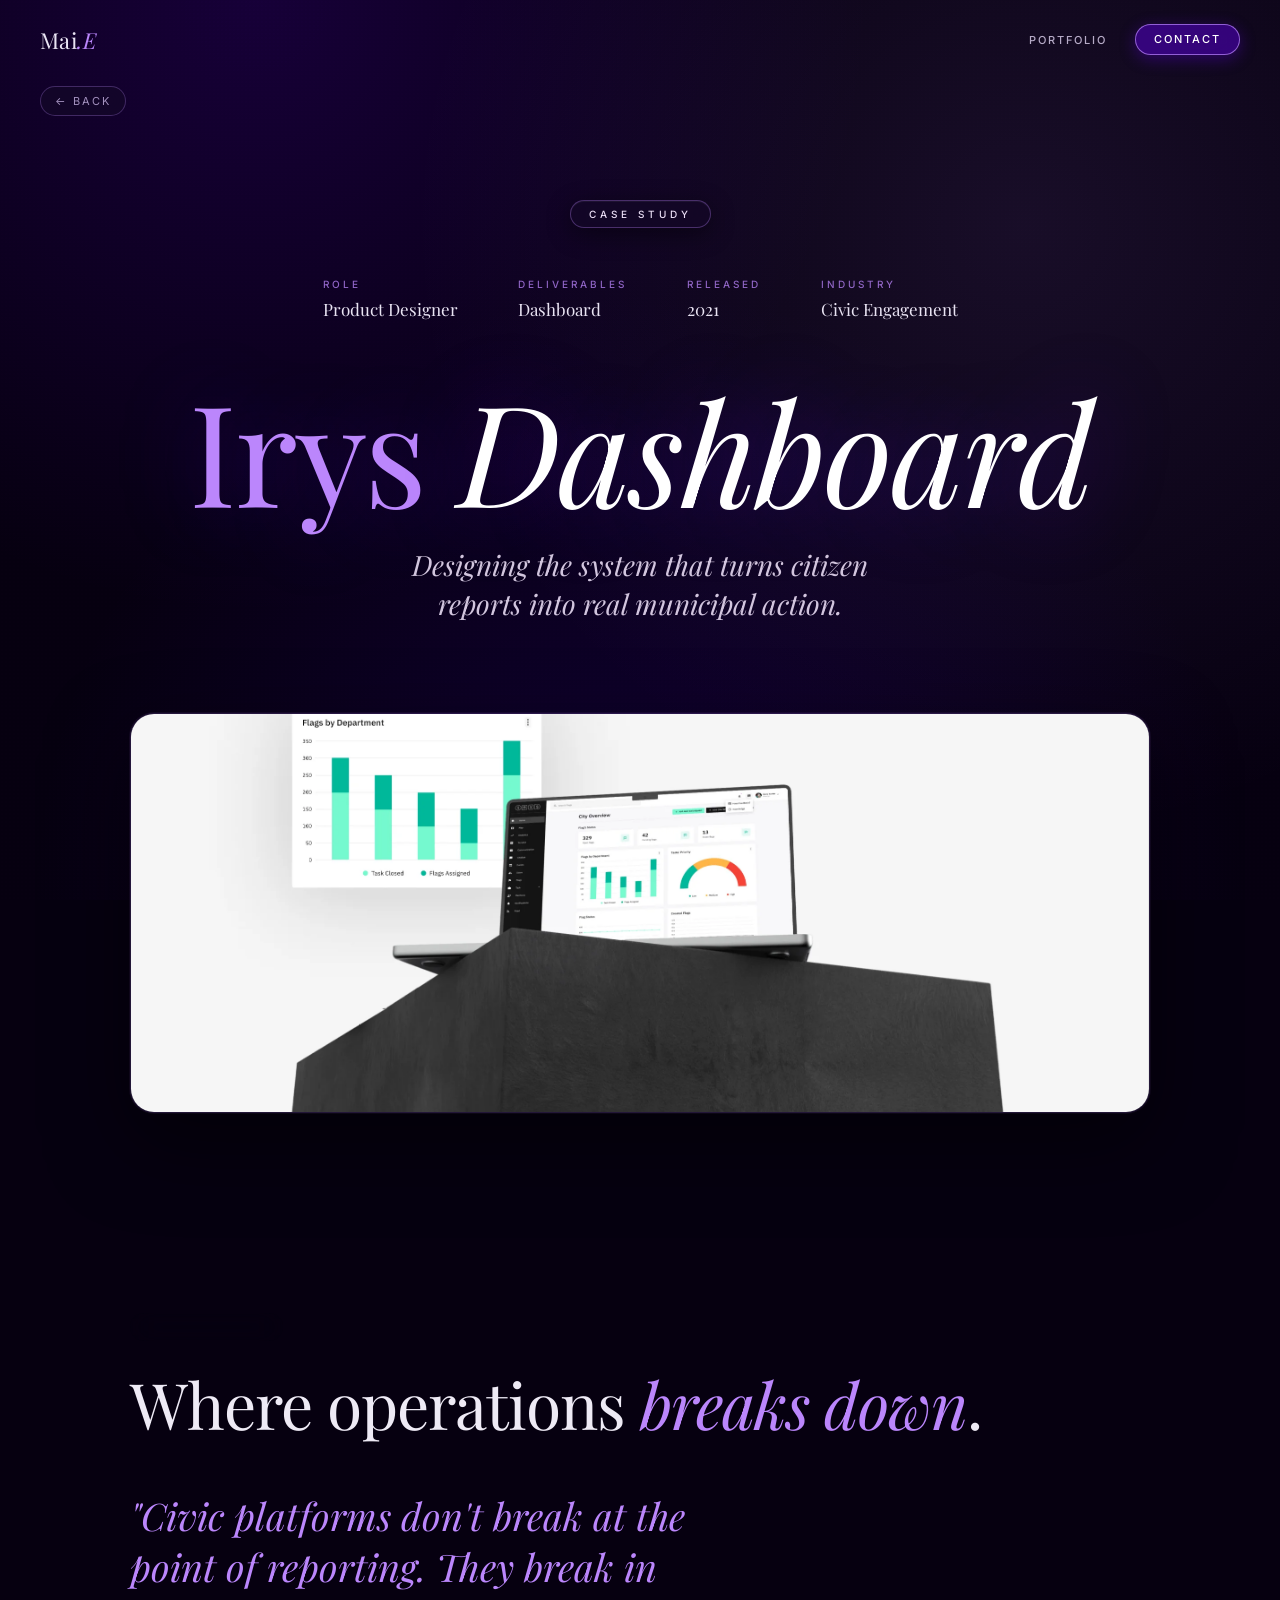
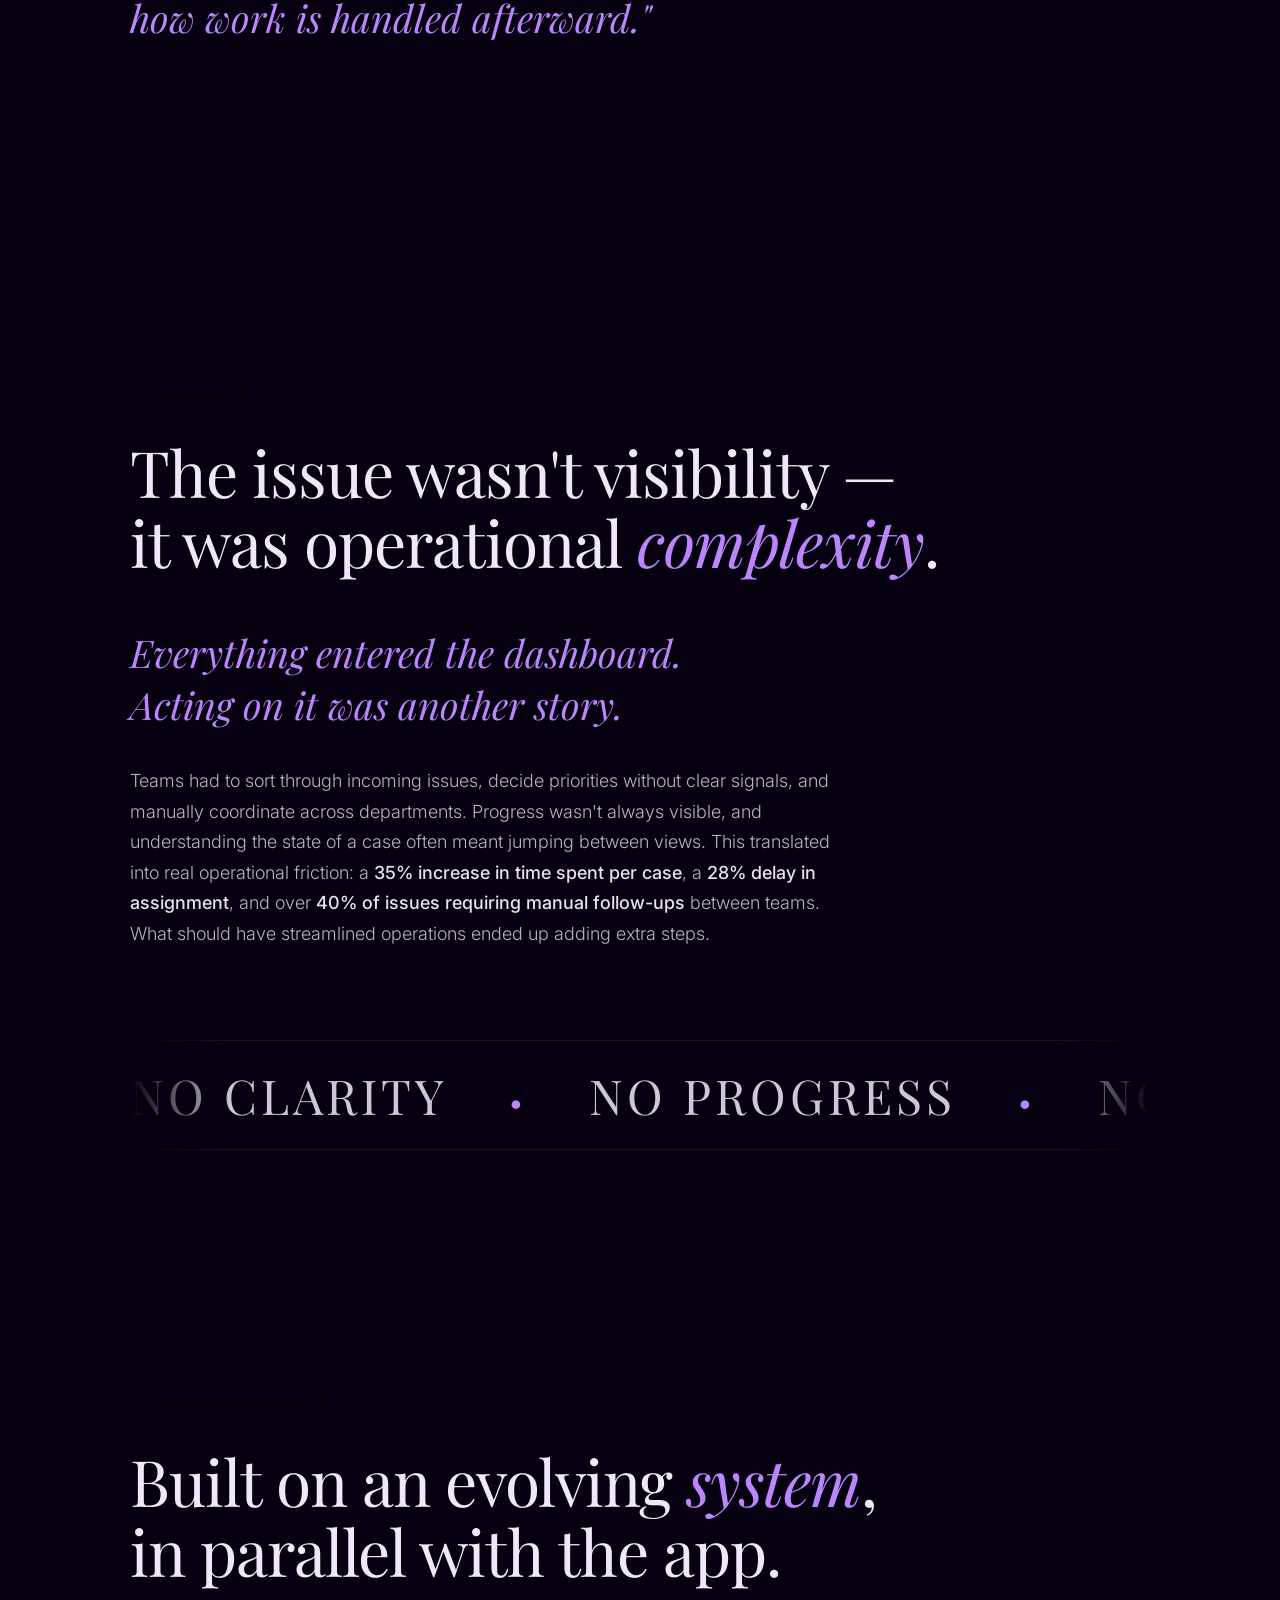
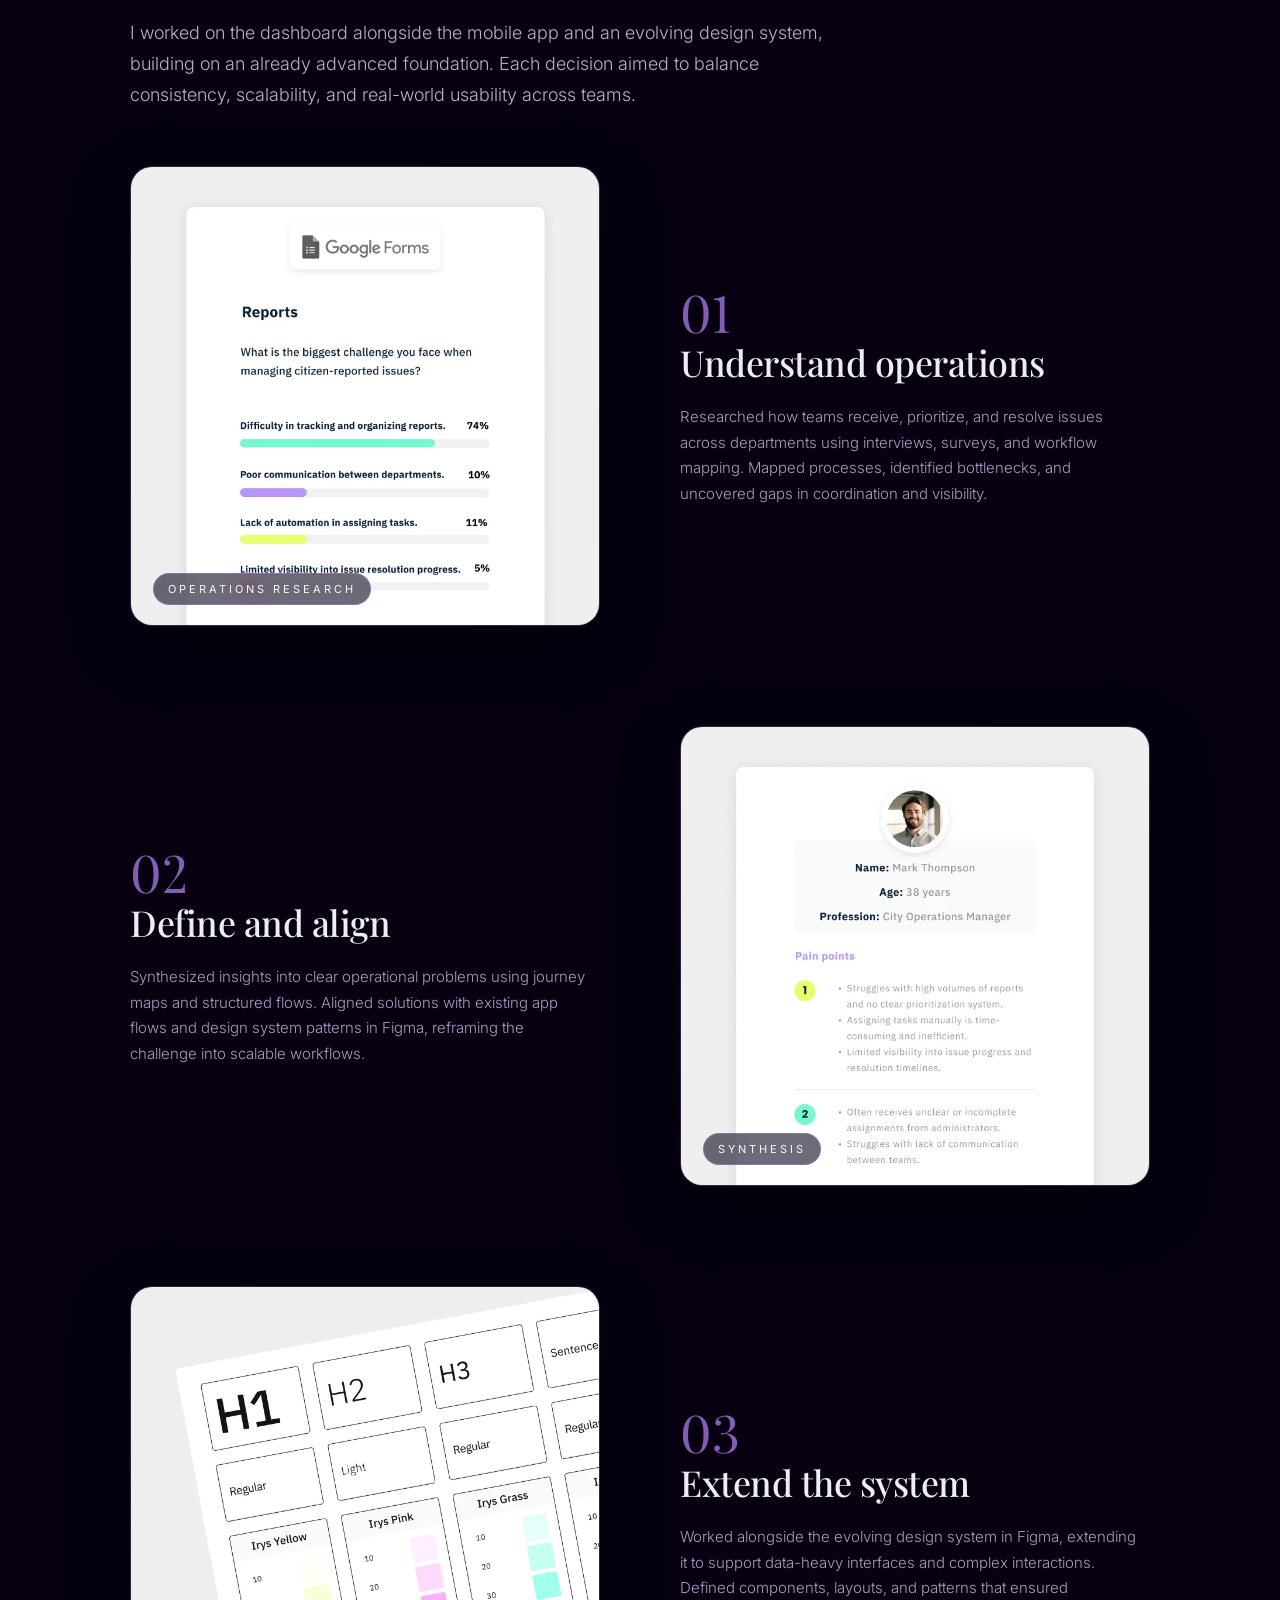
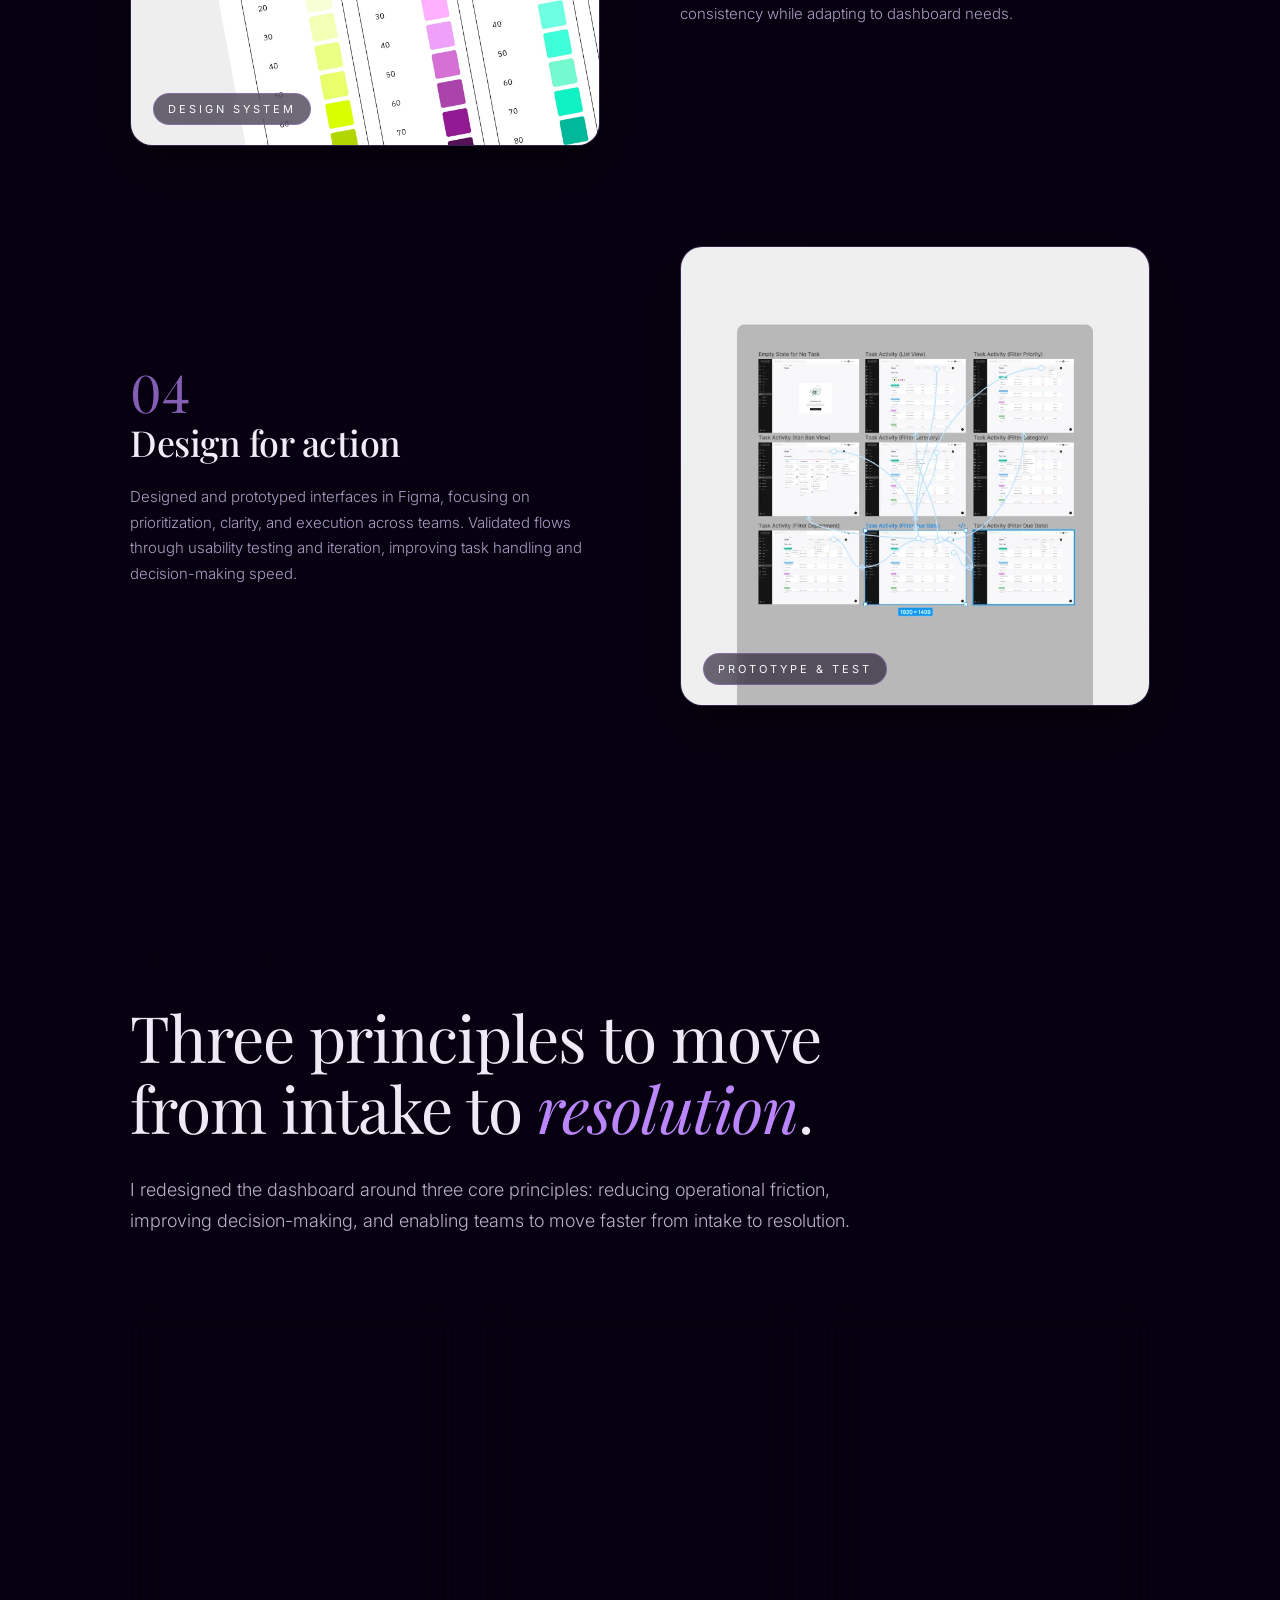
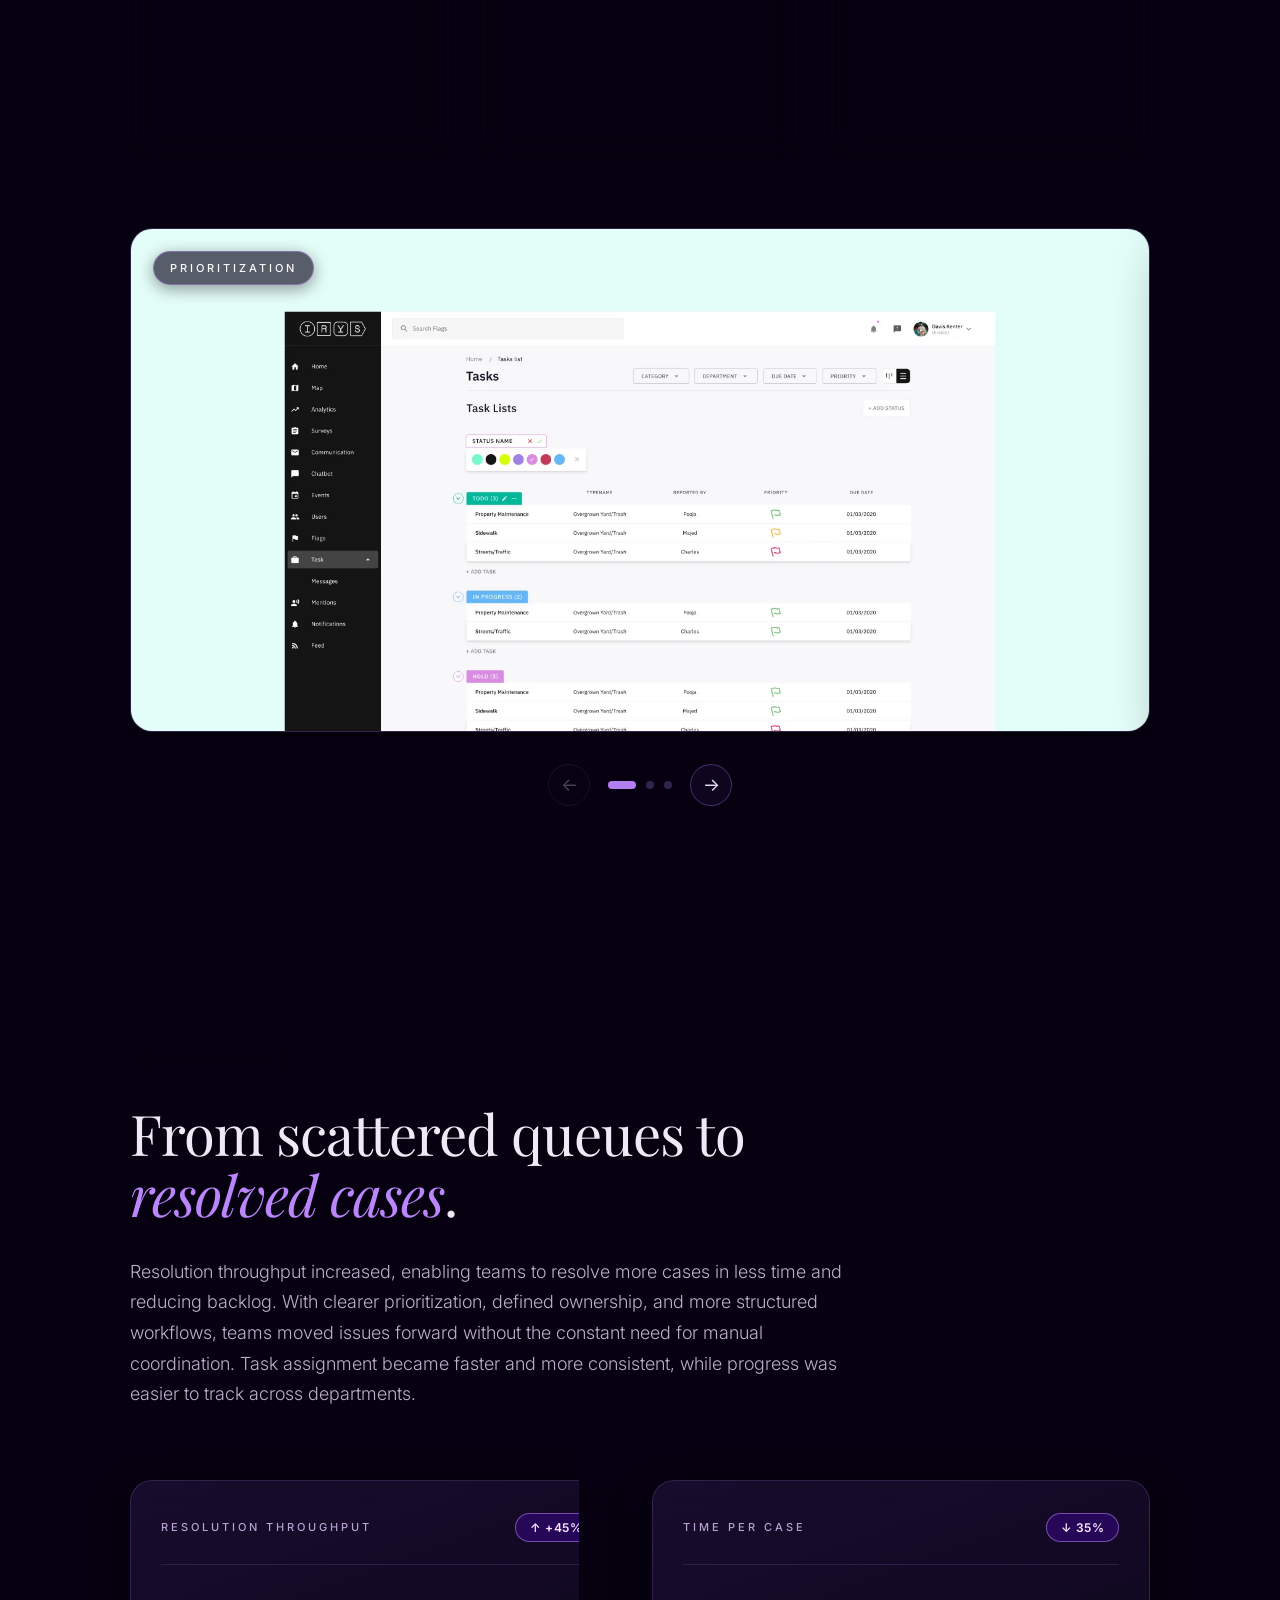
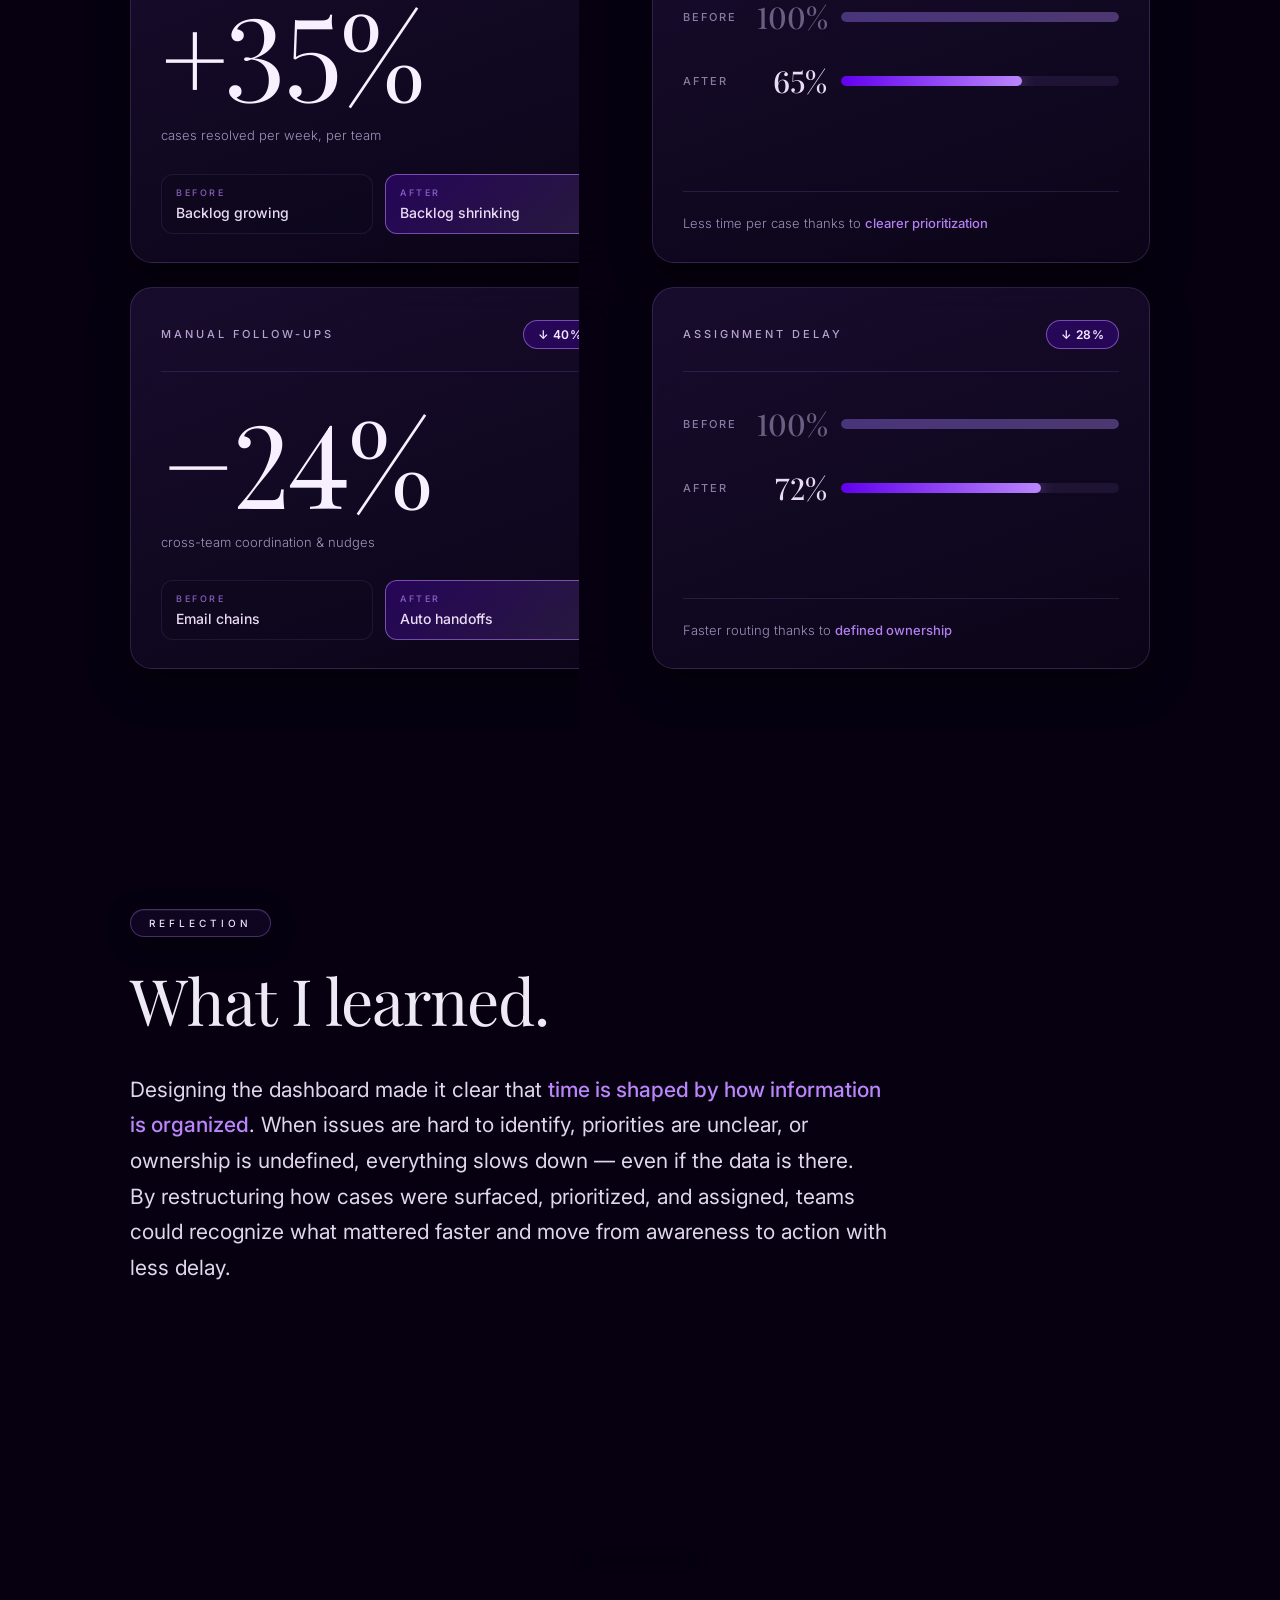
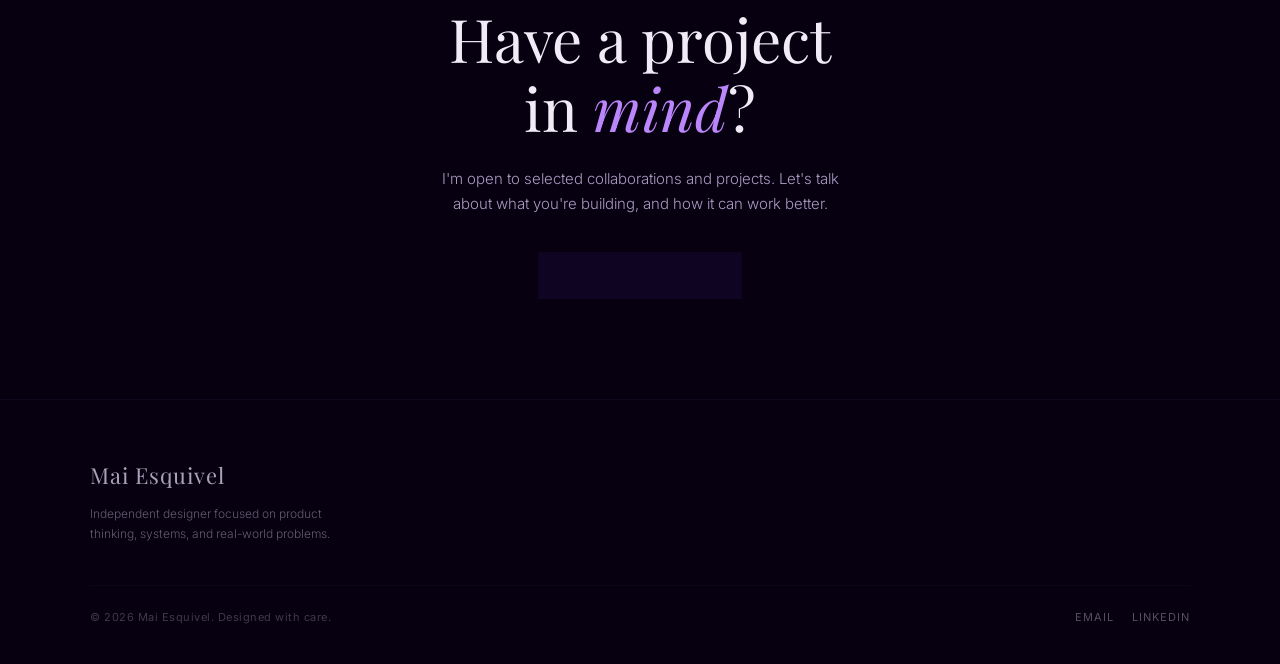
==== commit 897217ab: "Revert: keep case-study CSS inline (faster first paint)" ====
--- a/case-irys-dashboard.html
+++ b/case-irys-dashboard.html
@@ -7,7 +7,1175 @@
 	<meta name="description" content="Designing the system that turns citizen reports into real municipal action — a product design case study by Mai Esquivel." />
 	<link rel="preconnect" href="https://fonts.googleapis.com" />
 	<link rel="preconnect" href="https://fonts.gstatic.com" crossorigin />
-	<link rel="stylesheet" href="/case-study.css" />
+	<style>
+		@import url('https://fonts.googleapis.com/css2?family=Inter:wght@300;400;500;600&family=Playfair+Display:ital,wght@0,400;0,500;0,600;1,400;1,500&display=swap');
+
+		*, *::before, *::after { margin: 0; padding: 0; box-sizing: border-box; }
+
+		/* ── Accessibility: keyboard focus states ── */
+		*:focus { outline: none; }
+		*:focus-visible {
+			outline: 2px solid #BB86FC;
+			outline-offset: 3px;
+			border-radius: 4px;
+		}
+		a:focus-visible,
+		button:focus-visible {
+			outline: 2px solid #BB86FC;
+			outline-offset: 3px;
+			box-shadow: 0 0 0 4px rgba(187, 134, 252, 0.18);
+		}
+		.cta-btn:focus-visible,
+		.back-btn:focus-visible,
+		.carousel-arrow:focus-visible,
+		.carousel-dot:focus-visible {
+			outline: 2px solid #BB86FC;
+			outline-offset: 4px;
+			box-shadow: 0 0 0 6px rgba(187, 134, 252, 0.22);
+		}
+		/* Skip-to-content link */
+		.skip-link {
+			position: absolute;
+			left: -9999px;
+			top: 0;
+			background: #1a0040;
+			color: #f5f0ff;
+			padding: 12px 18px;
+			border-radius: 8px;
+			border: 1px solid rgba(187, 134, 252, 0.5);
+			z-index: 1000;
+			font-size: 14px;
+			text-decoration: none;
+		}
+		.skip-link:focus { left: 16px; top: 16px; }
+
+		html, body {
+			width: 100%;
+			min-height: 100%;
+			background: #060010;
+			overflow-x: hidden;
+			font-family: 'Inter', system-ui, sans-serif;
+			color: #e8e4f5;
+			-webkit-font-smoothing: antialiased;
+			-moz-osx-font-smoothing: grayscale;
+			text-rendering: optimizeLegibility;
+		}
+
+		/* ── Atmospheric violet background (CSS only) ── */
+		body::before {
+			content: '';
+			position: fixed;
+			inset: 0;
+			z-index: 0;
+			background:
+				radial-gradient(circle at 20% 0%, rgba(98, 0, 238, 0.18) 0%, transparent 45%),
+				radial-gradient(circle at 80% 25%, rgba(187, 134, 252, 0.10) 0%, transparent 50%),
+				radial-gradient(circle at 50% 100%, rgba(55, 0, 179, 0.22) 0%, transparent 55%),
+				#060010;
+			pointer-events: none;
+		}
+
+		body::after {
+			content: '';
+			position: fixed;
+			inset: 0;
+			z-index: 0;
+			background-image:
+				radial-gradient(rgba(187, 134, 252, 0.025) 1px, transparent 1px);
+			background-size: 4px 4px;
+			pointer-events: none;
+			mix-blend-mode: overlay;
+		}
+
+		main, header, footer { position: relative; z-index: 1; }
+
+		a { color: inherit; text-decoration: none; }
+
+		/* ── Floating Nav ── */
+		.nav-float {
+			position: fixed;
+			top: 24px;
+			left: 0;
+			right: 0;
+			display: flex;
+			justify-content: space-between;
+			align-items: center;
+			padding: 0 40px;
+			z-index: 50;
+			pointer-events: none;
+		}
+
+		.nav-logo {
+			font-family: 'Playfair Display', serif;
+			font-size: 22px;
+			color: rgba(245, 240, 255, 0.95);
+			letter-spacing: 0.4px;
+			pointer-events: auto;
+			line-height: 1;
+		}
+
+		.nav-logo-accent {
+			color: rgba(187, 134, 252, 1);
+			font-style: italic;
+		}
+
+		.nav-links {
+			display: flex;
+			align-items: center;
+			gap: 28px;
+			pointer-events: auto;
+		}
+
+		.nav-links a {
+			font-size: 11px;
+			letter-spacing: 2px;
+			text-transform: uppercase;
+			color: rgba(238, 226, 255, 0.75);
+			transition: color 0.3s;
+			font-weight: 500;
+		}
+
+		.nav-links a:hover { color: rgba(245, 232, 255, 1); }
+
+		/* Contact button */
+		.nav-links a.nav-contact-btn {
+			padding: 9px 18px;
+			background: rgba(98, 0, 238, 0.45);
+			border: 1px solid rgba(187, 134, 252, 0.7);
+			border-radius: 999px;
+			color: rgba(255, 255, 255, 1) !important;
+			-webkit-backdrop-filter: blur(12px);
+			backdrop-filter: blur(12px);
+			box-shadow: 0 4px 16px rgba(98, 0, 238, 0.35);
+			transition: all 0.3s ease;
+			line-height: 1;
+		}
+		.nav-links a.nav-contact-btn:hover {
+			background: rgba(98, 0, 238, 0.7);
+			border-color: rgba(187, 134, 252, 0.95);
+			transform: translateY(-1px);
+		}
+
+		.nav-back {
+			position: fixed;
+			top: 86px;
+			left: 40px;
+			z-index: 50;
+			font-size: 11px;
+			letter-spacing: 2px;
+			text-transform: uppercase;
+			color: rgba(225, 205, 255, 0.7);
+			padding: 7px 14px;
+			background: rgba(20, 8, 40, 0.65);
+			border: 1px solid rgba(187, 134, 252, 0.28);
+			border-radius: 999px;
+			-webkit-backdrop-filter: blur(12px);
+			backdrop-filter: blur(12px);
+			transition: all 0.3s;
+			display: inline-flex;
+			align-items: center;
+			gap: 7px;
+		}
+
+		.nav-back:hover {
+			color: rgba(245, 232, 255, 1);
+			border-color: rgba(187, 134, 252, 0.55);
+			transform: translateX(-3px);
+		}
+
+		.nav-hamburger {
+			display: none;
+			pointer-events: auto;
+			width: 36px;
+			height: 36px;
+			background: rgba(20, 10, 35, 0.4);
+			backdrop-filter: blur(12px);
+			border: 1px solid rgba(120, 90, 200, 0.15);
+			border-radius: 8px;
+			cursor: pointer;
+			position: relative;
+			flex-shrink: 0;
+		}
+		.nav-hamburger span {
+			position: absolute;
+			left: 50%;
+			transform: translateX(-50%);
+			width: 16px;
+			height: 1.5px;
+			background: rgba(245, 235, 255, 0.7);
+			border-radius: 1px;
+		}
+		.nav-hamburger span:nth-child(1) { top: 12px; }
+		.nav-hamburger span:nth-child(2) { top: 17px; }
+		.nav-hamburger span:nth-child(3) { top: 22px; }
+
+		@media (max-width: 768px) {
+			.nav-links { display: none; }
+			.nav-hamburger { display: block; }
+			.nav-float { padding: 0 24px; }
+			.nav-back { left: 24px; top: 80px; }
+		}
+
+		/* ── Layout ── */
+		.case-wrap {
+			max-width: 1100px;
+			margin: 0 auto;
+			padding: 0 40px;
+		}
+
+		@media (max-width: 600px) {
+			.case-wrap { padding: 0 20px; }
+		}
+
+		.section {
+			padding: 120px 0;
+			position: relative;
+		}
+
+		@media (max-width: 768px) {
+			.section { padding: 80px 0; }
+		}
+
+		/* ── Section eyebrow pills ── */
+		.eyebrow {
+			display: inline-block;
+			padding: 8px 18px;
+			background: rgba(20, 8, 40, 0.72);
+			-webkit-backdrop-filter: blur(14px);
+			backdrop-filter: blur(14px);
+			border: 1px solid rgba(187, 134, 252, 0.32);
+			border-radius: 999px;
+			color: rgba(245, 232, 255, 0.96);
+			font-size: 10px;
+			letter-spacing: 4px;
+			text-transform: uppercase;
+			font-weight: 500;
+			line-height: 1;
+			box-shadow: 0 6px 24px rgba(0, 0, 0, 0.45), inset 0 1px 0 rgba(255, 255, 255, 0.05);
+		}
+
+		/* ── Hero ── */
+		.hero {
+			padding-top: 200px;
+			padding-bottom: 80px;
+			text-align: center;
+		}
+
+		.hero-meta {
+			display: flex;
+			justify-content: center;
+			flex-wrap: wrap;
+			gap: 36px 60px;
+			margin: 50px 0 60px;
+			opacity: 0;
+			transform: translateY(20px);
+		}
+
+		.hero-meta-item {
+			display: flex;
+			flex-direction: column;
+			gap: 8px;
+			text-align: left;
+		}
+
+		.hero-meta-item .label {
+			font-size: 10px;
+			letter-spacing: 3px;
+			text-transform: uppercase;
+			color: rgba(187, 134, 252, 0.75);
+			font-weight: 500;
+		}
+
+		.hero-meta-item .value {
+			font-family: 'Playfair Display', serif;
+			font-size: 17px;
+			color: rgba(245, 240, 255, 0.95);
+			font-weight: 400;
+		}
+
+		.hero h1 {
+			font-family: 'Playfair Display', serif;
+			font-size: clamp(64px, 11vw, 160px);
+			font-weight: 400;
+			line-height: 1;
+			letter-spacing: -2px;
+			color: #BB86FC;
+			margin: 30px 0 24px;
+			opacity: 0;
+			transform: translateY(40px);
+			text-shadow: 0 0 80px rgba(98, 0, 238, 0.35);
+		}
+
+		.hero h1 em {
+			font-style: italic;
+			color: #FFFFFF;
+		}
+
+		.hero-tagline {
+			font-family: 'Playfair Display', serif;
+			font-size: clamp(20px, 2.5vw, 28px);
+			font-weight: 400;
+			font-style: italic;
+			line-height: 1.4;
+			max-width: 720px;
+			margin: 0 auto;
+			color: rgba(245, 232, 255, 0.85);
+			opacity: 0;
+			transform: translateY(30px);
+			text-wrap: balance;
+		}
+
+		.hero-image-wrap {
+			margin: 90px auto 0;
+			max-width: 1100px;
+			height: 400px;
+			opacity: 0;
+			transform: translateY(40px);
+			border-radius: 24px;
+			overflow: hidden;
+			border: 1px solid rgba(170, 130, 235, 0.18);
+			box-shadow: 0 30px 80px rgba(0, 0, 0, 0.5), 0 0 0 1px rgba(187, 134, 252, 0.08);
+			position: relative;
+		}
+
+		.hero-image-wrap img {
+			width: 100%;
+			height: 130%;
+			object-fit: cover;
+			object-position: center;
+			display: block;
+			position: absolute;
+			top: -15%;
+			left: 0;
+			will-change: transform;
+		}
+
+		@media (max-width: 768px) {
+			.hero-image-wrap { height: 280px; margin-top: 60px; border-radius: 18px; }
+		}
+
+		/* ── Story section (problem) ── */
+		.story h2 {
+			font-family: 'Playfair Display', serif;
+			font-size: clamp(36px, 5.5vw, 64px);
+			font-weight: 400;
+			line-height: 1.1;
+			letter-spacing: -1px;
+			max-width: 880px;
+			margin: 28px 0 0;
+			color: rgba(248, 244, 255, 0.96);
+			opacity: 0;
+			transform: translateY(30px);
+			text-wrap: balance;
+		}
+
+		.story h2 em {
+			font-style: italic;
+			color: #BB86FC;
+		}
+
+		.story-pull {
+			font-family: 'Playfair Display', serif;
+			font-size: clamp(24px, 3.2vw, 38px);
+			font-weight: 400;
+			font-style: italic;
+			line-height: 1.35;
+			max-width: 820px;
+			color: #BB86FC;
+			margin: 50px 0 36px;
+			opacity: 0;
+			transform: translateY(30px);
+			text-wrap: balance;
+		}
+
+		.story-body {
+			font-family: 'Inter', sans-serif;
+			font-size: clamp(15px, 1.45vw, 18px);
+			line-height: 1.7;
+			max-width: 720px;
+			color: rgba(238, 226, 255, 0.78);
+			font-weight: 300;
+			opacity: 0;
+			transform: translateY(30px);
+			margin-top: 32px;
+		}
+
+		.story-body strong {
+			color: rgba(245, 232, 255, 0.96);
+			font-weight: 500;
+		}
+
+		/* ── Marquee NO FEEDBACK · NO TRUST · NO RETURN ── */
+		.marquee {
+			margin: 90px 0 0;
+			overflow: hidden;
+			padding: 22px 0;
+			border-top: 1px solid rgba(170, 130, 235, 0.14);
+			border-bottom: 1px solid rgba(170, 130, 235, 0.14);
+			-webkit-mask-image: linear-gradient(to right, transparent, black 10%, black 90%, transparent);
+			mask-image: linear-gradient(to right, transparent, black 10%, black 90%, transparent);
+		}
+
+		.marquee-track {
+			display: flex;
+			gap: 60px;
+			width: max-content;
+			animation: marqueeScroll 28s linear infinite;
+		}
+
+		.marquee-item {
+			font-family: 'Playfair Display', serif;
+			font-size: clamp(28px, 4vw, 48px);
+			font-weight: 400;
+			letter-spacing: 4px;
+			text-transform: uppercase;
+			color: rgba(245, 232, 255, 0.85);
+			white-space: nowrap;
+			display: flex;
+			align-items: center;
+			gap: 60px;
+		}
+
+		.marquee-item::after {
+			content: '·';
+			color: rgba(187, 134, 252, 1);
+			font-size: 1.4em;
+			line-height: 0;
+		}
+
+		@keyframes marqueeScroll {
+			0% { transform: translateX(0); }
+			100% { transform: translateX(-50%); }
+		}
+
+		/* ── Solution: 3 principle cards ── */
+		.solution-intro {
+			margin-bottom: 60px;
+		}
+
+		.principle-grid {
+			display: grid;
+			grid-template-columns: repeat(3, 1fr);
+			gap: 24px;
+		}
+
+		@media (max-width: 900px) {
+			.principle-grid { grid-template-columns: 1fr; max-width: 460px; margin: 0 auto; }
+		}
+
+		.principle-card {
+			padding: 36px 30px;
+			border-radius: 20px;
+			background: linear-gradient(160deg, rgba(25, 12, 45, 0.8), rgba(15, 8, 30, 0.55));
+			border: 1px solid rgba(170, 130, 235, 0.18);
+			backdrop-filter: blur(18px);
+			display: flex;
+			flex-direction: column;
+			gap: 20px;
+			opacity: 0;
+			transform: translateY(40px);
+			transition: border-color 0.5s ease, transform 0.5s ease;
+		}
+
+		/* ── Solution carousel ── */
+		.solution-carousel {
+			margin-top: 56px;
+			opacity: 0;
+			transform: translateY(30px);
+		}
+
+		.solution-carousel-track {
+			display: flex;
+			gap: 24px;
+			overflow-x: auto;
+			scroll-snap-type: x mandatory;
+			scroll-behavior: smooth;
+			scrollbar-width: none;
+			padding: 0 0 4px;
+			-webkit-overflow-scrolling: touch;
+		}
+
+		.solution-carousel-track::-webkit-scrollbar { display: none; }
+
+		.solution-slide {
+			flex: 0 0 100%;
+			scroll-snap-align: center;
+			position: relative;
+			height: clamp(320px, 56vh, 560px);
+			border-radius: 22px;
+			overflow: hidden;
+			border: 1px solid rgba(170, 130, 235, 0.2);
+			background: linear-gradient(160deg, rgba(28, 14, 50, 0.9), rgba(15, 8, 30, 0.7));
+			box-shadow: 0 20px 60px rgba(0, 0, 0, 0.45);
+		}
+
+		.solution-slide img {
+			width: 100%;
+			height: 100%;
+			object-fit: cover;
+			object-position: center;
+			display: block;
+		}
+
+		.solution-slide-pill {
+			position: absolute;
+			top: 22px;
+			left: 22px;
+			z-index: 2;
+			font-family: 'Inter', sans-serif;
+			font-size: 11px;
+			letter-spacing: 3px;
+			text-transform: uppercase;
+			color: rgba(255, 255, 255, 0.96);
+			padding: 9px 16px;
+			background: rgba(15, 8, 30, 0.65);
+			-webkit-backdrop-filter: blur(12px);
+			backdrop-filter: blur(12px);
+			border-radius: 999px;
+			border: 1px solid rgba(187, 134, 252, 0.45);
+			font-weight: 500;
+			box-shadow: 0 4px 16px rgba(0, 0, 0, 0.4);
+		}
+
+		.solution-carousel-controls {
+			margin-top: 28px;
+			display: flex;
+			justify-content: center;
+			align-items: center;
+			gap: 18px;
+		}
+
+		.solution-carousel-arrow {
+			width: 42px;
+			height: 42px;
+			border-radius: 50%;
+			background: rgba(20, 8, 40, 0.65);
+			border: 1px solid rgba(187, 134, 252, 0.32);
+			color: rgba(245, 232, 255, 0.95);
+			cursor: pointer;
+			transition: all 0.3s ease;
+			display: flex;
+			align-items: center;
+			justify-content: center;
+			font-size: 18px;
+			font-family: 'Inter', sans-serif;
+			padding: 0;
+			-webkit-backdrop-filter: blur(12px);
+			backdrop-filter: blur(12px);
+		}
+
+		.solution-carousel-arrow:hover:not(:disabled) {
+			background: rgba(98, 0, 238, 0.45);
+			border-color: rgba(187, 134, 252, 0.7);
+		}
+
+		.solution-carousel-arrow:disabled {
+			opacity: 0.3;
+			cursor: not-allowed;
+		}
+
+		.solution-carousel-dots {
+			display: flex;
+			gap: 10px;
+			align-items: center;
+		}
+
+		.solution-carousel-dot {
+			width: 8px;
+			height: 8px;
+			border-radius: 50%;
+			background: rgba(187, 134, 252, 0.25);
+			transition: all 0.4s ease;
+			cursor: pointer;
+			border: none;
+			padding: 0;
+		}
+
+		.solution-carousel-dot.active {
+			background: rgba(187, 134, 252, 0.95);
+			width: 28px;
+			border-radius: 4px;
+		}
+
+		.solution-carousel-dot:hover:not(.active) {
+			background: rgba(187, 134, 252, 0.5);
+		}
+
+		.principle-card:hover {
+			border-color: rgba(187, 134, 252, 0.5);
+			transform: translateY(-4px) !important;
+		}
+
+		.principle-card h3 {
+			font-family: 'Playfair Display', serif;
+			font-size: 28px;
+			font-weight: 500;
+			color: rgba(248, 244, 255, 0.97);
+			letter-spacing: -0.5px;
+		}
+
+		.principle-list {
+			list-style: none;
+			display: flex;
+			flex-direction: column;
+			gap: 9px;
+			padding: 0;
+			margin: 0;
+			flex: 1;
+		}
+
+		.principle-list li {
+			font-size: 13.5px;
+			line-height: 1.55;
+			color: rgba(216, 200, 245, 0.7);
+			font-weight: 300;
+			padding-left: 18px;
+			position: relative;
+		}
+
+		.principle-list li::before {
+			content: '';
+			position: absolute;
+			left: 0;
+			top: 9px;
+			width: 5px;
+			height: 5px;
+			border-radius: 50%;
+			background: rgba(187, 134, 252, 0.55);
+		}
+
+		.principle-metric {
+			padding-top: 22px;
+			border-top: 1px solid rgba(170, 130, 235, 0.18);
+			display: flex;
+			flex-direction: column;
+			gap: 6px;
+		}
+
+		.principle-metric .metric-num {
+			font-family: 'Playfair Display', serif;
+			font-size: clamp(40px, 4vw, 52px);
+			font-weight: 500;
+			color: #BB86FC;
+			line-height: 1;
+			letter-spacing: -1.5px;
+			font-variant-numeric: lining-nums tabular-nums;
+			font-feature-settings: "lnum", "tnum";
+		}
+
+		.principle-metric .metric-label {
+			font-family: 'Inter', sans-serif;
+			font-size: 11px;
+			letter-spacing: 2.5px;
+			text-transform: uppercase;
+			color: rgba(216, 200, 245, 0.7);
+			font-weight: 500;
+		}
+
+		/* ── Process workflow (paired rows: image + text alternating) ── */
+		.process-flow {
+			margin-top: 56px;
+			display: flex;
+			flex-direction: column;
+			gap: 100px;
+		}
+
+		.process-row {
+			display: grid;
+			grid-template-columns: 1fr 1fr;
+			gap: 80px;
+			align-items: center;
+		}
+
+		.process-row.reverse .process-row-image {
+			grid-column: 2;
+			grid-row: 1;
+		}
+		.process-row.reverse .process-row-text {
+			grid-column: 1;
+			grid-row: 1;
+		}
+
+		.process-row-image {
+			position: relative;
+			height: 460px;
+			border-radius: 22px;
+			overflow: hidden;
+			border: 1px solid rgba(170, 130, 235, 0.2);
+			background: linear-gradient(160deg, rgba(28, 14, 50, 0.9), rgba(15, 8, 30, 0.7));
+			box-shadow: 0 20px 60px rgba(0, 0, 0, 0.45);
+			opacity: 0;
+			transform: translateY(40px);
+		}
+
+		.process-row-image img {
+			width: 100%;
+			height: 100%;
+			object-fit: cover;
+			object-position: center;
+			display: block;
+			transition: transform 1.4s cubic-bezier(0.16, 1, 0.3, 1);
+		}
+
+		.process-row-image:hover img {
+			transform: scale(1.03);
+		}
+
+		.process-image-label {
+			position: absolute;
+			bottom: 20px;
+			left: 22px;
+			z-index: 2;
+			font-family: 'Inter', sans-serif;
+			font-size: 11px;
+			letter-spacing: 3px;
+			text-transform: uppercase;
+			color: rgba(255, 255, 255, 0.96);
+			padding: 8px 14px;
+			background: rgba(15, 8, 30, 0.6);
+			-webkit-backdrop-filter: blur(10px);
+			backdrop-filter: blur(10px);
+			border-radius: 999px;
+			border: 1px solid rgba(187, 134, 252, 0.35);
+			pointer-events: none;
+		}
+
+		.process-row-text {
+			opacity: 0;
+			transform: translateY(20px);
+		}
+
+		.process-row-text .num {
+			font-family: 'Playfair Display', serif;
+			font-size: 52px;
+			font-weight: 400;
+			color: rgba(187, 134, 252, 0.7);
+			line-height: 1;
+			margin-bottom: 18px;
+			font-variant-numeric: lining-nums tabular-nums;
+			font-feature-settings: "lnum", "tnum";
+		}
+
+		.process-row-text h3 {
+			font-family: 'Playfair Display', serif;
+			font-size: clamp(26px, 2.8vw, 36px);
+			font-weight: 500;
+			color: rgba(248, 244, 255, 0.97);
+			margin-bottom: 18px;
+			letter-spacing: -0.5px;
+		}
+
+		.process-row-text p {
+			font-family: 'Inter', sans-serif;
+			font-size: 15px;
+			line-height: 1.7;
+			color: rgba(216, 200, 245, 0.78);
+			font-weight: 300;
+			max-width: 460px;
+		}
+
+		@media (max-width: 900px) {
+			.process-flow { gap: 70px; }
+			.process-row,
+			.process-row.reverse {
+				grid-template-columns: 1fr;
+				gap: 28px;
+			}
+			.process-row.reverse .process-row-image,
+			.process-row.reverse .process-row-text {
+				grid-column: 1;
+				grid-row: auto;
+			}
+			.process-row-image { height: 280px; }
+		}
+
+		/* ── Outcomes / Stats ── */
+		.outcomes h2 {
+			font-family: 'Playfair Display', serif;
+			font-size: clamp(36px, 5vw, 56px);
+			font-weight: 400;
+			line-height: 1.1;
+			letter-spacing: -1px;
+			max-width: 800px;
+			margin: 28px 0 24px;
+			color: rgba(248, 244, 255, 0.96);
+			opacity: 0;
+			transform: translateY(30px);
+		}
+
+		.outcomes h2 em {
+			font-style: italic;
+			color: #BB86FC;
+		}
+
+		/* ── Outcomes data-viz cards ── */
+		.outcomes-grid {
+			margin: 70px 0 0;
+			display: grid;
+			grid-template-columns: 1fr 1fr;
+			gap: 24px;
+		}
+
+		@media (max-width: 800px) {
+			.outcomes-grid { grid-template-columns: 1fr; }
+		}
+
+		.outcome-card {
+			padding: 32px 30px 28px;
+			border-radius: 22px;
+			background: linear-gradient(160deg, rgba(28, 14, 50, 0.85), rgba(15, 8, 30, 0.6));
+			border: 1px solid rgba(170, 130, 235, 0.2);
+			-webkit-backdrop-filter: blur(18px);
+			backdrop-filter: blur(18px);
+			box-shadow: 0 16px 40px rgba(0, 0, 0, 0.4);
+			opacity: 0;
+			transform: translateY(40px);
+			display: flex;
+			flex-direction: column;
+			min-height: 320px;
+			transition: border-color 0.5s ease;
+		}
+
+		.outcome-card:hover {
+			border-color: rgba(187, 134, 252, 0.45);
+		}
+
+		.outcome-header {
+			display: flex;
+			justify-content: space-between;
+			align-items: center;
+			padding-bottom: 22px;
+			border-bottom: 1px solid rgba(170, 130, 235, 0.16);
+			gap: 16px;
+		}
+
+		.outcome-title {
+			font-family: 'Inter', sans-serif;
+			font-size: 11px;
+			letter-spacing: 3px;
+			text-transform: uppercase;
+			color: rgba(225, 205, 255, 0.78);
+			font-weight: 500;
+		}
+
+		.outcome-pill {
+			padding: 6px 14px;
+			background: rgba(98, 0, 238, 0.25);
+			border: 1px solid rgba(187, 134, 252, 0.55);
+			border-radius: 999px;
+			font-size: 12px;
+			font-weight: 600;
+			color: rgba(245, 232, 255, 1);
+			letter-spacing: 0.5px;
+			white-space: nowrap;
+		}
+
+		/* Hero-metric variant */
+		.outcome-card.hero-metric .outcome-big-number {
+			font-family: 'Playfair Display', serif;
+			font-size: clamp(72px, 9vw, 120px);
+			font-weight: 400;
+			line-height: 1;
+			color: rgba(248, 240, 255, 1);
+			margin: 32px 0 14px;
+			letter-spacing: -2px;
+			font-variant-numeric: lining-nums tabular-nums;
+			font-feature-settings: "lnum", "tnum";
+		}
+
+		.outcome-big-sub {
+			font-family: 'Inter', sans-serif;
+			font-size: 13px;
+			color: rgba(216, 200, 245, 0.72);
+			margin-bottom: 28px;
+			line-height: 1.5;
+			font-weight: 300;
+		}
+
+		.outcome-before-after {
+			display: grid;
+			grid-template-columns: 1fr 1fr;
+			gap: 12px;
+			margin-top: auto;
+		}
+
+		.outcome-ba-cell {
+			padding: 12px 14px;
+			border-radius: 12px;
+			background: rgba(15, 8, 30, 0.7);
+			border: 1px solid rgba(170, 130, 235, 0.12);
+		}
+
+		.outcome-ba-cell.after {
+			background: linear-gradient(135deg, rgba(98, 0, 238, 0.28), rgba(187, 134, 252, 0.16));
+			border: 1px solid rgba(187, 134, 252, 0.55);
+		}
+
+		.outcome-ba-label {
+			font-size: 9px;
+			letter-spacing: 2.5px;
+			text-transform: uppercase;
+			color: rgba(187, 134, 252, 0.7);
+			margin-bottom: 6px;
+			font-weight: 500;
+		}
+
+		.outcome-ba-value {
+			font-family: 'Inter', sans-serif;
+			font-size: 14px;
+			color: rgba(245, 232, 255, 0.95);
+			font-weight: 500;
+		}
+
+		/* Bar-comparison variant */
+		.outcome-card .outcome-bars {
+			display: flex;
+			flex-direction: column;
+			gap: 24px;
+			margin-top: 32px;
+			flex: 1;
+		}
+
+		.outcome-bar-row {
+			display: grid;
+			grid-template-columns: 60px 70px 1fr;
+			align-items: center;
+			gap: 14px;
+		}
+
+		.outcome-bar-label {
+			font-family: 'Inter', sans-serif;
+			font-size: 11px;
+			letter-spacing: 2px;
+			text-transform: uppercase;
+			color: rgba(216, 200, 245, 0.6);
+			font-weight: 500;
+		}
+
+		.outcome-bar-value {
+			font-family: 'Playfair Display', serif;
+			font-size: 30px;
+			font-weight: 500;
+			color: rgba(245, 232, 255, 0.95);
+			font-variant-numeric: lining-nums tabular-nums;
+			font-feature-settings: "lnum", "tnum";
+			text-align: right;
+		}
+
+		.outcome-bar-row.muted .outcome-bar-value {
+			color: rgba(216, 200, 245, 0.45);
+		}
+
+		.outcome-bar-track {
+			height: 10px;
+			background: rgba(170, 130, 235, 0.1);
+			border-radius: 6px;
+			overflow: hidden;
+			position: relative;
+		}
+
+		.outcome-bar-fill {
+			height: 100%;
+			background: linear-gradient(90deg, #6200EE 0%, #BB86FC 100%);
+			border-radius: 6px;
+			width: 0%;
+			transition: width 1.6s cubic-bezier(0.25, 0.46, 0.45, 0.94);
+			box-shadow: 0 0 16px rgba(187, 134, 252, 0.45);
+		}
+
+		.outcome-bar-fill.muted {
+			background: linear-gradient(90deg, rgba(120, 90, 200, 0.45), rgba(170, 130, 235, 0.32));
+			box-shadow: none;
+		}
+
+		.outcome-caption {
+			margin-top: auto;
+			padding-top: 22px;
+			border-top: 1px solid rgba(170, 130, 235, 0.16);
+			font-size: 13px;
+			color: rgba(216, 200, 245, 0.7);
+			font-weight: 300;
+			line-height: 1.5;
+		}
+
+		.outcome-caption strong {
+			color: rgba(187, 134, 252, 0.95);
+			font-weight: 500;
+		}
+
+		@media (max-width: 480px) {
+			.outcome-bar-row {
+				grid-template-columns: 50px 56px 1fr;
+				gap: 10px;
+			}
+			.outcome-bar-value { font-size: 24px; }
+			.outcome-card { padding: 26px 22px 22px; }
+		}
+
+		/* ── Reflection ── */
+		.reflection-body {
+			font-family: 'Inter', sans-serif;
+			font-size: clamp(17px, 1.7vw, 21px);
+			font-weight: 400;
+			font-style: normal;
+			line-height: 1.7;
+			max-width: 760px;
+			color: rgba(245, 232, 255, 0.92);
+			margin-top: 36px;
+			opacity: 0;
+			transform: translateY(30px);
+			text-wrap: pretty;
+		}
+
+		.reflection-body em {
+			font-style: normal;
+			color: #BB86FC;
+			font-weight: 500;
+		}
+
+		/* ── CTA ── */
+		.cta-section {
+			text-align: center;
+			padding: 140px 0 100px;
+		}
+
+		.cta-section h2 {
+			font-family: 'Playfair Display', serif;
+			font-size: clamp(36px, 5.5vw, 60px);
+			font-weight: 400;
+			line-height: 1.15;
+			color: rgba(248, 244, 255, 0.97);
+			margin: 30px 0 24px;
+			opacity: 0;
+			transform: translateY(30px);
+		}
+
+		.cta-section h2 em {
+			font-style: italic;
+			color: #BB86FC;
+		}
+
+		.cta-sub {
+			font-size: 15px;
+			color: rgba(216, 200, 245, 0.78);
+			max-width: 480px;
+			margin: 0 auto 36px;
+			line-height: 1.7;
+			font-weight: 300;
+			opacity: 0;
+			transform: translateY(20px);
+			text-wrap: balance;
+		}
+
+		.cta-btn {
+			display: inline-flex;
+			align-items: center;
+			gap: 10px;
+			padding: 14px 36px;
+			border: 1px solid rgba(187, 134, 252, 0.4);
+			border-radius: 40px;
+			background: rgba(30, 12, 60, 0.4);
+			color: rgba(245, 232, 255, 1);
+			font-size: 13px;
+			font-weight: 500;
+			letter-spacing: 1.5px;
+			text-transform: uppercase;
+			cursor: pointer;
+			transition: all 0.4s;
+			opacity: 0;
+			transform: translateY(20px);
+			backdrop-filter: blur(10px);
+		}
+
+		.cta-btn:hover {
+			background: rgba(60, 25, 110, 0.5);
+			border-color: rgba(187, 134, 252, 0.7);
+			transform: translateY(-2px) !important;
+		}
+
+		/* ── Site footer ── */
+		.site-footer {
+			position: relative;
+			z-index: 2;
+			border-top: 1px solid rgba(120, 90, 200, 0.08);
+			padding: 60px 40px 40px;
+		}
+
+		.site-footer-inner {
+			max-width: 1100px;
+			margin: 0 auto;
+			display: flex;
+			align-items: flex-start;
+		}
+
+		.sf-brand {
+			display: flex;
+			flex-direction: column;
+			gap: 14px;
+		}
+
+		.sf-brand-name {
+			font-family: 'Playfair Display', serif;
+			font-size: 22px;
+			color: rgba(240, 230, 255, 0.7);
+			letter-spacing: 1px;
+		}
+
+		.sf-brand-desc {
+			font-size: 12px;
+			line-height: 1.7;
+			color: rgba(238, 226, 255, 0.4);
+			font-weight: 300;
+			max-width: 260px;
+		}
+
+		.sf-bottom {
+			max-width: 1100px;
+			margin: 40px auto 0;
+			padding-top: 24px;
+			border-top: 1px solid rgba(120, 90, 200, 0.06);
+			display: flex;
+			justify-content: space-between;
+			align-items: center;
+			flex-wrap: wrap;
+			gap: 12px;
+		}
+
+		.sf-copy {
+			font-size: 11px;
+			color: rgba(238, 226, 255, 0.25);
+			letter-spacing: 0.5px;
+		}
+
+		.sf-socials {
+			display: flex;
+			gap: 18px;
+		}
+
+		.sf-socials a {
+			font-size: 11px;
+			color: rgba(238, 226, 255, 0.35);
+			text-decoration: none;
+			letter-spacing: 1px;
+			text-transform: uppercase;
+			transition: color 0.3s;
+		}
+
+		.sf-socials a:hover { color: rgba(245, 232, 255, 0.95); }
+
+		/* ── Reveal on scroll ── */
+		.revealed {
+			opacity: 1 !important;
+			transform: translateY(0) !important;
+			transition: opacity 0.9s cubic-bezier(0.16, 1, 0.3, 1),
+						transform 0.9s cubic-bezier(0.16, 1, 0.3, 1);
+		}
+		.delay-1 { transition-delay: 0.1s !important; }
+		.delay-2 { transition-delay: 0.25s !important; }
+		.delay-3 { transition-delay: 0.4s !important; }
+		.delay-4 { transition-delay: 0.55s !important; }
+		.delay-5 { transition-delay: 0.7s !important; }
+	</style>
 </head>
 
 <body>
